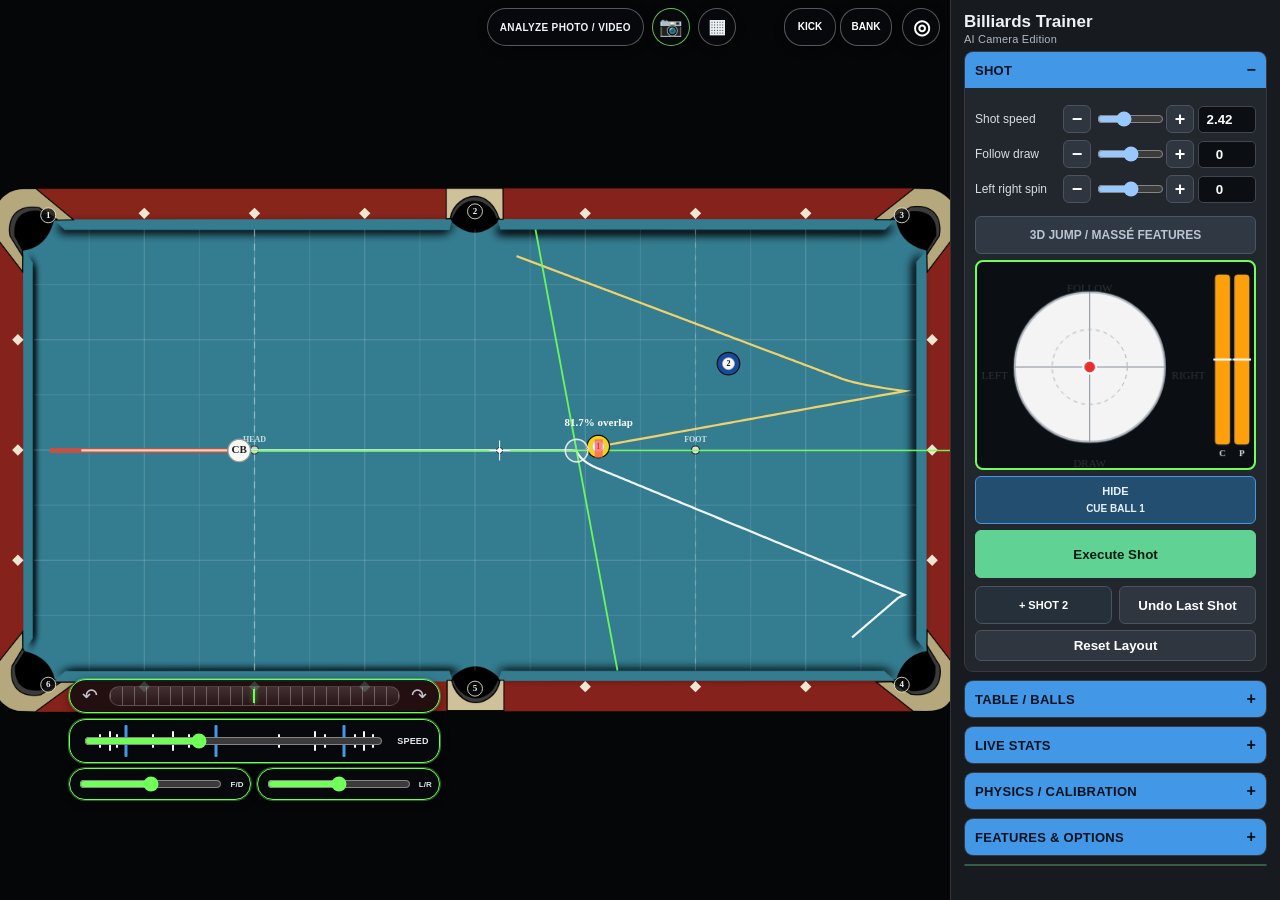
==== index.html @ f2e5223a "Add isolated shot evaluation, ordered events and explicit simulation completion" ====
<!doctype html>
<html lang="en">
<head>
<meta charset="utf-8" />
<meta name="viewport" content="width=device-width, initial-scale=1, viewport-fit=cover" />
<title>Billiards Trainer 4.12 — AI Camera Edition</title>
<link rel="manifest" href="./manifest.webmanifest">
<link rel="icon" type="image/png" sizes="192x192" href="./icons/icon-192.png">
<link rel="apple-touch-icon" sizes="180x180" href="./apple-touch-icon.png">
<meta name="theme-color" content="#090b0e">
<meta name="application-name" content="Billiards Trainer 4.12">
<meta name="mobile-web-app-capable" content="yes">
<meta name="apple-mobile-web-app-capable" content="yes">
<meta name="apple-mobile-web-app-title" content="Billiards Trainer">
<meta name="apple-mobile-web-app-status-bar-style" content="black-translucent">
<style>
  #markerRailControls { position:absolute;z-index:9;display:none;pointer-events:none; }
  .markerRailItem { position:absolute;top:0;transform:translateX(-50%);width:var(--marker-diameter);height:100%;text-align:center;opacity:.12;transition:opacity .15s;pointer-events:auto;white-space:nowrap;touch-action:none;cursor:grab; }
  .markerRailItem:hover,.markerRailItem:focus-within { opacity:.85; }
  .markerRailTitle { position:absolute;bottom:calc(100% + 3px);left:50%;transform:translateX(-50%);color:var(--marker-color);font-size:10px;line-height:11px;font-weight:800;cursor:grab; }
  .markerRailCircle { width:var(--marker-diameter);height:var(--marker-diameter);border:1px solid var(--marker-color);border-radius:50%;overflow:hidden;background:rgba(12,12,12,.25);display:flex;flex-direction:column; }
  .markerRailCircle button { flex:1;width:100%;min-height:0;padding:0;font-size:var(--marker-font);line-height:1;border:0;border-radius:0;background:rgba(12,12,12,.2);font-weight:700; }
  .markerRailCircle button+button { border-top:1px solid var(--marker-color); }
  .markerRailCircle button:hover { background:rgba(12,12,12,.65); }
  @media (hover:none) { .markerRailItem { opacity:.5; } }



  :root { color-scheme: dark; --panel:#171a1f; --panel2:#22262d; --text:#eef2f5; --muted:#aeb8c2; --accent:#e8e8e8; }
  * { box-sizing: border-box; -webkit-user-select:none; user-select:none; -webkit-touch-callout:none; }
  input[type=number] { -webkit-user-select:text; user-select:text; -webkit-touch-callout:default; }
  html,body { margin:0; width:100%; height:100%; overflow:hidden; background:#090b0e; color:var(--text); font-family:Segoe UI,Arial,sans-serif; }
  #app { display:grid; grid-template-columns:minmax(0,1fr) 330px; height:100vh; }
  #stageWrap { position:relative; min-width:0; min-height:0; background:#0b0d10; }
  #scoreBoard {
    /* Center the optional player controls in the top-left table section, between pockets 1 and 2. */
    position:absolute; z-index:8; top:6px; left:26.5%; transform:translateX(-50%);
    display:none; align-items:center; gap:5px; height:32px; padding:3px 7px;
    border:1px solid rgba(255,255,255,.28); border-radius:17px;
    background:rgba(8,10,13,.82); box-shadow:0 2px 10px rgba(0,0,0,.45);
    pointer-events:auto; white-space:nowrap;
  }
  #scoreBoard button { height:24px; padding:2px 7px; font-size:11px; border-radius:12px; }
  #scoreBoard .playerBtn { min-width:67px; }
  #scoreBoard .playerBtn.active { background:#6fff58; color:#071107; border-color:#8dff7b; }
  #scoreBoard .scoreNum { width:22px; text-align:center; font-size:13px; font-weight:800; font-variant-numeric:tabular-nums; }
  #scoreBoard .scoreStep { width:24px; padding:0; font-size:15px; }
  #scoreBoard #nextTurn { background:#404955; min-width:46px; }
  @media (max-width:900px) {
    #scoreBoard { left:27%; transform:translateX(-50%) scale(.94); transform-origin:center top; }
  }
  #pocketTray {
    position:absolute; z-index:7; left:50%; bottom:8px; transform:translateX(-50%);
    min-height:28px; max-width:min(82%,980px); display:flex; align-items:center; justify-content:center;
    gap:5px; padding:2px 8px; border-radius:14px; background:rgba(8,10,13,.56);
    pointer-events:none; opacity:0; transition:opacity .15s;
  }
  #pocketTray.visible { opacity:1; }
  .pocketGroup { display:flex; align-items:center; gap:4px; }
  .pocketDivider { width:1px; height:20px; background:rgba(255,255,255,.35); margin:0 4px; }
  .pocketBall {
    width:24px; height:24px; border-radius:50%; border:1px solid rgba(0,0,0,.75);
    display:flex; align-items:center; justify-content:center; font-size:9px; font-weight:800;
    color:#fff; text-shadow:0 1px 2px #000; box-shadow:0 1px 3px rgba(0,0,0,.5);
  }
  .pocketBall.stripe { color:#111; text-shadow:none; }
  canvas { position:absolute; inset:0; width:100%; height:100%; display:block; touch-action:none; }
  #panel { overflow:auto; background:var(--panel); border-left:1px solid #333; padding:13px; }
  h1 { margin:0 0 6px; font-size:17px; line-height:1.08; font-weight:650; }
  h1 .editionSub { display:block; margin-top:2px; font-size:11px; line-height:1.1; font-weight:500; color:var(--muted); letter-spacing:.02em; }
  .sub { color:var(--muted); font-size:12px; margin-bottom:12px; }
  .section { border:1px solid #343942; background:var(--panel2); border-radius:9px; margin:0 0 8px; overflow:hidden; padding:0; }
  .sectionToggle { width:100%; text-align:left; background:#4297e6; color:#05121d; border:0; border-radius:0; padding:9px 10px; font-size:13px; font-weight:700; letter-spacing:.02em; display:flex; justify-content:space-between; align-items:center; }
  .sectionToggle:hover { background:#4aa8ff; }
  .sectionToggle::after { content:'+'; font-size:16px; font-weight:700; }
  .section.open .sectionToggle::after { content:'−'; }
  .sectionBody { display:none; padding:10px; }
  .section.open .sectionBody { display:block; }
  .advancedToggle { width:100%; margin:4px 0 7px; background:#1b2027; border-color:#46505d; }
  .advancedToggle::after { content:' +'; }
  .advancedToggle.open::after { content:' −'; }
  .advancedBody { display:none; border-top:1px solid #39414b; padding-top:7px; margin-top:4px; }
  .advancedBody.open { display:block; }
  .shotToggleRow {
    display:grid;
    grid-template-columns:1fr 1fr;
    gap:8px;
    margin-bottom:8px;
  }
  .shotToggleRow button[disabled] {
    opacity:.45;
    cursor:not-allowed;
  }
  .shotVisibilityBtn {
    width:100%;
    margin-top:6px;
    min-height:34px;
    font-size:11px;
    font-weight:800;
  }
  .cueVisualToggleBtn {
    width:100%;
    margin-top:6px;
    min-height:34px;
    font-size:11px;
    font-weight:800;
  }
  #tipArea.dual .shotVisibilityBtn { display:block; }
  #hideShot1Btn { display:block; }
  #hideShot2Btn { display:none; }
  #tipArea.dual #hideShot1Btn,
  #tipArea.dual #hideShot2Btn { display:block; }
  .section h2 { margin:0; font-size:13px; letter-spacing:.02em; }
  .row { display:grid; grid-template-columns:1fr 1fr; gap:7px; align-items:center; margin:6px 0; }
  .fineRow { display:grid; grid-template-columns:84px 28px minmax(54px,1fr) 28px 58px; gap:4px; align-items:center; margin:7px 0; }
  .fineRow label { white-space:nowrap; }
  .fineRow label span { display:none; }
  .fineRow button { padding:4px 0; min-width:28px; font-size:18px; line-height:1; }
  .fineRow input[type=range] { min-width:0; }
  .fineRow input[type=number] { width:58px; min-width:58px; padding:5px 3px; text-align:center; font-variant-numeric:tabular-nums; font-weight:700; color:#fff; background:#0b0f14; }
  .ballManage { display:grid; grid-template-columns:1.15fr .9fr .9fr; gap:7px; margin-top:7px; }
  .ballManage select { width:100%; }
  .fineValue { font-variant-numeric:tabular-nums; font-size:12px; color:#fff; }

  .row.one { grid-template-columns:1fr; }
  label { font-size:12px; color:#d7dde3; }
  input[type=number], select { width:100%; background:#0f1216; color:white; border:1px solid #41464f; border-radius:5px; padding:6px; }
  input[type=range] { width:100%; }
  button { background:#303640; color:white; border:1px solid #4b535e; border-radius:6px; padding:7px 8px; cursor:pointer; font-weight:600; }
  button:hover { background:#3a424e; }
  button.primary { background:#e8e8e8; color:#111; border-color:white; }
  button.danger { background:#492c30; }
  .buttons { display:grid; grid-template-columns:1fr 1fr; gap:7px; }
  .value { font-variant-numeric:tabular-nums; text-align:right; color:white; }
  .metric { display:grid; grid-template-columns:1fr auto; gap:10px; font-size:12px; margin:4px 0; }
  .hint { font-size:11px; color:var(--muted); line-height:1.35; }
  .check { display:flex; gap:7px; align-items:center; font-size:12px; margin:5px 0; }
  #toast { position:absolute; left:14px; bottom:14px; z-index:5; padding:8px 11px; background:#111d; border:1px solid #555; border-radius:7px; font-size:12px; opacity:0; transition:.2s; pointer-events:none; }
  body.projector #app { display:block; }
  body.projector #panel { display:none; }
  body.projector #stageWrap { width:100vw; height:100vh; background:#000; }
  body.projector #projectorHelp { display:block; }
  #projectorHelp { display:none; position:absolute; z-index:10; top:12px; left:12px; padding:7px 10px; border:1px solid #666; border-radius:6px; background:#000b; font-size:12px; color:#ddd; pointer-events:none; }
  #calStatus { color:#ffe89a; }
  #tipCanvas, #tipCanvas2 { position:static; inset:auto; width:100%; height:210px; display:block; background:#0b0e12; border:1px solid #3b424c; border-radius:8px; touch-action:none; cursor:crosshair; }
  #shot2Controls { display:none; margin-top:5px; padding-top:6px; border-top:1px solid #3a424c; }
  #shot2Controls.enabled { display:block; }
  .shotMiniTitle { display:none; font-size:11px; font-weight:800; color:#cdd6df; margin:5px 0 3px; letter-spacing:.35px; }
  .dualMode .shotMiniTitle { display:block; }
  #tipArea { position:relative; display:grid; grid-template-columns:1fr; gap:6px; align-items:start; }
  #tipArea.dual { grid-template-columns:1fr 1fr; }
  .tipPane { min-width:0; }
  #tipPane2 { display:none; }
  #tipArea.dual #tipPane2 { display:block; }
  #tipArea.dual #tipCanvas, #tipArea.dual #tipCanvas2 { height:150px; }
  .shotPaneTitle { display:none; text-align:center; font-size:11px; font-weight:800; padding:2px 0 4px; color:#d9e1e8; }
  #tipArea.dual .shotPaneTitle { display:block; }
  #toggleShot2 { position:absolute; z-index:3; top:6px; right:7px; padding:4px 8px; min-width:66px; border-radius:13px; font-size:10px; font-weight:800; background:#26303b; }
  #tipArea.dual #toggleShot2 { background:#44505c; }
  .shotMetricsWrap { display:grid; grid-template-columns:1fr; gap:7px; }
  .shotMetricsWrap.dual { grid-template-columns:1fr 1fr; }
  .shotMetrics { min-width:0; }
  .liveStatsIntro { color:#aab8c7; font-size:11px; margin-bottom:8px; }
  #liveStatsSection .sectionBody { padding:6px; }
  #liveStatsSection .liveStatsIntro { font-size:10px; margin-bottom:4px; }
  #liveStatsSection .shotMetricsWrap { gap:6px; }
  #liveStatsSection .shotMetrics { background:#151e28; border:1px solid #354250; border-radius:7px; padding:5px; box-shadow:0 2px 6px #0003; }
  #liveStatsSection .statsGroupTitle { margin:5px 0 2px; padding:4px 5px; background:#30465d; border-radius:3px; color:#e3f2ff; font-size:12px; font-weight:800; letter-spacing:.02em; }
  #liveStatsSection .metric { padding:3px 5px; margin:0; border:0; border-radius:2px; gap:4px; font-size:10px; background:#192532; }
  #liveStatsSection .metric:nth-child(even) { background:#293b4c; }
  #liveStatsSection .metric span { color:#d0dbe7; line-height:1.2; }
  #liveStatsSection .metric b { font-size:10px; line-height:1.2; overflow-wrap:anywhere; }
  #liveStatsSection #shot2Metrics { border:1px solid #354250; padding:5px; }
  #liveStatsSection .statsShotTitle { font-size:12px; font-weight:800; padding:3px 5px 5px; color:#eef6ff; }
  #liveStatsSection .dual #shot1Metrics { border:2px solid #79c85d; }
  #liveStatsSection .dual #shot2Metrics { border:2px solid #39bfd4; }
  #liveStatsSection .dual #shot1Metrics .statsShotTitle { color:#a9ea94; }
  #liveStatsSection .dual #shot2Metrics .statsShotTitle { color:#8fe6f3; }
  #liveStatsSection.open .shotMetricsWrap { min-height:var(--liveStatsHeight, 560px); }
  #liveStatsSection .shotMetrics { display:flex; flex-direction:column; }
  #liveStatsSection .shotMetricsWrap:not(.dual) #shot2Metrics { display:none; }
  #liveStatsSection .shotMetricsWrap.dual #shot2Metrics { display:flex; }
  #liveStatsSection .shotStatsBody { display:grid; flex:1; grid-template-rows:auto repeat(5,minmax(min-content,1fr)) auto repeat(6,minmax(min-content,1fr)) auto repeat(4,minmax(min-content,1fr)); }
  #liveStatsSection .metric { display:flex; align-items:center; font-size:var(--liveStatsFont,11px); padding:3px 5px; }
  #liveStatsSection .metric b { font-size:var(--liveStatsFont,11px); }
  #liveStatsSection .statsGroupTitle { font-size:var(--liveStatsHeading,13px); padding:4px; margin:2px 0; }
  #liveStatsSection .statsShotTitle { font-size:14px; padding:5px; }
  #liveStatsSection .liveStatsIntro { font-size:11px; }
  #liveStatsSection .shotMetricsWrap:not(.dual) .metric { font-size:14px; padding:4px 8px; }
  #liveStatsSection .shotMetricsWrap:not(.dual) .metric b { font-size:14px; }
  #liveStatsSection .shotMetricsWrap:not(.dual) .statsGroupTitle { font-size:15px; padding:5px 8px; }
  #liveStatsSection .shotMetricsWrap:not(.dual) .statsShotTitle { font-size:16px; }
  @media (max-height:700px) {
    #liveStatsSection .shotMetricsWrap:not(.dual) .metric,
    #liveStatsSection .shotMetricsWrap:not(.dual) .metric b { font-size:12px; }
    #liveStatsSection .shotMetricsWrap:not(.dual) .statsGroupTitle { font-size:13px; }
  }
  #liveStatsSection.open .shotMetricsWrap { height:var(--liveStatsHeight,560px); min-height:650px; }
  #liveStatsSection .shotMetrics { min-height:0; overflow:hidden; box-sizing:border-box; }
  #liveStatsSection .statsShotTitle { flex:0 0 26px; box-sizing:border-box; padding:3px 5px; }
  #liveStatsSection .shotStatsBody { min-height:0; grid-template-rows:28px repeat(5,minmax(34px,1fr)) 28px repeat(6,minmax(34px,1fr)) 28px repeat(4,minmax(34px,1fr)); }
  #liveStatsSection .statsGroupTitle { margin:0; padding:4px 5px; white-space:nowrap; overflow:hidden; font-size:12px; }
  #liveStatsSection .metric { display:grid; grid-template-columns:minmax(0,1fr) minmax(0,1fr); min-width:0; min-height:0; overflow:hidden; align-items:center; }
  #liveStatsSection .metric span, #liveStatsSection .metric b { min-width:0; max-height:100%; overflow:hidden; overflow-wrap:anywhere; }
  #liveStatsSection .shotMetricsWrap:not(.dual) .statsGroupTitle { font-size:14px; padding:4px 8px; }
  #liveStatsSection .metric { min-height:34px; box-sizing:border-box; }
  #liveStatsSection .shotMetricsWrap:not(.dual) .metric { min-height:40px; }
  #liveStatsSection.open .shotMetricsWrap:not(.dual) { min-height:740px; }
  #liveStatsSection .shotMetricsWrap:not(.dual) .shotStatsBody { grid-template-rows:28px repeat(5,minmax(40px,1fr)) 28px repeat(6,minmax(40px,1fr)) 28px repeat(4,minmax(40px,1fr)); }
  #liveStatsSection .shotMetricsWrap.dual { min-height:900px; }
  #liveStatsSection .shotMetricsWrap.dual .shotStatsBody { grid-template-rows:28px repeat(5,minmax(50px,1fr)) 28px repeat(6,minmax(50px,1fr)) 28px repeat(4,minmax(50px,1fr)); }
  #liveStatsSection .shotMetricsWrap.dual .metric { min-height:50px; }
  #liveStatsSection .statsShotTitle { display:flex; justify-content:space-between; align-items:center; flex-basis:34px; }
  #liveStatsSection .statsExpandBtn { width:28px; height:28px; min-width:28px; padding:0; border-radius:50%; background:#244e70; border:1px solid #4297e6; color:#e4f2ff; font-size:18px; line-height:1; }
  #liveStatsSection .statsExpandBtn[aria-pressed="true"] { background:#4297e6; color:#05121d; }
  #liveStatsSection .shotMetricsWrap.focusShot2 #shot2Metrics { display:flex; }
  #liveStatsSection #shot1Metrics[hidden], #liveStatsSection #shot2Metrics[hidden] { display:none; }
  .cueElevationSlider[hidden] { display:none; }
  .jumpMasseFeatures { width:100%; margin:6px 0; min-height:38px; font-size:12px; font-weight:800; }
  .shotExecuteRow { display:grid; grid-template-columns:1fr; gap:8px; margin-top:6px; }
  .shotExecuteRow.dual { grid-template-columns:1fr 1fr; }
  #animate { width:100%; height:48px; background:#60d394; color:#071b10; border:1px solid #60d394; font-weight:800; transition:background .08s; }
  #animate:hover { background:#70dfa3; }
  #animate.executed { background:#4297e6; border-color:#4297e6; color:#05121d; }
  .shotBottomActions { margin-top:8px; }
  .shotBottomActions #toggleShot2 { position:static; border-radius:7px; min-height:38px; padding:6px; font-size:11px; }
  .tableControlGroup { padding:8px; margin-bottom:8px; background:#19232e; border:1px solid #354250; border-radius:7px; }
  .layoutSetupGroup { padding:6px; }
  .layoutSetupReset { display:grid; grid-template-columns:1fr; margin-bottom:5px; }
  .layoutSetupReset button { width:100%; min-height:34px; box-sizing:border-box; }
  .layoutSetupButtons { display:grid; grid-template-columns:1fr 1fr; gap:6px; }
  .layoutSetupButtons button { height:48px; width:100%; min-width:0; box-sizing:border-box; padding:4px; font-size:11px; line-height:15px; }
  .layoutSetupSelect { margin-top:5px; }
  .layoutSetupSelect select { width:100%; box-sizing:border-box; padding:4px 6px; min-height:30px; }
  .tableControlTitle { color:#93c9f5; font-size:11px; font-weight:800; margin-bottom:6px; }
  .shotVisibilityBtn, .cueVisualToggleBtn, .shotStatsToggleBtn {
    width:100%; height:48px; min-height:48px; max-height:48px;
    box-sizing:border-box; padding:5px 4px; margin-top:6px;
    font-size:11px; font-weight:800; line-height:17px;
  }
  .visibilityAction, .visibilitySubject { display:block; white-space:nowrap; }
  .visibilitySubject { font-size:10px; }
  .visibilityOn { background:#244e70; color:#e4f2ff; border-color:#4297e6; }
  .visibilityOff { background:#303843; color:#b9c5d3; border-color:#4a5665; }
  .visibilityOn:hover { background:#2d6087; }
  .visibilityOff:hover { background:#3b4653; }
  .shotStatsBody[hidden], #liveStatsSection #shot2Metrics[hidden] { display:none; }
  #shot2Metrics { display:none; border-left:1px solid #39414b; padding-left:7px; }
  .shotMetricsWrap.dual #shot2Metrics { display:block; }
  .shotMetricsWrap.dual .metric { font-size:10px; gap:4px; }
  .shotMetricsWrap.dual .metric b { font-size:10px; text-align:right; }
  .liveMetricsWrap { display:grid; grid-template-columns:1fr; gap:7px; }
  .liveMetricsWrap.dual { grid-template-columns:1fr 1fr; }
  .liveMetrics { min-width:0; }
  #liveShot2Metrics { display:none; border-left:1px solid #39414b; padding-left:7px; }
  .liveMetricsWrap.dual #liveShot2Metrics { display:block; }
  .liveShotTitle { display:none; font-size:11px; font-weight:800; color:#d9e1e8; margin-bottom:4px; letter-spacing:.35px; }
  .liveMetricsWrap.dual .liveShotTitle { display:block; }
  .liveMetricsWrap.dual .metric {
    font-size:10px; gap:5px; margin:0; min-height:30px;
    grid-template-columns:minmax(70px,1fr) minmax(54px,.85fr); align-items:start;
    padding:3px 0; border-bottom:1px solid rgba(255,255,255,.055);
  }
  .liveMetricsWrap.dual .metric span { line-height:1.15; }
  .liveMetricsWrap.dual .metric b { font-size:10px; text-align:right; line-height:1.15; overflow-wrap:anywhere; }
  .liveMetricsWrap.dual .liveMetrics { display:grid; grid-template-rows:auto repeat(5,minmax(30px,auto)); align-content:start; }
  .activeShotMarker { outline:2px solid #6fff58; outline-offset:-2px; }
  .tipTitle { font-size:11px; color:var(--muted); margin:7px 0 5px; }

  #layoutQuickPanel {
    position:absolute;
    z-index:20;
    top:52px;
    right:205px;
    width:310px;
    padding:10px;
    border:1px solid rgba(255,255,255,.28);
    border-radius:12px;
    background:rgba(16,21,28,.97);
    box-shadow:0 8px 24px rgba(0,0,0,.55);
    display:none;
    pointer-events:auto;
  }
  #layoutQuickPanel.open { display:block; }
  .layoutQuickHeader {
    display:flex;
    align-items:center;
    justify-content:space-between;
    gap:8px;
    margin-bottom:8px;
    font-size:12px;
    font-weight:800;
    color:#eef3f7;
  }
  #layoutQuickClose {
    width:26px;
    height:26px;
    padding:0;
    border-radius:50%;
    line-height:24px;
  }
  #layoutQuickName {
    width:100%;
    box-sizing:border-box;
    margin:0 0 7px 0;
    padding:8px 9px;
    border:1px solid #46515e;
    border-radius:7px;
    background:#0c1117;
    color:#f2f5f7;
    font-size:12px;
  }
  #layoutQuickSelect {
    width:100%;
    box-sizing:border-box;
    margin:0 0 7px 0;
  }
  .layoutQuickActions {
    display:flex;
    gap:7px;
  }
  .layoutQuickActions button {
    flex:1 1 50%;
  }
  .layoutQuickEditActions {
    margin-top:7px;
  }

  #analyzePhotoBtn {
    position:absolute;
    z-index:9;
    top:8px;
    right:306px;
    height:38px;
    padding:0 12px;
    border-radius:19px;
    border:1px solid rgba(255,255,255,.32);
    background:rgba(8,10,13,.86);
    color:#eef3f7;
    font-size:10px;
    font-weight:800;
    letter-spacing:.35px;
    box-shadow:0 2px 10px rgba(0,0,0,.45);
    pointer-events:auto;
  }
  #analyzePhotoBtn:hover { background:#343b45; }
  #cameraCaptureBtn {
    position:absolute;
    z-index:10;
    top:8px;
    right:260px;
    width:38px;
    height:38px;
    border-radius:50%;
    display:flex;
    align-items:center;
    justify-content:center;
    border:1px solid rgba(141,255,123,.72);
    background:rgba(8,10,13,.90);
    color:#effff0;
    font-size:19px;
    line-height:38px;
    cursor:pointer;
    box-shadow:0 2px 10px rgba(0,0,0,.45);
    pointer-events:auto;
  }
  #cameraCaptureBtn:hover { background:#314135; }
  #cameraFileInput { display:none; }
  .photoCameraLabel {
    display:inline-flex;
    align-items:center;
    justify-content:center;
    gap:5px;
    padding:0 10px;
    min-height:34px;
    border:1px solid #8dff7b;
    border-radius:6px;
    cursor:pointer;
    font-weight:800;
    font-size:11px;
    background:#253a29;
    color:#edffef;
  }
  .photoCameraLabel:hover { background:#314b36; }

  #photoAnalyzerModal {
    position:fixed;
    inset:0;
    z-index:1000;
    display:none;
    align-items:stretch;
    justify-content:stretch;
    padding:0;
    background:#07090c;
  }
  #photoAnalyzerModal.open { display:flex; }
  .photoAnalyzerPanel {
    width:100vw;
    height:100vh;
    max-width:none;
    max-height:none;
    display:grid;
    grid-template-rows:auto auto minmax(0,1fr) auto;
    overflow:hidden;
    border:0;
    border-radius:0;
    background:#11161c;
    box-shadow:none;
  }
  .photoAnalyzerHeader {
    display:flex;
    align-items:center;
    justify-content:space-between;
    gap:10px;
    padding:10px 12px;
    border-bottom:1px solid #323a44;
  }
  .photoAnalyzerHeader h2 { margin:0; font-size:15px; }
  #photoAnalyzerClose {
    width:32px;
    height:32px;
    border-radius:50%;
    padding:0;
    font-size:19px;
    line-height:29px;
  }
  .photoAnalyzerToolbar {
    display:flex;
    flex-wrap:wrap;
    align-items:center;
    gap:7px;
    padding:9px 12px;
    border-bottom:1px solid #2d343d;
    background:#161c23;
  }
  .photoAnalyzerToolbar .visionPrimary {
    background:#6fff58;
    border-color:#8dff7b;
    color:#071107;
  }
  .photoAnalyzerToolbar button.activeToggle {
    background:#314135;
    border-color:#8dff7b;
    color:#dfffe0;
  }
  .photoRackControl {
    display:inline-flex;
    align-items:center;
    gap:6px;
    min-height:34px;
    padding:0 8px;
    border:1px solid #3a444f;
    border-radius:6px;
    background:#10151b;
    color:#d8e0e7;
    font-size:10px;
    font-weight:800;
    white-space:nowrap;
  }
  #photoRackType {
    min-height:28px;
    max-width:190px;
    border:1px solid #46505d;
    border-radius:5px;
    background:#0d1217;
    color:#eef3f7;
    font-size:10px;
    font-weight:750;
  }
  #photoArchiveSelect {
    min-height:34px;
    max-width:235px;
    min-width:150px;
    padding:0 7px;
    border:1px solid #46505d;
    border-radius:6px;
    background:#0d1217;
    color:#eef3f7;
    font-size:10px;
  }
  #photoArchiveSelect:disabled { opacity:.55; }
  #photoAddMissed.activeToggle {
    background:#57e948;
    border-color:#a8ff9e;
    color:#061006;
    box-shadow:0 0 0 1px rgba(111,255,88,.35);
  }
  #photoFileInput { display:none; }
  .photoAnalyzerStatus {
    flex:1 1 280px;
    font-size:11px;
    color:#b9c6d1;
  }
  .photoStraightenControl {
    display:inline-flex; align-items:center; gap:6px; min-height:34px; padding:0 8px;
    border:1px solid #3a444f; border-radius:6px; background:#10151b; color:#d8e0e7;
    font-size:10px; font-weight:700;
  }
  #photoStraighten { width:118px; min-width:90px; accent-color:#6fff58; }
  #photoStraightenValue { display:inline-block; min-width:42px; text-align:right; color:#fff; }
  .photoAnalyzerBody {
    min-height:0;
    display:grid;
    grid-template-columns:minmax(0,1fr) 370px;
  }
  .photoCanvasWrap {
    position:relative;
    min-height:300px;
    overflow:auto;
    display:flex;
    align-items:center;
    justify-content:center;
    background:#07090c;
    padding:10px;
  }
  #photoAnalyzerCanvas {
    max-width:100%;
    max-height:calc(100vh - 170px);
    border:1px solid #39424d;
    background:#050608;
    touch-action:none;
    cursor:crosshair;
  }
  #photoAnalyzerVideo {
    display:none;
    width:min(100%,1200px);
    max-height:calc(100vh - 170px);
    background:#000;
  }
  .photoReview {
    min-height:0;
    overflow:auto;
    border-left:1px solid #323a44;
    background:#141a21;
    padding:10px;
  }
  .photoReview h3 { margin:0 0 7px; font-size:12px; }
  #photoDetectionList {
    display:flex;
    flex-direction:column;
    gap:6px;
  }
  .photoReviewOrderHint {
    margin:0 0 7px;
    padding:5px 7px;
    border:1px solid #304154;
    border-radius:7px;
    background:#101820;
    color:#aebdca;
    font-size:9px;
    font-weight:800;
    letter-spacing:.25px;
  }
  .photoReviewGroup {
    display:flex;
    align-items:center;
    justify-content:space-between;
    gap:8px;
    margin:5px 2px 0;
    padding:4px 7px;
    border-left:3px solid #4aa8ff;
    background:#111923;
    color:#d9e8f4;
    font-size:9px;
    font-weight:900;
    letter-spacing:.35px;
  }
  .photoReviewGroup.focus {
    border-left-color:#60d394;
    background:#14241c;
  }
  .photoReviewGroup span:last-child {
    color:#8fa5b7;
    font-weight:750;
    letter-spacing:0;
  }
  .photoDetectionRow.reviewFocus {
    border-color:#60d394;
    box-shadow:0 0 0 1px rgba(96,211,148,.22) inset;
  }
  .photoDetectionRow {
    display:grid;
    grid-template-columns:92px minmax(0,1fr) 62px;
    gap:9px;
    align-items:center;
    padding:8px;
    border:1px solid #333c46;
    border-radius:10px;
    background:#0d1217;
    transition:background .18s ease,border-color .18s ease,box-shadow .18s ease;
  }
  .photoDetectionRow.unassigned {
    background:#171a1e;
    border-color:#d6b64b;
    box-shadow:0 0 0 1px rgba(255,216,107,.18) inset,0 0 12px rgba(255,216,107,.08);
  }
  .photoDetectionDot {
    width:84px;
    height:84px;
    border-radius:50%;
    border:1px solid #697582;
    display:flex;
    align-items:center;
    justify-content:center;
    font-size:13px;
    font-weight:800;
    overflow:hidden;
    background:#222;
  }
  .photoDetectionDot img {
    width:100%;
    height:100%;
    object-fit:cover;
    image-rendering:auto;
  }
  .photoDetectionSelectWrap {
    min-width:0;
  }
  .photoLikelyRow {
    display:flex;
    flex-wrap:wrap;
    align-items:center;
    gap:4px;
    margin:0 0 5px;
    min-height:20px;
  }
  .photoLikelyLabel {
    margin-right:2px;
    color:#9faebb;
    font-size:9px;
    font-weight:900;
    letter-spacing:.45px;
  }
  .photoLikelyChip {
    display:inline-flex;
    align-items:center;
    gap:3px;
    padding:2px 6px;
    border:1px solid #3b4652;
    border-radius:999px;
    background:#151b22;
    color:#cbd6df;
    font-size:9px;
    font-weight:800;
    white-space:nowrap;
  }
  .photoLikelyChip.first {
    border-color:#60d394;
    background:#1c3a2c;
    color:#eafff1;
  }
  .photoLikelyChip.assigned {
    box-shadow:0 0 0 1px rgba(74,168,255,.48) inset;
  }
  .photoDetectionConfidence {
    margin-top:4px;
    font-size:10px;
    color:#8fa0ae;
  }
  .photoDetectionConfidence.warn {
    color:#ffd86b;
    font-weight:700;
  }
  .photoDetectionRow select { width:100%; min-width:0; font-size:12px; }
  .photoDetectionRow button { padding:6px 5px; font-size:10px; }
  .photoAnalyzerFooter {
    display:flex;
    flex-wrap:wrap;
    gap:7px;
    align-items:center;
    padding:9px 12px;
    border-top:1px solid #323a44;
    background:#161c23;
  }
  .photoApplyCue {
    flex:1 0 100%;
    font-size:11px;
    font-weight:900;
    letter-spacing:.35px;
    color:#dfe6ec;
  }
  #photoApplyTable {
    background:#4aa8ff;
    border-color:#70b9ff;
    color:#05121d;
    font-weight:900;
  }
  #photoApplyTable:hover { background:#68b7ff; }
  #photoApplySave {
    background:#60d394;
    border-color:#84e7b5;
    color:#07120c;
    font-weight:900;
  }
  #photoApplySave:hover { background:#73e0a2; }
  #photoLayoutName {
    flex:1 1 240px;
    min-width:170px;
    padding:7px 9px;
    border:1px solid #414b57;
    border-radius:7px;
    background:#0d1116;
    color:#eef3f7;
  }
  .photoHint { font-size:10px; color:#8fa0ae; }
  @media (max-width:800px) {
    #analyzePhotoBtn { right:306px; padding:0 8px; font-size:9px; }
    #cameraCaptureBtn { right:260px; }
    .photoAnalyzerPanel { width:100vw; height:100vh; }
    .photoAnalyzerBody {
      grid-template-columns:1fr;
      grid-template-rows:minmax(260px,1fr) minmax(140px,34vh);
    }
    .photoReview { border-left:0; border-top:1px solid #323a44; }
    #photoAnalyzerCanvas { max-height:52vh; }
  }

  #quickLayoutRecall {
    position:absolute;
    z-index:9;
    top:8px;
    right:214px;
    width:38px;
    height:38px;
    border-radius:50%;
    padding:0;
    font-size:19px;
    line-height:36px;
    font-weight:800;
    background:rgba(8,10,13,.84);
    color:#e9eef2;
    border:1px solid rgba(255,255,255,.32);
    box-shadow:0 2px 10px rgba(0,0,0,.45);
    pointer-events:auto;
  }
  #quickLayoutRecall:hover { background:#343b45; }
  #quickLayoutRecall.hasLayouts {
    border-color:#6fff58;
    box-shadow:0 0 0 1px rgba(111,255,88,.28),0 2px 10px rgba(0,0,0,.45);
  }
  #quickLayoutRecall:disabled { opacity:.36; cursor:default; }

  .layoutManage {
    margin-top:9px;
    padding-top:9px;
    border-top:1px solid rgba(255,255,255,.10);
  }
  .layoutManageTitle {
    display:flex;
    align-items:center;
    justify-content:space-between;
    gap:8px;
    margin-bottom:6px;
    font-size:11px;
    font-weight:800;
    letter-spacing:.3px;
    color:#dfe6ec;
  }
  .layoutManageTitle span:last-child {
    font-weight:600;
    color:#9faebb;
  }
  .layoutManage input[type=text] {
    width:100%;
    box-sizing:border-box;
    margin:0 0 6px 0;
    padding:7px 9px;
    border:1px solid #414b57;
    border-radius:7px;
    background:#0d1116;
    color:#eef3f7;
    font-size:11px;
  }
  .layoutManage input[type=text]::placeholder { color:#7f8c98; }
  .layoutManageRow {
    display:grid;
    grid-template-columns:minmax(0,1fr) auto;
    gap:6px;
    align-items:center;
  }
  .layoutManageRow select { width:100%; min-width:0; }
  .layoutManageRow button { white-space:nowrap; }
  .layoutManageSave {
    width:100%;
    margin:0 0 6px 0;
    min-height:34px;
  }

  #teachingCompassToggle {
    position:absolute;
    z-index:9;
    top:8px;
    right:10px;
    width:38px;
    height:38px;
    border-radius:50%;
    padding:0;
    font-size:20px;
    line-height:36px;
    background:rgba(8,10,13,.84);
    border:1px solid rgba(255,255,255,.32);
    box-shadow:0 2px 10px rgba(0,0,0,.45);
    pointer-events:auto;
  }
  #teachingCompassToggle.active {
    background:#6fff58;
    color:#071107;
    border-color:#8dff7b;
  }
  .bankKickToggle {
    position:absolute;
    z-index:9;
    top:8px;
    width:52px;
    height:38px;
    border-radius:18px;
    padding:0 6px;
    font-size:10px;
    font-weight:900;
    line-height:36px;
    background:rgba(8,10,13,.84);
    border:1px solid rgba(255,255,255,.32);
    box-shadow:0 2px 10px rgba(0,0,0,.45);
    pointer-events:auto;
  }
  #bankToolToggle { right:58px; }
  #kickToolToggle { right:114px; }
  .bankKickToggle.active {
    background:#6fff58;
    color:#071107;
    border-color:#8dff7b;
  }
  .bankKickToggle.pick {
    outline:2px solid #fff;
    outline-offset:2px;
  }
  .compassSideControl {
    position:absolute;
    z-index:8;
    top:50%;
    transform:translateY(-50%);
    width:42px;
    height:min(58%,520px);
    display:none;
    align-items:center;
    justify-content:center;
    border:1px solid rgba(255,255,255,.26);
    border-radius:20px;
    background:rgba(8,10,13,.72);
    box-shadow:0 2px 10px rgba(0,0,0,.42);
    pointer-events:auto;
  }
  .compassSideControl.visible { display:flex; }
  #compassSizeWrap { left:8px; }
  .compassSideControl input[type=range] {
    width:24px;
    height:calc(100% - 20px);
    writing-mode:vertical-lr;
    direction:rtl;
    accent-color:#6fff58;
    touch-action:none;
  }
  .compassSideLabel {
    position:absolute;
    bottom:6px;
    font-size:9px;
    font-weight:800;
    color:#dfe6ec;
    pointer-events:none;
    letter-spacing:.25px;
  }
  /* Teaching-compass rotation now lives along the upper-left rail,
     between pockets 1 and 2. Its inset/length is positioned from the
     actual mapped table so it stays aligned when the window changes size. */
  .compassTopControl {
    position:absolute;
    z-index:8;
    top:8px;
    left:80px;
    width:260px;
    height:42px;
    display:none;
    align-items:center;
    justify-content:flex-start;
    padding:0 54px 0 10px;
    border:1px solid rgba(255,255,255,.26);
    border-radius:20px;
    background:rgba(8,10,13,.72);
    box-shadow:0 2px 10px rgba(0,0,0,.42);
    pointer-events:auto;
  }
  .compassTopControl.visible { display:flex; }
  .compassTopControl input[type=range] {
    width:100%;
    height:24px;
    accent-color:#6fff58;
    touch-action:none;
  }
  .compassTopLabel {
    position:absolute;
    right:9px;
    top:50%;
    transform:translateY(-50%);
    font-size:9px;
    font-weight:800;
    color:#dfe6ec;
    pointer-events:none;
    letter-spacing:.25px;
  }
  /* Bottom rail: Shot 1 controls live on the left half, Shot 2 on the right half. */
  #bottomSpeedControls {
    position:static;
    pointer-events:none;
  }
  .tableSpeedControl {
    position:absolute;
    z-index:8;
    height:44px;
    display:flex;
    align-items:center;
    gap:8px;
    padding:0 54px 0 12px;
    border:1px solid rgba(255,255,255,.26);
    border-radius:17px;
    background:rgba(8,10,13,.78);
    box-shadow:0 2px 10px rgba(0,0,0,.42);
    pointer-events:auto;
  }
  #tableSpeed2Wrap { display:none; }
  #tableSpeed2Wrap.visible { display:flex; }
  .tableSpeedControl.activeSpeed {
    border-color:#6fff58;
    box-shadow:0 0 0 1px rgba(111,255,88,.45),0 2px 10px rgba(0,0,0,.42);
  }
  .tableSpeedControl input[type=range] {
    flex:1 1 auto;
    min-width:80px;
    height:24px;
    accent-color:#6fff58;
    touch-action:none;
  }
  .speedTickScale { position:absolute; left:20px; right:62px; height:0; top:50%; pointer-events:none; z-index:1; }
  .speedTickScale.feelTicks { display:none; }
  .speedTick { position:absolute; width:2px; height:14px; border-radius:1px; background:#f4f7fb; transform:translate(-50%,-50%); }
  .speedTick.medium { height:20px; background:#f4f7fb; }
  .speedTick.major { width:3px; height:32px; background:#4297e6; }
  .tableSpeedControl input[type=range] { position:relative; z-index:2; background:transparent; }
  .tableSpeedLabel {
    position:absolute;
    right:10px;
    top:50%;
    transform:translateY(-50%);
    font-size:9px;
    font-weight:800;
    color:#dfe6ec;
    pointer-events:none;
    letter-spacing:.18px;
    white-space:nowrap;
  }

  #cueRailBtn, #cuePopup { display:none !important; }
  #cueRailBtn {
    position:absolute;
    z-index:8;
    width:42px;
    height:118px;
    display:flex;
    align-items:center;
    justify-content:center;
    border:1px solid rgba(255,255,255,.26);
    border-radius:20px;
    background:rgba(8,10,13,.78);
    color:#dfe6ec;
    box-shadow:0 2px 10px rgba(0,0,0,.42);
    pointer-events:auto;
  }
  #cueRailBtn span {
    display:block;
    transform:rotate(90deg);
    font-size:10px;
    font-weight:800;
    letter-spacing:.45px;
    white-space:nowrap;
  }
  #cueRailBtn.active {
    border-color:#6fff58;
    box-shadow:0 0 0 1px rgba(111,255,88,.45),0 2px 10px rgba(0,0,0,.42);
  }
  #cuePopup {
    position:absolute;
    z-index:12;
    width:310px;
    display:none;
    flex-direction:column;
    gap:8px;
    padding:10px;
    border:1px solid rgba(255,255,255,.26);
    border-radius:16px;
    background:rgba(8,10,13,.95);
    color:#e8eef4;
    box-shadow:0 8px 26px rgba(0,0,0,.55);
    pointer-events:auto;
  }
  #cuePopup.open { display:flex; }
  .cuePopupHeader {
    display:flex;
    align-items:center;
    justify-content:space-between;
    gap:10px;
    font-size:14px;
    font-weight:800;
  }
  #cuePopupClose {
    width:28px;
    height:28px;
    border-radius:14px;
    padding:0;
    font-size:18px;
    line-height:1;
  }
  .cuePopupShot {
    padding:8px 10px 10px;
    border:1px solid rgba(255,255,255,.10);
    border-radius:12px;
    background:rgba(255,255,255,.04);
  }
  #cuePopupShot2 { display:none; }
  #cuePopupShot2.visible { display:block; }
  .cuePopupTitle {
    margin-bottom:6px;
    font-size:11px;
    font-weight:800;
    letter-spacing:.35px;
    color:#b9e6ff;
  }
  .cuePopupRow {
    display:grid;
    grid-template-columns: 90px 1fr 40px;
    align-items:center;
    gap:8px;
    margin-top:6px;
  }
  .cuePopupRow label {
    font-size:11px;
    font-weight:700;
    color:#dfe6ec;
  }
  .cuePopupRow input[type=range] {
    width:100%;
    height:28px;
    accent-color:#6fff58;
    touch-action:none;
  }
  .cuePopupValue {
    font-size:11px;
    font-weight:800;
    text-align:right;
    color:#ffffff;
  }
  .bottomSpinGroup {
    position:absolute;
    z-index:8;
    height:32px;
    display:flex;
    gap:6px;
    pointer-events:none;
  }
  #bottomSpin2 { display:none; }
  #bottomSpin2.visible { display:flex; }
  .miniSpinControl {
    position:relative;
    flex:1 1 50%;
    min-width:0;
    height:32px;
    display:flex;
    align-items:center;
    gap:4px;
    padding:0 26px 0 7px;
    border:1px solid rgba(255,255,255,.24);
    border-radius:16px;
    background:rgba(8,10,13,.80);
    box-shadow:0 2px 8px rgba(0,0,0,.38);
    pointer-events:auto;
  }
  .miniSpinControl input[type=range] {
    width:100%;
    min-width:40px;
    height:24px;
    accent-color:#6fff58;
    touch-action:none;
  }
  .miniSpinLabel {
    position:absolute;
    right:7px;
    top:50%;
    transform:translateY(-50%);
    font-size:8px;
    font-weight:800;
    color:#dfe6ec;
    white-space:nowrap;
    pointer-events:none;
  }
  .bottomSpinGroup.activeSpin .miniSpinControl {
    border-color:#6fff58;
    box-shadow:0 0 0 1px rgba(111,255,88,.34),0 2px 8px rgba(0,0,0,.38);
  }
  body.projector #bottomSpeedControls,
  body.projector .bottomSpinGroup,
  body.projector #cueRailBtn,
  body.projector #cuePopup { display:none !important; }

  .aimControlRow {
    position:absolute;
    z-index:7;
    width:420px;
    height:34px;
    display:flex;
    align-items:center;
    justify-content:center;
    pointer-events:none;
  }
  #aimControls2 { display:none; }
  #aimControls2.visible { display:flex; }
  .aimRollerControl {
    flex:1 1 auto;
    min-width:180px;
    height:34px;
    display:flex;
    align-items:center;
    gap:9px;
    padding:4px 10px;
    border:1px solid rgba(255,255,255,.30);
    border-radius:18px;
    background:rgba(8,10,13,.78);
    box-shadow:0 2px 10px rgba(0,0,0,.45);
    touch-action:none;
    user-select:none;
    -webkit-user-select:none;
    cursor:ew-resize;
    pointer-events:auto;
  }
  #angleLock {
    position:absolute;
    z-index:9;
    top:8px;
    right:170px;
    width:38px;
    height:38px;
    padding:0;
    border:1px solid rgba(255,255,255,.32);
    border-radius:50%;
    background:rgba(8,10,13,.86);
    color:#e9eef2;
    font-size:21px;
    font-weight:800;
    line-height:36px;
    text-align:center;
    box-shadow:0 2px 10px rgba(0,0,0,.45);
    pointer-events:auto;
  }
  #angleLock.locked {
    color:#071107;
    background:#6fff58;
    border-color:#8dff7b;
  }
  .aimControlRow.activeAim .aimRollerControl {
    border-color:#6fff58;
    box-shadow:0 0 0 1px rgba(111,255,88,.38),0 2px 10px rgba(0,0,0,.45);
  }
  .aimRollerControl .rollerDir {
    width:20px;
    text-align:center;
    color:#dfe6ec;
    font-size:19px;
    line-height:1;
    opacity:.85;
    pointer-events:none;
  }
  .aimRollerControl .rollerTrack {
    position:relative;
    flex:1;
    height:20px;
    overflow:hidden;
    border-radius:10px;
    background:linear-gradient(to bottom,rgba(255,255,255,.14),rgba(255,255,255,.035));
    border:1px solid rgba(255,255,255,.16);
    pointer-events:none;
  }
  .aimRollerControl .rollerTicks {
    position:absolute;
    inset:0;
    background:repeating-linear-gradient(
      90deg,
      rgba(255,255,255,.45) 0px,
      rgba(255,255,255,.45) 1px,
      transparent 1px,
      transparent 12px
    );
    opacity:.60;
    transform:translateX(0px);
  }
  .aimRollerControl .rollerCenter {
    position:absolute;
    left:50%;
    top:2px;
    bottom:2px;
    width:2px;
    transform:translateX(-1px);
    background:#6fff58;
    box-shadow:0 0 5px rgba(111,255,88,.7);
  }
  body.projector .aimControlRow { display:none !important; }

  /* Community feedback entry point. Hidden until beta-config.js contains a feedback form URL. */
  [hidden]{display:none!important}
  .feedbackSection{border-color:#355b49}
  #btFeedbackButton.feedbackTab{
    position:static; z-index:auto; width:100%; min-height:38px;
    border:0; border-radius:0; padding:9px 10px;
    background:#60d394; color:#07120c; text-align:left;
    font-size:11px; font-weight:850; letter-spacing:.025em;
    box-shadow:none;
  }
  #btFeedbackButton.feedbackTab:hover{background:#73e0a2;color:#07120c}
  #btFeedbackModal{
    position:fixed; inset:0; z-index:200; display:none; align-items:center; justify-content:center;
    padding:18px; background:rgba(2,5,8,.76); backdrop-filter:blur(7px);
  }
  #btFeedbackModal.open{display:flex}
  .btFeedbackPanel{
    width:min(680px,96vw); max-height:92vh; overflow:auto;
    background:#141b24; border:1px solid #3f5a70; border-radius:18px;
    box-shadow:0 24px 80px rgba(0,0,0,.72); padding:18px;
  }
  .btFeedbackHead{display:flex;align-items:flex-start;justify-content:space-between;gap:16px;margin-bottom:6px}
  .btFeedbackHead h2{margin:0;font-size:22px;color:#f5f8fb}
  .btFeedbackClose{width:34px;height:34px;min-width:34px;padding:0;border-radius:50%;font-size:19px;line-height:1}
  .btFeedbackIntro{margin:0 0 12px;color:#c6d2de;font-size:14px;line-height:1.45}
  #btFeedbackFrame{display:block;width:100%;height:604px;min-height:604px;border:0;border-radius:12px;background:#090d12;overflow:hidden}
  body.projector #btFeedbackButton{display:none!important}
  @media(max-width:700px){
    #btFeedbackButton.feedbackTab{font-size:10px;padding:8px 10px}
    .btFeedbackPanel{padding:14px}
    .btFeedbackHead h2{font-size:19px}
  }

</style>
</head>
<body>
<div id="app">
  <div id="stageWrap">
    <canvas id="canvas"></canvas>
    <div id="scoreBoard">
      <button id="p1Turn" class="playerBtn active" type="button">PLAYER 1</button>
      <button id="p1Minus" class="scoreStep" type="button">−</button><span id="p1Score" class="scoreNum">0</span><button id="p1Plus" class="scoreStep" type="button">+</button>
      <button id="nextTurn" type="button">TURN</button>
      <button id="p2Minus" class="scoreStep" type="button">−</button><span id="p2Score" class="scoreNum">0</span><button id="p2Plus" class="scoreStep" type="button">+</button>
      <button id="p2Turn" class="playerBtn" type="button">PLAYER 2</button>
    </div>
    <div id="pocketTray"></div>
    <label id="cameraCaptureBtn" for="cameraFileInput" title="Take a pool-table photo with this device camera" aria-label="Open camera">📷</label>
    <button id="analyzePhotoBtn" type="button" title="Analyze a real pool-table photo or choose a frame from a video">ANALYZE PHOTO / VIDEO</button>
    <button id="quickLayoutRecall" type="button" title="Save or recall a ball layout">▦</button>
    <div id="layoutQuickPanel" aria-label="Saved ball layouts">
      <div class="layoutQuickHeader">
        <span>SAVE / RECALL LAYOUT</span>
        <button id="layoutQuickClose" type="button" title="Close">×</button>
      </div>
      <input id="layoutQuickName" type="text" maxlength="60"
             placeholder="Name this layout — e.g. Wednesday league 7-ball">
      <select id="layoutQuickSelect" aria-label="Choose saved layout">
        <option value="">No saved layouts</option>
      </select>
      <div class="layoutQuickActions">
        <button id="layoutQuickSave" type="button">Save Current</button>
        <button id="layoutQuickLoad" type="button">Load Selected</button>
      </div>
      <div class="layoutQuickActions layoutQuickEditActions">
        <button id="layoutQuickRename" type="button">Rename Selected</button>
        <button id="layoutQuickDelete" type="button">Delete Selected</button>
      </div>
    </div>
    <div id="markerRailControls" aria-label="Individual marker visibility and removal"></div>
    <button id="kickToolToggle" class="bankKickToggle" type="button" title="One-rail kick guide">KICK</button>
    <button id="bankToolToggle" class="bankKickToggle" type="button" title="One-rail bank guide">BANK</button>
    <button id="teachingCompassToggle" type="button" title="Teaching compass">◎</button>
    <div id="compassSizeWrap" class="compassSideControl">
      <input id="compassSize" type="range" min="10" max="100" step="1" value="45" aria-label="Teaching compass size">
      <span class="compassSideLabel">SIZE</span>
    </div>
    <div id="compassRotateWrap" class="compassTopControl">
      <input id="compassRotate" type="range" min="0" max="359" step="1" value="0" aria-label="Teaching compass rotation">
      <span class="compassTopLabel">ROTATE</span>
    </div>
    <div id="bottomSpeedControls">
      <div id="tableSpeed1Wrap" class="tableSpeedControl">
        <div class="speedTickScale lagTicks" id="lagTicks1" aria-hidden="true"></div>
        <div class="speedTickScale feelTicks" id="feelTicks1" aria-hidden="true"></div>
        <input id="tableSpeed1" type="range" min="0.25" max="6" step="0.01" value="2.42" aria-label="Shot 1 speed on table edge">
        <span id="tableSpeed1Label" class="tableSpeedLabel">SPEED</span>
      </div>
      <div id="tableSpeed2Wrap" class="tableSpeedControl">
        <div class="speedTickScale lagTicks" id="lagTicks2" aria-hidden="true"></div>
        <div class="speedTickScale feelTicks" id="feelTicks2" aria-hidden="true"></div>
        <input id="tableSpeed2" type="range" min="0.25" max="6" step="0.01" value="2.42" aria-label="Shot 2 speed on table edge">
        <span class="tableSpeedLabel">SPEED 2</span>
      </div>
    </div>
    <div id="bottomSpin1" class="bottomSpinGroup activeSpin">
      <div class="miniSpinControl">
        <input id="bottomFollow1" type="range" min="-1" max="1" step="0.01" value="0" aria-label="Shot 1 follow draw">
        <span class="miniSpinLabel">F/D</span>
      </div>
      <div class="miniSpinControl">
        <input id="bottomSide1" type="range" min="-1" max="1" step="0.01" value="0" aria-label="Shot 1 left right spin">
        <span class="miniSpinLabel">L/R</span>
      </div>
    </div>
    <div id="bottomSpin2" class="bottomSpinGroup">
      <div class="miniSpinControl">
        <input id="bottomFollow2" type="range" min="-1" max="1" step="0.01" value="0" aria-label="Shot 2 follow draw">
        <span class="miniSpinLabel">F/D</span>
      </div>
      <div class="miniSpinControl">
        <input id="bottomSide2" type="range" min="-1" max="1" step="0.01" value="0" aria-label="Shot 2 left right spin">
        <span class="miniSpinLabel">L/R</span>
      </div>
    </div>
    <button id="cueRailBtn" type="button" aria-expanded="false"><span>CUE / SPIN</span></button>
    <div id="cuePopup" aria-hidden="true">
      <div class="cuePopupHeader"><span>Cue-ball controls</span><button id="cuePopupClose" type="button" aria-label="Close cue controls">×</button></div>
      <div id="cuePopupShot1" class="cuePopupShot">
        <div class="cuePopupTitle">SHOT 1</div>
        <div class="cuePopupRow"><label for="tableFollow1">Follow / Draw</label><input id="tableFollow1" type="range" min="-1" max="1" step="0.01" value="0"><span id="tableFollow1Value" class="cuePopupValue">0</span></div>
        <div class="cuePopupRow"><label for="tableSpin1">Left / Right</label><input id="tableSpin1" type="range" min="-1" max="1" step="0.01" value="0"><span id="tableSpin1Value" class="cuePopupValue">0</span></div>
        <div class="cuePopupRow"><label for="tableElevation1">Cue elevation</label><input id="tableElevation1" type="range" min="0" max="15" step="0.1" value="3"><span id="tableElevation1Value" class="cuePopupValue">3.0°</span></div>
      </div>
      <div id="cuePopupShot2" class="cuePopupShot">
        <div class="cuePopupTitle">SHOT 2</div>
        <div class="cuePopupRow"><label for="tableFollow2">Follow / Draw</label><input id="tableFollow2" type="range" min="-1" max="1" step="0.01" value="0"><span id="tableFollow2Value" class="cuePopupValue">0</span></div>
        <div class="cuePopupRow"><label for="tableSpin2">Left / Right</label><input id="tableSpin2" type="range" min="-1" max="1" step="0.01" value="0"><span id="tableSpin2Value" class="cuePopupValue">0</span></div>
        <div class="cuePopupRow"><label for="tableElevation2">Cue elevation</label><input id="tableElevation2" type="range" min="0" max="15" step="0.1" value="3"><span id="tableElevation2Value" class="cuePopupValue">3.0°</span></div>
      </div>
    </div>
    <div id="aimControls" class="aimControlRow activeAim">
      <div id="aimRoller" class="aimRollerControl" aria-label="Shot 1 micro aim roller">
        <span class="rollerDir">↶</span>
        <div class="rollerTrack"><div class="rollerTicks"></div><div class="rollerCenter"></div></div>
        <span class="rollerDir">↷</span>
      </div>
    </div>
    <div id="aimControls2" class="aimControlRow">
      <div id="aimRoller2" class="aimRollerControl" aria-label="Shot 2 micro aim roller">
        <span class="rollerDir">↶</span>
        <div class="rollerTrack"><div class="rollerTicks"></div><div class="rollerCenter"></div></div>
        <span class="rollerDir">↷</span>
      </div>
    </div>
    <button id="angleLock" type="button" aria-pressed="false" title="Lock or unlock the active shot aiming angle">∠</button>
    <div id="toast"></div>
  </div>
  <aside id="panel">
    <h1>Billiards Trainer<span class="editionSub">AI Camera Edition</span></h1>

    <div class="section open">
      <button class="sectionToggle" type="button"><span>SHOT</span></button>
      <div class="sectionBody">
<div id="shot1Controls">
      <div class="shotMiniTitle">SHOT 1 CONTROLS</div>
<div class="fineRow"><label>Shot speed <span id="speedText"></span></label><button id="speedMinus" type="button">−</button><input id="speed" type="range" min="0.25" max="6" step="0.01" value="2.42"><button id="speedPlus" type="button">+</button><input id="speedNumber" type="number" min="0.25" max="6" step="0.01" inputmode="decimal" aria-label="Shot 1 speed value"></div>
      <div class="fineRow"><label>Follow draw <span id="followText"></span></label><button id="followMinus" type="button">−</button><input id="follow" type="range" min="-1" max="1" step="0.01" value="0"><button id="followPlus" type="button">+</button><input id="followNumber" type="number" min="-100" max="100" step="1" inputmode="numeric" aria-label="Shot 1 follow draw percent"></div>
      <div class="fineRow"><label>Left right spin <span id="spinText"></span></label><button id="spinMinus" type="button">−</button><input id="sideSpin" type="range" min="-1" max="1" step="0.01" value="0"><button id="spinPlus" type="button">+</button><input id="spinNumber" type="number" min="-100" max="100" step="1" inputmode="numeric" aria-label="Shot 1 left right spin percent"></div>
      <div id="cueElevationAdvanced1" class="cueElevationSlider"><div class="fineRow"><label>Cue elevation <span id="elevText"></span></label><button id="elevMinus" type="button">−</button><input id="cueElevation" type="range" min="0" max="15" step="0.1" value="3"><button id="elevPlus" type="button">+</button><input id="elevNumber" type="number" min="0" max="15" step="0.1" inputmode="decimal" aria-label="Shot 1 cue elevation degrees"></div></div>
      </div>
      <div id="shot2Controls">
        <div class="shotMiniTitle">SHOT 2 CONTROLS</div>
        <div class="fineRow"><label>Shot speed</label><button id="speed2Minus" type="button">−</button><input id="speed2" type="range" min="0.25" max="6" step="0.01" value="2.42"><button id="speed2Plus" type="button">+</button><input id="speed2Number" type="number" min="0.25" max="6" step="0.01" inputmode="decimal" aria-label="Shot 2 speed value"></div>
        <div class="fineRow"><label>Follow draw</label><button id="follow2Minus" type="button">−</button><input id="follow2" type="range" min="-1" max="1" step="0.01" value="0"><button id="follow2Plus" type="button">+</button><input id="follow2Number" type="number" min="-100" max="100" step="1" inputmode="numeric" aria-label="Shot 2 follow draw percent"></div>
        <div class="fineRow"><label>Left right spin</label><button id="spin2Minus" type="button">−</button><input id="sideSpin2" type="range" min="-1" max="1" step="0.01" value="0"><button id="spin2Plus" type="button">+</button><input id="spin2Number" type="number" min="-100" max="100" step="1" inputmode="numeric" aria-label="Shot 2 left right spin percent"></div>
        <div id="cueElevationAdvanced2" class="cueElevationSlider"><div class="fineRow"><label>Cue elevation</label><button id="elev2Minus" type="button">−</button><input id="cueElevation2" type="range" min="0" max="15" step="0.1" value="3"><button id="elev2Plus" type="button">+</button><input id="elev2Number" type="number" min="0" max="15" step="0.1" inputmode="decimal" aria-label="Shot 2 cue elevation degrees"></div></div>
      </div>
      <button id="jumpMasseFeatures" class="jumpMasseFeatures" type="button" aria-pressed="false">3D JUMP / MASSÉ FEATURES</button>
      <div id="tipArea">
        <div class="tipPane" id="tipPane1">
          <div class="shotPaneTitle">SHOT 1</div>
          <canvas id="tipCanvas" width="300" height="210"></canvas>
          <button id="toggleCueVisuals1Btn" class="cueVisualToggleBtn" type="button"><span class="visibilityAction">HIDE</span><span class="visibilitySubject">CUE BALL 1</span></button>
        </div>
        <div class="tipPane" id="tipPane2">
          <div class="shotPaneTitle">SHOT 2</div>
          <canvas id="tipCanvas2" width="300" height="210"></canvas>
          <button id="toggleCueVisuals2Btn" class="cueVisualToggleBtn" type="button"><span class="visibilityAction">HIDE</span><span class="visibilitySubject">CUE BALL 2</span></button>
        </div>
      </div>
      <div id="shotExecuteRow" class="shotExecuteRow"><button id="animate" type="button">Execute Shot</button></div>
      <div class="buttons shotBottomActions"><button id="toggleShot2" type="button">+ SHOT 2</button><button id="undoShot">Undo Last Shot</button></div>
      <div class="shotExecuteRow"><button id="resetLayoutQuick" type="button">Reset Layout</button></div>
      </div>
    </div>

    <div class="section">
      <button class="sectionToggle" type="button"><span>TABLE / BALLS</span></button>
      <div class="sectionBody">
      <div class="tableControlGroup layoutSetupGroup"><div class="tableControlTitle">LAYOUT SETUP</div>
      <div class="buttons layoutSetupReset"><button id="resetLayout">Reset Layout</button></div>
      <div class="buttons layoutSetupButtons"><button id="makeRandomSetup">Add Balls/Racks</button><button id="shuffleTableLayout" type="button">Randomly Shuffle Table Layout</button></div>
      <div class="layoutSetupSelect">
        <select id="randomSetup" aria-label="Choose random ball count or rack">
          <option value="2">2 balls</option>
          <option value="3">3 balls</option>
          <option value="4">4 balls</option>
          <option value="5">5 balls</option>
          <option value="6">6 balls</option>
          <option value="7">7 balls</option>
          <option value="8">8 balls</option>
          <option value="9">9 balls</option>
          <option value="15">15 balls</option>
          <option value="rack3">3-ball rack</option>
          <option value="rack8">8-ball rack</option>
          <option value="rack9">9-ball rack</option>
          <option value="rack10">10-ball rack</option>
        </select>
      </div>
      </div>
      <div class="tableControlGroup layoutSetupGroup"><div class="tableControlTitle">BALLS</div>
        <div class="buttons layoutSetupReset"><button id="addNextBall" type="button">Add Next Ball</button></div>
        <div class="buttons layoutSetupButtons"><button id="addBall" type="button">Add Ball</button><button id="removeBall" type="button">Remove Ball</button></div>
        <div class="layoutSetupSelect"><select id="ballSelect" aria-label="Select ball number"><option value="1">Ball 1</option>
<option value="2">Ball 2</option>
<option value="3">Ball 3</option>
<option value="4">Ball 4</option>
<option value="5">Ball 5</option>
<option value="6">Ball 6</option>
<option value="7">Ball 7</option>
<option value="8">Ball 8</option>
<option value="9">Ball 9</option>
<option value="10">Ball 10</option>
<option value="11">Ball 11</option>
<option value="12">Ball 12</option>
<option value="13">Ball 13</option>
<option value="14">Ball 14</option>
<option value="15">Ball 15</option></select></div>
      </div>
      <div class="tableControlGroup layoutSetupGroup"><div class="tableControlTitle">MARKERS</div>
        <div class="buttons layoutSetupReset"><button id="addNextMarker" type="button">Add Next Marker</button></div>
        <div class="buttons layoutSetupButtons"><button id="addMarker" type="button">Add Marker</button><button id="removeMarker" type="button">Remove Marker</button></div>
        <div class="layoutSetupSelect"><select id="markerSelect" aria-label="Select marker color">
          <option value="white">White / red dot</option><option value="red">Red / white dot</option>
          <option value="pink">Pink / white dot</option><option value="yellow">Yellow / white dot</option>
        </select></div>
      </div>
      <div id="markerZoneControls" style="display:none;border:1px solid #41464f;border-radius:7px;padding:8px;margin-top:8px">
        <label for="markerZoneSelect">Practice target zone</label>
        <select id="markerZoneSelect" aria-label="Choose individual practice target"></select>
        <div class="row"><label for="markerDiameter">Diameter (inches)</label><input id="markerDiameterNumber" type="number" min="2.25" max="36" step=".25" value="6"></div>
        <input id="markerDiameter" type="range" min="2.25" max="36" step=".25" value="6" aria-label="Practice target diameter in inches">
        <div class="hint">Drag the center to position. Each zone has its own size. Reduce its diameter as control improves.</div>
      </div>
      <div class="layoutManage">
        <div class="layoutManageTitle"><span>SAVED BALL LAYOUTS</span><span id="layoutCount">0 / 20</span></div>
        <input id="layoutNameInput" type="text" maxlength="60" placeholder="Layout name — e.g. Wednesday league 7-ball" aria-label="Saved layout name">
        <button id="saveLayoutBtn" class="layoutManageSave" type="button">SAVE CURRENT LAYOUT</button>
        <div class="layoutManageRow">
          <select id="layoutSelect" aria-label="Saved ball layouts">
            <option value="">No saved layouts</option>
          </select>
          <button id="loadLayoutBtn" type="button">RECALL</button>
        </div>
      </div>

      </div>
    </div>

    <div class="section" id="liveStatsSection">
      <button class="sectionToggle" type="button"><span>LIVE STATS</span></button>
      <div class="sectionBody">
        <div class="liveStatsIntro">Predicted results for your current setup.</div>
      <div id="shotMetricsWrap" class="shotMetricsWrap">
        <div class="shotMetrics" id="shot1Metrics">
          <div class="statsShotTitle"><span>SHOT 1</span><button id="expandStats1" class="statsExpandBtn" type="button" aria-label="Enlarge Shot 1 stats" aria-pressed="false">⤢</button></div>
          <div id="shotStatsBody1" class="shotStatsBody">
          <div class="statsGroupTitle">CONTACT &amp; AIM</div>
          <div class="metric"><span>First ball hit</span><b id="firstBall">—</b></div>
          <div class="metric"><span>Cut angle at contact</span><b id="cutAngle">—</b></div>
          <div class="metric"><span>Physical overlap</span><b id="overlap">—</b></div>
          <div class="metric"><span>CB travel to contact</span><b id="distance">—</b></div>
          <div class="metric"><span>First predicted event</span><b id="firstEvent">—</b></div>
          <div class="statsGroupTitle">CUE &amp; FLIGHT</div>
          <div class="metric"><span>Tip location</span><b id="tipText">Center</b></div>
          <div class="metric"><span>Predicted cue-ball squirt</span><b id="squirtText">0.00°</b></div>
          <div class="metric"><span>Jump / flight</span><b id="airborneText">—</b></div>
          <div class="metric"><span>Obstacle clearance</span><b id="clearanceText">—</b></div>
          <div class="metric"><span>Jump guide</span><b id="jumpGuideText">—</b></div>
          <div class="metric"><span>Curve / massé</span><b id="masseGuideText">—</b></div>
          <div class="statsGroupTitle">POWER &amp; POCKET</div>
          <div class="metric"><span>Power feel</span><b id="powerFeelText">—</b></div>
          <div class="metric"><span id="pocketNeedLabel">Pocket speed</span><b id="pocketNeedText">—</b></div>
          <div class="metric"><span id="impactPowerLabel">CB → object ball</span><b id="impactPowerText">—</b></div>
          <div class="metric"><span id="pocketArrivalLabel">Object ball → pocket</span><b id="pocketArrivalText">—</b></div>
          </div>
        </div>
        <div class="shotMetrics" id="shot2Metrics">
          <div class="statsShotTitle"><span>SHOT 2</span><button id="expandStats2" class="statsExpandBtn" type="button" aria-label="Enlarge Shot 2 stats" aria-pressed="false">⤢</button></div>
          <div id="shotStatsBody2" class="shotStatsBody">
          <div class="statsGroupTitle">CONTACT &amp; AIM</div>
          <div class="metric"><span>First ball hit</span><b id="firstBall2">—</b></div>
          <div class="metric"><span>Cut angle at contact</span><b id="cutAngle2">—</b></div>
          <div class="metric"><span>Physical overlap</span><b id="overlap2">—</b></div>
          <div class="metric"><span>CB travel to contact</span><b id="distance2">—</b></div>
          <div class="metric"><span>First predicted event</span><b id="firstEvent2">—</b></div>
          <div class="statsGroupTitle">CUE &amp; FLIGHT</div>
          <div class="metric"><span>Tip location</span><b id="tip2Text">Center</b></div>
          <div class="metric"><span>Predicted cue-ball squirt</span><b id="squirt2Text">0.00°</b></div>
          <div class="metric"><span>Jump / flight</span><b id="airborne2Text">—</b></div>
          <div class="metric"><span>Obstacle clearance</span><b id="clearance2Text">—</b></div>
          <div class="metric"><span>Jump guide</span><b id="jumpGuide2Text">—</b></div>
          <div class="metric"><span>Curve / massé</span><b id="masseGuide2Text">—</b></div>
          <div class="statsGroupTitle">POWER &amp; POCKET</div>
          <div class="metric"><span>Power feel</span><b id="powerFeel2Text">—</b></div>
          <div class="metric"><span id="pocketNeed2Label">Pocket speed</span><b id="pocketNeed2Text">—</b></div>
          <div class="metric"><span id="impactPower2Label">CB → object ball</span><b id="impactPower2Text">—</b></div>
          <div class="metric"><span id="pocketArrival2Label">Object ball → pocket</span><b id="pocketArrival2Text">—</b></div>
          </div>
        </div>
      </div>
      </div>
    </div>

    <div class="section">
      <button class="sectionToggle" type="button"><span>PHYSICS / CALIBRATION</span></button>
      <div class="sectionBody">
      <button class="advancedToggle" type="button" data-advanced="physicsAdvanced">ADVANCED</button>
      <div class="advancedBody" id="physicsAdvanced">
        <div class="tableControlTitle">TABLE SIZE &amp; BALLS</div>
        <div class="row"><label>Playing length (in)</label><input id="tableL" type="number" min="60" max="120" step="0.01"></div>
        <div class="row"><label>Playing width (in)</label><input id="tableW" type="number" min="30" max="60" step="0.01"></div>
        <div class="row"><label>Ball diameter (in)</label><input id="ballD" type="number" min="1.5" max="3" step="0.001"></div>
        <div class="buttons"><button data-preset="7d">7' Diamond 80×40</button><button data-preset="7b">7' Bar 78×39</button><button data-preset="8">8' 88×44</button><button data-preset="9">9' 100×50</button></div>
        <div class="tableControlTitle" style="margin-top:10px">PHYSICS SETTINGS</div>
<div class="row"><label>Sliding friction μ</label><input id="muSlide" type="number" min="0" max="0.5" step="0.005"></div>
      <div class="row"><label>Rolling friction μ</label><input id="muRoll" type="number" min="0" max="0.1" step="0.001"></div>
      <div class="row"><label>Ball-ball friction μ</label><input id="muBall" type="number" min="0" max="0.2" step="0.001"></div>
      <div class="row"><label>Ball restitution</label><input id="ballRest" type="number" min="0.5" max="1" step="0.005"></div>
      <div class="row"><label>Rail rebound</label><input id="railRest" type="number" min="0.5" max="1" step="0.005"></div>
      <div class="row"><label>Rail tangential damping</label><input id="railTang" type="number" min="0.5" max="1" step="0.005"></div>
      <div class="row"><label>Cue ball / end-mass ratio</label><input id="cueEndmassRatio" type="number" min="8" max="60" step="0.1"></div>
      <div class="check"><input id="airbornePhysics" type="checkbox"><label for="airbornePhysics">3D jump / massé / airborne physics</label></div>
      <div class="row"><label>Bed vertical restitution</label><input id="tableRest" type="number" min="0" max="0.95" step="0.01"></div>
      <div class="row"><label>Bed impact friction μ</label><input id="bedImpactMu" type="number" min="0" max="0.5" step="0.01"></div>
      <div class="hint">Cue ratio controls squirt: higher = lower deflection. 3D airborne mode extends cue elevation to 70° and models the immediate bed rebound, projectile flight, repeated hops, 3D ball collisions, and massé return-to-cloth dynamics. Normal mode stays capped at 15°.</div>
      </div>
      </div>
    </div>

    <div class="section">
      <button class="sectionToggle" type="button"><span>FEATURES &amp; OPTIONS</span></button>
      <div class="sectionBody">
        <div class="check"><input id="showAngleLockControl" type="checkbox"><label for="showAngleLockControl">Cue-ball target lock control (Free / Sticky)</label></div>
        <div class="check"><input id="showImpact" type="checkbox" checked><label for="showImpact">Impact cue ball + physical overlap band</label></div>
        <div class="check"><input id="showTipBadge" type="checkbox"><label for="showTipBadge">Cue-tip contact badge near cue ball</label></div>
        <div class="check"><input id="showPaths" type="checkbox" checked><label for="showPaths">Trajectory preview</label></div>
        <div class="check"><input id="showGrid" type="checkbox" checked><label for="showGrid">Diamond-connected table grid</label></div>
        <div class="check"><input id="showDiamonds" type="checkbox" checked><label for="showDiamonds">Rail diamonds</label></div>
        <div class="check"><input id="showTable" type="checkbox" checked><label for="showTable">Show table / balls</label></div>
        <div class="check"><input id="showScoreBoard" type="checkbox"><label for="showScoreBoard">Show Player 1 / Player 2 controls</label></div>
        <div class="check"><input id="showBankKickNumbers" type="checkbox"><label for="showBankKickNumbers">Show bank / kick rail numbers</label></div>
      </div>
    </div>

    <div class="section feedbackSection">
      <button id="btFeedbackButton" class="feedbackTab" type="button" hidden>HELP SHAPE BILLIARDS TRAINER</button>
    </div>
  </aside>
</div>
<div id="photoAnalyzerModal" aria-hidden="true">
  <div class="photoAnalyzerPanel">
    <div class="photoAnalyzerHeader">
      <div>
        <h2>Analyze Real Pool Table</h2>
        <div class="photoHint">Runs locally on this device. Analysis photos are saved locally in this app for recall; nothing is uploaded.</div>
      </div>
      <button id="photoAnalyzerClose" type="button" title="Close">×</button>
    </div>
    <div class="photoAnalyzerToolbar">
      <label for="photoFileInput" class="visionPrimary" style="display:inline-flex;align-items:center;padding:0 10px;border:1px solid #8dff7b;border-radius:6px;cursor:pointer;font-weight:800;font-size:11px;min-height:34px;">CHOOSE PHOTO / VIDEO</label>
      <input id="photoFileInput" type="file" accept="image/*,video/*">
      <label for="cameraFileInput" class="photoCameraLabel" title="Take a still photo with the rear camera">📷 CAMERA</label>
      <input id="cameraFileInput" type="file" accept="image/*" capture="environment">
      <button id="photoCaptureFrame" type="button" style="display:none">USE VIDEO FRAME</button>
      <button id="photoResetCorners" type="button">RESET CORNERS</button>
      <button id="photoAutoRailsBtn" type="button">AUTO RAIL CORNERS</button>
      <button id="photoRotateBtn" type="button">ROTATE 90° • 0°</button>
      <label class="photoStraightenControl" title="Optional fine rotation before corner calibration">STRAIGHTEN <input id="photoStraighten" type="range" min="-8" max="8" step="0.25" value="0"><span id="photoStraightenValue">0.0°</span></label>
      <label class="photoStraightenControl" title="Nudge the automatically detected playing-surface rail lines inward or outward">RAIL INSET <input id="photoRailInset" type="range" min="-12" max="28" step="1" value="6"><span id="photoRailInsetValue">6px</span></label>
      <button id="photoSharpenBtn" type="button">SHARPEN: OFF</button>
      <label class="photoRackControl" title="Tell the analyzer which balls can legally be on the table">RACK TYPE
        <select id="photoRackType">
          <option value="auto">AUTO — BEST GUESS</option>
          <option value="9ball">9-BALL — CUE + 1–9</option>
          <option value="10ball">10-BALL — CUE + 1–10</option>
          <option value="8ball">8-BALL / FULL SET — 1–15</option>
          <option value="custom">CUSTOM / DRILL — NO RACK RESTRICTION</option>
        </select>
      </label>
      <button id="photoAiModeBtn" type="button" title="Use the trained local pool-ball detector + identity classifier; falls back to the original hybrid detector if AI is unavailable">AI: AUTO</button>
      <button id="photoAnalyzeNow" class="visionPrimary" type="button" disabled>ANALYZE BALLS</button>
      <button id="photoAddMissed" type="button" disabled>ADD MISSED BALL</button>
      <select id="photoArchiveSelect" title="Saved analysis photos on this device" disabled><option value="">No saved photos</option></select>
      <button id="photoArchiveLoad" type="button" disabled>RECALL PHOTO</button>
      <button id="photoArchiveDelete" type="button" disabled>DELETE SAVED</button>
      <button id="photoArchiveExport" type="button" disabled>DOWNLOAD CURRENT</button>
      <div id="photoAnalyzerStatus" class="photoAnalyzerStatus">Choose a photo, take one with CAMERA, or choose a video and capture the frame you want. Then set the four inside playing-surface corners.</div>
    </div>
    <div class="photoAnalyzerBody">
      <div class="photoCanvasWrap">
        <canvas id="photoAnalyzerCanvas" width="960" height="540"></canvas>
        <video id="photoAnalyzerVideo" controls playsinline></video>
      </div>
      <div class="photoReview">
        <h3>Detected Balls</h3>
        <div class="photoHint" style="margin-bottom:8px">Review the identity of each ball before applying. Correct a wrong ball or delete a false detection.</div>
        <div id="photoDetectionList"></div>
      </div>
    </div>
    <div class="photoAnalyzerFooter">
      <div class="photoApplyCue">FINISH — SEND THE REVIEWED LAYOUT TO BILLIARDS TRAINER</div>
      <input id="photoLayoutName" type="text" maxlength="60" placeholder="Layout name — e.g. Wednesday league 7-ball">
      <button id="photoApplyTable" type="button" disabled>APPLY TO TRAINER TABLE</button>
      <button id="photoApplySave" class="visionPrimary" type="button" disabled>APPLY + SAVE LAYOUT</button>
      <span class="photoHint">If a ball is missed, press ADD MISSED BALL and tap its center in the photo.</span>
    </div>
  </div>
</div>

<script>
// AI Camera Edition wrapper: v4.12 trainer, app-mode launch package. v4 adds scoreboard placement/default-off + local analysis-photo recall.
// v4.12: virtual diamond extensions beyond physical corners; fixes source references that previously clipped at the first visible table boundary.
// v4.6: next-ball workflow, options panel, head/foot markings and pocket numbers.
// v2.7: adds an independent second-shot cue-ball planner for run-out position visualization.
// v1.7: animated shots commit final positions, remove pocketed balls, support undo and saved-run history.
// v1.6: readable numeric shot controls + half-diamond precision grid.
// v1.5: 1% follow/spin steps, direct numeric entry, removable numbered balls, traditional American pool colors 1-15.
(() => {
    'use strict';
    const isProjector = new URLSearchParams(location.search).get('projector') === '1';
    if (isProjector)
        document.body.classList.add('projector');
    const $ = id => document.getElementById(id);
    const canvas = $('canvas');
    const ctx = canvas.getContext('2d');
    const stage = $('stageWrap');
    let DPR = Math.max(1, Math.min(2, window.devicePixelRatio || 1));
    let projectorWin = null;
    let drag = null;
    let animation = null;
    let calibrationMode = false;
    let projectorProjectionOnly = false;
    const APK = Object.freeze({
        ballRadiusM: 0.028575,
        tableWidthM: 1.12,
        tableLengthM: 2.24,
        muRolling: 0.01,
        muSliding: 0.25,
        muSpinning: 0.044,
        muBallBall: 0.01,
        muCueTipBall: 0.7,
        gravity: 9.81,
        railVelDampingX: 0.90,
        railVelDampingY: 0.90,
        railSpinDamping: 0.10
    });
    // Physics-model constants that are not table-calibration variables.
    // maxTipOffsetR is the practical normal-play miscue limit (tip-center offset / ball radius).
    // Cue end-mass ratio is m_ball / m_effective-tip and drives squirt from the rigid-impact model.
    const PHYSICS_MODEL = Object.freeze({
        maxTipOffsetR: 0.50,
        defaultCueEndmassRatio: 20.151,
        defaultCueElevationDeg: 3.0,
        maxPlanarCueElevationDeg: 15.0,
        maxAirborneCueElevationDeg: 70.0,
        defaultTableVerticalRestitution: 0.60,
        defaultBedImpactFriction: 0.20,
        cushionNoseHeightD: 0.635,
        ballBallFrictionVelocityBoost: 0.108,
        ballBallFrictionVelocityDecay: 1.088,
        slidingSpinDecayFactor: 0.25
    });
    const ORIGINAL_TABLE_ASSET = new Image();
    ORIGINAL_TABLE_ASSET.src = '[data-uri]';
    const ORIGINAL_ASSET_GEOM = Object.freeze({
        width: 2530, height: 1380,
        // Measured cushion-nose reference rectangle in the original xhdpi table artwork.
        x0: 109, x1: 2421, y0: 110, y1: 1270
    });
    const presets = {
        // Playing-surface dimensions in inches. 7d is the 7-ft Diamond 40×80 geometry;
        // 7b keeps the common 39×78 bar-table option available separately.
        '7d': [80, 40],
        '7b': [78, 39],
        '8': [88, 44],
        '9': [100, 50]
    };
    function defaultState() {
        const inch = .0254;
        return {
            tableL: 88 * inch, tableW: 44 * inch, ballR: 2.25 * inch / 2,
            balls: [
                { id: 0, n: 'CB', x: .52, y: .56, active: true },
                { id: 1, n: '1', x: 1.43, y: .55, active: true },
                { id: 2, n: '2', x: 1.76, y: .34, active: true }
            ],
            nextId: 3, markerSeq: 1000, freeAim: { x: 1.18, y: .56 }, angleLock: false, speed: 2.42, follow: 0, sideSpin: 0, cueElevationDeg: PHYSICS_MODEL.defaultCueElevationDeg,
            shot2Enabled: false, activeShot: 1, shot2Initialized: false,
            showShot1: true,
            showShot2: true,
            showCueVisuals: true,
            showShotStats1: true,
            showShotStats2: true,
            showCueVisuals1: true,
            showCueVisuals2: true,
            showAngleLockControl: false,
            shot2: { x: 1.05, y: .72, freeAim: { x: 1.70, y: .72 }, angleLock: false, autoGhostLock: false, speed: 2.42, follow: 0, sideSpin: 0, cueElevationDeg: PHYSICS_MODEL.defaultCueElevationDeg, preview: null },
            teachingCompass: {
                enabled: false,
                x: .90, y: .56,
                angle: 0,
                sizePct: 45,
                linkedBallId: null
            },
            setupMode: 'custom', pocketedLog: [], player1Score: 0, player2Score: 0, activePlayer: 1, showScoreBoard: false,
            // Photo-analyzed layouts are allowed to contain only object balls.  When
            // true, normalizeBallSet() must not manufacture a default cue ball.
            allowMissingCueBall: false,
            showBankKickNumbers: false,
            bankKick: {
                mode: null,
                phase: null,
                zero: null, // selected destination / pocket (the system's zero reference)
                railName: null, // rail explicitly selected by the user
                railU: null, // current aim station; BANK auto-solves this from the selected ball
                autoAim: true, // BANK: derive rail/source numbers from ball position and ZERO
                ballId: null,
                solution: null
            },
            muSlide: APK.muSliding, muRoll: APK.muRolling, muBall: APK.muBallBall, ballRest: .96,
            railRest: .90, railTang: .90, cueEndmassRatio: PHYSICS_MODEL.defaultCueEndmassRatio,
            airbornePhysics: false, tableRest: PHYSICS_MODEL.defaultTableVerticalRestitution, bedImpactMu: PHYSICS_MODEL.defaultBedImpactFriction, showImpact: true, showTipBadge: false, showPaths: true, showGrid: true, showDiamonds: true, showTable: true,
            preview: null, firstEvent: '—'
        };
    }
    let S = defaultState();
    // Shot/run history. Each committed animated shot stores a complete pre-shot
    // snapshot so Undo restores every ball and its exact position. runHistory keeps
    // the starting layout plus each committed ending layout.
    let undoStack = [];
    let runHistory = [];
    function cleanSnapshot(state = S) {
        const copy = JSON.parse(JSON.stringify(Object.assign(Object.assign({}, state), { preview: null })));
        return copy;
    }
    function restoreSnapshot(snap) {
        if (!snap)
            return;
        S = Object.assign(Object.assign(Object.assign({}, defaultState()), JSON.parse(JSON.stringify(snap))), { preview: null });
        normalizeBallSet();
        updateUI();
        refreshPreview();
    }
    function resetRunHistory() {
        undoStack = [];
        runHistory = [cleanSnapshot()];
        updateRunCount();
    }
    function updateRunCount() {
        if (isProjector)
            return;
        const e = $('runCount');
        if (e)
            e.textContent = Math.max(0, runHistory.length - 1);
    }
    function poolBallColor(id) {
        const c = { 1: '#f6d21f', 2: '#2678ff', 3: '#e84132', 4: '#744ac4', 5: '#f07a22', 6: '#2e9c4d', 7: '#7b2d20', 8: '#111111' };
        return c[((id - 1) % 8) + 1] || '#dddddd';
    }
    function pocketBallEl(id) {
        const e = document.createElement('div');
        e.className = 'pocketBall' + (id >= 9 ? ' stripe' : '');
        const c = id === 0 || id === -2 ? '#f4f4f4' : poolBallColor(id);
        if (id >= 9) {
            e.style.background = `linear-gradient(to bottom,#f4f4f4 0 29%,${c} 29% 71%,#f4f4f4 71% 100%)`;
        }
        else {
            e.style.background = c;
        }
        e.textContent = id === 0 ? 'CB1' : id === -2 ? 'CB2' : id;
        return e;
    }
    function updatePocketTray() {
        if (isProjector)
            return;
        const tray = $('pocketTray');
        if (!tray)
            return;
        tray.innerHTML = '';
        const log = (S.pocketedLog || []).filter(id => id === 0 || id === -2 || (id >= 1 && id <= 15));
        if (!log.length) {
            tray.classList.remove('visible');
            return;
        }
        if (S.setupMode === '8ball') {
            const solids = log.filter(id => id >= 1 && id <= 7);
            const eight = log.filter(id => id === 8);
            const stripes = log.filter(id => id >= 9 && id <= 15);
            const addGroup = (ids) => {
                if (!ids.length)
                    return;
                const g = document.createElement('div');
                g.className = 'pocketGroup';
                ids.forEach(id => g.appendChild(pocketBallEl(id)));
                tray.appendChild(g);
            };
            addGroup(solids);
            if (solids.length && (eight.length || stripes.length)) {
                const d = document.createElement('div');
                d.className = 'pocketDivider';
                tray.appendChild(d);
            }
            addGroup(eight);
            if (eight.length && stripes.length) {
                const d = document.createElement('div');
                d.className = 'pocketDivider';
                tray.appendChild(d);
            }
            else if (!eight.length && solids.length && stripes.length) {
                const d = document.createElement('div');
                d.className = 'pocketDivider';
                tray.appendChild(d);
            }
            addGroup(stripes);
            addGroup(log.filter(id=>id===0 || id===-2));
        }
        else {
            const g = document.createElement('div');
            g.className = 'pocketGroup';
            log.forEach(id => g.appendChild(pocketBallEl(id)));
            tray.appendChild(g);
        }
        tray.classList.add('visible');
    }
    function updateScoreBoard() {
        if (isProjector)
            return;
        const board = $('scoreBoard');
        if (board)
            board.style.display = S.showScoreBoard === true ? 'flex' : 'none';
        $('p1Score').textContent = S.player1Score || 0;
        $('p2Score').textContent = S.player2Score || 0;
        $('p1Turn').classList.toggle('active', S.activePlayer === 1);
        $('p2Turn').classList.toggle('active', S.activePlayer === 2);
    }
    function resetGameMeta(mode = 'custom') {
        S.setupMode = mode;
        S.pocketedLog = [];
        S.player1Score = 0;
        S.player2Score = 0;
        S.activePlayer = 1;
        S.shot2Enabled = false;
        S.activeShot = 1;
        // New table/layout = a fresh Shot 2 planning cycle.
        // The first time Shot 2 is opened it will be seeded from Shot 1's predicted
        // final resting position. After that, ordinary on/off toggles preserve it.
        S.shot2Initialized = false;
    }
    const LAYOUT_STORE_KEY = 'billiardTrainerSavedLayoutsV1';
    function readSavedLayouts() {
        try {
            const a = JSON.parse(localStorage.getItem(LAYOUT_STORE_KEY) || '[]');
            return Array.isArray(a) ? a.slice(0, 20) : [];
        }
        catch (e) { return []; }
    }
    function writeSavedLayouts(a) {
        try { localStorage.setItem(LAYOUT_STORE_KEY, JSON.stringify((a || []).slice(0, 20))); }
        catch (e) { }
    }
    function layoutLabel(d, idx) {
        const when = new Date(d.savedAt || Date.now());
        const date = when.toLocaleDateString([], { month:'numeric', day:'numeric' });
        const time = when.toLocaleTimeString([], { hour:'numeric', minute:'2-digit' });
        const name = String(d.name || '').trim();
        return name || ('Layout ' + String(idx + 1).padStart(2, '0') + ' • ' + date + ' ' + time);
    }
    function updateSavedLayoutUI(selectNewest = false) {
        if (isProjector)
            return;
        const layouts = readSavedLayouts();
        function fillLayoutSelect(sel) {
            if (!sel) return;
            const old = sel.value;
            sel.innerHTML = '';
            if (!layouts.length) {
                const o = document.createElement('option');
                o.value = '';
                o.textContent = 'No saved layouts';
                sel.appendChild(o);
            }
            else {
                layouts.forEach((d, i) => {
                    const o = document.createElement('option');
                    o.value = String(d.id);
                    o.textContent = layoutLabel(d, i);
                    sel.appendChild(o);
                });
                if (selectNewest || !layouts.some(d => String(d.id) === old))
                    sel.value = String(layouts[0].id);
                else
                    sel.value = old;
            }
        }
        fillLayoutSelect($('layoutSelect'));
        fillLayoutSelect($('layoutQuickSelect'));
        if ($('layoutCount'))
            $('layoutCount').textContent = layouts.length + ' / 20';
        if ($('quickLayoutRecall')) {
            $('quickLayoutRecall').disabled = false;
            $('quickLayoutRecall').classList.toggle('hasLayouts', !!layouts.length);
        }
        if ($('layoutQuickLoad'))
            $('layoutQuickLoad').disabled = !layouts.length;
        if ($('layoutQuickRename'))
            $('layoutQuickRename').disabled = !layouts.length;
        if ($('layoutQuickDelete'))
            $('layoutQuickDelete').disabled = !layouts.length;
    }
    function captureBallLayout(name = '') {
        return {
            id: Date.now() + Math.floor(Math.random() * 1000),
            savedAt: Date.now(),
            name: String(name || '').trim(),
            tableL: S.tableL,
            tableW: S.tableW,
            ballR: S.ballR,
            setupMode: S.setupMode,
            allowMissingCueBall: !!S.allowMissingCueBall,
            balls: JSON.parse(JSON.stringify(S.balls)),
            freeAim: JSON.parse(JSON.stringify(S.freeAim))
        };
    }
    function saveBallLayout(nameOverride = null) {
        const layouts = readSavedLayouts();
        const sidebarInput = $('layoutNameInput');
        const quickInput = $('layoutQuickName');

        let name = '';
        if (typeof nameOverride === 'string')
            name = nameOverride.trim();
        else if (quickInput && quickInput.value.trim())
            name = quickInput.value.trim();
        else if (sidebarInput)
            name = sidebarInput.value.trim();

        if (!name) {
            const when = new Date();
            name = 'Layout ' + when.toLocaleDateString([], { month:'numeric', day:'numeric' }) +
                   ' ' + when.toLocaleTimeString([], { hour:'numeric', minute:'2-digit' });
        }

        layouts.unshift(captureBallLayout(name));
        writeSavedLayouts(layouts.slice(0, 20));

        if (sidebarInput) sidebarInput.value = '';
        if (quickInput) quickInput.value = '';

        updateSavedLayoutUI(true);
        toast('Saved: ' + name);
    }
    function loadBallLayoutById(id) {
        const layouts = readSavedLayouts();
        const d = layouts.find(x => String(x.id) === String(id));
        if (!d)
            return false;

        // Keep every save/recall control synchronized with the layout that
        // was actually loaded so an old layout name never remains in the box.
        if ($('layoutQuickSelect')) $('layoutQuickSelect').value = String(d.id);
        if ($('layoutSelect')) $('layoutSelect').value = String(d.id);
        if ($('layoutQuickName')) $('layoutQuickName').value = d.name || '';
        if ($('layoutNameInput')) $('layoutNameInput').value = d.name || '';

        if (Number.isFinite(+d.tableL)) S.tableL = +d.tableL;
        if (Number.isFinite(+d.tableW)) S.tableW = +d.tableW;
        if (Number.isFinite(+d.ballR)) S.ballR = +d.ballR;
        if (d.setupMode) S.setupMode = d.setupMode;
        S.balls = JSON.parse(JSON.stringify(d.balls || []));
        // Preserve intentionally cue-less photo layouts when they are recalled.
        // The ball-list fallback also supports any older saved layout that happened
        // to contain no cue ball before this flag existed.
        S.allowMissingCueBall = d.allowMissingCueBall === true || !S.balls.some(b => Number(b.id) === 0);
        S.freeAim = d.freeAim ? JSON.parse(JSON.stringify(d.freeAim)) : { x: S.tableL * .55, y: S.tableW * .5 };

        S.shot2Enabled = false;
        S.shot2Initialized = false;
        S.activeShot = 1;
        S.showShot1 = true;
        S.showShot2 = true;
        S.showCueVisuals = true; S.showCueVisuals1 = true; S.showCueVisuals2 = true;
        S.pocketedLog = [];
        S.bankKick = JSON.parse(JSON.stringify(defaultState().bankKick));
        if (S.teachingCompass) {
            S.teachingCompass.enabled = false;
            S.teachingCompass.linkedBallId = null;
        }

        normalizeBallSet();
        resetRunHistory();
        updateUI();
        updateShot2UIState();
        refreshPreview();
        saveState();
        syncProjector();
        toast('Saved ball layout recalled');
        return true;
    }
    function loadSelectedBallLayout() {
        const id = $('layoutSelect') ? $('layoutSelect').value : '';
        if (!id || !loadBallLayoutById(id))
            toast('No saved layout selected');
    }
    function selectedSavedLayout(id) {
        if (!id) return null;
        return readSavedLayouts().find(x => String(x.id) === String(id)) || null;
    }
    function renameSavedLayout(id, newName) {
        const name = String(newName || '').trim();
        if (!id || !name) {
            toast('Enter a name first');
            return false;
        }
        const layouts = readSavedLayouts();
        const item = layouts.find(x => String(x.id) === String(id));
        if (!item) {
            toast('Saved layout not found');
            return false;
        }
        item.name = name;
        writeSavedLayouts(layouts);
        updateSavedLayoutUI();
        if ($('layoutQuickSelect')) $('layoutQuickSelect').value = String(id);
        if ($('layoutSelect')) $('layoutSelect').value = String(id);
        toast('Renamed: ' + name);
        return true;
    }
    function deleteSavedLayout(id) {
        if (!id) {
            toast('No saved layout selected');
            return false;
        }
        const layouts = readSavedLayouts();
        const item = layouts.find(x => String(x.id) === String(id));
        if (!item) {
            toast('Saved layout not found');
            return false;
        }
        const label = item.name || 'saved layout';
        const remaining = layouts.filter(x => String(x.id) !== String(id));
        writeSavedLayouts(remaining);
        updateSavedLayoutUI(true);
        if ($('layoutQuickName')) $('layoutQuickName').value = '';
        toast('Deleted: ' + label);
        return true;
    }
    function recallMostRecentLayout() {
        const layouts = readSavedLayouts();
        if (!layouts.length) {
            toast('No saved ball layouts yet');
            return;
        }
        loadBallLayoutById(layouts[0].id);
        updateSavedLayoutUI(true);
    }

    function saveState() { try {
        localStorage.setItem('billiardTrainerState', JSON.stringify(Object.assign(Object.assign({}, S), { preview: null })));
    }
    catch (e) { } }
    function restoreState() {
        try {
            const x = JSON.parse(localStorage.getItem('billiardTrainerState') || 'null');
            if (x && x.balls) {
                S = Object.assign(Object.assign(Object.assign({}, defaultState()), x), { preview: null });
                if (!S.freeAim)
                    S.freeAim = { x: S.tableL * .55, y: S.tableW * .5 };
                if (S.angleLock === undefined)
                    S.angleLock = false;
                if (S.showImpact === undefined)
                    S.showImpact = true;
                if (S.showGrid === undefined)
                    S.showGrid = true;
                if (S.showDiamonds === undefined)
                    S.showDiamonds = true;
                if (!Array.isArray(S.pocketedLog))
                    S.pocketedLog = [];
                if (S.showScoreBoard === undefined)
                    S.showScoreBoard = false;
                // v4 migration: hide the player controls once for existing installs so the
                // new default-off setting takes effect without clearing the user's other data.
                try {
                    const scoreMigrationKey = 'billiardTrainerScoreBoardDefaultOffV4';
                    if (!localStorage.getItem(scoreMigrationKey)) {
                        S.showScoreBoard = false;
                        localStorage.setItem(scoreMigrationKey, '1');
                    }
                } catch (e) { }
                if (S.showBankKickNumbers === undefined)
                    S.showBankKickNumbers = false;
                if (!S.bankKick || typeof S.bankKick !== 'object')
                    S.bankKick = defaultState().bankKick;
                S.bankKick = Object.assign(Object.assign({}, defaultState().bankKick), S.bankKick);
                if (S.shot2Enabled === undefined)
                    S.shot2Enabled = false;
                if (S.shot2Initialized === undefined)
                    S.shot2Initialized = !!S.shot2Enabled;
                if (S.showShot1 === undefined)
                    S.showShot1 = true;
                if (S.showShot2 === undefined)
                    S.showShot2 = true;
                if (S.showCueVisuals === undefined)
                    S.showCueVisuals = true;
                if (S.showCueVisuals1 === undefined) S.showCueVisuals1 = S.showCueVisuals;
                if (S.showCueVisuals2 === undefined) S.showCueVisuals2 = S.showCueVisuals;
                if (S.showAngleLockControl !== true)
                    S.showAngleLockControl = false;
                if (![1, 2].includes(S.activeShot))
                    S.activeShot = 1;
                if (!S.shot2 || typeof S.shot2 !== 'object')
                    S.shot2 = defaultState().shot2;
                S.shot2 = Object.assign(Object.assign(Object.assign({}, defaultState().shot2), S.shot2), { freeAim: Object.assign(Object.assign({}, defaultState().shot2.freeAim), (S.shot2.freeAim || {})), preview: null });
                S.airbornePhysics = S.airbornePhysics === true;
                S.tableRest = clamp(Number.isFinite(Number(S.tableRest)) ? Number(S.tableRest) : PHYSICS_MODEL.defaultTableVerticalRestitution, 0, .95);
                S.bedImpactMu = clamp(Number.isFinite(Number(S.bedImpactMu)) ? Number(S.bedImpactMu) : PHYSICS_MODEL.defaultBedImpactFriction, 0, .5);
                const savedElevation1 = Number(S.cueElevationDeg);
                const savedElevation2 = Number(S.shot2.cueElevationDeg);
                const savedElevationMax = S.airbornePhysics ? PHYSICS_MODEL.maxAirborneCueElevationDeg : PHYSICS_MODEL.maxPlanarCueElevationDeg;
                S.cueElevationDeg = clamp(Number.isFinite(savedElevation1) ? savedElevation1 : PHYSICS_MODEL.defaultCueElevationDeg, 0, savedElevationMax);
                S.shot2.cueElevationDeg = clamp(Number.isFinite(savedElevation2) ? savedElevation2 : PHYSICS_MODEL.defaultCueElevationDeg, 0, savedElevationMax);
                S.cueEndmassRatio = clamp(Number(S.cueEndmassRatio) || PHYSICS_MODEL.defaultCueEndmassRatio, 8, 60);
                if (!S.showAngleLockControl) {
                    S.angleLock = false;
                    S.shot2.angleLock = false;
                    S.shot2.autoGhostLock = false;
                    S.shot2.ghostLock = null;
                    S.shot2.ghostLockDirty = false;
                }
                if (!S.teachingCompass || typeof S.teachingCompass !== 'object')
                    S.teachingCompass = defaultState().teachingCompass;
                S.teachingCompass = Object.assign(Object.assign({}, defaultState().teachingCompass), S.teachingCompass);
                if (!S.setupMode)
                    S.setupMode = 'custom';
                if (![1, 2].includes(S.activePlayer))
                    S.activePlayer = 1;
                if (!Number.isFinite(S.player1Score))
                    S.player1Score = 0;
                if (!Number.isFinite(S.player2Score))
                    S.player2Score = 0;
                if (S.uiDefaultsVersion !== 26) {
                    S.showTipBadge = false;
                    S.uiDefaultsVersion = 26;
                }
            }
        }
        catch (e) { }
    }
    function normalizeBallSet() {
        const seen = new Set();
        let maxMarkerId = 999;
        S.balls = S.balls.filter(b => {
            if (b && b.marker) {
                if (!Number.isFinite(+b.id) || +b.id < 1000 || seen.has(+b.id)) {
                    const nextMarker = Math.max(1000, Number(S.markerSeq) || 1000);
                    b.id = nextMarker;
                    S.markerSeq = nextMarker + 1;
                }
                b.id = +b.id;
                seen.add(b.id);
                maxMarkerId = Math.max(maxMarkerId, b.id);
                if (!['white','red','pink','yellow'].includes(b.markerType))
                    b.markerType = 'white';
                b.markerDiameterIn = clamp(Number(b.markerDiameterIn) || 6,2.25,36);
                b.n = 'MARKER';
                b.active = b.active !== false;
                return true;
            }
            if (b.id === 0) {
                b.n = 'CB';
                return !seen.has(0) && seen.add(0);
            }
            if (b.id < 1 || b.id > 15 || seen.has(b.id))
                return false;
            seen.add(b.id);
            b.n = String(b.id);
            return true;
        });
        const hasCueBall = S.balls.some(b => b.id === 0);
        if (hasCueBall) {
            // Once a real cue ball exists, return to the normal trainer behavior.
            S.allowMissingCueBall = false;
        }
        else if (!S.allowMissingCueBall) {
            S.balls.unshift({ id: 0, n: 'CB', x: S.tableL * .23, y: S.tableW * .5, active: true });
        }
        const missing = [];
        for (let i = 1; i <= 15; i++)
            if (!seen.has(i))
                missing.push(i);
        S.nextId = missing.length ? missing[0] : 16;
        S.markerSeq = S.balls.some(b=>b.marker) ? Math.max(Number(S.markerSeq) || 1000, maxMarkerId + 1, 1000) : 1000;
    }
    function randomLooseSetup(count) {
        const cue = cueBall();
        const R = S.ballR, L = S.tableL, W = S.tableW;
        const edge = R * 3.0;
        const minSep = R * 4.6;
        const cueSep = R * 5.0;
        const placed = [];
        const balls = [cue ? Object.assign({}, cue) : { id: 0, n: 'CB', x: L * .23, y: W * .5, active: true }];
        function clearOfPockets(x, y) {
            const pc = [[0, 0], [L / 2, 0], [L, 0], [0, W], [L / 2, W], [L, W]];
            return pc.every(([px, py]) => Math.hypot(x - px, y - py) > R * 4.2);
        }
        for (let id = 1; id <= count; id++) {
            let pos = null;
            for (let tries = 0; tries < 2500; tries++) {
                const x = edge + Math.random() * (L - 2 * edge);
                const y = edge + Math.random() * (W - 2 * edge);
                if (!clearOfPockets(x, y))
                    continue;
                if (cue && Math.hypot(x - cue.x, y - cue.y) < cueSep)
                    continue;
                if (placed.some(p => Math.hypot(x - p.x, y - p.y) < minSep))
                    continue;
                pos = { x, y };
                break;
            }
            if (!pos) {
                const cols = Math.ceil(Math.sqrt(count * 2));
                const rows = Math.ceil(count / cols);
                const k = id - 1, col = k % cols, row = Math.floor(k / cols);
                pos = { x: L * (.40 + (col + .5) / cols * .50), y: W * (.10 + (row + .5) / rows * .80) };
            }
            placed.push(pos);
            balls.push({ id, n: String(id), x: pos.x, y: pos.y, active: true });
        }
        S.balls = balls;
        resetGameMeta('loose' + count);
        normalizeBallSet();
        S.firstEvent = '—';
        undoStack = [];
        runHistory = [cleanSnapshot()];
        updateUI();
        refreshPreview();
        saveState();
        toast('Random ' + count + '-ball layout created');
    }
    function shuffleRackIds(ids) {
        const a = ids.slice();
        for (let i = a.length - 1; i > 0; i--) {
            const j = Math.floor(Math.random() * (i + 1));
            [a[i], a[j]] = [a[j], a[i]];
        }
        return a;
    }
    function rackCueBallIfNeeded(balls, apexX, apexY) {
        const cb = balls[0];
        if (Math.hypot(cb.x - apexX, cb.y - apexY) < S.tableL * .22 || cb.x > S.tableL * .5) {
            cb.x = S.tableL * .25;
            cb.y = S.tableW * .5;
        }
    }
    function finishRackSetup(balls, msg, mode) {
        S.balls = balls;
        resetGameMeta(mode || 'rack');
        normalizeBallSet();
        S.firstEvent = '—';
        undoStack = [];
        runHistory = [cleanSnapshot()];
        updateUI();
        refreshPreview();
        saveState();
        toast(msg);
    }
    function randomThreeBallRack() {
        const cue = cueBall();
        const R = S.ballR, L = S.tableL, W = S.tableW;
        const apexX = L * .75, apexY = W * .5;
        const dx = Math.sqrt(3) * R;
        const rear = Math.random() < .5 ? [2, 3] : [3, 2];
        const layout = [
            { id: 1, x: apexX, y: apexY },
            { id: rear[0], x: apexX + dx, y: apexY - R },
            { id: rear[1], x: apexX + dx, y: apexY + R }
        ];
        const balls = [cue ? Object.assign({}, cue) : { id: 0, n: 'CB', x: L * .25, y: W * .5, active: true }];
        for (const p of layout)
            balls.push({ id: p.id, n: String(p.id), x: p.x, y: p.y, active: true });
        rackCueBallIfNeeded(balls, apexX, apexY);
        finishRackSetup(balls, '3-ball rack created', '3ball');
    }
    function randomNineBallRack() {
        const cue = cueBall();
        const R = S.ballR, L = S.tableL, W = S.tableW;
        const apexX = L * .75, apexY = W * .5;
        const dx = Math.sqrt(3) * R;
        const positions = [];
        const rowCounts = [1, 2, 3, 2, 1];
        for (let row = 0; row < rowCounts.length; row++) {
            const c = rowCounts[row];
            const x = apexX + row * dx;
            for (let k = 0; k < c; k++) {
                positions.push({ x, y: apexY + (k - (c - 1) / 2) * (2 * R) });
            }
        }
        const ids = new Array(9).fill(null);
        ids[0] = 1;
        ids[4] = 9;
        const remaining = shuffleRackIds([2, 3, 4, 5, 6, 7, 8]);
        for (let i = 0; i < 9; i++)
            if (ids[i] === null)
                ids[i] = remaining.shift();
        const balls = [cue ? Object.assign({}, cue) : { id: 0, n: 'CB', x: L * .25, y: W * .5, active: true }];
        for (let i = 0; i < 9; i++) {
            balls.push({ id: ids[i], n: String(ids[i]), x: positions[i].x, y: positions[i].y, active: true });
        }
        rackCueBallIfNeeded(balls, apexX, apexY);
        finishRackSetup(balls, 'Randomized 9-ball rack created', '9ball');
    }
    function randomTenBallRack() {
        const cue = cueBall();
        const R = S.ballR, L = S.tableL, W = S.tableW;
        const apexX = L * .75, apexY = W * .5;
        const dx = Math.sqrt(3) * R;
        const positions = [];
        for (let row = 0; row < 4; row++) {
            for (let k = 0; k <= row; k++) {
                positions.push({
                    x: apexX + row * dx,
                    y: apexY + (k - row / 2) * (2 * R)
                });
            }
        }
        const ids = new Array(10).fill(null);
        ids[0] = 1;
        ids[4] = 10;
        const remaining = shuffleRackIds([2, 3, 4, 5, 6, 7, 8, 9]);
        for (let i = 0; i < 10; i++)
            if (ids[i] === null)
                ids[i] = remaining.shift();
        const balls = [cue ? Object.assign({}, cue) : { id: 0, n: 'CB', x: L * .25, y: W * .5, active: true }];
        for (let i = 0; i < 10; i++) {
            balls.push({ id: ids[i], n: String(ids[i]), x: positions[i].x, y: positions[i].y, active: true });
        }
        rackCueBallIfNeeded(balls, apexX, apexY);
        finishRackSetup(balls, 'Randomized 10-ball rack created', '10ball');
    }
    function randomEightBallRack() {
        const cue = cueBall();
        const R = S.ballR, L = S.tableL, W = S.tableW;
        const solids = [1, 2, 3, 4, 5, 6, 7];
        const stripes = [9, 10, 11, 12, 13, 14, 15];
        function shuffle(a) {
            for (let i = a.length - 1; i > 0; i--) {
                const j = Math.floor(Math.random() * (i + 1));
                [a[i], a[j]] = [a[j], a[i]];
            }
            return a;
        }
        shuffle(solids);
        shuffle(stripes);
        const backSolid = solids.pop();
        const backStripe = stripes.pop();
        const rearCorners = Math.random() < .5 ? [backSolid, backStripe] : [backStripe, backSolid];
        const remaining = shuffle([...solids, ...stripes]);
        const apex = remaining.shift();
        const apexX = L * .75;
        const apexY = W * .5;
        const dx = Math.sqrt(3) * R;
        const rackPositions = [];
        for (let row = 0; row < 5; row++) {
            for (let k = 0; k <= row; k++) {
                rackPositions.push({
                    x: apexX + row * dx,
                    y: apexY + (k - row / 2) * (2 * R)
                });
            }
        }
        const ids = new Array(15).fill(null);
        ids[0] = apex;
        ids[4] = 8;
        ids[10] = rearCorners[0];
        ids[14] = rearCorners[1];
        for (let i = 0; i < 15; i++) {
            if (ids[i] === null)
                ids[i] = remaining.shift();
        }
        const balls = [cue ? Object.assign({}, cue) : { id: 0, n: 'CB', x: L * .25, y: W * .5, active: true }];
        for (let i = 0; i < 15; i++) {
            const id = ids[i], p = rackPositions[i];
            balls.push({ id, n: String(id), x: p.x, y: p.y, active: true });
        }
        const cb = balls[0];
        if (Math.hypot(cb.x - apexX, cb.y - apexY) < L * .22 || cb.x > L * .5) {
            cb.x = L * .25;
            cb.y = W * .5;
        }
        S.balls = balls;
        resetGameMeta('8ball');
        normalizeBallSet();
        S.firstEvent = '—';
        undoStack = [];
        runHistory = [cleanSnapshot()];
        updateUI();
        refreshPreview();
        saveState();
        toast('Randomized 8-ball rack created');
    }
    function shuffleTableLayout() {
        const balls = S.balls.filter(b => !b.marker && b.active !== false);
        const R = S.ballR, L = S.tableL, W = S.tableW, edge = R*3;
        const positions = [], pockets = [[0,0],[L/2,0],[L,0],[0,W],[L/2,W],[L,W]];
        for (const ball of balls) {
            let pos = null;
            for (let tries=0; tries<2500; tries++) {
                const x=edge+Math.random()*(L-2*edge), y=edge+Math.random()*(W-2*edge);
                if (pockets.some(([px,py]) => Math.hypot(x-px,y-py)<R*4.2)) continue;
                if (positions.some(p => Math.hypot(x-p.x,y-p.y)<R*4.6)) continue;
                pos={x,y}; break;
            }
            if (!pos) { toast('Could not find clear positions. Try shuffling again.'); return; }
            positions.push(pos);
        }
        const before = cleanSnapshot();
        animation = null;
        balls.forEach((ball,i) => Object.assign(ball,positions[i]));
        undoStack.push(before);
        updateUI();
        refreshPreview();
        runHistory.push(cleanSnapshot());
        saveState();
        syncProjector();
        toast('Table layout shuffled');
    }
    function createRandomSetup() {
        const v = $('randomSetup').value;
        if (v === 'rack3')
            randomThreeBallRack();
        else if (v === 'rack8')
            randomEightBallRack();
        else if (v === 'rack9')
            randomNineBallRack();
        else if (v === 'rack10')
            randomTenBallRack();
        else
            randomLooseSetup(clamp(parseInt(v, 10) || 2, 2, 15));
    }
    if (!isProjector) {
        restoreState();
        normalizeBallSet();
    }
    function pocketModel() {
        const R = S.ballR, D = 2 * R, L = S.tableL, W = S.tableW;
        // Direct constants recovered from the original native engine.
        const sideMouth = 0.120;
        const cornerMouth = 0.110;
        // Corner mouth is measured diagonally between the two cushion-nose endpoints.
        const cornerLeg = cornerMouth / Math.SQRT2;
        // The original xhdpi artwork shows the facing continuing OUTWARD from the
        // playing-surface nose, rather than protruding inward into the cloth.
        const cornerThroatInset = 0.014;
        const cornerJawOut = 0.043;
        const sideThroat = 0.096;
        const sideJawOut = 0.026;
        return { L, W, R, D, sideMouth, cornerMouth, cornerLeg, cornerThroatInset, cornerJawOut, sideThroat, sideJawOut };
    }
    function logicalPockets() {
        const G = pocketModel(), L = G.L, W = G.W;
        return [
            { name: 'TL', kind: 'corner', x: 0, y: 0 }, { name: 'TM', kind: 'side', x: L / 2, y: 0 }, { name: 'TR', kind: 'corner', x: L, y: 0 },
            { name: 'BL', kind: 'corner', x: 0, y: W }, { name: 'BM', kind: 'side', x: L / 2, y: W }, { name: 'BR', kind: 'corner', x: L, y: W }
        ];
    }
    function nearestLogicalPocket(pt, maxDist = null) {
        const ps = logicalPockets();
        let best = null, bd = maxDist == null ? Infinity : maxDist;
        for (const p of ps) {
            const d = Math.hypot(pt.x - p.x, pt.y - p.y);
            if (d < bd) {
                bd = d;
                best = p;
            }
        }
        return best;
    }
    function bankKickState() {
        if (!S.bankKick || typeof S.bankKick !== 'object')
            S.bankKick = Object.assign({}, defaultState().bankKick);
        return S.bankKick;
    }
    function clearBankKickTool() {
        const t = bankKickState();
        t.mode = null;
        S.showBankKickNumbers = false;
        if (!isProjector && $('showBankKickNumbers')) $('showBankKickNumbers').checked=false;
        t.phase = null;
        t.zero = null;
        t.railName = null;
        t.railU = null;
        t.autoAim = true;
        t.ballId = null;
        t.solution = null;
        syncBankKickControls();
        draw();
        saveState();
    }
    function railDefs() {
        const R = S.ballR, L = S.tableL, W = S.tableW;
        return [
            { name: 'top', axis: 'h', fixed: R, min: R, max: L - R, n: { x: 0, y: 1 }, t: { x: 1, y: 0 } },
            { name: 'bottom', axis: 'h', fixed: W - R, min: R, max: L - R, n: { x: 0, y: -1 }, t: { x: -1, y: 0 } },
            { name: 'left', axis: 'v', fixed: R, min: R, max: W - R, n: { x: 1, y: 0 }, t: { x: 0, y: -1 } },
            { name: 'right', axis: 'v', fixed: L - R, min: R, max: W - R, n: { x: -1, y: 0 }, t: { x: 0, y: 1 } }
        ];
    }
    function railPoint(rail, u) {
        return rail.axis === 'h' ? { x: u, y: rail.fixed } : { x: rail.fixed, y: u };
    }
    function railByName(name) {
        return railDefs().find(r => r.name === name) || null;
    }
    // Diamond-system rails live on the CUSHION-NOSE rectangle (0..L, 0..W).
    // Ball-center collision rails live one ball radius inside and are intentionally
    // kept separate. Mixing the two was the source of the misleading construction line.
    function systemRailDefs() {
        const L = S.tableL, W = S.tableW;
        return [
            { name: 'top', axis: 'h', fixed: 0, min: 0, max: L, n: { x: 0, y: 1 }, t: { x: 1, y: 0 } },
            { name: 'bottom', axis: 'h', fixed: W, min: 0, max: L, n: { x: 0, y: -1 }, t: { x: -1, y: 0 } },
            { name: 'left', axis: 'v', fixed: 0, min: 0, max: W, n: { x: 1, y: 0 }, t: { x: 0, y: -1 } },
            { name: 'right', axis: 'v', fixed: L, min: 0, max: W, n: { x: -1, y: 0 }, t: { x: 0, y: 1 } }
        ];
    }
    function systemRailByName(name) { return systemRailDefs().find(r => r.name === name) || null; }
    function systemRailPoint(rail, u) { return rail.axis === 'h' ? { x: u, y: rail.fixed } : { x: rail.fixed, y: u }; }
    function systemRailUnit(rail) { return rail.axis === 'h' ? S.tableL / 80 : S.tableW / 40; }
    function snapSystemRailU(rail, u) {
        const unit = systemRailUnit(rail);
        return clamp(Math.round(clamp(u, rail.min, rail.max) / unit) * unit, rail.min, rail.max);
    }
    function systemNumberFromZero(zero, rail, u) {
        if (!zero || !rail)
            return 0;
        const z = rail.axis === 'h' ? zero.x : zero.y;
        const unit = rail.axis === 'h' ? (S.tableL / 8) : (S.tableW / 4); // 10 numbered units per diamond
        return Math.abs(u - z) / unit * 10;
    }
    function diamondSystemGeometry(zero, railName, railU) {
        const rail = systemRailByName(railName);
        if (!zero || !rail || !Number.isFinite(railU))
            return null;
        const bounce = systemRailPoint(rail, clamp(railU, rail.min, rail.max));
        // Mirror ZERO through the rebound cushion. The incoming reference is the same
        // straight line continued to the OPPOSITE RAIL'S INFINITE EXTENSION — not to
        // whichever physical cushion happens to be hit first. This is crucial for
        // virtual source diamonds beyond the table corner.
        const mirrored = mirrorAcrossRail(zero, rail);
        const dx = bounce.x - mirrored.x, dy = bounce.y - mirrored.y;
        const mag = Math.hypot(dx, dy);
        if (mag < 1e-9)
            return null;
        const d = { x: dx / mag, y: dy / mag };
        const sourceRail = oppositeSystemRail(rail);
        if (!sourceRail)
            return null;
        const sourceHit = lineIntersectionWithSystemRail(bounce, d, sourceRail, true);
        if (!sourceHit)
            return null;
        const sourceRef = systemRailPoint(sourceRail, sourceHit.u);
        const aimNumber = systemNumberFromZero(zero, rail, rail.axis === 'h' ? bounce.x : bounce.y);
        const sourceNumber = systemNumberFromZero(zero, sourceRail, sourceHit.u);
        return { rail, bounce, mirrored, sourceRef, sourceRail, aimNumber, sourceNumber, sourceVirtual: !!sourceHit.virtual };
    }
    function oppositeSystemRail(rail) {
        if (!rail)
            return null;
        if (rail.name === 'top')
            return systemRailByName('bottom');
        if (rail.name === 'bottom')
            return systemRailByName('top');
        if (rail.name === 'left')
            return systemRailByName('right');
        if (rail.name === 'right')
            return systemRailByName('left');
        return null;
    }
    function lineIntersectionWithSystemRail(p, d, rail, allowVirtual = false) {
        if (!p || !d || !rail)
            return null;
        let t;
        if (rail.axis === 'h') {
            if (Math.abs(d.y) < 1e-10)
                return null;
            t = (rail.fixed - p.y) / d.y;
        }
        else {
            if (Math.abs(d.x) < 1e-10)
                return null;
            t = (rail.fixed - p.x) / d.x;
        }
        if (!Number.isFinite(t))
            return null;
        const hit = { x: p.x + d.x * t, y: p.y + d.y * t, t };
        const u = rail.axis === 'h' ? hit.x : hit.y;
        // Rebound points must be on the physical cushion. SOURCE references, however,
        // are allowed to live on the infinite extension of the opposite rail. That is
        // how real diamond systems use virtual 50/60/70/80 etc. beyond a corner.
        if (!allowVirtual && (u < rail.min - 1e-7 || u > rail.max + 1e-7))
            return null;
        hit.u = allowVirtual ? u : clamp(u, rail.min, rail.max);
        if (rail.axis === 'h')
            hit.x = hit.u;
        else
            hit.y = hit.u;
        hit.virtual = allowVirtual && (u < rail.min - 1e-7 || u > rail.max + 1e-7);
        return hit;
    }
    // AUTO BANK LINE: given an object ball anywhere on the cloth, a selected rebound
    // rail and ZERO/target, calculate the exact equal-angle cushion-nose station.
    // Then extend the incoming leg backward to the opposite rail to recover the
    // familiar numbered source reference (e.g. a ball anywhere on 30→15→0 still
    // reports 30→15→0).
    function diamondSystemFromBall(zero, railName, source) {
        const rail = systemRailByName(railName);
        if (!zero || !rail || !source)
            return null;
        const mirrored = mirrorAcrossRail(zero, rail);
        const d = { x: mirrored.x - source.x, y: mirrored.y - source.y };
        if (Math.hypot(d.x, d.y) < 1e-9)
            return null;
        const hit = lineIntersectionWithSystemRail(source, d, rail);
        if (!hit)
            return null;
        const bounce = systemRailPoint(rail, hit.u);
        // The source reference is where the same incident line reaches the rail
        // opposite the rebound rail. Travel backward from the object ball, away from
        // the rebound point, so the selected ball can be located anywhere on the line.
        const sourceRail = oppositeSystemRail(rail);
        if (!sourceRail)
            return null;
        const back = { x: source.x - bounce.x, y: source.y - bounce.y };
        const sourceHit = lineIntersectionWithSystemRail(source, back, sourceRail, true);
        if (!sourceHit)
            return null;
        const sourceRef = systemRailPoint(sourceRail, sourceHit.u);
        const aimNumber = systemNumberFromZero(zero, rail, hit.u);
        const sourceNumber = systemNumberFromZero(zero, sourceRail, sourceHit.u);
        return { rail, bounce, mirrored, sourceRef, sourceRail, aimNumber, sourceNumber, railU: hit.u, fromBall: true, sourceVirtual: !!sourceHit.virtual };
    }
    function activeCueFollowPct() {
        if (S.activeShot === 2 && S.shot2Enabled)
            return ensureShot2().follow * 100;
        return S.follow * 100;
    }
    function fmtRailNumber(n) {
        if (!Number.isFinite(n))
            return '—';
        const r = Math.round(n);
        return Math.abs(n - r) < 0.055 ? String(r) : n.toFixed(1);
    }
    function physicalMaxSystemNumber(zero, rail) {
        if (!zero || !rail)
            return 0;
        const z = rail.axis === 'h' ? zero.x : zero.y;
        const unit = rail.axis === 'h' ? (S.tableL / 8) : (S.tableW / 4);
        return Math.max(Math.abs(rail.min - z), Math.abs(rail.max - z)) / unit * 10;
    }
    function drawVirtualSourceBadge(sys, zero, map) {
        if (!sys || !sys.sourceRail || !zero)
            return;
        const maxPhysical = physicalMaxSystemNumber(zero, sys.sourceRail);
        if (!(sys.sourceNumber > maxPhysical + .055))
            return;
        const rail = sys.sourceRail;
        const su = rail.axis === 'h' ? sys.sourceRef.x : sys.sourceRef.y;
        const edgeU = su < rail.min ? rail.min : rail.max;
        const edge = map(systemRailPoint(rail, edgeU));
        const virtual = map(sys.sourceRef);
        let vx = virtual.x - edge.x, vy = virtual.y - edge.y;
        const vm = Math.hypot(vx, vy) || 1;
        vx /= vm;
        vy /= vm;
        // Keep the explanatory badge inside the canvas while the arrow points toward
        // the true off-table coordinate.
        const inwardX = -vx, inwardY = -vy;
        const bx = edge.x + inwardX * 88, by = edge.y + inwardY * 26;
        ctx.save();
        ctx.strokeStyle = 'rgba(255,89,235,.98)';
        ctx.fillStyle = 'rgba(25,8,28,.90)';
        ctx.lineWidth = 2;
        ctx.setLineDash([4, 5]);
        ctx.beginPath();
        ctx.moveTo(edge.x + inwardX * 5, edge.y + inwardY * 5);
        ctx.lineTo(edge.x + vx * 22, edge.y + vy * 22);
        ctx.stroke();
        ctx.setLineDash([]);
        ctx.beginPath();
        ctx.moveTo(edge.x + vx * 22, edge.y + vy * 22);
        ctx.lineTo(edge.x + vx * 12 - vy * 5, edge.y + vy * 12 + vx * 5);
        ctx.lineTo(edge.x + vx * 12 + vy * 5, edge.y + vy * 12 - vx * 5);
        ctx.closePath();
        ctx.fillStyle = '#ff59eb';
        ctx.fill();
        const next10 = Math.floor(maxPhysical / 10 + 1) * 10;
        const seq = [next10, next10 + 10, next10 + 20, next10 + 30].map(v => String(Math.round(v))).join(' · ');
        ctx.font = `800 ${isProjector ? 11 : 9}px Segoe UI`;
        ctx.textAlign = 'center';
        ctx.textBaseline = 'middle';
        const line1 = `VIRTUAL SOURCE ${fmtRailNumber(sys.sourceNumber)}`;
        const line2 = `${seq} →`;
        const tw = Math.max(ctx.measureText(line1).width, ctx.measureText(line2).width) + 16;
        const th = isProjector ? 38 : 34;
        ctx.fillStyle = 'rgba(25,8,28,.90)';
        ctx.strokeStyle = '#ff59eb';
        ctx.lineWidth = 1.5;
        ctx.beginPath();
        ctx.roundRect(bx - tw / 2, by - th / 2, tw, th, 7);
        ctx.fill();
        ctx.stroke();
        ctx.fillStyle = '#fff';
        ctx.fillText(line1, bx, by - 7);
        ctx.fillStyle = '#ffb8f6';
        ctx.font = `700 ${isProjector ? 10 : 8}px Segoe UI`;
        ctx.fillText(line2, bx, by + 8);
        ctx.restore();
    }
    function nearestRailToPoint(pt, maxDist = .18) {
        let best = null, bd = maxDist;
        for (const rail of railDefs()) {
            const u = rail.axis === 'h' ? pt.x : pt.y;
            const uc = clamp(u, rail.min, rail.max);
            const rp = railPoint(rail, uc);
            const d = Math.hypot(pt.x - rp.x, pt.y - rp.y);
            if (d < bd) {
                bd = d;
                best = rail;
            }
        }
        return best;
    }
    function mirrorAcrossRail(pt, rail) {
        if (!rail)
            return null;
        return rail.axis === 'h'
            ? { x: pt.x, y: 2 * rail.fixed - pt.y }
            : { x: 2 * rail.fixed - pt.x, y: pt.y };
    }
    function isRailPointInPocketOpening(rail, p) {
        const spans = openSpans();
        if (rail.name === 'top' || rail.name === 'bottom')
            return inAnySpan(p.x, spans[rail.name]);
        return inAnySpan(p.y, spans[rail.name]);
    }
    function reboundDirectionFromRail(source, bounce, rail) {
        let vx = bounce.x - source.x, vy = bounce.y - source.y;
        const sp = Math.hypot(vx, vy);
        if (sp < 1e-9)
            return null;
        vx /= sp;
        vy /= sp;
        const nx = rail.n.x, ny = rail.n.y, tx = rail.t.x, ty = rail.t.y;
        const vn = vx * nx + vy * ny;
        const vt = vx * tx + vy * ty;
        if (vn >= -1e-5)
            return null;
        const outN = -S.railRest * vn;
        const outT = S.railTang * vt;
        const ox = outN * nx + outT * tx, oy = outN * ny + outT * ty;
        const os = Math.hypot(ox, oy);
        if (os < 1e-9)
            return null;
        return { x: ox / os, y: oy / os };
    }
    function solveOneRail(source, target, railName = null) {
        const rails = railName ? railDefs().filter(r => r.name === railName) : railDefs();
        let best = null;
        for (const rail of rails) {
            let localBest = null;
            // Coarse scan.
            const N = 220;
            for (let i = 0; i <= N; i++) {
                const u = rail.min + (rail.max - rail.min) * i / N;
                const b = railPoint(rail, u);
                if (isRailPointInPocketOpening(rail, b))
                    continue;
                const rd = reboundDirectionFromRail(source, b, rail);
                if (!rd)
                    continue;
                const tx = target.x - b.x, ty = target.y - b.y, ts = Math.hypot(tx, ty);
                if (ts < 1e-6)
                    continue;
                const td = { x: tx / ts, y: ty / ts };
                const ang = 1 - clamp(rd.x * td.x + rd.y * td.y, -1, 1);
                const path = Math.hypot(b.x - source.x, b.y - source.y) + ts;
                const score = ang * 12 + path * .004;
                if (!localBest || score < localBest.score)
                    localBest = { rail, u, bounce: b, score, ang, path };
            }
            if (!localBest)
                continue;
            // Refine around the best rail coordinate.
            let span = (rail.max - rail.min) / N * 2.5;
            let lo = Math.max(rail.min, localBest.u - span), hi = Math.min(rail.max, localBest.u + span);
            for (let it = 0; it < 18; it++) {
                const u1 = lo + (hi - lo) / 3, u2 = hi - (hi - lo) / 3;
                const evalU = (u) => {
                    const b = railPoint(rail, u);
                    if (isRailPointInPocketOpening(rail, b))
                        return { score: 1e9 };
                    const rd = reboundDirectionFromRail(source, b, rail);
                    if (!rd)
                        return { score: 1e9 };
                    const tx = target.x - b.x, ty = target.y - b.y, ts = Math.hypot(tx, ty);
                    if (ts < 1e-6)
                        return { score: 1e9 };
                    const td = { x: tx / ts, y: ty / ts };
                    const ang = 1 - clamp(rd.x * td.x + rd.y * td.y, -1, 1);
                    const path = Math.hypot(b.x - source.x, b.y - source.y) + ts;
                    return { score: ang * 12 + path * .004, ang, path, bounce: b, u };
                };
                const r1 = evalU(u1), r2 = evalU(u2);
                if (r1.score < r2.score)
                    hi = u2;
                else
                    lo = u1;
                if (r1.score < localBest.score)
                    localBest = Object.assign({ rail }, r1);
                if (r2.score < localBest.score)
                    localBest = Object.assign({ rail }, r2);
            }
            if (!best || localBest.score < best.score)
                best = localBest;
        }
        return best;
    }
    function dynamicRailNumber(zero, rail, bounce) {
        const z = rail.axis === 'h' ? zero.x : zero.y;
        const b = rail.axis === 'h' ? bounce.x : bounce.y;
        const unit = rail.axis === 'h' ? (S.tableL / 8) : (S.tableW / 4);
        return Math.abs(b - z) / unit * 10;
    }
    function computeBankKickSolution() {
        const t = bankKickState();
        if (!t.mode || t.ballId == null || !t.railName)
            return null;
        const ball = S.balls.find(b => b.id === t.ballId && b.active !== false);
        if (!ball)
            return null;
        const physicalRail = railByName(t.railName);
        const sysRail = systemRailByName(t.railName);
        if (!physicalRail || !sysRail)
            return null;
        // BANK auto mode: the object-ball position determines the system line.
        // The rail click chooses WHICH rail, not the numerical hit point. The exact
        // cushion-nose aim and opposite-rail source number are solved live, so moving
        // the object ball continuously updates the line and its numbers.
        if (t.mode === 'bank' && t.zero && t.autoAim !== false) {
            const system = diamondSystemFromBall(t.zero, t.railName, { x: ball.x, y: ball.y });
            if (system) {
                const u = system.railU;
                t.railU = u;
                const physicalU = clamp(u, physicalRail.min, physicalRail.max);
                const bounce = railPoint(physicalRail, physicalU);
                return {
                    mode: 'bank', rail: physicalRail, u: physicalU, bounce,
                    source: { x: ball.x, y: ball.y }, target: Object.assign({}, t.zero), destination: Object.assign({}, t.zero), ballId: ball.id,
                    number: system.aimNumber, system, manualAim: false, autoAim: true,
                    followPct: activeCueFollowPct()
                };
            }
        }
        // KICK retains exact selected rail-point behavior. This also serves as a
        // compatibility fallback for BANK if an unusual layout has no valid auto line.
        if (Number.isFinite(t.railU)) {
            const u = clamp(t.railU, sysRail.min, sysRail.max);
            const physicalU = clamp(u, physicalRail.min, physicalRail.max);
            const bounce = railPoint(physicalRail, physicalU);
            const system = diamondSystemGeometry(t.zero, t.railName, u);
            if (t.mode === 'bank') {
                if (!t.zero)
                    return null;
                return {
                    mode: 'bank', rail: physicalRail, u: physicalU, bounce,
                    source: { x: ball.x, y: ball.y }, target: Object.assign({}, t.zero), destination: Object.assign({}, t.zero), ballId: ball.id,
                    number: system ? system.aimNumber : systemNumberFromZero(t.zero, sysRail, u), system, manualAim: true,
                    followPct: activeCueFollowPct()
                };
            }
            if (t.mode === 'kick') {
                const cb = cueBall();
                if (!cb)
                    return null;
                return {
                    mode: 'kick', rail: physicalRail, u: physicalU, bounce,
                    source: { x: cb.x, y: cb.y }, target: { x: ball.x, y: ball.y }, destination: t.zero ? Object.assign({}, t.zero) : null, ballId: ball.id,
                    number: system ? system.aimNumber : systemNumberFromZero(t.zero || { x: ball.x, y: ball.y }, sysRail, u), system, manualAim: true
                };
            }
        }
        // Compatibility fallback for old saved states created before exact rail-point selection.
        if (t.mode === 'bank') {
            if (!t.zero)
                return null;
            const sol = solveOneRail({ x: ball.x, y: ball.y }, t.zero, t.railName);
            if (!sol)
                return null;
            sol.mode = 'bank';
            sol.source = { x: ball.x, y: ball.y };
            sol.target = Object.assign({}, t.zero);
            sol.destination = Object.assign({}, t.zero);
            sol.ballId = ball.id;
            sol.number = dynamicRailNumber(t.zero, sol.rail, sol.bounce);
            sol.system = diamondSystemGeometry(t.zero, t.railName, sol.rail.axis === 'h' ? sol.bounce.x : sol.bounce.y);
            sol.followPct = activeCueFollowPct();
            return sol;
        }
        if (t.mode === 'kick') {
            const cb = cueBall();
            if (!cb)
                return null;
            const sol = solveOneRail({ x: cb.x, y: cb.y }, { x: ball.x, y: ball.y }, t.railName);
            if (!sol)
                return null;
            sol.mode = 'kick';
            sol.source = { x: cb.x, y: cb.y };
            sol.target = { x: ball.x, y: ball.y };
            sol.destination = t.zero ? Object.assign({}, t.zero) : null;
            sol.ballId = ball.id;
            sol.number = dynamicRailNumber(t.zero || { x: ball.x, y: ball.y }, sol.rail, sol.bounce);
            sol.system = diamondSystemGeometry(t.zero, t.railName, sol.rail.axis === 'h' ? sol.bounce.x : sol.bounce.y);
            return sol;
        }
        return null;
    }
    function syncBankKickControls() {
        if (isProjector)
            return;
        const t = bankKickState();
        for (const [id, mode] of [['bankToolToggle', 'bank'], ['kickToolToggle', 'kick']]) {
            const b = $(id);
            if (!b)
                continue;
            const active = t.mode === mode;
            b.classList.toggle('active', active);
            b.classList.toggle('pick', active && !!t.phase);
            if (!active)
                b.textContent = mode.toUpperCase();
            else if (t.phase === 'zero')
                b.textContent = 'TARGET';
            else if (t.phase === 'rail')
                b.textContent = 'RAIL';
            else if (t.phase === 'ball')
                b.textContent = 'BALL';
            else
                b.textContent = mode.toUpperCase();
        }
    }
    function beginBankKick(mode) {
        const t = bankKickState();
        if (t.mode === mode) {
            clearBankKickTool();
            return;
        }
        t.mode = mode;
        S.showBankKickNumbers = true;
        if (!isProjector && $('showBankKickNumbers')) $('showBankKickNumbers').checked=true;
        t.solution = null;
        t.ballId = null;
        t.railName = null;
        t.railU = null;
        t.autoAim = true;
        t.zero = null;
        t.phase = 'zero';
        toast((mode === 'bank' ? 'BANK' : 'KICK') + ': click destination pocket or target location');
        syncBankKickControls();
        draw();
        saveState();
    }
    function openSpans() {
        const G = pocketModel(), L = G.L, W = G.W, cl = G.cornerLeg, sm = G.sideMouth / 2;
        return {
            top: [[0, cl], [L / 2 - sm, L / 2 + sm], [L - cl, L]],
            bottom: [[0, cl], [L / 2 - sm, L / 2 + sm], [L - cl, L]],
            left: [[0, cl], [W - cl, W]], right: [[0, cl], [W - cl, W]]
        };
    }
    function inAnySpan(v, spans) { return spans.some(([a, b]) => v >= a && v <= b); }
    function jawSegments() {
        const G = pocketModel(), L = G.L, W = G.W, cl = G.cornerLeg, ci = G.cornerThroatInset, co = G.cornerJawOut, sm = G.sideMouth / 2, st = G.sideThroat / 2, so = G.sideJawOut;
        return [
            // Side pocket facings: mouth at the nose line, throat outside the cloth.
            [{ x: L / 2 - sm, y: 0 }, { x: L / 2 - st, y: -so }], [{ x: L / 2 + sm, y: 0 }, { x: L / 2 + st, y: -so }],
            [{ x: L / 2 - sm, y: W }, { x: L / 2 - st, y: W + so }], [{ x: L / 2 + sm, y: W }, { x: L / 2 + st, y: W + so }],
            // Corner facings, measured from the original APK artwork proportions.
            [{ x: cl, y: 0 }, { x: ci, y: -co }], [{ x: 0, y: cl }, { x: -co, y: ci }],
            [{ x: L - cl, y: 0 }, { x: L - ci, y: -co }], [{ x: L, y: cl }, { x: L + co, y: ci }],
            [{ x: cl, y: W }, { x: ci, y: W + co }], [{ x: 0, y: W - cl }, { x: -co, y: W - ci }],
            [{ x: L - cl, y: W }, { x: L - ci, y: W + co }], [{ x: L, y: W - cl }, { x: L + co, y: W - ci }]
        ];
    }
    function collideWithJaw(b, a, c, name) {
        const R = S.ballR, sx = c.x - a.x, sy = c.y - a.y, l2 = sx * sx + sy * sy;
        if (l2 < 1e-12)
            return false;
        const t = clamp(((b.x - a.x) * sx + (b.y - a.y) * sy) / l2, 0, 1);
        const qx = a.x + t * sx, qy = a.y + t * sy;
        let nx = b.x - qx, ny = b.y - qy, dist = Math.hypot(nx, ny);
        if (dist >= R || dist < 1e-9)
            return false;
        nx /= dist;
        ny /= dist;
        const pen = R - dist;
        b.x += nx * (pen + 1e-6);
        b.y += ny * (pen + 1e-6);
        const vn = b.vx * nx + b.vy * ny;
        if (vn < 0) {
            // jaw facings lose a little more speed than a long cushion
            const e = Math.max(.72, S.railRest * .92);
            b.vx -= (1 + e) * vn * nx;
            b.vy -= (1 + e) * vn * ny;
            return true;
        }
        return false;
    }
    function cueBall() { return S.balls.find(b => b.id === 0); }
    function compassState() {
        if (!S.teachingCompass || typeof S.teachingCompass !== 'object')
            S.teachingCompass = Object.assign({}, defaultState().teachingCompass);
        return S.teachingCompass;
    }
    function compassDir() {
        const c = compassState();
        return { x: Math.cos(c.angle), y: Math.sin(c.angle) };
    }
    function compassRadius() {
        const c = compassState();
        const minR = Math.max(S.ballR * 3.2, .075);
        const maxR = Math.max(minR, S.tableL * .60);
        return minR + (maxR - minR) * clamp((c.sizePct - 10) / 90, 0, 1);
    }
    function linkedCompassBall() {
        const c = compassState();
        if (c.linkedBallId === null || c.linkedBallId === undefined)
            return null;
        return S.balls.find(b => b.id === c.linkedBallId && b.id !== 0) || null;
    }
    function updateCompassLinkedPosition() {
        const c = compassState(), b = linkedCompassBall();
        if (!b)
            return;
        const d = compassDir();
        // Linked mode: arrow is the intended OBJECT-BALL path.  The compass center
        // becomes the corresponding ghost-ball center exactly one ball diameter
        // behind the object ball.
        c.x = b.x - d.x * (2 * S.ballR);
        c.y = b.y - d.y * (2 * S.ballR);
    }
    function syncCompassControls() {
        if (isProjector)
            return;
        const c = compassState();
        const t = $('teachingCompassToggle'), sw = $('compassSizeWrap'), rw = $('compassRotateWrap');
        if (!t)
            return;
        t.classList.toggle('active', !!c.enabled);
        t.textContent = c.enabled ? '◉' : '◎';
        sw.classList.toggle('visible', !!c.enabled);
        rw.classList.toggle('visible', !!c.enabled);
        $('compassSize').value = Math.round(c.sizePct);
        $('compassRotate').value = Math.round(((c.angle * 180 / Math.PI) % 360 + 360) % 360);
    }
    function ensureShot2() {
        if (!S.shot2 || typeof S.shot2 !== 'object')
            S.shot2 = defaultState().shot2;
        if (!S.shot2.freeAim)
            S.shot2.freeAim = { x: S.shot2.x + .6, y: S.shot2.y };
        if (S.shot2.autoGhostLock === undefined)
            S.shot2.autoGhostLock = false;
        if (!Number.isFinite(+S.shot2.cueElevationDeg))
            S.shot2.cueElevationDeg = PHYSICS_MODEL.defaultCueElevationDeg;
        S.shot2.cueElevationDeg = clamp(+S.shot2.cueElevationDeg, 0, cueElevationMax());
        return S.shot2;
    }
    function shot2Cue() { const s = ensureShot2(); return { id: -2, n: 'CB2', x: s.x, y: s.y, active: true }; }
    function shotAimDirection(which = 1) {
        if (which === 2) {
            const s = ensureShot2(), v = { x: s.freeAim.x - s.x, y: s.freeAim.y - s.y };
            return norm(v);
        }
        return aimDirection();
    }
    function effectiveTipOffsetValues(side, follow) {
        let s = clamp(+side || 0, -1, 1), f = clamp(+follow || 0, -1, 1);
        const mag = Math.hypot(s, f);
        if (mag > 1) {
            s /= mag;
            f /= mag;
        }
        const limit = PHYSICS_MODEL.maxTipOffsetR;
        return { side: s, follow: f, sideR: s * limit, followR: f * limit };
    }
    function cueSquirtAngleFor(side, follow = 0, cueEndmassRatio = S.cueEndmassRatio) {
        // Rigid cue/ball impact model (TP A.31): squirt is an immediate deflection
        // opposite the lateral tip offset. It depends on cue effective end mass,
        // not shot speed. UI 100% maps to the practical 0.50R normal-play tip limit.
        const tip = effectiveTipOffsetValues(side, follow);
        const br = Math.abs(tip.sideR);
        if (br < 1e-9)
            return 0;
        const mr = clamp(Number(cueEndmassRatio) || PHYSICS_MODEL.defaultCueEndmassRatio, 8, 60);
        const c = Math.sqrt(Math.max(0, 1 - br * br));
        const alpha = Math.atan((2.5 * br * c) / (1 + mr + 2.5 * c * c));
        return -Math.sign(tip.sideR) * alpha;
    }
    function shot2StrikeDirection() {
        const s = ensureShot2();
        return norm(rotateVec(shotAimDirection(2), cueSquirtAngleFor(s.sideSpin, s.follow, S.cueEndmassRatio)));
    }
    function tipDescriptionValues(side, follow) {
        const h = Math.abs(side) < .05 ? 'Center' : (side < 0 ? `Left ${Math.round(Math.abs(side) * 100)}%` : `Right ${Math.round(Math.abs(side) * 100)}%`);
        const v = Math.abs(follow) < .05 ? 'Center' : (follow > 0 ? `Follow ${Math.round(Math.abs(follow) * 100)}%` : `Draw ${Math.round(Math.abs(follow) * 100)}%`);
        return h === 'Center' && v === 'Center' ? 'Center' : `${h} · ${v}`;
    }
    function powerFeelForSpeed(speed) {
        const old = S.speed;
        S.speed = speed;
        const r = powerFeel();
        S.speed = old;
        return r;
    }
    // ---------------- Pocket-speed / teaching-power analysis ----------------
    //
    // This guide is intentionally tied to the SAME table physics used by the live
    // simulator.  It separates three different ideas that players often mix:
    //
    //   1) stroke power at the cue ball,
    //   2) cue-ball speed remaining when it reaches the object ball,
    //   3) object-ball speed remaining when it reaches the pocket.
    //
    // The object ball starts essentially without natural roll, so it initially
    // slides before cloth friction converts it to roll.  The helper below mirrors
    // that slide -> roll transition used in clothStep() but in one dimension.
    function straightBallSpeedAfterDistance(v0, distance, spinRatio = 0) {
        const g = APK.gravity, R = Math.max(.001, S.ballR);
        const muS = Math.max(1e-6, S.muSlide), muR = Math.max(1e-6, S.muRoll);
        const dt = 1 / 900;
        let v = Math.max(0, v0), w = (v / R) * spinRatio, x = 0;
        for (let step = 0; step < 24000 && v > .0005 && x < distance; step++) {
            let remaining = dt;
            let u = v - R * w;
            if (Math.abs(u) > 1e-9) {
                const a = muS * g;
                const tToRoll = Math.abs(u) / (3.5 * a);
                const ts = Math.min(remaining, tToRoll);
                const ax = -a * Math.sign(u);
                v = Math.max(0, v + ax * ts);
                w -= (5 / (2 * R)) * ax * ts;
                remaining -= ts;
                if (remaining > 1e-12)
                    w = v / R;
            }
            u = v - R * w;
            if (remaining > 0 && v > .001 && Math.abs(u) < 1e-6) {
                v = Math.max(0, v - muR * g * remaining);
                w = v / R;
            }
            x += v * dt;
        }
        return v;
    }
    function startSpeedForArrival(targetArrival, distance, spinRatio = 0) {
        targetArrival = Math.max(0, targetArrival);
        if (distance <= 1e-6)
            return targetArrival;
        let lo = targetArrival, hi = 6;
        if (straightBallSpeedAfterDistance(hi, distance, spinRatio) < targetArrival)
            return hi;
        for (let i = 0; i < 22; i++) {
            const mid = (lo + hi) / 2;
            if (straightBallSpeedAfterDistance(mid, distance, spinRatio) >= targetArrival)
                hi = mid;
            else
                lo = mid;
        }
        return hi;
    }
    function inferredPocketForContact(contact) {
        if (!contact)
            return null;
        const obj = contact.objPos, dir = norm(contact.normal);
        let best = null, bestScore = Infinity;
        for (const p of logicalPockets()) {
            const vx = p.x - obj.x, vy = p.y - obj.y, d = Math.hypot(vx, vy);
            if (d < 1e-6)
                continue;
            const u = { x: vx / d, y: vy / d };
            const forward = dot(dir, u);
            if (forward <= .15)
                continue;
            const angle = Math.acos(clamp(forward, -1, 1));
            // Favor the pocket lying closest to the object's outgoing collision line.
            const score = angle + d * .012;
            if (score < bestScore) {
                bestScore = score;
                best = Object.assign(Object.assign({}, p), { distance: d, angle });
            }
        }
        return best;
    }
    function shotPowerState(which = 1) {
        let preview, speed, follow;
        if (which === 2) {
            if (!S.shot2Enabled)
                return null;
            const s = ensureShot2();
            preview = s.preview;
            speed = s.speed;
            follow = s.follow;
        }
        else {
            preview = S.preview;
            speed = S.speed;
            follow = S.follow;
        }
        const c = preview && preview.firstBallContact;
        if (!c)
            return null;
        const pocket = inferredPocketForContact(c);
        if (!pocket)
            return null;
        // Distances are center-to-center teaching distances.  Stop the OB distance
        // roughly one ball radius before the geometric pocket center, which better
        // represents the mouth/capture region instead of asking the ball to roll to
        // the literal center of the hole.
        const dCue = Math.max(0, c.distanceBalls * (2 * S.ballR));
        const dObj = Math.max(0, pocket.distance - S.ballR * .85);
        // Desired residual object-ball speed at the mouth.  0.20 m/s is not a magic
        // universal constant; it is a modest "arrive and drop" margin above a ball
        // that merely dies at the opening.  It is deliberately low because slower
        // shots generally preserve more pocket acceptance.
        const pocketResidualTarget = .20;
        // OB starts nearly sliding after an equal-mass collision.
        const requiredObjLaunch = startSpeedForArrival(pocketResidualTarget, dObj, 0);
        // Equal-mass normal collision with restitution e:
        // V_ob ≈ ((1+e)/2) * V_cb_impact * cos(cutAngle)
        // Ball-ball tangential friction/throw is small relative to this normal term.
        const transfer = Math.max(.045, ((1 + S.ballRest) / 2) * Math.cos(c.cutAngle));
        const requiredCueImpact = requiredObjLaunch / transfer;
        // Follow/draw changes how much speed survives the trip to the object ball.
        // Convert the UI tip position to the initial rolling-spin ratio used in the
        // live model.  Center ball = 0; natural roll = 1.
        const f = clamp(follow, -1, 1);
        const initialSpinRatio = 2.5 * PHYSICS_MODEL.maxTipOffsetR * f;
        const requiredCueStart = startSpeedForArrival(requiredCueImpact, dCue, initialSpinRatio);
        const currentCueImpact = straightBallSpeedAfterDistance(speed, dCue, initialSpinRatio);
        const currentObjLaunch = currentCueImpact * transfer;
        const currentPocketArrival = straightBallSpeedAfterDistance(currentObjLaunch, dObj, 0);
        const feel = powerFeelForSpeed(requiredCueStart);
        const currentFeel = powerFeelForSpeed(speed);
        const ratio = requiredCueStart > 1e-6 ? speed / requiredCueStart : 0;
        let status = 'POCKET';
        if (currentPocketArrival < .045)
            status = 'SHORT';
        else if (ratio > 1.65)
            status = 'EXCESS';
        else if (ratio > 1.30)
            status = 'FIRM';
        else if (ratio < .92)
            status = 'SHORT';
        return {
            pocket,
            dCue, dObj,
            requiredObjLaunch, requiredCueImpact, requiredCueStart,
            currentCueImpact, currentObjLaunch, currentPocketArrival,
            pocketResidualTarget,
            feel, currentFeel, ratio, status
        };
    }
    function teachingPowerState(which = 1) {
        const ball = shotPowerState(which);
        if (ball)
            return Object.assign({ mode: 'ball' }, ball);
        return { mode: 'none' };
    }
    function withShot2Context(fn) {
        const s = ensureShot2();
        const backup = { balls: S.balls, freeAim: S.freeAim, speed: S.speed, follow: S.follow, sideSpin: S.sideSpin, cueElevationDeg: S.cueElevationDeg, angleLock: S.angleLock };
        const objects = S.balls.filter(b => b.id !== 0 && !b.marker).map(b => (Object.assign({}, b)));
        S.balls = [{ id: 0, n: 'CB2', x: s.x, y: s.y, active: true }, ...objects];
        S.freeAim = Object.assign({}, s.freeAim);
        S.speed = s.speed;
        S.follow = s.follow;
        S.sideSpin = s.sideSpin;
        S.cueElevationDeg = s.cueElevationDeg;
        S.angleLock = s.angleLock;
        try {
            return fn();
        }
        finally {
            S.balls = backup.balls;
            S.freeAim = backup.freeAim;
            S.speed = backup.speed;
            S.follow = backup.follow;
            S.sideSpin = backup.sideSpin;
            S.cueElevationDeg = backup.cueElevationDeg;
            S.angleLock = backup.angleLock;
        }
    }
    function simulateShot2() { if (!S.shot2Enabled)
        return null; return withShot2Context(() => simulate(false)); }
    function cueVisualsVisible(which) {
        return S[which === 2 ? 'showCueVisuals2' : 'showCueVisuals1'] !== false;
    }
    function setActiveShot(n) {
        S.activeShot = (n === 2 && S.shot2Enabled) ? 2 : 1;
        updateShot2UIState();
        updateAngleLockButton();
        draw();
    }
    function len(x, y) { return Math.hypot(x, y); }
    function clamp(v, a, b) { return Math.max(a, Math.min(b, v)); }
    function dot(a, b) { return a.x * b.x + a.y * b.y; }
    function cross(a, b) { return a.x * b.y - a.y * b.x; }
    function norm(v) { const m = Math.hypot(v.x, v.y) || 1; return { x: v.x / m, y: v.y / m }; }
    function cueElevationMax() {
        return S.airbornePhysics ? PHYSICS_MODEL.maxAirborneCueElevationDeg : PHYSICS_MODEL.maxPlanarCueElevationDeg;
    }
    function syncCueElevationLimits() {
        if (isProjector) return;
        const mx = cueElevationMax();
        if (!S.airbornePhysics) {
            S.cueElevationDeg = 3;
            if (S.shot2) S.shot2.cueElevationDeg = 3;
        }
        ['elevMinus','elevPlus','elev2Minus','elev2Plus'].forEach(id=>{if($(id))$(id).disabled=!S.airbornePhysics;});
        ['cueElevation','cueElevation2','tableElevation1','tableElevation2','elevNumber','elev2Number'].forEach(id => {
            const e = $(id);
            if (e) { e.max = String(mx); e.disabled = !S.airbornePhysics; }
            if (id.startsWith('tableElevation') && e) e.parentElement.style.display=S.airbornePhysics?'grid':'none';
        });
    }
    function aimDirection() {
        const cb = cueBall();
        if (!cb)
            return { x: 1, y: 0 };
        const v = { x: S.freeAim.x - cb.x, y: S.freeAim.y - cb.y };
        if (Math.hypot(v.x, v.y) < 1e-6)
            return { x: 1, y: 0 };
        return norm(v);
    }
    // Micro aim: rotate the current free-aim point around the cue ball while
    // preserving its radius. Positive radians rotate clockwise on the screen.
    let microAimRefreshPending = false;
    function rotateAimMicro(radians) {
        if (isProjector)
            return;
        if (S.activeShot === 2 && S.shot2Enabled) {
            const s = ensureShot2();
            let dx = s.freeAim.x - s.x, dy = s.freeAim.y - s.y;
            let r = Math.hypot(dx, dy);
            if (r < 1e-6) {
                r = Math.max(S.tableL, S.tableW) * 0.5;
                dx = r;
                dy = 0;
            }
            const a = Math.atan2(dy, dx) + radians;
            s.freeAim = { x: s.x + Math.cos(a) * r, y: s.y + Math.sin(a) * r };
            if (S.showAngleLockControl === true && s.autoGhostLock === true) {
                s.angleLock = true;
                s.ghostLockDirty = true;
            }
        }
        else {
            const cb = cueBall();
            if (!cb)
                return;
            let dx = S.freeAim.x - cb.x, dy = S.freeAim.y - cb.y;
            let r = Math.hypot(dx, dy);
            if (r < 1e-6) {
                r = Math.max(S.tableL, S.tableW) * 0.5;
                dx = r;
                dy = 0;
            }
            const a = Math.atan2(dy, dx) + radians;
            S.freeAim = { x: cb.x + Math.cos(a) * r, y: cb.y + Math.sin(a) * r };
        }
        if (!microAimRefreshPending) {
            microAimRefreshPending = true;
            requestAnimationFrame(() => {
                microAimRefreshPending = false;
                refreshPreview();
                saveState();
                syncProjector();
            });
        }
    }
    function rotateVec(v, a) {
        const c = Math.cos(a), s = Math.sin(a);
        return { x: v.x * c - v.y * s, y: v.x * s + v.y * c };
    }
    function effectiveTipOffset() {
        return effectiveTipOffsetValues(S.sideSpin, S.follow);
    }
    function cueSquirtAngle() {
        return cueSquirtAngleFor(S.sideSpin, S.follow, S.cueEndmassRatio);
    }
    function strikeDirection() {
        return norm(rotateVec(aimDirection(), cueSquirtAngle()));
    }
    function cueInitialAngularVelocity(aimD, speed, side, follow, elevationDeg) {
        // 3-D cue impulse projected into the 2-D table solver.
        // Local cue basis:
        //   aimD = horizontal cue direction
        //   t    = horizontal right-angle tangent
        // For an elevated cue, side English creates a small horizontal-axis
        // rotation (-tan(theta) along aimD). Cloth friction acting on that spin
        // creates swerve naturally during sliding; no visual/empirical curve is added.
        const tip = effectiveTipOffsetValues(side, follow);
        const R = Math.max(S.ballR, .001);
        const theta = clamp(+elevationDeg || 0, 0, PHYSICS_MODEL.maxPlanarCueElevationDeg) * Math.PI / 180;
        const cosT = Math.max(.965, Math.cos(theta));
        const base = Math.max(0, speed) / R;
        const tx = -aimD.y, ty = aimD.x;
        const followRate = 2.5 * tip.followR * base / cosT;
        const masseRate = -2.5 * tip.sideR * Math.tan(theta) * base;
        return {
            wx: tx * followRate + aimD.x * masseRate,
            wy: ty * followRate + aimD.y * masseRate,
            wz: -2.5 * tip.sideR * base
        };
    }
    function cueInitialAngularVelocity3D(aimD, speed, side, follow, elevationDeg) {
        // Full cue-axis basis for advanced jump/massé shots.
        // d3 points along the descending cue; t is horizontal left/right; u is
        // the "up" direction on the cue-ball face.  Torque from the off-center
        // cue impulse gives omega = (5/2)*(v/R)*(follow*t - side*u).
        const tip = effectiveTipOffsetValues(side, follow);
        const R = Math.max(S.ballR, .001);
        const theta = clamp(+elevationDeg || 0, 0, PHYSICS_MODEL.maxAirborneCueElevationDeg) * Math.PI / 180;
        const s = Math.sin(theta), co = Math.cos(theta);
        const tx = -aimD.y, ty = aimD.x;
        const ux = aimD.x * s, uy = aimD.y * s, uz = co;
        const k = 2.5 * Math.max(0, speed) / R;
        return {
            wx: k * (tip.followR * tx - tip.sideR * ux),
            wy: k * (tip.followR * ty - tip.sideR * uy),
            wz: k * (                 - tip.sideR * uz)
        };
    }
    function applyBedImpactImpulse(state, R, restitution, friction) {
        if (!state || state.vz >= -1e-12)
            return { hit:false, reboundAngle:0, predictedRange:0, jn:0 };
        const e = clamp(+restitution || 0, 0, .95);
        const mu = clamp(+friction || 0, 0, .5);
        const jn = -(1 + e) * state.vz;
        state.vz += jn;
        let ux = state.vx - R * state.wy, uy = state.vy + R * state.wx;
        let jx = -ux / 3.5, jy = -uy / 3.5;
        const jm = Math.hypot(jx, jy), lim = mu * Math.abs(jn);
        if (jm > lim && jm > 1e-12) {
            const q = lim / jm;
            jx *= q; jy *= q;
        }
        state.vx += jx; state.vy += jy;
        state.wx += 2.5 * jy / R; state.wy -= 2.5 * jx / R;
        const vh = Math.hypot(state.vx, state.vy);
        const reboundAngle = Math.atan2(Math.max(0, state.vz), Math.max(1e-9, vh));
        const predictedRange = 2 * vh * Math.max(0, state.vz) / APK.gravity;
        return { hit:true, reboundAngle, predictedRange, jn };
    }
    function ballBallTangentialImpulse3(ux, uy, uz, jn) {
        const vRel = Math.hypot(ux, uy, uz);
        if (vRel < 1e-12 || Math.abs(jn) < 1e-12)
            return { jx:0, jy:0, jz:0, muEff:S.muBall, vRel };
        const floorMu = clamp(+S.muBall || 0, 0, .2);
        const muEff = clamp(
            floorMu + PHYSICS_MODEL.ballBallFrictionVelocityBoost * Math.exp(-PHYSICS_MODEL.ballBallFrictionVelocityDecay * vRel),
            floorMu, .2
        );
        const jMag = Math.min(vRel / 7, muEff * Math.abs(jn));
        return { jx:-jMag*ux/vRel, jy:-jMag*uy/vRel, jz:-jMag*uz/vRel, muEff, vRel };
    }
    function ballBallTangentialImpulse(relT, relZ, jn) {
        // Contact friction acts in the full tangent plane. relT is horizontal
        // surface slip (CIT/SIT); relZ is vertical surface slip from follow/draw.
        // The empirical speed term reproduces the measured rise in ball-ball
        // friction at low sliding speed while preserving the APK 0.01 high-speed floor.
        const vRel = Math.hypot(relT, relZ);
        if (vRel < 1e-12 || Math.abs(jn) < 1e-12)
            return { jt: 0, jz: 0, muEff: S.muBall, vRel };
        const floorMu = clamp(+S.muBall || 0, 0, .2);
        const muEff = clamp(
            floorMu + PHYSICS_MODEL.ballBallFrictionVelocityBoost * Math.exp(-PHYSICS_MODEL.ballBallFrictionVelocityDecay * vRel),
            floorMu, .2
        );
        const jMag = Math.min(vRel / 7, muEff * Math.abs(jn));
        return {
            jt: -jMag * relT / vRel,
            jz: -jMag * relZ / vRel,
            muEff,
            vRel
        };
    }
    function runPhysicsSelfTests() {
        const failures = [];
        const near = (a, b, tol, name) => { if (Math.abs(a - b) > tol) failures.push(name + ': ' + a + ' vs ' + b); };
        near(cueSquirtAngleFor(0, 0, 20.151), 0, 1e-12, 'center-ball squirt');
        const ar = cueSquirtAngleFor(.906, 0, 20.151) * 180 / Math.PI; // .906 UI ~= .453R
        const al = cueSquirtAngleFor(-.906, 0, 20.151) * 180 / Math.PI;
        near(Math.abs(ar), 2.50, .04, 'regular-cue 0.453R squirt');
        near(ar, -al, 1e-10, 'left/right squirt symmetry');
        const lowDef = Math.abs(cueSquirtAngleFor(.906, 0, 29.158) * 180 / Math.PI);
        near(lowDef, 1.80, .04, 'low-deflection cue squirt');
        const aim = { x: 1, y: 0 };
        const flat = cueInitialAngularVelocity(aim, 2.42, 1, 0, 0);
        near(flat.wx, 0, 1e-10, 'zero-elevation masse component');
        const gear = ballBallTangentialImpulse(0, 0, .5);
        near(gear.jt, 0, 1e-12, 'gearing zero throw');

        // TP B.10 published center-ball rebound benchmarks (e_table=.60, mu=.20,
        // incoming CB speed 11.194 mph).  These validate the jump-flight boundary.
        const testSpeed = 11.194 * .44704;
        const bounceCase = deg => {
            const th = deg * Math.PI / 180;
            const q = { vx:testSpeed*Math.cos(th), vy:0, vz:-testSpeed*Math.sin(th), wx:0, wy:0, wz:0 };
            const r = applyBedImpactImpulse(q, APK.ballRadiusM, .60, .20);
            return { angle:r.reboundAngle*180/Math.PI, feet:r.predictedRange/.3048 };
        };
        const b5 = bounceCase(5), b12 = bounceCase(12);
        near(b5.angle, 3.091, .006, 'TP B.10 5deg rebound angle');
        near(b5.feet, .848, .003, 'TP B.10 5deg first-hop distance');
        near(b12.angle, 7.792, .006, 'TP B.10 12deg rebound angle');
        near(b12.feet, 1.906, .004, 'TP B.10 12deg first-hop distance');
        return { ok: failures.length === 0, failures };
    }
    window.__BT_PHYSICS_SELF_TEST__ = runPhysicsSelfTests;
    // Teaching-speed reference derived from the same physics used in Dr. Dave
    // Alciatore's TP B.6 "CB table lengths of travel for different speeds."
    //
    // This is intentionally a STANDARD ROLLING-CUE-BALL reference, independent of
    // the current object-ball layout and current English.  That makes the number a
    // useful description of how hard the stroke feels:
    //
    //   8 diamonds  = 1 table length
    //   16 diamonds = 2 table lengths = 1 full lag-speed reference
    //
    // The table's current rolling/sliding friction and rail rebound settings are
    // used, so the scale follows table calibration instead of being a fixed lookup.
    function rollingPowerReferenceDistance(v0) {
        // Calibrated teaching reference using the SAME sliding/rolling logic as the
        // live simulator, including cushion rebound and retained ball spin after a
        // rail hit.  The old v1.8 shortcut assumed the ball began already rolling and
        // therefore overstated travel badly.
        //
        // Reference setup:
        //   • center-ball hit (no follow/draw, no side spin)
        //   • cue ball starts at the right cushion contact point
        //   • travels straight to the opposite end rail and may rebound
        //   • distance is accumulated until the ball stops
        //
        // This matches the user's physical teaching convention: 8 diamonds is the
        // first end-rail contact, and any rebound adds diamonds beyond 8.
        const g = APK.gravity;
        const R = Math.max(0.001, S.ballR);
        const L = Math.max(R * 4, S.tableL);
        const muR = Math.max(1e-6, S.muRoll);
        const muS = Math.max(1e-6, S.muSlide);
        const e = clamp(S.railRest, 0, 1);
        const dt = 1 / 600;
        let x = L - R;
        let vx = -Math.max(0, v0);
        let wy = 0; // center-ball hit begins with no rolling spin
        let travel = 0;
        for (let step = 0; step < 12000; step++) { // 20 s max
            let remaining = dt;
            // Same slide -> roll transition used by clothStep() in the main simulator.
            let ux = vx - R * wy;
            let us = Math.abs(ux);
            if (us > 1e-9) {
                const a = muS * g;
                const tToRoll = us / (3.5 * a);
                const ts = Math.min(remaining, tToRoll);
                const ax = -a * Math.sign(ux);
                vx += ax * ts;
                wy -= (5 / (2 * R)) * ax * ts;
                remaining -= ts;
                if (remaining > 1e-12)
                    wy = vx / R;
            }
            const sp = Math.abs(vx);
            ux = vx - R * wy;
            us = Math.abs(ux);
            if (remaining > 0 && sp > 0.001 && us < 1e-6) {
                const ns = Math.max(0, sp - muR * g * remaining);
                if (ns === 0) {
                    vx = 0;
                    wy = 0;
                }
                else {
                    vx = Math.sign(vx) * ns;
                    wy = vx / R;
                }
            }
            travel += Math.abs(vx) * dt;
            x += vx * dt;
            // End-rail collisions.  Translational velocity reverses and is reduced by
            // rail restitution, while the old rolling spin is retained.  That retained
            // spin creates the heavy post-rail skid seen on a real lag shot and in the
            // main simulator.
            if (x < R) {
                x = R;
                if (vx < 0)
                    vx = -e * vx;
            }
            else if (x > L - R) {
                x = L - R;
                if (vx > 0)
                    vx = -e * vx;
            }
            if (Math.abs(vx) <= 0.002)
                break;
        }
        return travel;
    }
    let speedTickCalibrationKey = '';
    function updateSpeedTickScales() {
        if (isProjector) return;
        const key = [S.tableL,S.ballR,S.muRoll,S.muSlide,S.railRest].join('|');
        if (key === speedTickCalibrationKey) return;
        speedTickCalibrationKey = key;
        const min=.25, max=6, steps=160, samples=[];
        for(let i=0;i<=steps;i++) {
            const speed=min+(max-min)*i/steps;
            samples.push({speed, diamonds:rollingPowerReferenceDistance(speed)/(S.tableL/8)});
        }
        function positionFor(diamonds) {
            if(diamonds<samples[0].diamonds || diamonds>samples[steps].diamonds) return null;
            for(let i=1;i<samples.length;i++) if(samples[i].diamonds>=diamonds) {
                const a=samples[i-1],b=samples[i],f=(diamonds-a.diamonds)/Math.max(1e-9,b.diamonds-a.diamonds);
                return ((a.speed+(b.speed-a.speed)*f-min)/(max-min))*100;
            }
            return null;
        }
        for(const which of [1,2]) {
            const lag=$('lagTicks'+which),feel=$('feelTicks'+which);
            lag.innerHTML='';feel.innerHTML='';
            // One lag = 16 diamonds; one eighth lag = 2 diamonds.
            const limit=Math.min(256,Math.floor(samples[steps].diamonds/2));
            for(let k=1;k<=limit;k++) {
                const pct=positionFor(k*2);
                if(pct===null) continue;
                const dot=document.createElement('span');
                dot.className='speedTick'+(k%4===0?' major':k%2===0?' medium':'');
                dot.style.left=pct+'%';lag.appendChild(dot);
                // Lower scale: dots at quarter-table (2 diamonds),
                // diamonds at half-table (4 diamonds) intervals.
                const mark=document.createElement('span');
                mark.className='speedTick'+(k%2===0?' major':'');
                mark.style.left=pct+'%';feel.appendChild(mark);
            }
        }
    }
    function powerFeel() {
        const d = rollingPowerReferenceDistance(S.speed);
        const diamond = S.tableL / 8;
        const diamonds = d / diamond;
        const tableLengths = diamonds / 8;
        const lagFraction = diamonds / 16; // 16 diamonds = traditional two-table-length lag reference
        return { distance: d, diamonds, tableLengths, lagFraction };
    }
    function formatLagFraction(x) {
        const common = [
            [0.25, '¼ lag'], [0.5, '½ lag'], [0.75, '¾ lag'], [1, '1 lag'],
            [1.25, '1¼ lag'], [1.5, '1½ lag'], [1.75, '1¾ lag'], [2, '2 lag']
        ];
        let best = common[0], err = Infinity;
        for (const c of common) {
            const e = Math.abs(x - c[0]);
            if (e < err) {
                err = e;
                best = c;
            }
        }
        // Only use a familiar fractional label when reasonably close; otherwise
        // show the numeric lag fraction so we don't imply false precision.
        return err <= 0.055 ? best[1] : x.toFixed(2) + ' lag';
    }
    function rayEnd(origin, d, margin) {
        const minX = margin, maxX = S.tableL - margin, minY = margin, maxY = S.tableW - margin, c = [];
        if (d.x > 1e-9)
            c.push((maxX - origin.x) / d.x);
        if (d.x < -1e-9)
            c.push((minX - origin.x) / d.x);
        if (d.y > 1e-9)
            c.push((maxY - origin.y) / d.y);
        if (d.y < -1e-9)
            c.push((minY - origin.y) / d.y);
        const t = Math.min(...c.filter(x => x > 0));
        return Number.isFinite(t) ? { x: origin.x + d.x * t, y: origin.y + d.y * t } : { x: origin.x + d.x, y: origin.y + d.y };
    }
    function extendedAimEnd(origin, d) {
        const m = Math.max(S.tableL, S.tableW) * 1.75;
        return { x: origin.x + d.x * m, y: origin.y + d.y * m };
    }
    function cloneBallsForPhysics() {
        return S.balls.filter(b => b.active && !b.marker).map(b => ({ id: b.id, n: b.n, x: b.x, y: b.y, z: S.ballR, vx: 0, vy: 0, vz: 0, wx: 0, wy: 0, wz: 0, travel: 0, active: true }));
    }
    function pocketCapture(b) {
        const G = pocketModel(), L = G.L, W = G.W, R = G.R;
        // Side pockets: only pocket after the center has crossed behind the throat.
        const sw = G.sideThroat / 2 + R * .38;
        if (b.y < -R * .18 && Math.abs(b.x - L / 2) < sw)
            return true;
        if (b.y > W + R * .18 && Math.abs(b.x - L / 2) < sw)
            return true;
        // Corner pockets: capture behind the diagonal mouth, after the ball has passed
        // between the two outward-facing jaws.
        const c = G.cornerLeg, gate = c * .58;
        if (b.x < c && b.y < c && b.x + b.y < gate)
            return true;
        if (L - b.x < c && b.y < c && (L - b.x) + b.y < gate)
            return true;
        if (b.x < c && W - b.y < c && b.x + (W - b.y) < gate)
            return true;
        if (L - b.x < c && W - b.y < c && (L - b.x) + (W - b.y) < gate)
            return true;
        return false;
    }
    function simulate(makeFrames = false, options = {}) {
        const recordPaths = options.recordPaths !== false;
        const B = cloneBallsForPhysics();
        const cb = B.find(b => b.id === 0);
        if (!cb)
            return { paths: {}, frames: [], firstEvent: '—', firstBallContact: null,
                pocketEvents: [], events: [], airborne: null,
                finalBalls: B.map(b => ({id:b.id,x:b.x,y:b.y,z:b.z,active:b.active})),
                finalVelocities: B.map(b => ({id:b.id,vx:0,vy:0,vz:0,wx:0,wy:0,wz:0})),
                settled: false, terminationReason: 'missing-cue-ball', duration: 0 };
        const aimD = aimDirection(), d = strikeDirection();
        const airborneMode = S.airbornePhysics === true;
        if (airborneMode) {
            const theta = clamp(+S.cueElevationDeg || 0, 0, PHYSICS_MODEL.maxAirborneCueElevationDeg) * Math.PI / 180;
            const horizontalSpeed = S.speed * Math.cos(theta);
            cb.vx = d.x * horizontalSpeed;
            cb.vy = d.y * horizontalSpeed;
            cb.vz = -S.speed * Math.sin(theta);
            const cueOmega = cueInitialAngularVelocity3D(aimD, S.speed, S.sideSpin, S.follow, S.cueElevationDeg);
            cb.wx = cueOmega.wx; cb.wy = cueOmega.wy; cb.wz = cueOmega.wz;
        }
        else {
            cb.vx = d.x * S.speed;
            cb.vy = d.y * S.speed;
            const cueOmega = cueInitialAngularVelocity(aimD, S.speed, S.sideSpin, S.follow, S.cueElevationDeg);
            cb.wx = cueOmega.wx; cb.wy = cueOmega.wy; cb.wz = cueOmega.wz;
        }
        const dt = 1 / 600, maxT = 20, maxSteps = Math.ceil(maxT / dt), g = APK.gravity, R = S.ballR;
        const paths = {};
        for (const b of B)
            if (recordPaths) paths[b.id] = [{ x: b.x, y: b.y, z: b.z, t: 0 }];
        const frames = [];
        let firstEvent = '—', firstBallContact = null, sampleEvery = 6, frameEvery = 10;
        let simTime = 0;
        const pocketEvents = [], events = [];
        let duration = 0;
        const landings = [], clearanceMap = new Map();
        let takeoff = null;
        const lastColl = new Map(), Icoef = 2 / 5; // I = 2/5 mR² for a solid sphere
        function approach(v, target, maxDelta) {
            if (v < target)
                return Math.min(target, v + maxDelta);
            if (v > target)
                return Math.max(target, v - maxDelta);
            return v;
        }
        function clothStep(b) {
            // Robust sliding -> rolling integration.
            //
            // In the previous version the Euler step could overshoot the exact no-slip
            // point, flip the sign of the contact-point slip, and then accelerate the
            // ball back the other way on the next frame. At some shot speeds that created
            // an alternating long/short stopping-distance artifact.
            //
            // For a solid sphere on cloth:
            //   du/dt = -(1 + 5/2) * mu_slide * g = -3.5 * mu_slide * g
            // along the slip direction. We therefore integrate only up to the exact
            // sliding-to-rolling transition, then use the remainder of the time step for
            // rolling resistance. This makes distance vs. shot speed continuous and
            // monotonic.
            let remaining = dt;
            let slidingTime = 0;
            let ux = b.vx - R * b.wy, uy = b.vy + R * b.wx;
            let us = Math.hypot(ux, uy);
            if (us > 1e-9) {
                const a = S.muSlide * g;
                const tToRoll = us / (3.5 * a);
                const ts = Math.min(remaining, tToRoll);
                slidingTime = ts;
                const ax = -a * ux / us, ay = -a * uy / us;
                b.vx += ax * ts;
                b.vy += ay * ts;
                // tau = r x F, r=(0,0,-R); alpha=tau/I, I=2/5 mR^2.
                b.wx += (5 / (2 * R)) * ay * ts;
                b.wy -= (5 / (2 * R)) * ax * ts;
                remaining -= ts;
                // If the no-slip transition occurred inside this frame, snap exactly to
                // rolling kinematics before applying rolling resistance.
                if (remaining > 1e-12) {
                    b.wx = -b.vy / R;
                    b.wy = b.vx / R;
                }
            }
            const sp = Math.hypot(b.vx, b.vy);
            ux = b.vx - R * b.wy;
            uy = b.vy + R * b.wx;
            us = Math.hypot(ux, uy);
            if (remaining > 0 && sp > 0.001 && us < 1e-6) {
                const dec = S.muRoll * g * remaining, ns = Math.max(0, sp - dec);
                if (ns === 0) {
                    b.vx = 0;
                    b.vy = 0;
                    b.wx = 0;
                    b.wy = 0;
                }
                else {
                    const q = ns / sp;
                    b.vx *= q;
                    b.vy *= q;
                    b.wx = -b.vy / R;
                    b.wy = b.vx / R;
                }
            }
            // APK state behavior: vertical-axis spin decays at only 25% of the
            // full spinning-friction rate while the ball is sliding, then at the
            // full rate once rolling/no-slip motion is reached.
            const alphaZ = (5 * APK.muSpinning * g) / (2 * R);
            const rollingTime = Math.max(0, dt - slidingTime);
            const spinDecayTime = PHYSICS_MODEL.slidingSpinDecayFactor * slidingTime + rollingTime;
            b.wz = approach(b.wz, 0, alphaZ * spinDecayTime);
        }
        let maxCueHeight = R, airborneDistance = 0, bedBounceCount = 0;
        function bedHit(b, initial = false) {
            if (!airborneMode || b.vz >= -1e-10) return false;
            const result = applyBedImpactImpulse(b, R, S.tableRest, S.bedImpactMu);
            b.z = R;
            // Stop sub-millimetre numerical rebounds before they repeat every step.
            const reboundHeight = b.vz*b.vz/(2*g);
            const settles = reboundHeight < .0001;
            if (b.id === 0 && result.hit) {
                if (initial && result.predictedRange >= .00254 && result.reboundAngle >= Math.PI / 180)
                    takeoff = { x:b.x, y:b.y, t:simTime };
                else if (!initial && b._flightActive)
                    landings.push({ x:b.x, y:b.y, t:simTime, travel:b.travel, hop:landings.length + 1, reboundAngle:result.reboundAngle, nextRange:result.predictedRange });
            }
            b._flightActive = !settles;
            if (settles) b.vz = 0;
            else if (!initial && b.id === 0) bedBounceCount++;
            return result.hit;
        }
        function trackCueClearances() {
            if (!airborneMode || !cb.active) return;
            for (const obj of B) {
                if (!obj.active || obj.id === 0) continue;
                const h = Math.hypot(cb.x - obj.x, cb.y - obj.y);
                if (h > 4 * R) continue;
                const dz = cb.z - obj.z;
                const surface = Math.hypot(h, dz) - 2 * R;
                const prev = clearanceMap.get(obj.id);
                if (!prev || surface < prev.margin) {
                    clearanceMap.set(obj.id, {
                        id:obj.id, n:obj.n, margin:surface, horizontal:h,
                        cueZ:cb.z, objZ:obj.z, cueX:cb.x, cueY:cb.y,
                        objX:obj.x, objY:obj.y, cueTravel:cb.travel, t:simTime
                    });
                }
            }
        }
        function canReachCushion(b) {
            if (!airborneMode) return true;
            const maxCenterZ = R * (1 + 2 * PHYSICS_MODEL.cushionNoseHeightD);
            return b.z <= maxCenterZ;
        }
        function railHit(b, nx, ny, name) {
            // n points inward from the cushion. Screen coordinates use +Y downward.
            // t is the local cushion tangent; positive t = 90deg clockwise from n.
            const vn = b.vx * nx + b.vy * ny;
            if (vn >= 0)
                return false;
            const tx = -ny, ty = nx;
            // Normal impulse / rebound.
            const jn = -(1 + S.railRest) * vn;
            b.vx += jn * nx;
            b.vy += jn * ny;
            // Tangential contact speed at the rail-contact point.
            // With our screen-coordinate convention, positive UI RIGHT English is stored
            // as negative wz. This term then makes a right-English hit on the right long
            // rail push the rebound toward the shooter's right, as on a real table.
            const vt = b.vx * tx + b.vy * ty;
            const uContact = vt - R * b.wz;
            // Coulomb-limited friction impulse. A solid sphere has I=2/5 mR^2, giving
            // effective tangential mass denominator 1 + R^2/I = 3.5 (m normalized to 1).
            let jt = -uContact / 3.5;
            const railMu = .18;
            jt = clamp(jt, -railMu * Math.abs(jn), railMu * Math.abs(jn));
            b.vx += jt * tx;
            b.vy += jt * ty;
            b.wz -= 2.5 * jt / R;
            // APK-informed cushion losses.
            const vtAfter = b.vx * tx + b.vy * ty, vnAfter = b.vx * nx + b.vy * ny;
            const vtDamped = vtAfter * S.railTang;
            b.vx = vnAfter * nx + vtDamped * tx;
            b.vy = vnAfter * ny + vtDamped * ty;
            b.wz *= 1 - APK.railSpinDamping;
            events.push({ type: 'rail', id: b.id, rail: name, t: simTime });
            if (firstEvent === '—')
                firstEvent = `${b.n} → ${name}`;
            return true;
        }
        if (airborneMode && cb.vz < 0) bedHit(cb, true);
        for (let step = 0; step < maxSteps; step++) {
            const t = step * dt;
            simTime = t;
            duration = (step + 1) * dt;
            let moving = false;
            for (const b of B) {
                if (!b.active) continue;
                if (airborneMode && b.z <= R + 1e-8 && b.vz < -1e-8) bedHit(b);
                const inAir = airborneMode && (b.z > R + 1e-7 || b.vz > 1e-7);
                const horizontalSpeed = Math.hypot(b.vx, b.vy);
                const rotationalSlip = R * Math.hypot(b.wx, b.wy);
                if (horizontalSpeed > .002 || Math.abs(b.wz) > .05 || rotationalSlip > .002 || inAir || Math.abs(b.vz) > .002) moving = true;
                if (inAir) {
                    const dx = b.vx * dt, dy = b.vy * dt;
                    b.x += dx; b.y += dy;
                    b.z += b.vz * dt - .5 * g * dt * dt;
                    b.vz -= g * dt;
                    b.travel += Math.hypot(dx, dy);
                    if (b.id === 0) { maxCueHeight = Math.max(maxCueHeight, b.z); airborneDistance += Math.hypot(dx, dy); }
                    if (b.z <= R && b.vz < 0) { b.z = R; bedHit(b); }
                }
                else {
                    b.z = R; b.vz = 0;
                    if (horizontalSpeed > .002 || Math.abs(b.wz) > .05 || rotationalSlip > .002) clothStep(b);
                    const dx = b.vx * dt, dy = b.vy * dt;
                    b.travel += Math.hypot(dx, dy);
                    b.x += dx; b.y += dy;
                }
            }
            if (airborneMode) {
                trackCueClearances();
                for (const b of B) {
                    if (!b.active || canReachCushion(b)) continue;
                    if (b.x < 0 || b.x > S.tableL || b.y < 0 || b.y > S.tableW) {
                        events.push({ type: 'off-table', id: b.id, t });
                        b.active = false;
                        b.vx = b.vy = b.vz = b.wx = b.wy = b.wz = 0;
                        if (firstEvent === '—') firstEvent = `${b.n} jumped off table`;
                    }
                }
            }
            // Simplified pocketing before cushion response.
            for (const b of B) {
                const lowEnoughForPocket = !airborneMode || b.z <= R * 1.12;
                if (b.active && lowEnoughForPocket && pocketCapture(b)) {
                    const pocketId = nearestLogicalPocket(b).name;
                    const event = {id:b.id,x:b.x,y:b.y,t,speed:Math.hypot(b.vx,b.vy),pocketId};
                    pocketEvents.push(event);
                    events.push(Object.assign({ type: 'pocket' }, event));
                    if (recordPaths) paths[b.id].push({x:b.x,y:b.y,z:b.z,t});
                    b.active = false;
                    b.vx = b.vy = b.vz = b.wx = b.wy = b.wz = 0;
                    if (firstEvent === '—') firstEvent = `${b.n} pocket`;
                }
            }
            // Cushions. Open spans remove rail collisions inside pocket mouths so a ball can actually enter the opening.
            const spans = openSpans();
            for (const b of B) {
                if (!b.active)
                    continue;
                if (!canReachCushion(b)) continue;
                if (b.x < R && !inAnySpan(b.y, spans.left)) {
                    b.x = R;
                    railHit(b, 1, 0, 'left rail');
                }
                else if (b.x > S.tableL - R && !inAnySpan(b.y, spans.right)) {
                    b.x = S.tableL - R;
                    railHit(b, -1, 0, 'right rail');
                }
                if (b.y < R && !inAnySpan(b.x, spans.top)) {
                    b.y = R;
                    railHit(b, 0, 1, 'top rail');
                }
                else if (b.y > S.tableW - R && !inAnySpan(b.x, spans.bottom)) {
                    b.y = S.tableW - R;
                    railHit(b, 0, -1, 'bottom rail');
                }
            }
            // Angled pocket jaws/facings. These are real collision surfaces, so a ball
            // can catch a facing and deflect into (or away from) the pocket instead of
            // treating every pocket as a circular hole.
            const jaws = jawSegments();
            for (const b of B) {
                if (!b.active || !canReachCushion(b))
                    continue;
                for (let ji = 0; ji < jaws.length; ji++) {
                    if (collideWithJaw(b, jaws[ji][0], jaws[ji][1], 'pocket jaw')) {
                        events.push({ type: 'jaw', id: b.id, jaw: ji, t });
                        if (firstEvent === '—') firstEvent = `${b.n} → pocket jaw`;
                    }
                }
            }
            // Equal-mass solid-sphere collisions. Normal impulse transfers the line-of-centers
            // component; Coulomb-limited tangential impulse produces collision-induced throw.
            for (let i = 0; i < B.length; i++)
                for (let j = i + 1; j < B.length; j++) {
                    const a = B[i], b = B[j];
                    if (!a.active || !b.active)
                        continue;
                    const dx = b.x - a.x, dy = b.y - a.y;
                    const minD = 2 * R;
                    if (!airborneMode) {
                        let dist = Math.hypot(dx, dy);
                        if (dist < minD && dist > 1e-9) {
                            const key = a.id < b.id ? `${a.id}:${b.id}` : `${b.id}:${a.id}`;
                            const nx = dx / dist, ny = dy / dist, tx = -ny, ty = nx;
                            const rvx = b.vx - a.vx, rvy = b.vy - a.vy;
                            const relN = rvx * nx + rvy * ny;
                            const overlap = minD - dist;
                            a.x -= nx * overlap * .501; a.y -= ny * overlap * .501;
                            b.x += nx * overlap * .501; b.y += ny * overlap * .501;
                            if (relN < 0 && (!lastColl.has(key) || step - lastColl.get(key) > 2)) {
                                if (!firstBallContact && (a.id === 0 || b.id === 0)) {
                                    const cue = a.id === 0 ? a : b, obj = a.id === 0 ? b : a;
                                    const iv = norm({ x: cue.vx, y: cue.vy });
                                    const rv = { x: obj.x - cue.x, y: obj.y - cue.y };
                                    const nc = norm(rv);
                                    const lateral = cross(iv, rv);
                                    const ca = Math.acos(clamp(dot(iv, nc), -1, 1));
                                    firstBallContact = {
                                        objId: obj.id, objName: obj.n,
                                        cuePos: { x: cue.x, y: cue.y }, objPos: { x: obj.x, y: obj.y },
                                        incoming: iv, normal: nc, signedOffset: lateral,
                                        overlap: clamp(100 * (1 - Math.abs(lateral) / (2 * R)), 0, 100),
                                        cutAngle: ca, distanceBalls: cue.travel / (2 * R), t
                                    };
                                }
                                events.push({ type: 'ball-contact', ids: [a.id, b.id], t });
                                lastColl.set(key, step);
                                const jn = -(1 + S.ballRest) * relN / 2;
                                a.vx -= jn * nx; a.vy -= jn * ny;
                                b.vx += jn * nx; b.vy += jn * ny;
                                const relT = (b.vx - a.vx) * tx + (b.vy - a.vy) * ty - R * (a.wz + b.wz);
                                const relZ = R * ((a.wx + b.wx) * tx + (a.wy + b.wy) * ty);
                                const tangential = ballBallTangentialImpulse(relT, relZ, jn);
                                const jt = tangential.jt, jz = tangential.jz;
                                a.vx -= jt * tx; a.vy -= jt * ty;
                                b.vx += jt * tx; b.vy += jt * ty;
                                a.wz -= 2.5 * jt / R; b.wz -= 2.5 * jt / R;
                                const dwT = 2.5 * jz / R;
                                a.wx += dwT * tx; a.wy += dwT * ty;
                                b.wx += dwT * tx; b.wy += dwT * ty;
                                if (firstEvent === "—") firstEvent = `${a.n} → ${b.n}`;
                            }
                        }
                    }
                    else {
                        const dz = (b.z || R) - (a.z || R);
                        let dist = Math.hypot(dx, dy, dz);
                        if (dist < minD && dist > 1e-9) {
                            const key = a.id < b.id ? `${a.id}:${b.id}` : `${b.id}:${a.id}`;
                            const nx = dx / dist, ny = dy / dist, nz = dz / dist;
                            const rvx = b.vx - a.vx, rvy = b.vy - a.vy, rvz = b.vz - a.vz;
                            const relN = rvx * nx + rvy * ny + rvz * nz;
                            const overlap = minD - dist;
                            a.x -= nx * overlap * .501; a.y -= ny * overlap * .501;
                            a.z = Math.max(R, a.z - nz * overlap * .501);
                            b.x += nx * overlap * .501; b.y += ny * overlap * .501;
                            b.z = Math.max(R, b.z + nz * overlap * .501);
                            if (relN < 0 && (!lastColl.has(key) || step - lastColl.get(key) > 2)) {
                                if (!firstBallContact && (a.id === 0 || b.id === 0)) {
                                    const cue = a.id === 0 ? a : b, obj = a.id === 0 ? b : a;
                                    const iv = norm({ x: cue.vx, y: cue.vy });
                                    const horizontalN = norm({ x: obj.x - cue.x, y: obj.y - cue.y });
                                    const rv = { x: obj.x - cue.x, y: obj.y - cue.y };
                                    const lateral = cross(iv, rv);
                                    const ca = Math.acos(clamp(dot(iv, horizontalN), -1, 1));
                                    firstBallContact = {
                                        objId: obj.id, objName: obj.n,
                                        cuePos: { x: cue.x, y: cue.y }, objPos: { x: obj.x, y: obj.y },
                                        incoming: iv, normal: horizontalN, signedOffset: lateral,
                                        overlap: clamp(100 * (1 - Math.abs(lateral) / (2 * R)), 0, 100),
                                        cutAngle: ca, distanceBalls: cue.travel / (2 * R),
                                        cueHeight: cue.z, verticalNormal: (a.id === 0 ? nz : -nz), t
                                    };
                                }
                                events.push({ type: 'ball-contact', ids: [a.id, b.id], t });
                                lastColl.set(key, step);
                                const jn = -(1 + S.ballRest) * relN / 2;
                                a.vx -= jn * nx; a.vy -= jn * ny; a.vz -= jn * nz;
                                b.vx += jn * nx; b.vy += jn * ny; b.vz += jn * nz;
                                const swx = a.wx + b.wx, swy = a.wy + b.wy, swz = a.wz + b.wz;
                                const cx = swy * nz - swz * ny;
                                const cy = swz * nx - swx * nz;
                                const cz = swx * ny - swy * nx;
                                let ux = (b.vx - a.vx) - R * cx;
                                let uy = (b.vy - a.vy) - R * cy;
                                let uz = (b.vz - a.vz) - R * cz;
                                const un = ux * nx + uy * ny + uz * nz;
                                ux -= un * nx; uy -= un * ny; uz -= un * nz;
                                const jt = ballBallTangentialImpulse3(ux, uy, uz, jn);
                                a.vx -= jt.jx; a.vy -= jt.jy; a.vz -= jt.jz;
                                b.vx += jt.jx; b.vy += jt.jy; b.vz += jt.jz;
                                const jcx = ny * jt.jz - nz * jt.jy;
                                const jcy = nz * jt.jx - nx * jt.jz;
                                const jcz = nx * jt.jy - ny * jt.jx;
                                const k = -2.5 / R;
                                a.wx += k * jcx; a.wy += k * jcy; a.wz += k * jcz;
                                b.wx += k * jcx; b.wy += k * jcy; b.wz += k * jcz;
                                if (firstEvent === "—") firstEvent = `${a.n} → ${b.n}`;
                            }
                        }
                    }
                }
            if (recordPaths && step % sampleEvery === 0) {
                for (const b of B)
                    if (b.active)
                        paths[b.id].push({ x: b.x, y: b.y, z: b.z, t });
            }
            if (makeFrames && step % frameEvery === 0)
                frames.push(B.map(b => ({ id: b.id, x: b.x, y: b.y, z: b.z, active: b.active })));
            if (!moving && step > 30)
                break;
        }
        const settled = !B.some(b => b.active && (Math.hypot(b.vx,b.vy) > .002 ||
            Math.abs(b.wz) > .05 || R * Math.hypot(b.wx,b.wy) > .002 ||
            Math.abs(b.vz) > .002 || (airborneMode && b.z > R + 1e-7)));
        const finalBalls = B.map(b => ({ id:b.id, x:b.x, y:b.y, z:b.z, active:b.active }));
        // Preserve exact end state even between frame-sampling boundaries.
        if (makeFrames) frames.push(finalBalls.map(b => Object.assign({}, b)));
        const clearances = Array.from(clearanceMap.values());
        let primaryClearance = null;
        if (airborneMode) {
            const lowTargetId = firstBallContact && (!firstBallContact.cueHeight || firstBallContact.cueHeight <= R * 1.08) ? firstBallContact.objId : null;
            const candidates = clearances.filter(q => q.id !== lowTargetId && q.horizontal <= 2.35 * R);
            if (candidates.length)
                primaryClearance = candidates.sort((a,b) => a.margin - b.margin)[0];
        }
        return { paths, frames, firstEvent, firstBallContact, pocketEvents, events,
            settled, terminationReason: settled ? 'settled' : 'time-limit', duration,
            finalVelocities: B.map(b => ({ id:b.id,vx:b.vx,vy:b.vy,vz:b.vz,wx:b.wx,wy:b.wy,wz:b.wz })),
            airborne: airborneMode ? {
                maxCueHeight: Math.max(0, maxCueHeight - R), airborneDistance, bedBounceCount,
                takeoff, landings, clearances, primaryClearance
            } : null,
            finalBalls };
    }
    function simulationFields() {
        return ['tableL','tableW','ballR','muSlide','muRoll','muBall','ballRest',
            'railRest','railTang','cueEndmassRatio','airbornePhysics','tableRest','bedImpactMu',
            'speed','follow','sideSpin','cueElevationDeg'];
    }
    function captureSimulationSnapshot(state = S) {
        const snapshot = { physicsVersion: 'hints-sim-1', balls: state.balls
            .filter(b => !b.marker).map(b => ({id:b.id,n:b.n,x:b.x,y:b.y,active:b.active})),
            freeAim: { x:state.freeAim.x, y:state.freeAim.y } };
        for (const key of simulationFields()) snapshot[key] = state[key];
        return snapshot;
    }
    function validateSimulationSnapshot(q) {
        if (!q || q.physicsVersion !== 'hints-sim-1' || !Array.isArray(q.balls))
            throw new TypeError('Expected a hints-sim-1 snapshot');
        for (const key of simulationFields()) {
            if (key === 'airbornePhysics') {
                if (typeof q[key] !== 'boolean') throw new TypeError('Invalid airbornePhysics');
            } else if (!Number.isFinite(q[key])) throw new TypeError('Invalid ' + key);
        }
        if (!(q.ballR > 0 && q.tableL > 4*q.ballR && q.tableW > 4*q.ballR &&
            q.muSlide > 0 && q.muRoll > 0 && q.muBall >= 0 && q.muBall <= .2 &&
            q.cueEndmassRatio >= 8 && q.cueEndmassRatio <= 60 && q.speed >= 0 && q.speed <= 6 &&
            Math.abs(q.follow) <= 1 && Math.abs(q.sideSpin) <= 1 && q.cueElevationDeg >= 0 &&
            q.cueElevationDeg <= (q.airbornePhysics ? 70 : 15) &&
            q.ballRest >= 0 && q.ballRest <= 1 && q.railRest >= 0 && q.railRest <= 1 &&
            q.railTang >= 0 && q.railTang <= 1 && q.tableRest >= 0 && q.tableRest <= .95 &&
            q.bedImpactMu >= 0 && q.bedImpactMu <= .5)) throw new RangeError('Invalid simulation calibration or stroke');
        if (!q.freeAim || !Number.isFinite(q.freeAim.x) || !Number.isFinite(q.freeAim.y))
            throw new TypeError('Invalid aim');
        const ids = new Set();
        if (q.balls.length > 16) throw new RangeError('Too many physical balls');
        for (const b of q.balls) {
            if (!Number.isInteger(b.id) || b.id < 0 || b.id > 15 || ids.has(b.id) ||
                !Number.isFinite(b.x) || !Number.isFinite(b.y) || typeof b.active !== 'boolean')
                throw new TypeError('Invalid or duplicate ball');
            if (b.active && (b.x < 0 || b.x > q.tableL || b.y < 0 || b.y > q.tableW))
                throw new RangeError('Active ball outside table');
            ids.add(b.id);
        }
    }
    function evaluateSimulationShot(snapshot, shot = {}, options = {}) {
        const allowed = ['speed','follow','sideSpin','cueElevationDeg','freeAim'];
        for (const key of Object.keys(shot)) if (!allowed.includes(key))
            throw new TypeError('Unknown shot parameter: ' + key);
        const candidate = Object.assign({}, snapshot, shot);
        validateSimulationSnapshot(candidate);
        const isolated = captureSimulationSnapshot(candidate);
        const liveState = S;
        try {
            S = isolated;
            const result = simulate(options.recordFrames === true, {recordPaths:options.recordPaths === true});
            // A scratch stays a scratch; only active remaining balls are carried forward.
            const finalState = captureSimulationSnapshot(isolated);
            finalState.balls = result.finalBalls.filter(b => b.active).map(b => ({
                id:b.id, n:isolated.balls.find(source => source.id === b.id).n,
                x:b.x, y:b.y, active:true
            }));
            return Object.assign({}, result, { physicsVersion:'hints-sim-1',
                usable:result.settled && finalState.balls.some(b => b.id === 0), finalState });
        } finally {
            S = liveState;
        }
    }
    window.__BT_SIMULATION__ = Object.freeze({
        version:'hints-sim-1', capture:captureSimulationSnapshot, evaluate:evaluateSimulationShot
    });
    const airborneGuidanceCache = new Map();
    function clearanceForBall(preview, ballId) {
        const a = preview && preview.airborne;
        if (!a || !Array.isArray(a.clearances)) return null;
        return a.clearances.find(q => q.id === ballId) || null;
    }
    function airborneGuidanceKey(which, ballId) {
        const s = which === 2 ? ensureShot2() : S;
        const shot = which === 2
            ? [s.x,s.y,s.freeAim && s.freeAim.x,s.freeAim && s.freeAim.y,s.speed,s.follow,s.sideSpin]
            : [cueBall() && cueBall().x,cueBall() && cueBall().y,S.freeAim && S.freeAim.x,S.freeAim && S.freeAim.y,S.speed,S.follow,S.sideSpin];
        const balls = S.balls.filter(b => b.active && !b.marker).map(b => [b.id,+b.x.toFixed(4),+b.y.toFixed(4)]);
        return JSON.stringify([which,ballId,shot,balls,
            +S.ballR.toFixed(5),+S.muSlide.toFixed(4),+S.muRoll.toFixed(4),
            +S.tableRest.toFixed(3),+S.bedImpactMu.toFixed(3),+S.cueEndmassRatio.toFixed(3)]);
    }
    function previewAtElevation(which, deg) {
        const angle = clamp(deg, 0, PHYSICS_MODEL.maxAirborneCueElevationDeg);
        if (which === 2) {
            const s = ensureShot2(), old = s.cueElevationDeg;
            s.cueElevationDeg = angle;
            let p = null;
            try { p = simulateShot2(); }
            finally { s.cueElevationDeg = old; }
            return p;
        }
        const old = S.cueElevationDeg;
        S.cueElevationDeg = angle;
        let p = null;
        try { p = simulate(false); }
        finally { S.cueElevationDeg = old; }
        return p;
    }
    function approximateMinimumClearElevation(which, ballId) {
        const key = airborneGuidanceKey(which, ballId);
        if (airborneGuidanceCache.has(key)) return airborneGuidanceCache.get(key);
        const targetMargin = .0015; // 1.5 mm practical visual/simulation margin
        const marginAt = deg => {
            const p = previewAtElevation(which, deg);
            const q = clearanceForBall(p, ballId);
            // If the trajectory no longer enters the obstacle's neighborhood,
            // it is also a physically clear route.
            return q ? q.margin : .05;
        };
        let lo = 0, hi = PHYSICS_MODEL.maxAirborneCueElevationDeg;
        const m0 = marginAt(lo);
        let result = null;
        if (m0 >= targetMargin) {
            result = { angle:0, margin:m0, feasible:true };
        }
        else {
            const mh = marginAt(hi);
            if (mh < targetMargin) {
                result = { angle:null, margin:mh, feasible:false };
            }
            else {
                for (let i=0;i<8;i++) {
                    const mid = (lo + hi) / 2;
                    if (marginAt(mid) >= targetMargin) hi = mid;
                    else lo = mid;
                }
                result = { angle:hi, margin:marginAt(hi), feasible:true };
            }
        }
        if (airborneGuidanceCache.size > 48) airborneGuidanceCache.clear();
        airborneGuidanceCache.set(key, result);
        return result;
    }
    function cuePathBend(preview, which) {
        const p = preview && preview.paths && preview.paths[0];
        if (!p || p.length < 2) return null;
        const start = p[0];
        const d = which === 2 ? shot2StrikeDirection() : strikeDirection();
        const stopT = preview.firstBallContact && Number.isFinite(preview.firstBallContact.t)
            ? preview.firstBallContact.t : Infinity;
        let maxAbs = 0, signedAtEnd = 0, travel = 0, prev = start;
        for (const q of p) {
            if (q.t > stopT + .012) break;
            travel += Math.hypot(q.x - prev.x, q.y - prev.y);
            const off = { x:q.x-start.x, y:q.y-start.y };
            const lat = cross(d, off);
            if (Math.abs(lat) >= maxAbs) { maxAbs = Math.abs(lat); signedAtEnd = lat; }
            prev = q;
        }
        return { signed:signedAtEnd, magnitude:maxAbs, travel };
    }
    function attachAirborneGuidance(which, preview) {
        if (!preview || !preview.airborne) return;
        const a = preview.airborne;
        const primary = a.primaryClearance;
        let minClear = null;
        if (primary) minClear = approximateMinimumClearElevation(which, primary.id);
        const bend = cuePathBend(preview, which);
        a.guidance = {
            primary,
            minClear,
            bend,
            currentElevation: which === 2 ? ensureShot2().cueElevationDeg : S.cueElevationDeg,
            currentSideSpin: which === 2 ? ensureShot2().sideSpin : S.sideSpin
        };
    }
    function captureShot2GhostLock() {
        if (!S.shot2Enabled)
            return null;
        const s = ensureShot2();
        const c = s.preview && s.preview.firstBallContact;
        if (!c)
            return null;

        // Use the object's actual layout position, not the collision solver's
        // temporarily separated objPos.  This makes the ghost-ball center a
        // geometrically fixed pivot and prevents it from creeping when Shot 1
        // changes CB2's starting position.
        const obj = S.balls.find(b => b.id === c.objId && b.active !== false);
        if (!obj)
            return null;

        const nx = c.normal.x, ny = c.normal.y;
        const gx = obj.x - nx * (2 * S.ballR);
        const gy = obj.y - ny * (2 * S.ballR);

        s.ghostLock = {
            objId: c.objId,
            x: gx,
            y: gy,
            normalX: nx,
            normalY: ny,
            objectX: obj.x,
            objectY: obj.y
        };
        s.ghostLockDirty = false;
        return s.ghostLock;
    }
    function shot2LockedGhostPoint() {
        const s = ensureShot2();
        if (!s.angleLock)
            return null;
        let g = s.ghostLock;
        if (!g && s.preview && s.preview.firstBallContact)
            g = captureShot2GhostLock();
        if (!g)
            return null;
        const obj = S.balls.find(b => b.id === g.objId && b.active !== false);
        if (!obj) {
            s.ghostLock = null;
            return null;
        }
        // Keep the pivot attached to the object ball if the object itself is moved.
        g.x = obj.x - g.normalX * (2 * S.ballR);
        g.y = obj.y - g.normalY * (2 * S.ballR);
        return g;
    }
    function syncShot2AimToLockedGhost() {
        if (!S.shot2Enabled)
            return false;
        const s = ensureShot2();
        if (!s.angleLock || s.ghostLockDirty)
            return false;
        const g = shot2LockedGhostPoint();
        if (!g)
            return false;

        const desired = norm({ x: g.x - s.x, y: g.y - s.y });
        // shot2StrikeDirection = rotate(aimDirection, squirt).
        // Therefore aim in the opposite direction by the same amount so the
        // actual post-squirt cue-ball path passes through the fixed ghost center.
        const aimDir = norm(rotateVec(desired, -cueSquirtAngleFor(s.sideSpin, s.follow, S.cueEndmassRatio)));
        let r = Math.hypot(s.freeAim.x - s.x, s.freeAim.y - s.y);
        if (r < S.ballR * 2)
            r = Math.max(S.tableL, S.tableW) * .55;
        s.freeAim = { x: s.x + aimDir.x * r, y: s.y + aimDir.y * r };
        return true;
    }
    function syncShot2EndpointFromShot1() {
        if (!S.shot2Enabled)
            return;
        const s = ensureShot2();
        if (s.autoFollow === false)
            return;
        const finalCue = S.preview && S.preview.finalBalls &&
            S.preview.finalBalls.find(b => b.id === 0 && b.active);
        if (!finalCue)
            return;

        const dx = finalCue.x - s.x, dy = finalCue.y - s.y;
        if (Math.hypot(dx, dy) < 1e-9)
            return;

        s.x = finalCue.x;
        s.y = finalCue.y;

        // A locked Shot 2 pivots around one fixed ghost-ball center.
        // Recalculate the cue-stick aim (including inverse squirt compensation)
        // so the actual CB2 path continues through that same pivot.
        if (!syncShot2AimToLockedGhost())
            s.freeAim = { x: s.freeAim.x + dx, y: s.freeAim.y + dy };
    }
    function refreshPreview() {
        S.preview = simulate(false);
        S.firstEvent = S.preview.firstEvent;
        if (S.airbornePhysics) attachAirborneGuidance(1, S.preview);
        if (S.shot2Enabled) {
            const s2 = ensureShot2();
            syncShot2EndpointFromShot1();
            syncShot2AimToLockedGhost();
            s2.preview = simulateShot2();

            // Automatically acquire the first valid Shot 2 contact as the
            // sticky teaching target. This is the behavior the user expects
            // when "locking Shot 2 onto Ball 2": subsequent Shot 1 changes
            // move CB2, not the ghost-ball pivot.
            if (S.showAngleLockControl === true && s2.autoGhostLock === true && s2.preview && s2.preview.firstBallContact) {
                s2.angleLock = true;
                if (s2.ghostLockDirty || !s2.ghostLock) {
                    captureShot2GhostLock();
                    syncShot2AimToLockedGhost();
                    s2.preview = simulateShot2();
                }
            }
            if (S.airbornePhysics) attachAirborneGuidance(2, s2.preview);
        }
        updateMetrics();
        drawTipControl();
        saveState();
        syncProjector();
        draw();
    }
    function resize() {
        const r = stage.getBoundingClientRect();
        DPR = Math.max(1, Math.min(2, devicePixelRatio || 1));
        canvas.width = Math.round(r.width * DPR);
        canvas.height = Math.round(r.height * DPR);
        ctx.setTransform(DPR, 0, 0, DPR, 0, 0);
        draw();
        positionRailControls();
    }
    window.addEventListener('resize', resize);
    function controlMap() {
        const w = canvas.width / DPR, h = canvas.height / DPR, pad = 34;
        const scale = Math.min((w - pad * 2) / S.tableL, (h - pad * 2) / S.tableW);
        const tw = S.tableL * scale, th = S.tableW * scale, ox = (w - tw) / 2, oy = (h - th) / 2;
        return { map: p => ({ x: ox + p.x * scale, y: oy + p.y * scale }), inv: p => ({ x: (p.x - ox) / scale, y: (p.y - oy) / scale }), scale, corners: [{ x: ox, y: oy }, { x: ox + tw, y: oy }, { x: ox + tw, y: oy + th }, { x: ox, y: oy + th }] };
    }
    let cuePopupTimer = 0, cuePopupOpen = false, cuePointerInside = false;
    function cuePctText(v) {
        const n = Math.round((+v || 0) * 100);
        return (n > 0 ? '+' : '') + n;
    }
    function closeCuePopup() {
        cuePopupOpen = false;
        clearTimeout(cuePopupTimer);
        if ($('cuePopup')) {
            $('cuePopup').classList.remove('open');
            $('cuePopup').setAttribute('aria-hidden', 'true');
        }
        if ($('cueRailBtn')) {
            $('cueRailBtn').classList.remove('active');
            $('cueRailBtn').setAttribute('aria-expanded', 'false');
        }
    }
    function isCoarsePointer() {
        try { return window.matchMedia && window.matchMedia('(pointer: coarse)').matches; }
        catch (e) { return false; }
    }
    function resetCuePopupTimer() {
        clearTimeout(cuePopupTimer);
        if (!cuePopupOpen || isCoarsePointer() || cuePointerInside)
            return;
        cuePopupTimer = window.setTimeout(() => closeCuePopup(), 8000);
    }
    function openCuePopup() {
        if (isProjector)
            return;
        cuePopupOpen = true;
        if ($('cuePopup')) {
            $('cuePopup').classList.add('open');
            $('cuePopup').setAttribute('aria-hidden', 'false');
        }
        if ($('cueRailBtn')) {
            $('cueRailBtn').classList.add('active');
            $('cueRailBtn').setAttribute('aria-expanded', 'true');
        }
        positionRailControls();
        resetCuePopupTimer();
    }
    function toggleCuePopup() {
        if (cuePopupOpen)
            closeCuePopup();
        else
            openCuePopup();
    }
    function updateCuePopupUI() {
        if (isProjector)
            return;
        if ($('cuePopupShot2')) $('cuePopupShot2').classList.toggle('visible', !!S.shot2Enabled);
        if ($('tableFollow1')) $('tableFollow1').value = S.follow;
        if ($('tableSpin1')) $('tableSpin1').value = S.sideSpin;
        if ($('bottomFollow1')) $('bottomFollow1').value = S.follow;
        if ($('bottomSide1')) $('bottomSide1').value = S.sideSpin;
        if ($('tableElevation1')) $('tableElevation1').value = S.cueElevationDeg;
        if ($('tableFollow1Value')) $('tableFollow1Value').textContent = cuePctText(S.follow);
        if ($('tableSpin1Value')) $('tableSpin1Value').textContent = cuePctText(S.sideSpin);
        if ($('tableElevation1Value')) $('tableElevation1Value').textContent = (+S.cueElevationDeg).toFixed(1) + '°';
        const btn = $('cueRailBtn');
        if (btn) btn.classList.toggle('active', cuePopupOpen);
        if (S.shot2Enabled) {
            const s = ensureShot2();
            if ($('tableFollow2')) $('tableFollow2').value = s.follow;
            if ($('tableSpin2')) $('tableSpin2').value = s.sideSpin;
            if ($('bottomFollow2')) $('bottomFollow2').value = s.follow;
            if ($('bottomSide2')) $('bottomSide2').value = s.sideSpin;
            if ($('tableElevation2')) $('tableElevation2').value = s.cueElevationDeg;
            if ($('tableFollow2Value')) $('tableFollow2Value').textContent = cuePctText(s.follow);
            if ($('tableSpin2Value')) $('tableSpin2Value').textContent = cuePctText(s.sideSpin);
            if ($('tableElevation2Value')) $('tableElevation2Value').textContent = (+s.cueElevationDeg).toFixed(1) + '°';
        }
        else {
            if ($('tableFollow2')) $('tableFollow2').value = 0;
            if ($('tableSpin2')) $('tableSpin2').value = 0;
            if ($('tableFollow2Value')) $('tableFollow2Value').textContent = '0';
            if ($('tableSpin2Value')) $('tableSpin2Value').textContent = '0';
            if ($('tableElevation2')) $('tableElevation2').value = PHYSICS_MODEL.defaultCueElevationDeg;
            if ($('tableElevation2Value')) $('tableElevation2Value').textContent = PHYSICS_MODEL.defaultCueElevationDeg.toFixed(1) + '°';
        }
    }
    function positionRailControls() {
        if (isProjector || !canvas || !canvas.width)
            return;
        const M = controlMap();
        if (!M || !M.corners)
            return;
        const c = M.corners;
        const leftX = c[0].x, rightX = c[1].x, topY = c[0].y, bottomY = c[3].y;
        const tableH = Math.max(1, bottomY - topY);
        const tableW = Math.max(1, rightX - leftX);
        const halfTop = tableW / 2;
        const sideInset = tableH * .18;
        const sideTop = topY + sideInset;
        const sideH = Math.max(120, tableH - sideInset * 2);
        const topInset = halfTop * .18;
        const segmentW = Math.max(150, halfTop - topInset * 2);
        const rotateLeft = leftX + topInset;
        const railBandTop = Math.min((canvas.height / DPR) - 170, bottomY + 8);
        const sw = $('compassSizeWrap'), rw = $('compassRotateWrap');
        const aim = $('aimControls'), aim2 = $('aimControls2'), angleBtn = $('angleLock');
        const sp1 = $('tableSpeed1Wrap'), sp2 = $('tableSpeed2Wrap');
        const spin1 = $('bottomSpin1'), spin2 = $('bottomSpin2');
        const cueBtn = $('cueRailBtn');
        const cuePopup = $('cuePopup');
        if (sw) {
            sw.style.left = Math.max(2, leftX - 26) + 'px';
            sw.style.top = sideTop + 'px';
            sw.style.height = sideH + 'px';
            sw.style.transform = 'none';
        }
        if (rw) {
            rw.style.left = rotateLeft + 'px';
            rw.style.top = Math.max(2, topY - 26) + 'px';
            rw.style.width = segmentW + 'px';
        }
        // Use nearly the entire four-diamond half-rail for finger/stylus aiming.
        const bottomPocketClear = Math.max(34, Math.min(58, halfTop * .08));
        const halfRailW = Math.max(180, halfTop - bottomPocketClear * 2);
        const leftRailX = leftX + bottomPocketClear;
        const rightRailX = leftX + halfTop + bottomPocketClear;
        // Left half = Shot 1. Right half = Shot 2.
        if (aim) {
            aim.style.left = leftRailX + 'px';
            aim.style.top = railBandTop + 'px';
            aim.style.width = halfRailW + 'px';
            aim.style.transform = 'none';
        }
        if (sp1) {
            sp1.style.left = leftRailX + 'px';
            sp1.style.top = (railBandTop + 40) + 'px';
            sp1.style.width = halfRailW + 'px';
        }
        if (spin1) {
            spin1.style.left = leftRailX + 'px';
            spin1.style.top = (railBandTop + 89) + 'px';
            spin1.style.width = halfRailW + 'px';
        }
        if (aim2) {
            aim2.style.left = rightRailX + 'px';
            aim2.style.top = railBandTop + 'px';
            aim2.style.width = halfRailW + 'px';
            aim2.style.transform = 'none';
        }
        if (sp2) {
            sp2.style.left = rightRailX + 'px';
            sp2.style.top = (railBandTop + 40) + 'px';
            sp2.style.width = halfRailW + 'px';
        }
        if (spin2) {
            spin2.style.left = rightRailX + 'px';
            spin2.style.top = (railBandTop + 89) + 'px';
            spin2.style.width = halfRailW + 'px';
        }

        if (cueBtn) {
            cueBtn.style.left = (rightX - 18) + 'px';
            cueBtn.style.top = (sideTop + sideH * .52) + 'px';
            cueBtn.style.height = Math.max(104, Math.min(140, sideH * .42)) + 'px';
            cueBtn.style.transform = 'translateY(-50%)';
        }
        if (cuePopup) {
            const popupW = cuePopup.offsetWidth || 310;
            cuePopup.style.left = Math.max(10, rightX - popupW - 74) + 'px';
            cuePopup.style.top = Math.max(10, sideTop + sideH * .28) + 'px';
        }
    }
    function getCal() {
        const w = canvas.width / DPR, h = canvas.height / DPR;
        let c = null;
        try {
            c = JSON.parse(localStorage.getItem('billiardProjectorCorners') || 'null');
        }
        catch (e) { }
        if (!c || c.length !== 4)
            c = [{ x: .04, y: .05 }, { x: .96, y: .05 }, { x: .96, y: .95 }, { x: .04, y: .95 }];
        return c.map(p => ({ x: p.x * w, y: p.y * h }));
    }
    function setCal(c) { const w = canvas.width / DPR, h = canvas.height / DPR; try {
        localStorage.setItem('billiardProjectorCorners', JSON.stringify(c.map(p => ({ x: p.x / w, y: p.y / h }))));
    }
    catch (e) { } }
    function solveLinear(A, b) {
        const n = b.length, M = A.map((r, i) => r.slice().concat([b[i]]));
        for (let col = 0; col < n; col++) {
            let piv = col;
            for (let r = col + 1; r < n; r++)
                if (Math.abs(M[r][col]) > Math.abs(M[piv][col]))
                    piv = r;
            [M[col], M[piv]] = [M[piv], M[col]];
            let d = M[col][col];
            if (Math.abs(d) < 1e-12)
                return null;
            for (let k = col; k <= n; k++)
                M[col][k] /= d;
            for (let r = 0; r < n; r++)
                if (r !== col) {
                    const q = M[r][col];
                    for (let k = col; k <= n; k++)
                        M[r][k] -= q * M[col][k];
                }
        }
        return M.map(r => r[n]);
    }
    function homography(dst) {
        const src = [[0, 0], [S.tableL, 0], [S.tableL, S.tableW], [0, S.tableW]], A = [], b = [];
        for (let i = 0; i < 4; i++) {
            const x = src[i][0], y = src[i][1], u = dst[i].x, v = dst[i].y;
            A.push([x, y, 1, 0, 0, 0, -u * x, -u * y]);
            b.push(u);
            A.push([0, 0, 0, x, y, 1, -v * x, -v * y]);
            b.push(v);
        }
        const h = solveLinear(A, b);
        if (!h)
            return null;
        return p => { const d = h[6] * p.x + h[7] * p.y + 1; return { x: (h[0] * p.x + h[1] * p.y + h[2]) / d, y: (h[3] * p.x + h[4] * p.y + h[5]) / d }; };
    }
    function mapper() {
        if (isProjector) {
            const c = getCal(), H = homography(c);
            return { map: H, inv: null, scale: 1, corners: c };
        }
        return controlMap();
    }
    function pathPoly(points, map, stroke, width = 2, alpha = 1, dash = []) {
        if (!points || points.length < 2)
            return;
        ctx.save();
        ctx.strokeStyle = stroke;
        ctx.globalAlpha = alpha;
        ctx.lineWidth = width;
        ctx.setLineDash(dash);
        ctx.beginPath();
        let q = map(points[0]);
        ctx.moveTo(q.x, q.y);
        for (let i = 1; i < points.length; i++) {
            q = map(points[i]);
            ctx.lineTo(q.x, q.y);
        }
        ctx.stroke();
        ctx.restore();
    }
    function drawPhysicsPathWithAir(points, map, stroke, width = 2, alpha = 1) {
        if (!points || points.length < 2) return;
        const eps = Math.max(.0003, S.ballR * .01);
        let seg = [points[0]];
        let air = Number.isFinite(points[0].z) && points[0].z > S.ballR + eps;
        const flush = () => {
            if (seg.length >= 2)
                pathPoly(seg, map, stroke, width, alpha, air ? [7,5] : []);
        };
        for (let i=1;i<points.length;i++) {
            const q = points[i];
            const qAir = Number.isFinite(q.z) && q.z > S.ballR + eps;
            if (qAir !== air) {
                seg.push(q);
                flush();
                seg = [q];
                air = qAir;
            }
            else seg.push(q);
        }
        flush();
    }
    function drawFlightPoint(p, map, label, color, filled = false) {
        if (!p) return;
        const q = map(p);
        ctx.save();
        ctx.lineWidth = isProjector ? 2.6 : 1.8;
        ctx.strokeStyle = color;
        ctx.fillStyle = filled ? color : 'rgba(0,0,0,.72)';
        ctx.beginPath();
        ctx.arc(q.x, q.y, isProjector ? 9 : 7, 0, Math.PI*2);
        ctx.fill();
        ctx.stroke();
        ctx.beginPath();
        ctx.moveTo(q.x-11,q.y); ctx.lineTo(q.x+11,q.y);
        ctx.moveTo(q.x,q.y-11); ctx.lineTo(q.x,q.y+11);
        ctx.stroke();
        ctx.font = `800 ${isProjector ? 12 : 10}px Segoe UI`;
        ctx.textAlign = 'center';
        ctx.textBaseline = 'bottom';
        ctx.fillStyle = color;
        ctx.fillText(label, q.x, q.y-12);
        ctx.restore();
    }
    function clearanceColor(margin) {
        if (margin < 0) return '#ff5b5b';
        if (margin < .002) return '#ffd86b';
        return '#6fff58';
    }
    function shouldShowFlightOverlay(preview, which) {
        const a = preview && preview.airborne;
        if (!S.airbornePhysics || !a || !cueVisualsVisible(which)) return false;
        if (which === 2 && !S.shot2Enabled) return false;
        const bend = a.guidance && a.guidance.bend;
        return a.maxCueHeight > .001 || (bend && bend.magnitude > .001);
    }
    function drawAirborneTableOverlay(preview, map, which, stroke) {
        const a = preview && preview.airborne;
        if (!shouldShowFlightOverlay(preview, which)) return;
        if (a.takeoff) drawFlightPoint(a.takeoff, map, 'TAKEOFF', stroke, false);
        if (Array.isArray(a.landings)) {
            a.landings.slice(0,4).forEach((p,i) => {
                const label = `L${i+1}`;
                drawFlightPoint(p, map, label, i === 0 ? '#ffd86b' : stroke, false);
            });
        }
        const g = a.guidance, primary = g && g.primary;
        if (primary) {
            const color = clearanceColor(primary.margin);
            const q = map({x:primary.objX,y:primary.objY});
            const mm = Math.abs(primary.margin * 1000);
            const status = primary.margin >= 0 ? 'CLEARS' : 'CLIPS';
            const guide = g.minClear && g.minClear.feasible && Number.isFinite(g.minClear.angle)
                ? ` · min ≈ ${g.minClear.angle.toFixed(1)}°` : '';
            ctx.save();
            ctx.strokeStyle = color;
            ctx.lineWidth = isProjector ? 3 : 2;
            ctx.setLineDash(primary.margin >= 0 ? [] : [4,3]);
            ctx.beginPath();
            ctx.arc(q.x, q.y, isProjector ? 17 : 14, 0, Math.PI*2);
            ctx.stroke();
            ctx.setLineDash([]);
            ctx.font = `900 ${isProjector ? 13 : 11}px Segoe UI`;
            ctx.textAlign = 'center';
            ctx.textBaseline = 'bottom';
            ctx.fillStyle = color;
            ctx.fillText(`${status} BALL ${primary.n} ${mm.toFixed(1)} mm${guide}`, q.x, q.y-(isProjector?20:17));
            ctx.restore();
        }
        if (!isProjector && S.activeShot === which)
            drawFlightSideProfile(preview, which, stroke);
    }
    function drawFlightSideProfile(preview, which, stroke) {
        const a = preview && preview.airborne, path = preview && preview.paths && preview.paths[0];
        if (!shouldShowFlightOverlay(preview, which) || !path || path.length < 2) return;
        const w = canvas.width / DPR, h = canvas.height / DPR;
        const boxW = Math.min(w - 12, 680, Math.max(510, w * .62));
        // Pocket 1 side: keep the profile away from the upper-right rail tools.
        const boxH = 170, x0 = 6, y0 = 14;
        const padL = Math.min(125,boxW*.25), padR = 22, padT = 46, padB = 32;
        const plotW = boxW-padL-padR, plotH = boxH-padT-padB;
        const pts = [];
        let travel = 0, prev = path[0], maxZ = S.ballR * 4;
        const stopT = preview.firstBallContact && Number.isFinite(preview.firstBallContact.t)
            ? preview.firstBallContact.t + .06 : Infinity;
        for (const p of path) {
            if (p.t > stopT && pts.length > 8) break;
            travel += Math.hypot(p.x-prev.x,p.y-prev.y);
            const z = Number.isFinite(p.z) ? p.z : S.ballR;
            pts.push({d:travel,z,t:p.t});
            maxZ = Math.max(maxZ,(z+S.ballR)*1.12);
            prev = p;
        }
        const contact = preview.firstBallContact;
        const pocket = contact && inferredPocketForContact(contact);
        const contactD = contact ? contact.distanceBalls*2*S.ballR : travel;
        const objectPath = contact && preview.paths[contact.objId];
        const objPts = [];
        let objTravel = 0, lastObj = contact && contact.objPos;
        if (lastObj && objectPath) for (const p of objectPath) {
            if (p.t < contact.t) continue;
            objTravel += Math.hypot(p.x-lastObj.x,p.y-lastObj.y);
            objPts.push({d:contactD+objTravel,z:Number.isFinite(p.z)?p.z:S.ballR});
            lastObj = p;
        }
        const pocketD = pocket ? contactD+pocket.distance : 0;
        const maxD = Math.max(.25, contact ? contactD : travel, pocketD, ...objPts.map(p=>p.d));
        const visiblePts = contact ? pts.filter(p=>p.t<=contact.t) : pts;
        const px = d => x0+padL + clamp(d/maxD,0,1)*plotW;
        const py = z => y0+padT+plotH - clamp(z/maxZ,0,1)*plotH;

        ctx.save();
        ctx.fillStyle = 'rgba(4,7,10,.88)';
        ctx.strokeStyle = 'rgba(255,255,255,.35)';
        ctx.lineWidth = 1;
        ctx.beginPath();
        ctx.roundRect(x0,y0,boxW,boxH,8);
        ctx.fill(); ctx.stroke();

        ctx.font = '800 10px Segoe UI';
        ctx.textAlign = 'left'; ctx.textBaseline = 'middle';
        ctx.fillStyle = '#fff';
        ctx.fillText(`SIDE PROFILE · SHOT ${which}`,x0+10,y0+13);

        const bedY = py(0);
        ctx.strokeStyle = 'rgba(255,255,255,.55)';
        ctx.beginPath(); ctx.moveTo(x0+padL,bedY); ctx.lineTo(x0+boxW-padR,bedY); ctx.stroke();
        ctx.fillStyle = 'rgba(255,255,255,.65)';
        ctx.font = '700 9px Segoe UI';
        ctx.fillText('BED',x0+6,bedY);

        ctx.strokeStyle = stroke; ctx.lineWidth = 2.2;
        ctx.beginPath();
        visiblePts.forEach((p,i)=>{ const X=px(p.d),Y=py(p.z); if(i===0)ctx.moveTo(X,Y); else ctx.lineTo(X,Y); });
        ctx.stroke();

        // Use the same physical radius and plot scales for both balls.
        const rx = Math.max(3, S.ballR/maxD*plotW);
        const ry = Math.max(3, S.ballR/maxZ*plotH);
        function profileBall(X, Z, id, label, outline) {
            const Y = py(Z);
            ctx.save();
            ctx.beginPath();
            ctx.ellipse(X, Y, rx, ry, 0, 0, Math.PI*2);
            ctx.fillStyle = id >= 9 && id <= 15 ? '#f7f7f3' : ballBaseColor(id);
            ctx.fill();
            if (id >= 9 && id <= 15) {
                ctx.save();
                ctx.clip();
                ctx.fillStyle = ballBaseColor(id);
                ctx.fillRect(X-rx, Y-ry*.42, rx*2, ry*.84);
                ctx.restore();
            }
            ctx.strokeStyle = outline;
            ctx.lineWidth = 1.5;
            ctx.stroke();
            if (id > 0 && id <= 15) {
                ctx.fillStyle = '#fff';
                ctx.beginPath();
                ctx.ellipse(X,Y,Math.min(rx*.65,7),Math.min(ry*.65,7),0,0,Math.PI*2);
                ctx.fill();
                ctx.fillStyle = '#111';
                ctx.font = '800 8px Segoe UI';
                ctx.textAlign = 'center'; ctx.textBaseline = 'middle';
                ctx.fillText(String(id),X,Y);
            }
            ctx.fillStyle = outline;
            ctx.font = '700 9px Segoe UI';
            ctx.textAlign = 'center'; ctx.textBaseline = 'bottom';
            const labelX = clamp(X, x0+30, x0+boxW-30);
            if (label) ctx.fillText(label,labelX,Math.max(y0+padT+9,Y-ry-3));
            ctx.restore();
        }
        const primary = a.guidance && a.guidance.primary;
        if (primary) {
            const X = px(Math.min(maxD, primary.cueTravel || 0));
            profileBall(X, primary.objZ || S.ballR, Number(primary.id),
                '', clearanceColor(primary.margin));
            profileBall(X, primary.cueZ || S.ballR, 0, 'CUE BALL', '#f7f7f3');
            const clearLabel = `${primary.margin >= 0 ? 'CLEARS +' : 'CLIPS −'}${Math.abs(primary.margin*1000).toFixed(1)} mm`;
            ctx.font = '800 11px Segoe UI';
            ctx.fillStyle = clearanceColor(primary.margin);
            ctx.textAlign = 'center'; ctx.textBaseline = 'middle';
            ctx.fillText(clearLabel,x0+boxW*.5,y0+29,boxW*.64);
            ctx.font = '800 10px Segoe UI';
            ctx.textAlign = 'left';
            ctx.fillText(`BALL ${primary.n}`,x0+166,y0+13,Math.max(35,boxW-180));
        }
        else {
            // Without an obstacle, show the cue ball at the highest sampled point.
            const apex = pts.reduce((best,p) => p.z > best.z ? p : best, pts[0]);
            profileBall(px(apex.d),apex.z,0,'CUE BALL','#f7f7f3');
        }

        if (Array.isArray(a.landings)) {
            ctx.strokeStyle = '#ffd86b';
            ctx.fillStyle = '#ffd86b';
            a.landings.filter(p=>!contact || p.t<=contact.t).slice(0,12).forEach((p,i)=>{
                const X=px(Math.min(maxD,p.travel||0));
                ctx.beginPath(); ctx.moveTo(X,bedY-8); ctx.lineTo(X,bedY+3); ctx.stroke();
                ctx.textAlign='center';ctx.textBaseline='top';
                ctx.fillText(`L${i+1}`,clamp(X,x0+padL+22,x0+boxW-26),bedY+5);
            });
        }

        if (contact) {
            profileBall(px(contactD),S.ballR,contact.objId,'','#68b8ff');
            // Separate label lanes keep target/pocket text apart even at close spacing.
            ctx.font='800 9px Segoe UI';ctx.fillStyle='#68b8ff';
            ctx.textAlign='center';ctx.textBaseline='middle';
            const targetLabelX = clamp(px(contactD),x0+padL+30,x0+boxW-40);
            const targetLabelY = bedY-26;
            ctx.fillText(`TARGET ${contact.objName}`,targetLabelX,targetLabelY);
            ctx.strokeStyle='rgba(104,184,255,.6)';ctx.lineWidth=1;
            ctx.beginPath();ctx.moveTo(targetLabelX,targetLabelY+7);
            ctx.lineTo(px(contactD),py(S.ballR)-ry-2);ctx.stroke();
            if (pocket) {
                const X = px(pocketD), Y = py(S.ballR);
                ctx.save();
                ctx.setLineDash([4,4]);ctx.strokeStyle='rgba(104,184,255,.5)';
                ctx.beginPath();ctx.moveTo(px(contactD),Y);ctx.lineTo(X,Y);ctx.stroke();
                ctx.setLineDash([]);
                ctx.fillStyle='#030405';ctx.strokeStyle='#68b8ff';
                ctx.beginPath();ctx.ellipse(X,Y,9,7,0,0,Math.PI*2);ctx.fill();ctx.stroke();
                ctx.font='800 9px Segoe UI';ctx.fillStyle='#68b8ff';
                ctx.textAlign='right';ctx.textBaseline='bottom';
                ctx.fillText(`POCKET ${{TL:1,TM:2,TR:3,BR:4,BM:5,BL:6}[pocket.name] || pocket.name}`,Math.min(X+12,x0+boxW-5),bedY-48);
                ctx.strokeStyle='rgba(104,184,255,.6)';ctx.lineWidth=1;
                ctx.beginPath();ctx.moveTo(X,bedY-45);ctx.lineTo(X,Y-8);ctx.stroke();
                const event = (preview.pocketEvents || []).find(p=>p.id===contact.objId);
                const arrived = event && Math.hypot(event.x-pocket.x,event.y-pocket.y)<S.ballR*5;
                const end = preview.finalBalls && preview.finalBalls.find(b=>b.id===contact.objId);
                const short = !event && end && end.active && objTravel < pocket.distance-S.ballR;
                const status = arrived ? `IN · ${event.speed.toFixed(2)} m/s` : event ? 'OTHER POCKET' : short ? 'SHORT / STOPPED' : 'MISSED / CONTINUES';
                ctx.textBaseline='top';
                ctx.fillStyle=arrived?'#6fff58':'#ffd86b';
                ctx.fillText(status,x0+boxW-8,bedY+5);
                ctx.restore();
            }
            if (objPts.length>1) {
                ctx.strokeStyle='#68b8ff';ctx.lineWidth=2;
                ctx.beginPath();objPts.forEach((p,i)=>{if(i===0)ctx.moveTo(px(p.d),py(p.z));else ctx.lineTo(px(p.d),py(p.z));});ctx.stroke();
            }
        }
        const shot = which===2 ? ensureShot2() : S;
        ctx.font='700 9px Segoe UI';ctx.fillStyle='#dfefff';ctx.textAlign='left';ctx.textBaseline='middle';
        ctx.fillText(`POWER ${shot.speed.toFixed(2)} m/s`,x0+10,y0+27);
        const g = a.guidance;
        const summary = [];
        summary.push(`H ${(a.maxCueHeight*1000).toFixed(0)} mm`);
        if (g && g.primary) summary.push(`${g.primary.margin>=0?'clear':'clip'} ${Math.abs(g.primary.margin*1000).toFixed(1)} mm`);
        if (g && g.minClear && g.minClear.feasible && Number.isFinite(g.minClear.angle))
            summary.push(`min ${g.minClear.angle.toFixed(1)}°`);
        if (g && g.bend && g.bend.magnitude > .0005)
            summary.push(`bend ${(g.bend.magnitude*1000).toFixed(0)} mm`);
        ctx.fillStyle = '#dfefff'; ctx.textAlign='left'; ctx.textBaseline='middle';
        ctx.font='700 9px Segoe UI';
        const summaryMid = y0+boxH*.5;
        summary.forEach((line,i)=>ctx.fillText(line,x0+10,summaryMid+(i-(summary.length-1)/2)*14,padL-18));
        ctx.restore();
    }
    function logicalCircle(p, r, map, fill, stroke, line = 1, alpha = 1) {
        ctx.save();
        ctx.globalAlpha = alpha;
        ctx.beginPath();
        for (let i = 0; i <= 36; i++) {
            const a = i * Math.PI * 2 / 36, q = map({ x: p.x + Math.cos(a) * r, y: p.y + Math.sin(a) * r });
            if (i === 0)
                ctx.moveTo(q.x, q.y);
            else
                ctx.lineTo(q.x, q.y);
        }
        ctx.closePath();
        if (fill) {
            ctx.fillStyle = fill;
            ctx.fill();
        }
        if (stroke) {
            ctx.strokeStyle = stroke;
            ctx.lineWidth = line;
            ctx.stroke();
        }
        ctx.restore();
    }
    function clippedLineThroughRect(origin, dir, L, W) {
        const pts = [];
        function add(t) { const x = origin.x + dir.x * t, y = origin.y + dir.y * t; if (x >= -1e-6 && x <= L + 1e-6 && y >= -1e-6 && y <= W + 1e-6)
            pts.push({ x, y, t }); }
        if (Math.abs(dir.x) > 1e-9) {
            add((0 - origin.x) / dir.x);
            add((L - origin.x) / dir.x);
        }
        if (Math.abs(dir.y) > 1e-9) {
            add((0 - origin.y) / dir.y);
            add((W - origin.y) / dir.y);
        }
        const uniq = [];
        for (const p of pts) {
            if (!uniq.some(q => Math.hypot(q.x - p.x, q.y - p.y) < 1e-5))
                uniq.push(p);
        }
        if (uniq.length < 2)
            return null;
        uniq.sort((a, b) => a.t - b.t);
        return [uniq[0], uniq[uniq.length - 1]];
    }
    function drawTable(map, M) {
        const projectionOnly = isProjector && projectorProjectionOnly;
        if (projectionOnly || !S.showTable)
            return;
        const G = pocketModel(), L = S.tableL, W = S.tableW;
        // CONTROL VIEW: draw the actual original APK table asset, anchored so its
        // cushion-nose rectangle maps to the true logical playing surface.
        if (!isProjector && ORIGINAL_TABLE_ASSET.complete) {
            const A = ORIGINAL_ASSET_GEOM;
            const sx = (A.x1 - A.x0) / L, sy = (A.y1 - A.y0) / W;
            const logicalLeft = -A.x0 / sx, logicalTop = -A.y0 / sy;
            const logicalRight = (A.width - A.x0) / sx, logicalBottom = (A.height - A.y0) / sy;
            const p0 = map({ x: logicalLeft, y: logicalTop }), p1 = map({ x: logicalRight, y: logicalBottom });
            ctx.drawImage(ORIGINAL_TABLE_ASSET, p0.x, p0.y, p1.x - p0.x, p1.y - p0.y);
        }
        else {
            // PROJECTOR: clean geometry generated from the SAME collision coordinates.
            const q = [map({ x: 0, y: 0 }), map({ x: L, y: 0 }), map({ x: L, y: W }), map({ x: 0, y: W })];
            ctx.save();
            ctx.beginPath();
            ctx.moveTo(q[0].x, q[0].y);
            for (let i = 1; i < 4; i++)
                ctx.lineTo(q[i].x, q[i].y);
            ctx.closePath();
            ctx.fillStyle = '#347d91';
            ctx.fill();
            const spans = openSpans(), jaws = jawSegments();
            ctx.strokeStyle = '#4d94a8';
            ctx.lineWidth = 9;
            ctx.lineCap = 'butt';
            function seg(a, b) { const p = map(a), z = map(b); ctx.beginPath(); ctx.moveTo(p.x, p.y); ctx.lineTo(z.x, z.y); ctx.stroke(); }
            const sm = G.sideMouth / 2, cl = G.cornerLeg;
            seg({ x: cl, y: 0 }, { x: L / 2 - sm, y: 0 });
            seg({ x: L / 2 + sm, y: 0 }, { x: L - cl, y: 0 });
            seg({ x: cl, y: W }, { x: L / 2 - sm, y: W });
            seg({ x: L / 2 + sm, y: W }, { x: L - cl, y: W });
            seg({ x: 0, y: cl }, { x: 0, y: W - cl });
            seg({ x: L, y: cl }, { x: L, y: W - cl });
            for (const [a, b] of jaws)
                seg(a, b);
            ctx.restore();
        }
        // Standard diamond grid: 8 intervals along the long rails and 4 across.
        if (S.showGrid) {
            ctx.save();
            ctx.lineWidth = 1;
            // 16 divisions along the long direction and 8 across the short direction.
            // Even-numbered lines land on the normal diamond grid; odd-numbered lines
            // are exactly halfway between diamonds for finer ball positioning.
            for (let i = 1; i < 16; i++) {
                const x = L * i / 16, a = map({ x, y: 0 }), b = map({ x, y: W });
                ctx.strokeStyle = (i % 2 === 0) ? 'rgba(255,255,255,.18)' : 'rgba(255,255,255,.095)';
                ctx.beginPath();
                ctx.moveTo(a.x, a.y);
                ctx.lineTo(b.x, b.y);
                ctx.stroke();
            }
            for (let j = 1; j < 8; j++) {
                const y = W * j / 8, a = map({ x: 0, y }), b = map({ x: L, y });
                ctx.strokeStyle = (j % 2 === 0) ? 'rgba(255,255,255,.18)' : 'rgba(255,255,255,.095)';
                ctx.beginPath();
                ctx.moveTo(a.x, a.y);
                ctx.lineTo(b.x, b.y);
                ctx.stroke();
            }
            ctx.restore();
        }
        // Teaching markings: head string / kitchen, foot string, head spot,
        // foot spot (rack apex), and discreet pocket numbers.
        // The default table orientation has the HEAD end at the left short rail and
        // the FOOT end at the right short rail.
        {
            const headX = L / 4;
            const footX = 3 * L / 4;
            ctx.save();
            // Head string: this defines the kitchen / behind-the-line area.
            let a = map({ x: headX, y: 0 }), b = map({ x: headX, y: W });
            ctx.strokeStyle = 'rgba(255,255,255,.34)';
            ctx.lineWidth = isProjector ? 1.8 : 1.35;
            ctx.setLineDash([7, 7]);
            ctx.beginPath();
            ctx.moveTo(a.x, a.y);
            ctx.lineTo(b.x, b.y);
            ctx.stroke();
            // Foot string is shown more lightly as a rack/reference axis.
            a = map({ x: footX, y: 0 });
            b = map({ x: footX, y: W });
            ctx.strokeStyle = 'rgba(255,255,255,.18)';
            ctx.setLineDash([5, 8]);
            ctx.beginPath();
            ctx.moveTo(a.x, a.y);
            ctx.lineTo(b.x, b.y);
            ctx.stroke();
            ctx.setLineDash([]);
            function spot(p, label, alpha = .78) {
                const q = map(p);
                ctx.globalAlpha = alpha;
                ctx.fillStyle = 'rgba(245,239,216,.96)';
                ctx.strokeStyle = 'rgba(0,0,0,.82)';
                ctx.lineWidth = 1.2;
                ctx.beginPath();
                ctx.arc(q.x, q.y, isProjector ? 4.6 : 4.0, 0, Math.PI * 2);
                ctx.fill();
                ctx.stroke();
                ctx.globalAlpha = .74;
                ctx.fillStyle = '#fff';
                ctx.font = `700 ${isProjector ? 10 : 8}px Segoe UI`;
                ctx.textAlign = 'center';
                ctx.textBaseline = 'bottom';
                ctx.fillText(label, q.x, q.y - (isProjector ? 7 : 6));
            }
            spot({ x: headX, y: W / 2 }, 'HEAD');
            spot({ x: footX, y: W / 2 }, 'FOOT', .92);
            // Pocket numbers sit on the rail-cap area rather than the playing cloth.
            // Clockwise from the head-end upper corner.
            const off = 0.036;
            const pocketLabels = [
                { n: 1, p: { x: off, y: -off } },
                { n: 2, p: { x: L / 2, y: -0.046 } },
                { n: 3, p: { x: L - off, y: -off } },
                { n: 4, p: { x: L - off, y: W + off } },
                { n: 5, p: { x: L / 2, y: W + 0.046 } },
                { n: 6, p: { x: off, y: W + off } }
            ];
            ctx.globalAlpha = 1;
            for (const item of pocketLabels) {
                const q = map(item.p);
                const rr = isProjector ? 9 : 7.5;
                ctx.fillStyle = 'rgba(8,10,13,.76)';
                ctx.strokeStyle = 'rgba(245,239,216,.82)';
                ctx.lineWidth = 1;
                ctx.beginPath();
                ctx.arc(q.x, q.y, rr, 0, Math.PI * 2);
                ctx.fill();
                ctx.stroke();
                ctx.fillStyle = 'rgba(255,255,255,.94)';
                ctx.font = `800 ${isProjector ? 11 : 9}px Segoe UI`;
                ctx.textAlign = 'center';
                ctx.textBaseline = 'middle';
                ctx.fillText(String(item.n), q.x, q.y + .2);
            }
            ctx.restore();
        }
        // Optional bank/kick rail numbering + exact 1-unit aiming dots.
        // Long rails run 0–80; short rails run 0–40. Major 10-unit references
        // keep their existing labels/diamonds. Every non-multiple-of-10 value
        // gets a smaller dot, so each diamond interval is divided into 10 exact steps.
        if (S.showBankKickNumbers || bankKickState().mode) {
            const numberingZero = bankKickState().mode && bankKickState().zero ? bankKickState().zero : {x:0,y:0};
            const longNumber = x => systemNumberFromZero(numberingZero,{axis:'h'},x);
            const shortNumber = y => systemNumberFromZero(numberingZero,{axis:'v'},y);
            ctx.save();
            ctx.fillStyle = 'rgba(255,255,255,.80)';
            ctx.font = `800 ${isProjector ? 11 : 9}px Segoe UI`;
            ctx.textAlign = 'center';
            ctx.textBaseline = 'middle';
            const yTop = -0.070, yBot = W + 0.070;
            for (let i = 0; i <= 8; i++) {
                const x = L * i / 8;
                for (const y of [yTop, yBot]) {
                    const q = map({ x, y });
                    ctx.fillText(String(Math.round(longNumber(x))), q.x, q.y);
                }
            }
            const xLeft = -0.060, xRight = L + 0.060;
            for (let i = 0; i <= 4; i++) {
                const y = W * i / 4;
                for (const x of [xLeft, xRight]) {
                    const q = map({ x, y });
                    ctx.fillText(String(i * 10), q.x, q.y);
                }
            }
            // Midpoint labels: 5, 15, 25... so the center of every 10-unit span
            // can be read instantly without counting the smaller 1-unit dots.
            ctx.globalAlpha = .84;
            ctx.font = `800 ${isProjector ? 10 : 8}px Segoe UI`;
            for (let value = 5; value < 80; value += 10) {
                const x = L * value / 80;
                for (const y of [yTop, yBot]) {
                    const q = map({ x, y });
                    ctx.fillText(String(Math.round(longNumber(x))), q.x, q.y);
                }
            }
            for (let value = 5; value < 40; value += 10) {
                const y = W * value / 40;
                for (const x of [xLeft, xRight]) {
                    const q = map({ x, y });
                    ctx.fillText(String(Math.round(shortNumber(y))), q.x, q.y);
                }
            }
            ctx.globalAlpha = 1;
            // Exact intermediate aiming points on the rail cap.
            // Example: between 20 and 30 the nine dots are 21...29.
            const aimingDotOffset = 0.041;
            const aimingDotR = isProjector ? 2.7 : 2.35;
            ctx.fillStyle = 'rgba(245,239,216,.92)';
            function aimingDotAt(p) {
                const a = map(p);
                ctx.beginPath();
                ctx.arc(a.x, a.y, aimingDotR, 0, Math.PI * 2);
                ctx.fill();
            }
            // Long rails: one unit = 1/80 of table length.
            for (let value = 1; value < 80; value++) {
                if (value % 10 === 0)
                    continue; // the major diamond/reference already marks it
                const x = L * value / 80;
                aimingDotAt({ x, y: -aimingDotOffset });
                aimingDotAt({ x, y: W + aimingDotOffset });
            }
            // Short rails: same 1-unit resolution on the existing 0–40 scale.
            for (let value = 1; value < 40; value++) {
                if (value % 10 === 0)
                    continue;
                const y = W * value / 40;
                aimingDotAt({ x: -aimingDotOffset, y });
                aimingDotAt({ x: L + aimingDotOffset, y });
            }
            ctx.restore();
        }
        // Diamonds: 3 on each short rail; 6 on each long rail (center omitted for side pocket).
        // Place them on the brown rail-cap area, slightly OUTSIDE the cushion nose,
        // instead of directly on the playing-surface boundary. This matches the
        // original APK artwork and the reference table photos more closely.
        if (S.showDiamonds) {
            const dr = isProjector ? 4.4 : 4.0;
            const diamondOffset = 0.041; // ≈ 1.61 in from cushion nose into the rail cap.
            ctx.save();
            ctx.fillStyle = 'rgba(245,239,216,.96)';
            function diamondAt(p) { const a = map(p); ctx.save(); ctx.translate(a.x, a.y); ctx.rotate(Math.PI / 4); ctx.fillRect(-dr, -dr, dr * 2, dr * 2); ctx.restore(); }
            for (const i of [1, 2, 3, 5, 6, 7]) {
                const x = L * i / 8;
                diamondAt({ x, y: -diamondOffset });
                diamondAt({ x, y: W + diamondOffset });
            }
            for (const j of [1, 2, 3]) {
                const y = W * j / 4;
                diamondAt({ x: -diamondOffset, y });
                diamondAt({ x: L + diamondOffset, y });
            }
            ctx.restore();
        }
    }
    const POOL_COLORS = Object.freeze({
        1: '#f2d21b', 2: '#174a9c', 3: '#c9342f', 4: '#5b2d83',
        5: '#e87522', 6: '#26733c', 7: '#7b2b3a', 8: '#111111'
    });
    function ballBaseColor(id) {
        if (id === 0)
            return '#f7f7f3';
        if (id >= 1 && id <= 8)
            return POOL_COLORS[id];
        if (id >= 9 && id <= 15)
            return POOL_COLORS[id - 8];
        return '#888';
    }
    function logicalCirclePath(p, r, map) {
        ctx.beginPath();
        for (let i = 0; i <= 48; i++) {
            const a = i * Math.PI * 2 / 48, q = map({ x: p.x + Math.cos(a) * r, y: p.y + Math.sin(a) * r });
            if (i === 0)
                ctx.moveTo(q.x, q.y);
            else
                ctx.lineTo(q.x, q.y);
        }
        ctx.closePath();
    }
    function drawBall(b, map, label = true) {
        if (!b.active)
            return;
        if (b.id === 0 && !cueVisualsVisible(1))
            return;
        const R = S.ballR;

        if (b.marker) {
            if (b.markerHidden) return;
            const color = {white:'#f7f7f3',red:'#e63b32',pink:'#ff63ad',yellow:'#f3d329'}[b.markerType] || '#fff';
            const radius = clamp(Number(b.markerDiameterIn) || 6,2.25,36)*.0254/2;
            logicalCircle(b,radius,map,color,null,1,.20);
            logicalCircle(b,radius,map,null,color,2,.9);
            const q = map(b);
            ctx.save();ctx.strokeStyle=color;ctx.lineWidth=1.5;
            ctx.beginPath();ctx.moveTo(q.x-7,q.y);ctx.lineTo(q.x+7,q.y);
            ctx.moveTo(q.x,q.y-7);ctx.lineTo(q.x,q.y+7);ctx.stroke();
            ctx.font='700 10px Segoe UI';ctx.fillStyle=color;ctx.textAlign='center';
            ctx.fillText('M'+markerNumber(b)+' · '+(Number(b.markerDiameterIn)||6).toFixed(2)+'″',q.x,q.y-11);
            ctx.restore();
            return;
        }

        if (b.id === 0) {
            logicalCircle(b, R, map, '#f7f7f3', '#999', 1.2);
        }
        else if (b.id >= 9 && b.id <= 15) {
            // Traditional American stripe: white ball with a centered colored band.
            logicalCircle(b, R, map, '#f7f7f3', '#111', 1.2);
            ctx.save();
            logicalCirclePath(b, R, map);
            ctx.clip();
            const y1 = b.y - R * .38, y2 = b.y + R * .38;
            const p1 = map({ x: b.x - R * 1.15, y: y1 }), p2 = map({ x: b.x + R * 1.15, y: y1 }), p3 = map({ x: b.x + R * 1.15, y: y2 }), p4 = map({ x: b.x - R * 1.15, y: y2 });
            ctx.fillStyle = ballBaseColor(b.id);
            ctx.beginPath();
            ctx.moveTo(p1.x, p1.y);
            ctx.lineTo(p2.x, p2.y);
            ctx.lineTo(p3.x, p3.y);
            ctx.lineTo(p4.x, p4.y);
            ctx.closePath();
            ctx.fill();
            ctx.restore();
        }
        else {
            logicalCircle(b, R, map, ballBaseColor(b.id), '#111', 1.2);
        }
        if (label && !isProjector) {
            const q = map(b);
            if (b.id === 0) {
                ctx.fillStyle = '#222';
                ctx.font = '600 11px Segoe UI';
                ctx.textAlign = 'center';
                ctx.textBaseline = 'middle';
                ctx.fillText('CB', q.x, q.y);
            }
            else {
                // White number spot on all 1-15 balls.
                const edge = map({ x: b.x + R * .33, y: b.y });
                const spotR = Math.max(6, Math.hypot(edge.x - q.x, edge.y - q.y));
                ctx.fillStyle = '#f8f8f5';
                ctx.beginPath();
                ctx.arc(q.x, q.y, spotR, 0, Math.PI * 2);
                ctx.fill();
                ctx.strokeStyle = '#bbb';
                ctx.lineWidth = .7;
                ctx.stroke();
                ctx.fillStyle = '#111';
                ctx.font = `700 ${Math.max(8, spotR * 1.15)}px Segoe UI`;
                ctx.textAlign = 'center';
                ctx.textBaseline = 'middle';
                ctx.fillText(String(b.id), q.x, q.y + .3);
            }
        }
    }
    function drawAim(map) {
        const cb = cueBall();
        if (!cb)
            return;
        const d = aimDirection(), end = extendedAimEnd(cb, d);
        pathPoly([cb, end], map, '#6fff58', 1.55, .92, []);
        const sd = strikeDirection();
        const actualEnd = { x: cb.x + sd.x * S.ballR * 5.2, y: cb.y + sd.y * S.ballR * 5.2 };
        if (Math.abs(S.sideSpin) > .01)
            pathPoly([cb, actualEnd], map, '#ffffff', 1.35, .72, [4, 4]);
        if (!cueVisualsVisible(1))
            return;
        const tip = { x: cb.x - d.x * S.ballR * 1.08, y: cb.y - d.y * S.ballR * 1.08 };
        const butt = { x: cb.x - d.x * Math.min(.48, S.tableL * .24), y: cb.y - d.y * Math.min(.48, S.tableL * .24) };
        pathPoly([butt, tip], map, '#d34c3d', 5, .9);
        pathPoly([{ x: butt.x + d.x * .08, y: butt.y + d.y * .08 }, tip], map, '#e8dfc7', 2.2, .95);
        logicalCircle(S.freeAim, S.ballR * .26, map, '#ffffffd9', '#111', 1);
        const q = map(S.freeAim);
        ctx.save();
        ctx.strokeStyle = '#fff';
        ctx.lineWidth = 1;
        ctx.beginPath();
        ctx.moveTo(q.x - 10, q.y);
        ctx.lineTo(q.x + 10, q.y);
        ctx.moveTo(q.x, q.y - 10);
        ctx.lineTo(q.x, q.y + 10);
        ctx.stroke();
        ctx.restore();
    }
    function drawContactOverlay(preview, map, opts = {}) {
        if (!S.showImpact || !preview || !preview.firstBallContact)
            return;
        const c = preview.firstBallContact, R = S.ballR;
        const tangent = { x: -c.normal.y, y: c.normal.x };
        const tangentSeg = clippedLineThroughRect(c.cuePos, tangent, S.tableL, S.tableW);
        if (tangentSeg)
            pathPoly(tangentSeg, map, opts.tangentColor || '#6fff58', isProjector ? 2.2 : 1.8, .92);
        logicalCircle(c.cuePos, R, map, opts.ghostFill || '#ffffff22', opts.ghostStroke || '#ffffff', 1.6, .8);
        const contact = opts.pivotAtGhostCenter
            ? { x: c.cuePos.x, y: c.cuePos.y }
            : { x: c.cuePos.x + c.normal.x * R, y: c.cuePos.y + c.normal.y * R };
        logicalCircle(contact, R * (opts.pivotAtGhostCenter ? .11 : .09), map, opts.contactColor || '#ff5b5b', '#fff', 1, 1);
        const t = { x: -c.incoming.y, y: c.incoming.x }, s = c.signedOffset;
        const lo = Math.max(-R, s - R), hi = Math.min(R, s + R);
        if (hi > lo) {
            const z1 = lo - s, z2 = hi - s;
            const p1 = { x: c.objPos.x + t.x * z1, y: c.objPos.y + t.y * z1 };
            const p2 = { x: c.objPos.x + t.x * z2, y: c.objPos.y + t.y * z2 };
            pathPoly([p1, p2], map, opts.bandColor || '#ff5b5b', isProjector ? 10 : 8, .72);
        }
        if (!isProjector) {
            const q = map(c.objPos);
            ctx.save();
            ctx.fillStyle = opts.labelColor || '#fff';
            ctx.font = '600 11px Segoe UI';
            ctx.textAlign = 'center';
            ctx.textBaseline = 'bottom';
            ctx.fillText(c.overlap.toFixed(1) + '% overlap', q.x, q.y - 18);
            ctx.restore();
        }
    }
    function drawImpactOverlay(map) {
        drawContactOverlay(S.preview, map, { tangentColor: '#6fff58', ghostFill: '#ffffff22', ghostStroke: '#ffffff', contactColor: '#ff5b5b', bandColor: '#ff5b5b', labelColor: '#fff' });
    }
    function drawTipBadge(map) {
        if (!cueVisualsVisible(1) || !S.showTipBadge)
            return;
        const cb = cueBall();
        if (!cb)
            return;
        const q = map(cb);
        const r = isProjector ? 24 : 22, cx = q.x + 52, cy = q.y - 48;
        ctx.save();
        ctx.globalAlpha = .95;
        ctx.fillStyle = '#101318cc';
        ctx.strokeStyle = '#ffffffaa';
        ctx.lineWidth = 1;
        ctx.beginPath();
        ctx.arc(cx, cy, r + 6, 0, Math.PI * 2);
        ctx.fill();
        ctx.stroke();
        ctx.fillStyle = '#f4f4f4';
        ctx.beginPath();
        ctx.arc(cx, cy, r, 0, Math.PI * 2);
        ctx.fill();
        ctx.strokeStyle = '#777';
        ctx.beginPath();
        ctx.moveTo(cx - r, cy);
        ctx.lineTo(cx + r, cy);
        ctx.moveTo(cx, cy - r);
        ctx.lineTo(cx, cy + r);
        ctx.stroke();
        const tip = effectiveTipOffsetValues(S.sideSpin, S.follow);
        const px = cx + tip.sideR * r, py = cy - tip.followR * r;
        ctx.fillStyle = '#ff3b3b';
        ctx.beginPath();
        ctx.arc(px, py, 4.5, 0, Math.PI * 2);
        ctx.fill();
        ctx.strokeStyle = '#fff';
        ctx.stroke();
        if (!isProjector) {
            ctx.fillStyle = '#fff';
            ctx.font = '600 9px Segoe UI';
            ctx.textAlign = 'center';
            ctx.fillText('TIP', cx, cy + r + 15);
        }
        ctx.restore();
    }
    function drawPreview(map) {
        if (!S.showPaths || !S.preview)
            return;
        for (const b of S.balls) {
            const p = S.preview.paths[b.id];
            if (!p)
                continue;
            const hit = S.preview && S.preview.firstBallContact ? S.preview.firstBallContact.objId : -1;
            const col = b.id === 0 ? '#ffffff' : (b.id === hit ? '#ffd86b' : '#68b8ff');
            if (b.id === 0 && S.airbornePhysics && S.preview.airborne)
                drawPhysicsPathWithAir(p, map, col, isProjector ? 2.8 : 2.2, .96);
            else
                pathPoly(p, map, col, isProjector ? 2.8 : 2.2, .92);
        }
        if (S.airbornePhysics) drawAirborneTableOverlay(S.preview, map, 1, '#ffffff');
    }
    function drawShot2CueBall(map) {
        if (!S.shot2Enabled || !cueVisualsVisible(2)) return;
        const s = ensureShot2(), cb = { x:s.x, y:s.y };
        logicalCircle(cb, S.ballR, map, '#f7f7f3', '#00e5ff', 2.2);
        const q = map(cb);
        ctx.save();
        ctx.fillStyle = '#17343a';
        ctx.font = '700 10px Segoe UI';
        ctx.textAlign = 'center';
        ctx.textBaseline = 'middle';
        ctx.fillText('CB2', q.x, q.y);
        ctx.restore();
    }
    function drawShot2(map) {
        if (!S.shot2Enabled) return;
        if (!cueVisualsVisible(2)) return;
        const s = ensureShot2(), cb = { x: s.x, y: s.y };
        if (S.showPaths && s.preview) {
            const hit = s.preview.firstBallContact ? s.preview.firstBallContact.objId : -1;
            for (const b of S.balls.filter(b => b.id !== 0)) {
                const p = s.preview.paths[b.id];
                if (!p)
                    continue;
                const col = b.id === hit ? '#ffb347' : 'rgba(255,179,71,.72)';
                pathPoly(p, map, col, isProjector ? 2.5 : 2, .78);
            }
            const cp = s.preview.paths[0];
            if (cp) {
                if (S.airbornePhysics && s.preview.airborne)
                    drawPhysicsPathWithAir(cp, map, '#00e5ff', isProjector ? 3 : 2.4, .98);
                else
                    pathPoly(cp, map, '#00e5ff', isProjector ? 3 : 2.4, .95);
            }
            if (S.airbornePhysics) drawAirborneTableOverlay(s.preview, map, 2, '#00e5ff');
        }
        // Always define the cue-stick direction.  The locked-guide branch
        // still needs it below to draw the cue itself.
        const d = shotAimDirection(2);
        const lockedGuide = s.angleLock ? shot2LockedGhostPoint() : null;
        if (lockedGuide) {
            // Fixed geometric CB2 -> ghost-center guide.
            pathPoly([cb, { x: lockedGuide.x, y: lockedGuide.y }], map, '#00e5ff', 1.8, .96);
        }
        else {
            const end = extendedAimEnd(cb, d);
            pathPoly([cb, end], map, '#00e5ff', 1.45, .85, [6, 4]);
        }
        const sd = shot2StrikeDirection(), actualEnd = { x: cb.x + sd.x * S.ballR * 5.2, y: cb.y + sd.y * S.ballR * 5.2 };
        if (Math.abs(s.sideSpin) > .01)
            pathPoly([cb, actualEnd], map, '#b6f7ff', 1.25, .72, [3, 4]);
        // When Shot 2 is locked, draw the teaching ghost/tangent from the
        // exact fixed ghost-ball pivot.  Physics paths can still show squirt,
        // throw and speed effects, but the geometric teaching target itself
        // does not drift as CB2 moves.
        const lockedGhost = s.angleLock ? shot2LockedGhostPoint() : null;
        if (lockedGhost && s.preview && s.preview.firstBallContact) {
            const base = s.preview.firstBallContact;
            const obj = S.balls.find(b => b.id === lockedGhost.objId && b.active !== false);
            if (obj) {
                const exactContact = {
                    objId: lockedGhost.objId,
                    objName: obj.n,
                    cuePos: { x: lockedGhost.x, y: lockedGhost.y },
                    objPos: { x: obj.x, y: obj.y },
                    incoming: norm({ x: lockedGhost.x - cb.x, y: lockedGhost.y - cb.y }),
                    normal: { x: lockedGhost.normalX, y: lockedGhost.normalY },
                    signedOffset: base.signedOffset,
                    overlap: base.overlap,
                    cutAngle: base.cutAngle,
                    distanceBalls: base.distanceBalls
                };
                drawContactOverlay(
                    { firstBallContact: exactContact },
                    map,
                    { tangentColor: '#6fff58', ghostFill: '#00e5ff22', ghostStroke: '#9df7ff', contactColor: '#00e5ff', bandColor: '#ffd86b', labelColor: '#9df7ff', pivotAtGhostCenter: true }
                );
            }
            else {
                drawContactOverlay(s.preview, map, { tangentColor: '#6fff58', ghostFill: '#00e5ff22', ghostStroke: '#9df7ff', contactColor: '#00e5ff', bandColor: '#ffd86b', labelColor: '#9df7ff' });
            }
        }
        else {
            drawContactOverlay(s.preview, map, { tangentColor: '#6fff58', ghostFill: '#00e5ff22', ghostStroke: '#9df7ff', contactColor: '#00e5ff', bandColor: '#ffd86b', labelColor: '#9df7ff' });
        }
        if (!cueVisualsVisible(2))
            return;
        const tip = { x: cb.x - d.x * S.ballR * 1.08, y: cb.y - d.y * S.ballR * 1.08 };
        const butt = { x: cb.x - d.x * Math.min(.48, S.tableL * .24), y: cb.y - d.y * Math.min(.48, S.tableL * .24) };
        pathPoly([butt, tip], map, '#267d91', 5, .9);
        pathPoly([{ x: butt.x + d.x * .08, y: butt.y + d.y * .08 }, tip], map, '#dffbff', 2.2, .95);
        logicalCircle(s.freeAim, S.ballR * .26, map, '#8df6ffd9', '#052d33', 1);
        drawShot2CueBall(map);
    }
    function drawBankKickGuide(map) {
        var _a;
        const t = bankKickState();
        if (!t.mode)
            return;
        const sol = computeBankKickSolution();
        t.solution = sol;
        ctx.save();
        // Selected destination / pocket marker: this is ZERO for the teaching system.
        if (t.zero) {
            const z = map(t.zero);
            ctx.strokeStyle = '#ffffff';
            ctx.lineWidth = 2;
            ctx.setLineDash([4, 4]);
            ctx.beginPath();
            ctx.arc(z.x, z.y, 12, 0, Math.PI * 2);
            ctx.stroke();
            ctx.beginPath();
            ctx.moveTo(z.x - 16, z.y);
            ctx.lineTo(z.x + 16, z.y);
            ctx.moveTo(z.x, z.y - 16);
            ctx.lineTo(z.x, z.y + 16);
            ctx.stroke();
            ctx.setLineDash([]);
            ctx.fillStyle = '#fff';
            ctx.font = '800 10px Segoe UI';
            ctx.textAlign = 'center';
            ctx.textBaseline = 'bottom';
            ctx.fillText('ZERO / TARGET', z.x, z.y - 15);
        }
        // Show selected cushion-nose rail and exact snapped aim station, even before a ball is chosen.
        if (t.railName) {
            const sr = systemRailByName(t.railName);
            if (sr) {
                const a = map(systemRailPoint(sr, sr.min)), bb = map(systemRailPoint(sr, sr.max));
                ctx.strokeStyle = 'rgba(255,89,235,.50)';
                ctx.lineWidth = isProjector ? 4 : 2.5;
                ctx.setLineDash([8, 6]);
                ctx.beginPath();
                ctx.moveTo(a.x, a.y);
                ctx.lineTo(bb.x, bb.y);
                ctx.stroke();
                ctx.setLineDash([]);
                if (Number.isFinite(t.railU)) {
                    const rp = systemRailPoint(sr, t.railU), q = map(rp);
                    const n = systemNumberFromZero(t.zero, sr, t.railU);
                    ctx.fillStyle = 'rgba(0,0,0,.82)';
                    ctx.strokeStyle = '#ff59eb';
                    ctx.lineWidth = 2;
                    ctx.beginPath();
                    ctx.arc(q.x, q.y, isProjector ? 2 : 1.25, 0, Math.PI * 2);
                    ctx.fill();
                    ctx.stroke();
                    ctx.fillStyle = '#fff';
                    ctx.font = `800 ${isProjector ? 11 : 9}px Segoe UI`;
                    ctx.textAlign = 'center';
                    ctx.textBaseline = 'middle';
                    ctx.fillText((sol && sol.autoAim) ? fmtRailNumber(n) : n.toFixed(0), q.x + 10, q.y - 9);
                }
            }
        }
        if (!sol) {
            ctx.restore();
            return;
        }
        const s = map(sol.source), b = map(sol.bounce), g = map(sol.target);
        const main = sol.mode === 'bank' ? '#ffd34e' : '#00e5ff';
        // USER-SELECTED route. The rebound point is the exact numbered station clicked by the user.
        ctx.strokeStyle = main;
        ctx.lineWidth = isProjector ? 3.2 : 2.4;
        ctx.setLineDash(sol.mode === 'kick' ? [8, 6] : []);
        ctx.beginPath();
        ctx.moveTo(s.x, s.y);
        ctx.lineTo(b.x, b.y);
        ctx.lineTo(g.x, g.y);
        ctx.stroke();
        ctx.setLineDash([]);
        // TRUE DIAMOND-SYSTEM reference: cushion-nose geometry, independent of ball radius,
        // rail restitution, speed and spin. This is the line that must show e.g. 20→10→0 exactly.
        const sys = sol.system || (Number.isFinite(t.railU) ? diamondSystemGeometry(t.zero, t.railName, t.railU) : null);
        if (sys) {
            const sr = map(sys.sourceRef), rb = map(sys.bounce), zz = map(t.zero);
            ctx.strokeStyle = 'rgba(255,89,235,.98)';
            ctx.lineWidth = isProjector ? 2.8 : 2.1;
            ctx.setLineDash([4, 6]);
            ctx.beginPath();
            ctx.moveTo(sr.x, sr.y);
            ctx.lineTo(rb.x, rb.y);
            ctx.lineTo(zz.x, zz.y);
            ctx.stroke();
            ctx.setLineDash([]);
            // Reference stations make it visually explicit that the system is using the
            // cushion-nose projection of the rail sights, not the ball-center collision line.
            for (const [pt, n] of [[sys.sourceRef, sys.sourceNumber], [sys.bounce, sys.aimNumber]]) {
                const q = map(pt);
                ctx.fillStyle = 'rgba(25,8,28,.88)';
                ctx.strokeStyle = '#ff59eb';
                ctx.lineWidth = 1.5;
                ctx.beginPath();
                ctx.arc(q.x, q.y, isProjector ? 2 : 1.25, 0, Math.PI * 2);
                ctx.fill();
                ctx.stroke();
                ctx.fillStyle = '#fff';
                ctx.font = `800 ${isProjector ? 10 : 8}px Segoe UI`;
                ctx.textAlign = 'center';
                ctx.textBaseline = 'middle';
                ctx.fillText(fmtRailNumber(n), q.x + 10, q.y - 9);
            }
            const mx = (sr.x + rb.x + zz.x) / 3, my = (sr.y + rb.y + zz.y) / 3;
            ctx.fillStyle = '#ffb8f6';
            ctx.font = `800 ${isProjector ? 12 : 10}px Segoe UI`;
            ctx.textAlign = 'left';
            ctx.textBaseline = 'bottom';
            const systemText = `${sol.autoAim ? 'GEOMETRIC LINE' : 'SYSTEM'} ${fmtRailNumber(sys.sourceNumber)} → ${fmtRailNumber(sys.aimNumber)} → 0`;
            ctx.fillText(systemText, mx + 8, my - 6);
            if (sol.mode === 'bank' && Number.isFinite(sol.followPct)) {
                ctx.font = `700 ${isProjector ? 10 : 8}px Segoe UI`;
                ctx.fillText(`cue follow ${Math.round(sol.followPct)}%`, mx + 8, my + 8);
            }
            drawVirtualSourceBadge(sys, t.zero, map);
        }
        // In KICK mode the selected pocket/location is the intended object-ball destination after contact.
        if (sol.mode === 'kick' && sol.destination) {
            const d = map(sol.destination);
            ctx.strokeStyle = 'rgba(126,255,112,.95)';
            ctx.lineWidth = isProjector ? 2.6 : 2;
            ctx.setLineDash([4, 5]);
            ctx.beginPath();
            ctx.moveTo(g.x, g.y);
            ctx.lineTo(d.x, d.y);
            ctx.stroke();
            ctx.setLineDash([]);
        }
        // Ball-center rail-contact marker (slightly inside the cushion nose by one ball radius).
        ctx.fillStyle = 'rgba(0,0,0,.78)';
        ctx.strokeStyle = main;
        ctx.lineWidth = 2;
        ctx.beginPath();
        ctx.arc(b.x, b.y, isProjector ? 2 : 1.25, 0, Math.PI * 2);
        ctx.fill();
        ctx.stroke();
        ctx.fillStyle = '#fff';
        ctx.font = `800 ${isProjector ? 11 : 9}px Segoe UI`;
        ctx.textAlign = 'center';
        ctx.textBaseline = 'bottom';
        ctx.fillText(sol.autoAim ? fmtRailNumber(sol.number) : sol.number.toFixed(0), b.x, b.y - 13);
        // Dynamic zero-to-hit labels are drawn on the TRUE cushion-nose rail.
        const rail = systemRailByName(t.railName);
        const zero = t.zero || sol.target;
        if (rail && zero) {
            const zCoord = rail.axis === 'h' ? zero.x : zero.y;
            const bCoord = Number.isFinite(t.railU) ? t.railU : (rail.axis === 'h' ? sol.bounce.x : sol.bounce.y);
            const dir = Math.sign(bCoord - zCoord) || 1;
            const unit = rail.axis === 'h' ? (S.tableL / 8) : (S.tableW / 4);
            const maxN = Math.min(80, Math.ceil(Math.abs(bCoord - zCoord) / unit) * 10 + 10);
            ctx.globalAlpha = .78;
            for (let n = 0; n <= maxN; n += 10) {
                const u = zCoord + dir * (n / 10) * unit;
                if (u < rail.min - .02 || u > rail.max + .02)
                    continue;
                const q = map(systemRailPoint(rail, clamp(u, rail.min, rail.max)));
                ctx.fillStyle = 'rgba(8,10,13,.72)';
                ctx.strokeStyle = 'rgba(255,255,255,.68)';
                ctx.lineWidth = 1;
                ctx.beginPath();
                ctx.arc(q.x, q.y, isProjector ? 1.5 : 1, 0, Math.PI * 2);
                ctx.fill();
                ctx.stroke();
                ctx.fillStyle = '#fff';
                ctx.font = '800 8px Segoe UI';
                ctx.textAlign = 'center';
                ctx.textBaseline = 'middle';
                ctx.fillText(String(n), q.x + 10, q.y - 9);
            }
            ctx.globalAlpha = 1;
        }
        ctx.fillStyle = '#fff';
        ctx.font = `800 ${isProjector ? 12 : 10}px Segoe UI`;
        ctx.textAlign = 'left';
        ctx.textBaseline = 'top';
        const label = sol.mode === 'bank'
            ? (sol.autoAim
                ? `BANK · ${sol.rail.name} rail · auto ${fmtRailNumber((_a = sol.system) === null || _a === void 0 ? void 0 : _a.sourceNumber)} → ${fmtRailNumber(sol.number)} → 0`
                : `BANK · ${sol.rail.name} rail · selected aim ${sol.number.toFixed(0)}`)
            : `KICK · ${sol.rail.name} rail · selected aim ${sol.number.toFixed(0)}`;
        const lx = Math.min(s.x, b.x, g.x) + 8, ly = Math.min(s.y, b.y, g.y) + 8;
        ctx.fillText(label, lx, ly);
        ctx.restore();
    }
    function drawTeachingCompass(map) {
        const c = compassState();
        if (!c.enabled)
            return;
        if (linkedCompassBall())
            updateCompassLinkedPosition();
        const center = map({ x: c.x, y: c.y });
        const rLogical = compassRadius();
        const edge = map({ x: c.x + rLogical, y: c.y });
        const rp = Math.max(24, Math.hypot(edge.x - center.x, edge.y - center.y));
        const d = compassDir();
        const p = { x: -d.y, y: d.x };
        ctx.save();
        ctx.globalAlpha = .92;
        // Large transparent reference circle.
        ctx.strokeStyle = 'rgba(255,255,255,.82)';
        ctx.lineWidth = 2;
        ctx.beginPath();
        ctx.arc(center.x, center.y, rp, 0, Math.PI * 2);
        ctx.stroke();
        // Main directional axis with arrowhead.
        const a1 = { x: center.x - d.x * rp, y: center.y - d.y * rp };
        const a2 = { x: center.x + d.x * rp, y: center.y + d.y * rp };
        ctx.strokeStyle = '#ffffff';
        ctx.lineWidth = 3;
        ctx.beginPath();
        ctx.moveTo(a1.x, a1.y);
        ctx.lineTo(a2.x, a2.y);
        ctx.stroke();
        const ah = 13, aw = 7;
        ctx.fillStyle = '#ffffff';
        ctx.beginPath();
        ctx.moveTo(a2.x, a2.y);
        ctx.lineTo(a2.x - d.x * ah + p.x * aw, a2.y - d.y * ah + p.y * aw);
        ctx.lineTo(a2.x - d.x * ah - p.x * aw, a2.y - d.y * ah - p.y * aw);
        ctx.closePath();
        ctx.fill();
        // Perpendicular / tangent reference axis.
        const b1 = { x: center.x - p.x * rp, y: center.y - p.y * rp };
        const b2 = { x: center.x + p.x * rp, y: center.y + p.y * rp };
        ctx.strokeStyle = 'rgba(180,220,255,.92)';
        ctx.lineWidth = 2.2;
        ctx.beginPath();
        ctx.moveTo(b1.x, b1.y);
        ctx.lineTo(b2.x, b2.y);
        ctx.stroke();
        // Ghost-ball-sized dotted ring at the compass center.
        const br = map({ x: c.x + S.ballR, y: c.y });
        const ballPx = Math.max(6, Math.hypot(br.x - center.x, br.y - center.y));
        ctx.setLineDash([3, 4]);
        ctx.strokeStyle = '#6fff58';
        ctx.lineWidth = 1.8;
        ctx.beginPath();
        ctx.arc(center.x, center.y, ballPx, 0, Math.PI * 2);
        ctx.stroke();
        ctx.setLineDash([]);
        // Center hub.
        ctx.fillStyle = '#111';
        ctx.strokeStyle = '#fff';
        ctx.lineWidth = 1.5;
        ctx.beginPath();
        ctx.arc(center.x, center.y, 7, 0, Math.PI * 2);
        ctx.fill();
        ctx.stroke();
        // Rotation handle on the main axis.
        const hx = center.x + d.x * rp * .72, hy = center.y + d.y * rp * .72;
        ctx.fillStyle = '#6fff58';
        ctx.strokeStyle = '#071107';
        ctx.lineWidth = 1;
        ctx.beginPath();
        ctx.arc(hx, hy, 7, 0, Math.PI * 2);
        ctx.fill();
        ctx.stroke();
        // Linked object ball indicator.
        const linked = linkedCompassBall();
        if (linked) {
            const q = map(linked);
            ctx.strokeStyle = '#6fff58';
            ctx.lineWidth = 2;
            ctx.setLineDash([5, 4]);
            ctx.beginPath();
            ctx.moveTo(center.x, center.y);
            ctx.lineTo(q.x, q.y);
            ctx.stroke();
            ctx.setLineDash([]);
        }
        ctx.restore();
    }
    function drawCalibration(M) {
        if (!isProjector || !calibrationMode)
            return;
        const c = M.corners;
        ctx.save();
        ctx.strokeStyle = '#ff3b3b';
        ctx.lineWidth = 2;
        ctx.setLineDash([8, 6]);
        ctx.beginPath();
        ctx.moveTo(c[0].x, c[0].y);
        for (let i = 1; i < 4; i++)
            ctx.lineTo(c[i].x, c[i].y);
        ctx.closePath();
        ctx.stroke();
        ctx.setLineDash([]);
        const names = ['TL', 'TR', 'BR', 'BL'];
        for (let i = 0; i < 4; i++) {
            ctx.beginPath();
            ctx.arc(c[i].x, c[i].y, 13, 0, Math.PI * 2);
            ctx.fillStyle = '#ff3030';
            ctx.fill();
            ctx.fillStyle = '#fff';
            ctx.font = 'bold 11px Segoe UI';
            ctx.textAlign = 'center';
            ctx.textBaseline = 'middle';
            ctx.fillText(names[i], c[i].x, c[i].y);
        }
        ctx.restore();
    }
    function markerNumber(marker) {
        return S.balls.filter(b=>b.marker).findIndex(b=>b.id===marker.id)+1;
    }
    function updateMarkerRailControls() {
        if (isProjector) return;
        const bar=$('markerRailControls');
        if (!bar) return;
        const markers=S.balls.filter(b=>b.marker);
        bar.style.display=markers.length && S.showTable?'block':'none';
        const M=controlMap(), tl=M.map({x:0,y:0}), tr=M.map({x:S.tableL,y:0});
        const railWidth=tr.x-tl.x;
        const artworkScale=(M.map({x:0,y:S.tableW}).y-tl.y)/(ORIGINAL_ASSET_GEOM.y1-ORIGINAL_ASSET_GEOM.y0);
        const railHeight=Math.max(14,80*artworkScale);
        bar.style.left=tl.x+'px';
        bar.style.top=(tl.y-(ORIGINAL_ASSET_GEOM.y0-45)*artworkScale-railHeight/2)+'px';
        bar.style.width=railWidth+'px';
        bar.style.height=railHeight+'px';
        bar.style.setProperty('--marker-diameter',railHeight+'px');
        bar.style.setProperty('--marker-font',Math.max(7,Math.min(10,railHeight*.22))+'px');
        const signature=markers.map(b=>b.id+':'+b.markerType+':'+!!b.markerHidden).join('|');
        if(bar.dataset.signature===signature) {
            markers.forEach((b,i)=>{if(Number.isFinite(b.markerRailFraction)&&bar.children[i])bar.children[i].style.left=(b.markerRailFraction*100)+'%';});
            return;
        }
        bar.dataset.signature=signature;bar.replaceChildren();
        markers.forEach((b,index)=>{
            const item=document.createElement('div');item.className='markerRailItem';
            const slot=index%8, row=Math.floor(index/8);
            const count=Math.ceil((markers.length-slot)/8);
            const fraction=Number.isFinite(b.markerRailFraction)?b.markerRailFraction:(slot+(row+1)/(count+1))/8;
            item.style.left=(fraction*100)+'%';
            item.style.setProperty('--marker-color',{white:'#f7f7f3',red:'#e63b32',pink:'#ff63ad',yellow:'#f3d329'}[b.markerType]||'#fff');
            const title=document.createElement('div');title.className='markerRailTitle';
            title.textContent='M'+markerNumber(b);title.title=b.markerType+' marker '+markerNumber(b);
            const toggle=document.createElement('button');toggle.type='button';
            toggle.textContent=b.markerHidden?'Show':'Hide';
            toggle.setAttribute('aria-label',toggle.textContent+' marker '+markerNumber(b));
            toggle.onclick=()=>{
                const marker=S.balls.find(q=>q.id===b.id);
                if (!marker) return;
                marker.markerHidden=!marker.markerHidden;
                draw();saveState();syncProjector();
            };
            const remove=document.createElement('button');remove.type='button';remove.textContent='Remove';
            remove.setAttribute('aria-label','Remove marker '+markerNumber(b));
            remove.onclick=()=>{
                S.balls=S.balls.filter(q=>q.id!==b.id);
                updateUI();draw();saveState();syncProjector();
            };
            const circle=document.createElement('div');circle.className='markerRailCircle';
            circle.append(toggle,remove);item.append(title,circle);bar.appendChild(item);
            let moving=false,startX=0,initialFraction=fraction,pointer=null,suppressClick=false;
            item.addEventListener('pointerdown',ev=>{
                if(ev.button!==0)return;
                ev.stopPropagation();startX=ev.clientX;pointer=ev.pointerId;
                const marker=S.balls.find(q=>q.id===b.id);
                initialFraction=Number.isFinite(marker && marker.markerRailFraction)?marker.markerRailFraction:parseFloat(item.style.left)/100;
                moving=false;suppressClick=false;
            });
            item.addEventListener('pointermove',ev=>{
                if(pointer!==ev.pointerId)return;
                const dx=ev.clientX-startX;
                if(!moving&&Math.abs(dx)<5)return;
                moving=true;suppressClick=true;ev.preventDefault();ev.stopPropagation();
                item.setPointerCapture(ev.pointerId);item.style.cursor='grabbing';
                const marker=S.balls.find(q=>q.id===b.id);if(!marker)return;
                const bounds=bar.getBoundingClientRect(),inset=item.getBoundingClientRect().width/2/Math.max(1,bounds.width);
                marker.markerRailFraction=clamp(initialFraction+dx/Math.max(1,bounds.width),inset,1-inset);
                item.style.left=(marker.markerRailFraction*100)+'%';
            });
            const finish=ev=>{
                if(pointer!==ev.pointerId)return;
                pointer=null;item.style.cursor='grab';
                if(moving){ev.stopPropagation();saveState();syncProjector();}moving=false;
            };
            item.addEventListener('pointerup',finish);
            item.addEventListener('pointercancel',finish);
            item.addEventListener('lostpointercapture',finish);
            item.addEventListener('pointerleave',ev=>{if(!moving)pointer=null;});
            item.addEventListener('click',ev=>{
                if(suppressClick){ev.preventDefault();ev.stopImmediatePropagation();suppressClick=false;}
            },true);
        });
    }
    function draw() {
        updateMarkerRailControls();
        const w = canvas.width / DPR, h = canvas.height / DPR;
        ctx.clearRect(0, 0, w, h);
        ctx.fillStyle = '#050608';
        ctx.fillRect(0, 0, w, h);
        const M = mapper(), map = M.map;
        if (!map)
            return;
        drawTable(map, M);

        // Marker balls are table-position references, not physical balls.
        // Paint them first so every real ball (including the cue ball) is
        // always visually on top of a marker when they overlap.
        if (S.showTable || !isProjector || !projectorProjectionOnly) {
            for (const b of S.balls) {
                if (b.marker)
                    drawBall(b, map, false);
            }
        }

        // Global teaching toggle:
        // Shot visibility controls paths and guides independently of cue-ball visibility.
        {
            if (cueVisualsVisible(1)) {
                drawPreview(map);
                drawAim(map);
            }
            drawShot2(map);
        }

        if (!animation && (S.showTable || !isProjector || !projectorProjectionOnly)) {
            for (const b of S.balls) {
                if (b.marker)
                    continue;
                if (b.id === 0 && !cueVisualsVisible(1))
                    continue;
                drawBall(b, map, true);
            }
        }

        if (animation && animation.current) {
            for (const ab of animation.current) {
                const b = S.balls.find(x => x.id === ab.id);
                if (!b || b.marker || !ab.active)
                    continue;
                if (b.id === 0 && !cueVisualsVisible(1))
                    continue;
                drawBall(Object.assign(Object.assign({}, b), { x: ab.x, y: ab.y, active: true }), map, false);
            }
        }
        if (cueVisualsVisible(1)) {
            drawImpactOverlay(map);
            drawTipBadge(map);
        }
        drawBankKickGuide(map);
        drawTeachingCompass(map);
        drawCalibration(M);
    }
    function tipDescription() { return tipDescriptionValues(S.sideSpin, S.follow); }
    function friendlyEventText(v) {
        if (!v || v === '—')
            return '—';
        return String(v)
            .replace(/^CB2\s*→\s*(\d+)$/, 'Cue ball → Ball $1')
            .replace(/^CB\s*→\s*(\d+)$/, 'Cue ball → Ball $1')
            .replace(/^CB2\s*→\s*/, 'Cue ball → ')
            .replace(/^CB\s*→\s*/, 'Cue ball → ')
            .replace(/^CB2 pocket$/, 'Cue ball pocket')
            .replace(/^CB pocket$/, 'Cue ball pocket');
    }
    function updateMetrics() {
        if (isProjector)
            return;
        const c = S.preview && S.preview.firstBallContact;
        $('firstBall').textContent = c ? `Ball ${c.objName}` : '—';
        $('cutAngle').textContent = c ? (c.cutAngle * 180 / Math.PI).toFixed(2) + '°' : '—';
        $('overlap').textContent = c ? c.overlap.toFixed(2) + '%' : '—';
        $('distance').textContent = c ? c.distanceBalls.toFixed(2) + ' balls' : '—';
        $('firstEvent').textContent = friendlyEventText(S.firstEvent);
        $('tipText').textContent = tipDescription();
        $('squirtText').textContent = (cueSquirtAngle() * 180 / Math.PI).toFixed(2) + '°';
        if (S.airbornePhysics && S.preview && S.preview.airborne) {
            const a = S.preview.airborne, g = a.guidance, q = g && g.primary;
            $('airborneText').textContent = 'H ' + (a.maxCueHeight * 1000).toFixed(1) + ' mm · air ' + a.airborneDistance.toFixed(2) + ' m · ' + a.bedBounceCount + ' hop' + (a.bedBounceCount === 1 ? '' : 's');
            if (q) {
                $('clearanceText').textContent = 'Ball ' + q.n + ' · ' + (q.margin >= 0 ? 'CLEARS +' : 'CLIPS −') + Math.abs(q.margin * 1000).toFixed(1) + ' mm';
                if (g.minClear && g.minClear.feasible && Number.isFinite(g.minClear.angle))
                    $('jumpGuideText').textContent = g.minClear.angle < .1 ? 'No elevation needed' : 'Ball ' + q.n + ' · ' + (Math.abs(g.currentSideSpin) >= .15 && g.minClear.angle > 15 ? 'massé/jump route ≈' : 'jump ≈') + g.minClear.angle.toFixed(1) + '° minimum';
                else
                    $('jumpGuideText').textContent = 'Ball ' + q.n + ' · no clear solution ≤70°';
            }
            else {
                $('clearanceText').textContent = 'No blocker near path';
                $('jumpGuideText').textContent = '—';
            }
            if (g && g.bend && g.bend.magnitude > .0005) {
                const dir = g.bend.signed >= 0 ? 'R' : 'L';
                $('masseGuideText').textContent = (g.bend.magnitude * 1000).toFixed(1) + ' mm ' + dir + ' over ' + g.bend.travel.toFixed(2) + ' m · ' + g.currentElevation.toFixed(1) + '°';
            }
            else $('masseGuideText').textContent = 'Straight / negligible bend';
        }
        else {
            $('airborneText').textContent = '—';
            $('clearanceText').textContent = '—';
            $('jumpGuideText').textContent = '—';
            $('masseGuideText').textContent = '—';
        }
        const pf = powerFeel();
        $('powerFeelText').textContent = pf.diamonds.toFixed(1) + ' diamonds · ' + formatLagFraction(pf.lagFraction);
        const pa = teachingPowerState(1);
        if (pa.mode === 'ball') {
            $('pocketNeedLabel').textContent = 'Pocket speed';
            $('impactPowerLabel').textContent = 'CB → object ball';
            $('pocketArrivalLabel').textContent = 'Object ball → pocket';
            $('pocketNeedText').textContent = pa.feel.diamonds.toFixed(1) + ' diamonds · ' + formatLagFraction(pa.feel.lagFraction);
            $('impactPowerText').textContent = pa.currentCueImpact.toFixed(2) + ' / ' + pa.requiredCueImpact.toFixed(2) + ' m/s';
            $('pocketArrivalText').textContent = pa.currentPocketArrival.toFixed(2) + ' m/s · ' + pa.status.toLowerCase();
        }
        else {
            $('pocketNeedLabel').textContent = 'Pocket speed';
            $('impactPowerLabel').textContent = 'CB → object ball';
            $('pocketArrivalLabel').textContent = 'Object ball → pocket';
            $('pocketNeedText').textContent = '—';
            $('impactPowerText').textContent = '—';
            $('pocketArrivalText').textContent = '—';
        }
        if (S.shot2Enabled) {
            S.showShot2 = true;
            const s = ensureShot2();
            const c2 = s.preview && s.preview.firstBallContact;
            const pf2 = powerFeelForSpeed(s.speed);
            $('tip2Text').textContent = tipDescriptionValues(s.sideSpin, s.follow);
            $('squirt2Text').textContent = (cueSquirtAngleFor(s.sideSpin, s.follow, S.cueEndmassRatio) * 180 / Math.PI).toFixed(2) + '°';
            if (S.airbornePhysics && s.preview && s.preview.airborne) {
                const a2 = s.preview.airborne, g2 = a2.guidance, q2 = g2 && g2.primary;
                $('airborne2Text').textContent = 'H ' + (a2.maxCueHeight * 1000).toFixed(1) + ' mm · air ' + a2.airborneDistance.toFixed(2) + ' m · ' + a2.bedBounceCount + ' hop' + (a2.bedBounceCount === 1 ? '' : 's');
                if (q2) {
                    $('clearance2Text').textContent = 'Ball ' + q2.n + ' · ' + (q2.margin >= 0 ? 'CLEARS +' : 'CLIPS −') + Math.abs(q2.margin * 1000).toFixed(1) + ' mm';
                    if (g2.minClear && g2.minClear.feasible && Number.isFinite(g2.minClear.angle))
                        $('jumpGuide2Text').textContent = g2.minClear.angle < .1 ? 'No elevation needed' : 'Ball ' + q2.n + ' · ' + (Math.abs(g2.currentSideSpin) >= .15 && g2.minClear.angle > 15 ? 'massé/jump route ≈' : 'jump ≈') + g2.minClear.angle.toFixed(1) + '° minimum';
                    else
                        $('jumpGuide2Text').textContent = 'Ball ' + q2.n + ' · no clear solution ≤70°';
                }
                else {
                    $('clearance2Text').textContent = 'No blocker near path';
                    $('jumpGuide2Text').textContent = '—';
                }
                if (g2 && g2.bend && g2.bend.magnitude > .0005) {
                    const dir2 = g2.bend.signed >= 0 ? 'R' : 'L';
                    $('masseGuide2Text').textContent = (g2.bend.magnitude * 1000).toFixed(1) + ' mm ' + dir2 + ' over ' + g2.bend.travel.toFixed(2) + ' m · ' + g2.currentElevation.toFixed(1) + '°';
                }
                else $('masseGuide2Text').textContent = 'Straight / negligible bend';
            }
            else {
                $('airborne2Text').textContent = '—';
                $('clearance2Text').textContent = '—';
                $('jumpGuide2Text').textContent = '—';
                $('masseGuide2Text').textContent = '—';
            }
            $('powerFeel2Text').textContent = pf2.diamonds.toFixed(1) + ' diamonds · ' + formatLagFraction(pf2.lagFraction);
            const pa2 = teachingPowerState(2);
            if (pa2.mode === 'ball') {
                $('pocketNeed2Label').textContent = 'Pocket speed';
                $('impactPower2Label').textContent = 'CB → object ball';
                $('pocketArrival2Label').textContent = 'Object ball → pocket';
                $('pocketNeed2Text').textContent = pa2.feel.diamonds.toFixed(1) + ' diamonds · ' + formatLagFraction(pa2.feel.lagFraction);
                $('impactPower2Text').textContent = pa2.currentCueImpact.toFixed(2) + ' / ' + pa2.requiredCueImpact.toFixed(2) + ' m/s';
                $('pocketArrival2Text').textContent = pa2.currentPocketArrival.toFixed(2) + ' m/s · ' + pa2.status.toLowerCase();
            }
            else {
                $('pocketNeed2Label').textContent = 'Pocket speed';
                $('impactPower2Label').textContent = 'CB → object ball';
                $('pocketArrival2Label').textContent = 'Object ball → pocket';
                $('pocketNeed2Text').textContent = '—';
                $('impactPower2Text').textContent = '—';
                $('pocketArrival2Text').textContent = '—';
            }
            $('firstBall2').textContent = c2 ? `Ball ${c2.objName}` : '—';
            $('cutAngle2').textContent = c2 ? (c2.cutAngle * 180 / Math.PI).toFixed(2) + '°' : '—';
            $('overlap2').textContent = c2 ? c2.overlap.toFixed(2) + '%' : '—';
            $('distance2').textContent = c2 ? c2.distanceBalls.toFixed(2) + ' balls' : '—';
            $('firstEvent2').textContent = friendlyEventText(s.preview && s.preview.firstEvent);
        }
        else {
            $('airborne2Text').textContent = '—';
            $('clearance2Text').textContent = '—';
            $('jumpGuide2Text').textContent = '—';
            $('masseGuide2Text').textContent = '—';
            $('pocketNeed2Label').textContent = 'Pocket speed';
            $('impactPower2Label').textContent = 'CB → object ball';
            $('pocketArrival2Label').textContent = 'Object ball → pocket';
            $('pocketNeed2Text').textContent = '—';
            $('impactPower2Text').textContent = '—';
            $('pocketArrival2Text').textContent = '—';
            $('firstBall2').textContent = '—';
            $('cutAngle2').textContent = '—';
            $('overlap2').textContent = '—';
            $('distance2').textContent = '—';
            $('firstEvent2').textContent = '—';
        }
    }
    function tipDiskGeometry(rect) {
        // IMPORTANT: the cue-ball graphic does NOT use the full canvas width.
        // The right side is reserved for the C/P teaching meters. Pointer input
        // must use this exact same geometry or clicking the visual center creates
        // false left English (historically about -44% at the normal panel width).
        const w = rect.width, h = rect.height;
        const meterW = Math.max(30, Math.min(44, w * .20));
        const ballAreaW = w - meterW - 8;
        const cx = ballAreaW / 2, cy = h / 2 + 2;
        const R = Math.min(ballAreaW, h) * .36;
        const safeR = R * PHYSICS_MODEL.maxTipOffsetR;
        return { w, h, meterW, ballAreaW, cx, cy, R, safeR };
    }
    function drawTipDisk(canvas, side, follow, which = 1) {
        const c = canvas;
        const rect = c.getBoundingClientRect();
        if (rect.width < 70 || rect.height < 70) {
            if (!c._tipRedrawPending) {
                c._tipRedrawPending = true;
                requestAnimationFrame(() => requestAnimationFrame(() => { c._tipRedrawPending = false; drawTipControl(); }));
            }
            return;
        }
        const dpr = Math.max(1, Math.min(2, window.devicePixelRatio || 1));
        const targetW = Math.max(1, Math.round(rect.width * dpr));
        const targetH = Math.max(1, Math.round(rect.height * dpr));
        if (c.width !== targetW || c.height !== targetH) {
            c.width = targetW;
            c.height = targetH;
        }
        const x = c.getContext('2d');
        x.setTransform(dpr, 0, 0, dpr, 0, 0);
        const { w, h, meterW, ballAreaW, cx, cy, R, safeR } = tipDiskGeometry(rect);
        x.clearRect(0, 0, w, h);
        x.fillStyle = '#0b0e12';
        x.fillRect(0, 0, w, h);
        const analysis = teachingPowerState(which);
        // Cue-ball strike graphic.
        x.fillStyle = '#f4f4f4';
        x.strokeStyle = '#aab2bc';
        x.lineWidth = 2;
        x.beginPath();
        x.arc(cx, cy, R, 0, Math.PI * 2);
        x.fill();
        x.stroke();
        x.strokeStyle = '#87909a';
        x.lineWidth = 1;
        x.beginPath();
        x.moveTo(cx - R, cy);
        x.lineTo(cx + R, cy);
        x.moveTo(cx, cy - R);
        x.lineTo(cx, cy + R);
        x.stroke();
        x.strokeStyle = '#aeb6bf';
        x.setLineDash([4, 4]);
        x.beginPath();
        x.arc(cx, cy, R * PHYSICS_MODEL.maxTipOffsetR, 0, Math.PI * 2);
        x.stroke();
        x.setLineDash([]);
        x.fillStyle = '#30343a';
        x.font = `${Math.max(9, Math.round(R * .15))}px Segoe UI`;
        x.textAlign = 'center';
        x.fillText('FOLLOW', cx, cy - R - 9);
        x.fillText('DRAW', cx, cy + R + 17);
        x.textAlign = 'right';
        x.fillText('LEFT', cx - R - 7, cy + 4);
        x.textAlign = 'left';
        x.fillText('RIGHT', cx + R + 7, cy + 4);
        const tip = effectiveTipOffsetValues(side, follow);
        const px = cx + tip.sideR * R, py = cy - tip.followR * R;
        x.fillStyle = '#e82f2f';
        x.strokeStyle = '#fff';
        x.lineWidth = 2;
        x.beginPath();
        x.arc(px, py, Math.max(5, R * .085), 0, Math.PI * 2);
        x.fill();
        x.stroke();
        // Right-side teaching meters.
        // Ball mode: C = cue-at-contact, P = pocket-arrival.
        // Endpoint mode: E = current stroke vs speed required to stop at endpoint.
        // No contact/endpoint: empty gray bars at zero.
        const gx = ballAreaW + 7, top = 14, bottom = h - 25, gh = Math.max(48, bottom - top);
        const gap = 5, barW = Math.max(8, (meterW - gap * 3) / 2);
        let bars = [];
        if (analysis.mode === 'ball') {
            bars = [
                { label: 'C', x: gx + gap, ratio: analysis.currentCueImpact / Math.max(.001, analysis.requiredCueImpact) },
                { label: 'P', x: gx + gap * 2 + barW, ratio: analysis.currentPocketArrival / Math.max(.001, analysis.pocketResidualTarget) }
            ];
        }
        else {
            bars = [
                { label: 'C', x: gx + gap, ratio: 0, empty: true },
                { label: 'P', x: gx + gap * 2 + barW, ratio: 0, empty: true }
            ];
        }
        for (const b of bars) {
            const bw = b.w || barW;
            const scaleMax = 2.0;
            const ratio = Math.max(0, b.ratio || 0);
            const r = clamp(ratio / scaleMax, 0, 1);
            const targetY = bottom - gh * (1 / scaleMax);
            const fillTop = bottom - gh * r;
            x.fillStyle = 'rgba(255,255,255,.08)';
            x.strokeStyle = 'rgba(255,255,255,.42)';
            x.lineWidth = 1;
            x.beginPath();
            x.roundRect(b.x, top, bw, gh, 3);
            x.fill();
            x.stroke();
            if (!b.empty && ratio > 0) {
                let col = '#42c600';
                if (ratio < .90)
                    col = '#2a7f46';
                else if (ratio > 1.60)
                    col = '#ff9f0a';
                x.fillStyle = col;
                x.beginPath();
                x.roundRect(b.x, fillTop, bw, Math.max(2, bottom - fillTop), 3);
                x.fill();
            }
            x.strokeStyle = '#fff';
            x.lineWidth = 2;
            x.beginPath();
            x.moveTo(b.x - 2, targetY);
            x.lineTo(b.x + bw + 2, targetY);
            x.stroke();
            x.fillStyle = '#dce3e8';
            x.font = '700 9px Segoe UI';
            x.textAlign = 'center';
            x.textBaseline = 'top';
            x.fillText(b.label, b.x + bw / 2, bottom + 5);
        }
    }
    function cueSideContact(side, follow, elevationDeg) {
        const tip = effectiveTipOffsetValues(side, follow);
        const theta = clamp(+elevationDeg || 0, 0, PHYSICS_MODEL.maxAirborneCueElevationDeg) * Math.PI/180;
        const co = Math.cos(theta), sn = Math.sin(theta);
        const rear = Math.sqrt(Math.max(0,1-tip.sideR*tip.sideR-tip.followR*tip.followR));
        return { x:-rear*co+tip.followR*sn, z:rear*sn+tip.followR*co, co, sn, tip };
    }
    function drawCueElevationInset(which) {
        const face = $(which === 2 ? 'tipCanvas2' : 'tipCanvas');
        if (!face) return;
        const id = 'cueElevationView' + which;
        let inset = $(id);
        if (!inset && S.airbornePhysics) {
            inset = document.createElement('canvas');
            inset.id = id;
            inset.style.cssText = 'position:static;inset:auto;width:100%;height:110px;border:1px solid #3b424c;border-radius:8px;margin-top:5px;pointer-events:auto;cursor:ns-resize';
            inset.setAttribute('aria-label','Side view of cue elevation and cue-ball strike point');
            inset.title = 'Scroll to adjust this shot’s cue elevation';
            inset.addEventListener('wheel', ev => {
                if (!ev.deltaY || isProjector || !S.airbornePhysics || !cueVisualsVisible(which) ||
                    !S.airbornePhysics || (which === 2 && !S.shot2Enabled)) return;
                ev.preventDefault();
                ev.stopPropagation();
                const range = $(which === 2 ? 'cueElevation2' : 'cueElevation');
                const shot = which === 2 ? ensureShot2() : S;
                range.value = clamp(Math.round((shot.cueElevationDeg + (ev.deltaY < 0 ? 0.1 : -0.1))*10)/10, 0, cueElevationMax());
                setActiveShot(which);
                range.dispatchEvent(new Event('input', { bubbles:true }));
            }, { passive:false });
            face.insertAdjacentElement('afterend',inset);
        }
        if (!inset) return;
        const visible = S.airbornePhysics && cueVisualsVisible(which) &&
            S.airbornePhysics &&
            (which !== 2 || S.shot2Enabled);
        inset.style.display = visible ? 'block' : 'none';
        if (!visible) return;
        const shot = which === 2 ? ensureShot2() : S;
        const rect = inset.getBoundingClientRect();
        if (rect.width < 30) return;
        const dpr = Math.max(1,Math.min(2,window.devicePixelRatio || 1));
        const w = rect.width, h = 110;
        inset.width = Math.round(w*dpr); inset.height = h*dpr;
        const x = inset.getContext('2d');
        x.setTransform(dpr,0,0,dpr,0,0);
        x.fillStyle = '#0b0e12'; x.fillRect(0,0,w,h);
        const R = Math.min(22,w*.14), cx = w*.66, cy = 72;
        const contact = cueSideContact(shot.sideSpin,shot.follow,shot.cueElevationDeg);
        const tipX = cx+R*contact.x, tipY = cy-R*contact.z;
        const length = Math.min(w*.47, (tipX-8)/Math.max(.01,contact.co), (tipY-24)/Math.max(.01,contact.sn));
        x.strokeStyle = '#73818e'; x.lineWidth = 1;
        x.beginPath(); x.moveTo(8,cy+R); x.lineTo(w-8,cy+R); x.stroke();
        x.fillStyle = '#f7f7f3'; x.strokeStyle = '#aab2bc';
        x.beginPath(); x.arc(cx,cy,R,0,Math.PI*2); x.fill(); x.stroke();
        x.setLineDash([3,3]); x.strokeStyle = '#8996a2';
        x.beginPath(); x.moveTo(tipX,tipY);
        x.lineTo(tipX+contact.co*R*2.2,tipY+contact.sn*R*2.2); x.stroke();
        x.setLineDash([]);
        x.strokeStyle = '#d9ae70'; x.lineWidth = 5; x.lineCap = 'round';
        x.beginPath(); x.moveTo(tipX-contact.co*length,tipY-contact.sn*length);
        x.lineTo(tipX,tipY); x.stroke();
        x.fillStyle = '#e82f2f'; x.beginPath(); x.arc(tipX,tipY,3.5,0,Math.PI*2); x.fill();
        x.fillStyle = '#ffbe5a'; x.beginPath(); x.arc(cx,cy,2,0,Math.PI*2); x.fill();
        x.fillStyle = '#dfefff'; x.font = '700 10px Segoe UI';
        x.textAlign = 'left'; x.textBaseline = 'middle';
        x.fillText(`SIDE · CUE ${(+shot.cueElevationDeg || 0).toFixed(1)}°`,8,12);
        x.font = '9px Segoe UI';
        x.fillText(Math.abs(contact.tip.sideR)>.005 ? 'L/R offset shown on face above' : 'Red: tip contact · gold: ball core',8,h-7);
    }
    function drawTipControl() { if (isProjector)
        return; drawTipDisk($('tipCanvas'), S.sideSpin, S.follow, 1); drawCueElevationInset(1); if (S.shot2Enabled)
        { drawTipDisk($('tipCanvas2'), ensureShot2().sideSpin, ensureShot2().follow, 2); } drawCueElevationInset(2); }
    let statsFocus = 0;
    function updateStatsLayout() {
        if (!S.shot2Enabled) statsFocus = 0;
        const wrap = $('shotMetricsWrap'), dual = S.shot2Enabled && statsFocus === 0;
        wrap.classList.toggle('dual', dual);
        wrap.classList.toggle('focusShot2', statsFocus === 2);
        $('shot1Metrics').hidden = statsFocus === 2;
        $('shot2Metrics').hidden = !S.shot2Enabled || statsFocus === 1;
        [1,2].forEach(which => {
            const btn = $('expandStats'+which), expanded = statsFocus === which;
            btn.hidden = !S.shot2Enabled;
            btn.textContent = expanded ? '↔' : '⤢';
            btn.setAttribute('aria-pressed', String(expanded));
            btn.setAttribute('aria-label', expanded ? 'Restore both shots’ stats' : 'Enlarge Shot '+which+' stats');
            btn.title = expanded ? 'Restore both shots’ stats' : 'Enlarge Shot '+which+' stats';
        });
        fitLiveStats();
    }
    function fitLiveStats() {
        const sec = $('liveStatsSection'), panel = $('panel');
        if (!sec || !panel || !sec.classList.contains('open')) return;
        const header = sec.querySelector('.sectionToggle');
        const available = Math.max(320, (panel.clientHeight - header.offsetHeight - 70) * .86);
        sec.style.setProperty('--liveStatsHeight', available+'px');
        sec.style.setProperty('--liveStatsFont', clamp(available/70, 10, 11.5)+'px');
        sec.style.setProperty('--liveStatsHeading', clamp(available/60, 12, 13)+'px');
    }
    function updateVisibilityButton(id, visible, subject) {
        const btn = $(id);
        btn.innerHTML = '<span class="visibilityAction">'+(visible ? 'HIDE' : 'SHOW')+'</span><span class="visibilitySubject">'+subject+'</span>';
        btn.classList.toggle('visibilityOn', visible);
        btn.classList.toggle('visibilityOff', !visible);
        btn.setAttribute('aria-pressed', String(visible));
    }
    function updateShot2UIState() {
        if (isProjector)
            return;
        const on = !!S.shot2Enabled;
        $('shot2Controls').classList.toggle('enabled', on);
        $('tipArea').classList.toggle('dual', on);
        $('shotExecuteRow').classList.toggle('dual', on);
        [1,2].forEach(which => $('cueElevationAdvanced'+which).hidden = !S.airbornePhysics);
        const jumpBtn = $('jumpMasseFeatures');
        jumpBtn.setAttribute('aria-pressed', String(!!S.airbornePhysics));
        jumpBtn.classList.toggle('visibilityOn', !!S.airbornePhysics);
        jumpBtn.classList.toggle('visibilityOff', !S.airbornePhysics);
        updateStatsLayout();
        document.getElementById('panel').classList.toggle('dualMode', on);
        // Keep the small add/remove Shot 2 control exactly as before.
        $('toggleShot2').textContent = on ? '− SHOT 2' : '+ SHOT 2';
        // Symmetric full-width visibility controls live directly under each cue-ball box.
        [1,2].forEach(which => {
            const btn = $('toggleCueVisuals'+which+'Btn');
            updateVisibilityButton(btn.id, cueVisualsVisible(which), 'CUE BALL '+which);
            btn.disabled = which === 2 && !on;
        });
        $('tipCanvas').classList.toggle('activeShotMarker', S.activeShot === 1);
        $('tipCanvas2').classList.toggle('activeShotMarker', on && S.activeShot === 2);
        const sp1 = $('tableSpeed1Wrap'), sp2 = $('tableSpeed2Wrap');
        if (sp2) sp2.classList.toggle('visible', on);
        if ($('aimControls2')) $('aimControls2').classList.toggle('visible', on);
        if ($('bottomSpin2')) $('bottomSpin2').classList.toggle('visible', on);
        if (sp1) sp1.classList.toggle('activeSpeed', !on || S.activeShot === 1);
        if (sp2) sp2.classList.toggle('activeSpeed', on && S.activeShot === 2);
        if ($('bottomSpin1')) $('bottomSpin1').classList.toggle('activeSpin', !on || S.activeShot === 1);
        if ($('bottomSpin2')) $('bottomSpin2').classList.toggle('activeSpin', on && S.activeShot === 2);
        if ($('tableSpeed1Label')) $('tableSpeed1Label').textContent = on ? 'SPEED 1' : 'SPEED';

        // Keep the teaching surface clean: hidden shots also hide their
        // corresponding table-edge controls.
        const showBottom1 = cueVisualsVisible(1);
        const showBottom2 = on && cueVisualsVisible(2);
        if ($('aimControls')) $('aimControls').style.display = showBottom1 ? 'flex' : 'none';
        if ($('tableSpeed1Wrap')) $('tableSpeed1Wrap').style.display = showBottom1 ? 'flex' : 'none';
        if ($('bottomSpin1')) $('bottomSpin1').style.display = showBottom1 ? 'flex' : 'none';

        if ($('aimControls2')) $('aimControls2').style.display = showBottom2 ? 'flex' : 'none';
        if ($('tableSpeed2Wrap')) $('tableSpeed2Wrap').style.display = showBottom2 ? 'flex' : 'none';
        if ($('bottomSpin2')) $('bottomSpin2').style.display = showBottom2 ? 'flex' : 'none';

        updateCuePopupUI();
        positionRailControls();
    }
    function updateMarkerZoneControls() {
        if (isProjector || !$('markerZoneSelect')) return;
        const sel=$('markerZoneSelect'), previous=sel.value;
        const markers=S.balls.filter(b=>b.marker);
        $('markerZoneControls').style.display='none';
        sel.replaceChildren();
        markers.forEach((b,i)=>{
            const option=document.createElement('option');
            option.value=String(b.id);option.textContent=(i+1)+': '+b.markerType+' zone';
            sel.appendChild(option);
        });
        if (markers.some(b=>String(b.id)===previous)) sel.value=previous;
        const marker=markers.find(b=>String(b.id)===sel.value);
        if(marker) {
            $('markerDiameter').value=Number(marker.markerDiameterIn)||6;
            $('markerDiameterNumber').value=(Number(marker.markerDiameterIn)||6).toFixed(2);
        }
    }
    function setMarkerDiameter(value) {
        const marker=S.balls.find(b=>b.marker&&String(b.id)===$('markerZoneSelect').value);
        if (!marker) return;
        marker.markerDiameterIn=clamp(Number(value)||6,2.25,36);
        updateMarkerZoneControls();draw();saveState();syncProjector();
    }
    function updateUI() {
        syncCueElevationLimits();
        if (isProjector)
            return;
        const inch = .0254;
        $('speed').value = S.speed;
        updateSpeedTickScales();
        if ($('tableSpeed1')) $('tableSpeed1').value = S.speed;
        $('follow').value = S.follow;
        $('sideSpin').value = S.sideSpin;
        $('cueElevation').value = S.cueElevationDeg;
        if ($('tableFollow1')) $('tableFollow1').value = S.follow;
        if ($('tableSpin1')) $('tableSpin1').value = S.sideSpin;
        if ($('bottomFollow1')) $('bottomFollow1').value = S.follow;
        if ($('bottomSide1')) $('bottomSide1').value = S.sideSpin;
        if ($('tableElevation1')) $('tableElevation1').value = S.cueElevationDeg;
        $('speedNumber').value = S.speed.toFixed(2);
        $('followNumber').value = Math.round(S.follow * 100);
        $('spinNumber').value = Math.round(S.sideSpin * 100);
        $('elevNumber').value = (+S.cueElevationDeg).toFixed(1);
        if (S.shot2Enabled) {
            const s = ensureShot2();
            $('speed2').value = s.speed;
            if ($('tableSpeed2')) $('tableSpeed2').value = s.speed;
            $('follow2').value = s.follow;
            $('sideSpin2').value = s.sideSpin;
            $('cueElevation2').value = s.cueElevationDeg;
            if ($('tableFollow2')) $('tableFollow2').value = s.follow;
            if ($('tableSpin2')) $('tableSpin2').value = s.sideSpin;
            if ($('bottomFollow2')) $('bottomFollow2').value = s.follow;
            if ($('bottomSide2')) $('bottomSide2').value = s.sideSpin;
            $('speed2Number').value = s.speed.toFixed(2);
            $('follow2Number').value = Math.round(s.follow * 100);
            $('spin2Number').value = Math.round(s.sideSpin * 100);
            $('elev2Number').value = (+s.cueElevationDeg).toFixed(1);
        }
        $('speedText').textContent = S.speed.toFixed(2) + ' m/s';
        $('followText').textContent = (S.follow > 0 ? '+' : '') + Math.round(S.follow * 100) + '%';
        $('spinText').textContent = (S.sideSpin > 0 ? 'R ' : 'L ') + Math.abs(Math.round(S.sideSpin * 100)) + '%';
        if (Math.abs(S.sideSpin) < 0.005)
            $('spinText').textContent = 'Center';
        $('elevText').textContent = (+S.cueElevationDeg).toFixed(1) + '°';
        updateMarkerZoneControls();
        const ballSel = $('ballSelect');
        if (ballSel) {
            const choice = ballSel.value || '';
            if (choice.startsWith('marker:')) {
                const type = choice.split(':')[1];
                const count = S.balls.filter(b => b.marker && b.markerType === type).length;
                $('addBall').disabled = false;
                $('removeBall').disabled = count === 0;
                $('addBall').textContent = 'Add Marker';
                $('removeBall').textContent = 'Remove Marker';
            }
            else {
                const id = parseInt(choice, 10);
                const exists = S.balls.some(b => b.id === id);
                $('addBall').disabled = exists;
                $('removeBall').disabled = !exists;
                $('addBall').textContent = 'Add Ball';
                $('removeBall').textContent = 'Remove Ball';
            }
        }
        $('tableL').value = (S.tableL / inch).toFixed(2);
        $('tableW').value = (S.tableW / inch).toFixed(2);
        $('ballD').value = (S.ballR * 2 / inch).toFixed(3);
        $('muSlide').value = S.muSlide;
        $('muRoll').value = S.muRoll;
        $('muBall').value = S.muBall;
        $('ballRest').value = S.ballRest;
        $('railRest').value = S.railRest;
        $('railTang').value = S.railTang;
        $('cueEndmassRatio').value = (+S.cueEndmassRatio).toFixed(3);
        $('airbornePhysics').checked = S.airbornePhysics === true;
        $('tableRest').value = (+S.tableRest).toFixed(2);
        $('bedImpactMu').value = (+S.bedImpactMu).toFixed(2);
        syncCueElevationLimits();
        $('showImpact').checked = S.showImpact;
        $('showTipBadge').checked = S.showTipBadge;
        $('showPaths').checked = S.showPaths;
        $('showGrid').checked = S.showGrid;
        $('showDiamonds').checked = S.showDiamonds;
        $('showTable').checked = S.showTable;
        $('showAngleLockControl').checked = S.showAngleLockControl === true;
        $('showScoreBoard').checked = S.showScoreBoard === true;
        $('showBankKickNumbers').checked = !!S.showBankKickNumbers;
        updateShot2UIState();
        drawTipControl();
        updateMetrics();
        updateRunCount();
        updateAngleLockButton();
        updatePocketTray();
        updateScoreBoard();
        syncCompassControls();
        syncBankKickControls();
    }
    function applyUI() {
        const inch = .0254;
        S.speed = +$('speed').value;
        S.follow = +$('follow').value;
        S.sideSpin = +$('sideSpin').value;
        S.airbornePhysics = $('airbornePhysics').checked;
        S.cueElevationDeg = clamp(+$('cueElevation').value, 0, cueElevationMax());
        S.tableL = +$('tableL').value * inch;
        S.tableW = +$('tableW').value * inch;
        S.ballR = +$('ballD').value * inch / 2;
        S.muSlide = +$('muSlide').value;
        S.muRoll = +$('muRoll').value;
        S.muBall = +$('muBall').value;
        S.ballRest = +$('ballRest').value;
        S.railRest = +$('railRest').value;
        S.railTang = +$('railTang').value;
        S.cueEndmassRatio = clamp(+$('cueEndmassRatio').value || PHYSICS_MODEL.defaultCueEndmassRatio, 8, 60);
        S.tableRest = clamp(+$('tableRest').value, 0, .95);
        S.bedImpactMu = clamp(+$('bedImpactMu').value, 0, .5);
        if (!S.airbornePhysics) {
            S.cueElevationDeg = Math.min(S.cueElevationDeg, cueElevationMax());
            const s2 = ensureShot2();
            s2.cueElevationDeg = Math.min(s2.cueElevationDeg, cueElevationMax());
        }
        S.showImpact = $('showImpact').checked;
        S.showTipBadge = $('showTipBadge').checked;
        S.showPaths = $('showPaths').checked;
        S.showGrid = $('showGrid').checked;
        S.showDiamonds = $('showDiamonds').checked;
        S.showTable = $('showTable').checked;
        S.showAngleLockControl = $('showAngleLockControl').checked;
        if (!S.showAngleLockControl) {
            S.angleLock = false;
            const s2 = ensureShot2();
            s2.angleLock = false;
            s2.autoGhostLock = false;
            s2.ghostLock = null;
            s2.ghostLockDirty = false;
        }
        updateUI();
        refreshPreview();
    }
    function syncProjector() { if (isProjector)
        return; if (projectorWin && !projectorWin.closed) {
        try {
            projectorWin.postMessage({ type: 'state', state: Object.assign(Object.assign({}, S), { preview: S.preview }) }, '*');
        }
        catch (e) { }
    } }
    function toast(msg) { const e = $('toast'); e.textContent = msg; e.style.opacity = 1; clearTimeout(e._t); e._t = setTimeout(() => e.style.opacity = 0, 1600); }
    function updateAngleLockButton() {
        if (isProjector)
            return;
        const b = $('angleLock');
        if (!b)
            return;
        const enabled = S.showAngleLockControl === true;
        b.style.display = enabled ? '' : 'none';
        if (!enabled)
            return;
        const locked = (S.activeShot === 2 && S.shot2Enabled) ? !!ensureShot2().angleLock : !!S.angleLock;
        b.textContent = '∠';
        b.title = (S.activeShot === 2 ? 'Shot 2: ' : 'Shot 1: ') + (locked ? 'ghost-ball target is sticky — click to unlock' : 'ghost-ball target is free — click to lock');
        b.classList.toggle('locked', locked);
        b.setAttribute('aria-pressed', locked ? 'true' : 'false');
        if ($('aimControls')) $('aimControls').classList.toggle('activeAim', S.activeShot !== 2);
        if ($('aimControls2')) $('aimControls2').classList.toggle('activeAim', S.activeShot === 2 && S.shot2Enabled);
    }
    function resetLayout() { animation = null; const keep = { tableL: S.tableL, tableW: S.tableW, ballR: S.ballR, muSlide: S.muSlide, muRoll: S.muRoll, muBall: S.muBall, ballRest: S.ballRest, railRest: S.railRest, railTang: S.railTang, cueEndmassRatio: S.cueEndmassRatio, airbornePhysics: S.airbornePhysics, tableRest: S.tableRest, bedImpactMu: S.bedImpactMu, showScoreBoard: S.showScoreBoard, showBankKickNumbers: S.showBankKickNumbers, showAngleLockControl: S.showAngleLockControl }; S = defaultState(); Object.assign(S, keep); S.showShot1 = true; S.showShot2 = true; S.showCueVisuals = true; S.showCueVisuals1 = true; S.showCueVisuals2 = true; S.balls[0].x = S.tableL * .23; S.balls[0].y = S.tableW * .5; S.balls[1].x = S.tableL * .64; S.balls[1].y = S.tableW * .5; S.balls[2].x = S.tableL * .79; S.balls[2].y = S.tableW * .30; S.freeAim = { x: S.tableL * .53, y: S.tableW * .5 }; resetGameMeta('custom'); normalizeBallSet(); updateUI(); refreshPreview(); resetRunHistory(); }
    function onPlayingSurface(q) {
        return q.x > 0 && q.x < S.tableL && q.y > 0 && q.y < S.tableW;
    }
    function manualPocketAt(q) {
        // Include the visible pocket well outside the cushion nose.
        return nearestLogicalPocket(q, Math.max(S.ballR * 4.8, .135));
    }
    function pointerPos(ev) { const r = canvas.getBoundingClientRect(); return { x: ev.clientX - r.left, y: ev.clientY - r.top }; }
    // Touch-only marker manipulation. Capture before normal table aiming/dragging.
    const zoneTouches = new Map();
    let zoneGesture = null;
    function stopZoneEvent(ev) { ev.preventDefault(); ev.stopImmediatePropagation(); }
    canvas.addEventListener('pointerdown',ev=>{
        if (isProjector || ev.pointerType!=='touch') return;
        const p=pointerPos(ev), M=controlMap();
        if (!zoneGesture) {
            const zone=S.balls.filter(b=>b.marker&&!b.markerHidden&&b.active!==false)
                .map(b=>{const q=M.map(b);return {b,d:Math.hypot(p.x-q.x,p.y-q.y),q};})
                .filter(q=>q.d<=Math.max(18,(Number(q.b.markerDiameterIn)||6)*.0254/2*M.scale))
                .sort((a,b)=>a.d-b.d)[0];
            if (!zone) return;
            zoneGesture={id:zone.b.id,offsetX:p.x-zone.q.x,offsetY:p.y-zone.q.y,pinched:false};
        }
        stopZoneEvent(ev);canvas.setPointerCapture(ev.pointerId);
        zoneTouches.set(ev.pointerId,p);drag=null;
        if(zoneTouches.size===2) {
            const points=Array.from(zoneTouches.values());
            zoneGesture.distance=Math.max(1,Math.hypot(points[0].x-points[1].x,points[0].y-points[1].y));
            const zone=S.balls.find(b=>b.id===zoneGesture.id);
            zoneGesture.diameter=Number(zone.markerDiameterIn)||6;
            zoneGesture.pinched=true;
        }
    },{capture:true,passive:false});
    canvas.addEventListener('pointermove',ev=>{
        if(!zoneGesture||!zoneTouches.has(ev.pointerId))return;
        stopZoneEvent(ev);zoneTouches.set(ev.pointerId,pointerPos(ev));
        const zone=S.balls.find(b=>b.id===zoneGesture.id);
        if(!zone)return;
        const points=Array.from(zoneTouches.values());
        if(points.length===2) {
            const distance=Math.hypot(points[0].x-points[1].x,points[0].y-points[1].y);
            zone.markerDiameterIn=clamp(Math.round(zoneGesture.diameter*distance/zoneGesture.distance*100)/100,2.25,36);
        } else if(points.length===1&&!zoneGesture.pinched) {
            const q=controlMap().inv({x:points[0].x-zoneGesture.offsetX,y:points[0].y-zoneGesture.offsetY});
            zone.x=clamp(q.x,S.ballR,S.tableL-S.ballR);
            zone.y=clamp(q.y,S.ballR,S.tableW-S.ballR);
        }
        draw();syncProjector();
    },{capture:true,passive:false});
    function removeMarkerInPocket(id, q) {
        const marker=S.balls.find(b=>b.id===id && b.marker);
        if (!marker || !manualPocketAt(q)) return false;
        S.balls=S.balls.filter(b=>b.id!==id);
        normalizeBallSet(); updateUI(); refreshPreview();
        toast('Marker removed');
        return true;
    }
    function endZoneTouch(ev) {
        if(!zoneTouches.has(ev.pointerId))return;
        const gesture=zoneGesture;
        stopZoneEvent(ev);zoneTouches.delete(ev.pointerId);
        if(!zoneTouches.size){
            if(ev.type==='pointerup' && gesture && !gesture.pinched)
                removeMarkerInPocket(gesture.id,controlMap().inv(pointerPos(ev)));
            zoneGesture=null;drag=null;saveState();syncProjector();
        }
    }
    canvas.addEventListener('pointerup',endZoneTouch,{capture:true,passive:false});
    canvas.addEventListener('pointercancel',endZoneTouch,{capture:true,passive:false});
    canvas.addEventListener('lostpointercapture',endZoneTouch,{capture:true,passive:false});
    canvas.addEventListener('pointerdown', ev => {
        canvas.setPointerCapture(ev.pointerId);
        const p = pointerPos(ev);
        if (isProjector) {
            if (calibrationMode) {
                const c = getCal();
                let best = -1, bd = 30;
                for (let i = 0; i < 4; i++) {
                    const d = Math.hypot(p.x - c[i].x, p.y - c[i].y);
                    if (d < bd) {
                        bd = d;
                        best = i;
                    }
                }
                if (best >= 0)
                    drag = { kind: 'corner', i: best };
            }
            return;
        }
        const M = controlMap(), q = M.inv(p);
        // Bank / kick teaching tools get first chance at pointer selection.
        // Workflow for both modes: TARGET -> RAIL -> OBJECT BALL.
        const bkt = bankKickState();
        if (bkt.mode) {
            if (bkt.phase === 'zero') {
                const snap = nearestLogicalPocket(q, Math.max(S.ballR * 5, .11));
                bkt.zero = snap ? { x: snap.x, y: snap.y } : { x: clamp(q.x, 0, S.tableL), y: clamp(q.y, 0, S.tableW) };
                bkt.phase = 'rail';
                toast((bkt.mode === 'bank' ? 'BANK' : 'KICK') + ': now click the exact rail aim point');
                syncBankKickControls();
                draw();
                saveState();
                return;
            }
            if (bkt.phase === 'rail') {
                const rail = nearestRailToPoint(q, .24);
                if (rail) {
                    const sysRail = systemRailByName(rail.name);
                    bkt.railName = rail.name;
                    if (bkt.mode === 'bank') {
                        // For a bank the rail click chooses the rail only. The object-ball
                        // location will determine the exact numbered aim station automatically.
                        bkt.railU = null;
                        bkt.autoAim = true;
                        bkt.phase = 'ball';
                        toast('BANK: ' + rail.name + ' rail selected · click the object ball for the best line to 0');
                    }
                    else {
                        // Kicks still allow deliberate selection of an exact numbered station.
                        const rawU = sysRail.axis === 'h' ? q.x : q.y;
                        bkt.railU = snapSystemRailU(sysRail, rawU);
                        bkt.autoAim = false;
                        bkt.phase = 'ball';
                        const n = systemNumberFromZero(bkt.zero, sysRail, bkt.railU);
                        toast('KICK: ' + rail.name + ' rail aim ' + n.toFixed(0) + ' · now click the object ball');
                    }
                    syncBankKickControls();
                    draw();
                    saveState();
                    return;
                }
                toast(bkt.mode === 'bank' ? 'Click the rail you want the bank to use' : 'Click the exact numbered point on the rail you want to use');
                return;
            }
            if (bkt.phase === 'ball') {
                let best = null, bd = S.ballR * 2.0;
                for (const b of S.balls) {
                    if (b.id === 0 || b.active === false || b.marker)
                        continue;
                    const d = Math.hypot(q.x - b.x, q.y - b.y);
                    if (d < bd) {
                        bd = d;
                        best = b;
                    }
                }
                if (best) {
                    bkt.ballId = best.id;
                    bkt.phase = null;
                    bkt.solution = computeBankKickSolution();
                    toast(bkt.mode === 'bank' ? ('BANK: Ball ' + best.id + ' auto line to 0 calculated') : ('KICK: ' + bkt.railName + ' rail guide set for Ball ' + best.id));
                    syncBankKickControls();
                    draw();
                    saveState();
                    return;
                }
            }
        }
        // Teaching compass gets first chance at pointer interaction.
        const tc = compassState();
        if (tc.enabled) {
            if (linkedCompassBall())
                updateCompassLinkedPosition();
            const cr = compassRadius(), d = compassDir();
            const dc = Math.hypot(q.x - tc.x, q.y - tc.y);
            // Center hub: drag the whole overlay. Starting a move unlinks it so it can
            // float freely; releasing near an object ball re-links automatically.
            if (dc < Math.max(S.ballR * 1.6, cr * .06)) {
                tc.linkedBallId = null;
                drag = { kind: 'compassMove' };
                return;
            }
            // Main axis / green handle: rotate it by dragging.
            const hx = tc.x + d.x * cr * .72, hy = tc.y + d.y * cr * .72;
            const dh = Math.hypot(q.x - hx, q.y - hy);
            const relx = q.x - tc.x, rely = q.y - tc.y;
            const along = relx * d.x + rely * d.y;
            const across = Math.abs(relx * (-d.y) + rely * d.x);
            if (dh < Math.max(S.ballR * 1.8, cr * .08) ||
                (Math.abs(along) < cr * 1.02 && across < Math.max(S.ballR * .8, cr * .025))) {
                drag = { kind: 'compassRotate' };
                return;
            }
        }
        // A physical ball takes precedence over an overlapping aim handle.
        if (!onPlayingSurface(q)) return;
        if (S.shot2Enabled && cueVisualsVisible(2)) {
            const s = ensureShot2();
            if (Math.hypot(q.x-s.x,q.y-s.y)<S.ballR*1.3) {
                setActiveShot(2); drag={kind:'ball2'}; return;
            }
        }
        let best = null, bd = S.ballR * 1.5;
        for (const b of S.balls) {
            if (b.markerHidden || b.active===false) continue;
            const d = Math.hypot(q.x - b.x, q.y - b.y);
            if (d < bd) {
                bd = d;
                best = b;
            }
        }
        if (best) {
            if (best.id === 0)
                setActiveShot(1);
            drag = { kind: 'ball', id: best.id };
        }
        else {
        if (S.shot2Enabled) {
            const s = ensureShot2();
            if (Math.hypot(q.x - s.freeAim.x, q.y - s.freeAim.y) < S.ballR * 1.8) {
                setActiveShot(2);
                drag = { kind: 'aim2' };
                return;
            }
        }
        if (Math.hypot(q.x - S.freeAim.x, q.y - S.freeAim.y) < S.ballR * 1.8) {
            setActiveShot(1);
            drag = { kind: 'aim' };
            return;
        }
            if (S.activeShot === 2 && S.shot2Enabled) {
                const s = ensureShot2();
                s.freeAim = q;
                if (S.showAngleLockControl === true && s.autoGhostLock === true) {
                    s.angleLock = true;
                    s.ghostLockDirty = true;
                }
                drag = { kind: 'aim2' };
            }
            else {
                S.freeAim = q;
                drag = { kind: 'aim' };
            }
            refreshPreview();
        }
    });
    canvas.addEventListener('pointermove', ev => {
        if (!drag)
            return;
        const p = pointerPos(ev);
        if (isProjector && drag.kind === 'corner') {
            const c = getCal();
            c[drag.i] = { x: p.x, y: p.y };
            setCal(c);
            draw();
            return;
        }
        if (isProjector)
            return;
        const M = controlMap(), q = M.inv(p), R = S.ballR;
        if ((drag.kind === 'aim' || drag.kind === 'aim2') && !onPlayingSurface(q)) return;
        drag.dropPoint = {x:q.x,y:q.y};
        q.x = clamp(q.x, R, S.tableL - R);
        q.y = clamp(q.y, R, S.tableW - R);
        if (drag.kind === 'compassMove') {
            const c = compassState();
            c.x = q.x;
            c.y = q.y;
            draw();
            saveState();
            return;
        }
        else if (drag.kind === 'compassRotate') {
            const c = compassState(), linked = linkedCompassBall();
            if (linked) {
                // In linked mode the arrow represents the object-ball path, so rotate
                // around the linked object ball and let the ghost-ball center follow.
                c.angle = Math.atan2(q.y - linked.y, q.x - linked.x);
                updateCompassLinkedPosition();
            }
            else {
                c.angle = Math.atan2(q.y - c.y, q.x - c.x);
            }
            syncCompassControls();
            draw();
            saveState();
            return;
        }
        else if (drag.kind === 'ball') {
            const b = S.balls.find(x => x.id === drag.id);
            if (b) {
                if (b.id === 0 && S.angleLock) {
                    const dx = q.x - b.x, dy = q.y - b.y;
                    S.freeAim = { x: S.freeAim.x + dx, y: S.freeAim.y + dy };
                }
                b.x = q.x;
                b.y = q.y;
            }
        }
        else if (drag.kind === 'aim')
            S.freeAim = q;
        else if (drag.kind === 'ball2') {
            const s = ensureShot2();
            s.autoFollow = false;
            s.x = q.x;
            s.y = q.y;
            if (s.angleLock)
                syncShot2AimToLockedGhost();
        }
        else if (drag.kind === 'aim2') {
            const s = ensureShot2();
            s.freeAim = q;
            if (S.showAngleLockControl === true && s.autoGhostLock === true) {
                s.angleLock = true;
                s.ghostLockDirty = true;
            }
        }
        refreshPreview();
    });
    canvas.addEventListener('pointerup', ev => {
        if (drag && drag.kind === 'ball')
            removeMarkerInPocket(drag.id,controlMap().inv(pointerPos(ev)));
        if (drag && (drag.kind === 'ball' || drag.kind === 'ball2')) {
            const q = controlMap().inv(pointerPos(ev));
            const pocket = manualPocketAt(q);
            const ball = drag.kind === 'ball' ? S.balls.find(b => b.id === drag.id && !b.marker) : null;
            if (pocket && (ball || drag.kind === 'ball2')) {
                animation = null;
                const id = drag.kind === 'ball2' ? -2 : ball.id;
                if (id === -2) { S.shot2Enabled=false; S.activeShot=1; }
                else {
                    if (id === 0) S.allowMissingCueBall=true;
                    S.balls=S.balls.filter(b=>b.id!==id);
                }
                S.pocketedLog=[...new Set([...(S.pocketedLog||[]),id])];
                normalizeBallSet(); updateUI(); refreshPreview();
                toast((id===0?'Cue ball 1':id===-2?'Cue ball 2':'Ball '+id)+' pocketed');
            }
        }
        if (drag && drag.kind === 'compassMove') {
            const c = compassState();
            let best = null, bd = S.ballR * 3.4;
            for (const b of S.balls) {
                if (b.id === 0 || b.active === false || b.marker)
                    continue;
                const d = Math.hypot(c.x - b.x, c.y - b.y);
                if (d < bd) {
                    bd = d;
                    best = b;
                }
            }
            if (best) {
                c.linkedBallId = best.id;
                updateCompassLinkedPosition();
                toast('Teaching compass linked to Ball ' + best.id);
            }
            syncCompassControls();
            draw();
        }
        drag = null;
        saveState();
        syncProjector();
    });
    canvas.addEventListener('pointercancel', () => drag = null);
    // Mouse-wheel fine controls.  Hovering any shot slider uses the same increment
    // as its +/- controls, so the mouse can stay over the table or sidebar.
    function installWheelRange(id) {
        const el = $(id);
        if (!el) return;
        el.addEventListener('wheel', ev => {
            if (isProjector || el.disabled) return;
            ev.preventDefault();
            ev.stopPropagation();
            const min = Number(el.min), max = Number(el.max);
            const step = Number(el.step) || .01;
            const dir = ev.deltaY < 0 ? 1 : -1; // wheel up = increase
            const decimals = Math.max(0, (String(el.step || '').split('.')[1] || '').length);
            let next = Number(el.value) + dir * step;
            next = clamp(next, Number.isFinite(min) ? min : -Infinity, Number.isFinite(max) ? max : Infinity);
            el.value = decimals ? next.toFixed(decimals) : String(next);
            el.dispatchEvent(new Event('input', { bubbles:true }));
        }, { passive:false });
    }
    [
        'speed','follow','sideSpin','cueElevation',
        'speed2','follow2','sideSpin2','cueElevation2',
        'tableSpeed1','tableSpeed2',
        'tableFollow1','tableSpin1','tableElevation1',
        'tableFollow2','tableSpin2','tableElevation2',
        'bottomFollow1','bottomSide1','bottomFollow2','bottomSide2',
        'compassSize','compassRotate','markerDiameter'
    ].forEach(installWheelRange);
    function installAimRollerWheel(id, shot) {
        const el = $(id);
        if (!el) return;
        el.addEventListener('wheel', ev => {
            if (isProjector || (shot === 2 && !S.shot2Enabled)) return;
            ev.preventDefault();
            ev.stopPropagation();
            setActiveShot(shot);
            let notches = ev.deltaMode === 1 ? ev.deltaY / 3 : (ev.deltaMode === 2 ? ev.deltaY : ev.deltaY / 100);
            notches = clamp(notches, -3, 3);
            rotateAimMicro(notches * (0.15 * Math.PI / 180));
        }, { passive:false });
    }
    installAimRollerWheel('aimRoller', 1);
    installAimRollerWheel('aimRoller2', 2);

    // Mouse-wheel micro aiming.
    // wheel back/down -> clockwise; wheel forward/up -> counterclockwise.
    // One conventional wheel notch is intentionally tiny: about 0.15 degree.
    canvas.addEventListener('wheel', ev => {
        if (isProjector)
            return;
        if (!onPlayingSurface(controlMap().inv(pointerPos(ev)))) return;
        ev.preventDefault();
        // Only the center handle captures wheel resizing; the rest of the table aims.
        const M = controlMap(), pointer = pointerPos(ev);
        const zone = S.balls.filter(b=>b.marker && !b.markerHidden && b.active!==false)
            .map(b=>{const p=M.map(b);return {b,d:Math.hypot(pointer.x-p.x,pointer.y-p.y)};})
            .filter(q=>q.d<=14).sort((a,b)=>a.d-b.d)[0];
        if (zone && ev.deltaY !== 0) {
            ev.stopPropagation();
            zone.b.markerDiameterIn=clamp(
                Math.round(((Number(zone.b.markerDiameterIn)||6)+(ev.deltaY<0?.25:-.25))*100)/100,
                2.25,36);
            draw();saveState();syncProjector();
            return;
        }
        let notches;
        if (ev.deltaMode === 1)
            notches = ev.deltaY / 3;
        else if (ev.deltaMode === 2)
            notches = ev.deltaY;
        else
            notches = ev.deltaY / 100;
        notches = clamp(notches, -3, 3);
        rotateAimMicro(notches * (0.15 * Math.PI / 180));
    }, { passive: false });
    // Large table-edge aim rollers for mouse, finger, or stylus.
    // Shot 1 and Shot 2 have independent rollers; touching one makes that shot active.
    if (!isProjector) {
        const lockBtn = $('angleLock');
        lockBtn.addEventListener('click', ev => {
            ev.preventDefault();
            ev.stopPropagation();
            if (S.showAngleLockControl !== true)
                return;
            if (S.activeShot === 2 && S.shot2Enabled) {
                const s = ensureShot2();
                s.angleLock = !s.angleLock;
                if (s.angleLock) {
                    s.autoGhostLock = true;
                    captureShot2GhostLock();
                    syncShot2AimToLockedGhost();
                }
                else {
                    s.autoGhostLock = false;
                    s.ghostLock = null;
                    s.ghostLockDirty = false;
                }
                toast(s.angleLock ? 'Shot 2 ghost-ball target locked' : 'Shot 2 ghost-ball target unlocked');
            }
            else {
                S.angleLock = !S.angleLock;
                toast(S.angleLock ? 'Cue angle locked' : 'Cue angle free');
            }
            updateAngleLockButton();
            saveState();
        });
        function bindAimRoller(rollerId, shotNo) {
            const roller = $(rollerId);
            if (!roller)
                return;
            const ticks = roller.querySelector('.rollerTicks');
            let rollerDrag = false, rollerLastX = 0, rollerVisual = 0;
            roller.addEventListener('pointerdown', ev => {
                if (shotNo === 2 && !S.shot2Enabled)
                    return;
                setActiveShot(shotNo);
                rollerDrag = true;
                rollerLastX = ev.clientX;
                roller.setPointerCapture(ev.pointerId);
                ev.preventDefault();
            });
            roller.addEventListener('pointermove', ev => {
                if (!rollerDrag)
                    return;
                const dx = ev.clientX - rollerLastX;
                rollerLastX = ev.clientX;
                if (Math.abs(dx) < 0.01)
                    return;
                setActiveShot(shotNo);
                rotateAimMicro((dx / 12) * (0.15 * Math.PI / 180));
                rollerVisual = (rollerVisual + dx) % 12;
                ticks.style.transform = 'translateX(' + rollerVisual + 'px)';
                ev.preventDefault();
            });
            const endRoller = () => {
                rollerDrag = false;
                ticks.style.transition = 'transform .16s ease-out';
                ticks.style.transform = 'translateX(0px)';
                rollerVisual = 0;
                setTimeout(() => ticks.style.transition = '', 180);
            };
            roller.addEventListener('pointerup', endRoller);
            roller.addEventListener('pointercancel', endRoller);
        }
        bindAimRoller('aimRoller', 1);
        bindAimRoller('aimRoller2', 2);
    }
    function commitAnimatedShot(sim, preShot) {
        if (!sim.frames.length)
            return;
        // If Shot 2 is currently visible, preserve the complete teaching setup
        // before Shot 1 is committed.  At the end of the animation this Shot 2 plan
        // becomes the new Shot 1, while Shot 2 itself is hidden.
        const shot2Handoff = S.shot2Enabled ? JSON.parse(JSON.stringify(ensureShot2())) : null;
        const finalFrame = sim.finalBalls;
        // Determine actual pocketing order from animation frames, not ball number.
        const pocketFrame = new Map();
        for (let fi = 0; fi < sim.frames.length; fi++) {
            for (const fb of sim.frames[fi]) {
                if (fb.id !== 0 && !fb.active && !pocketFrame.has(fb.id))
                    pocketFrame.set(fb.id, fi);
            }
        }
        // Map the simulator's final coordinates back to the live table.
        const byId = new Map(finalFrame.map(b => [b.id, b]));
        const preCue = preShot.balls.find(b => b.id === 0);
        let removed = [];
        S.balls = S.balls.filter(b => {
            const f = byId.get(b.id);
            if (!f)
                return true;
            // Cue ball: preserve its ending location if it remains on the table.
            // If it scratches, restore its pre-shot location instead of leaving the next
            // shot with the cue ball sitting inside a pocket capture region.
            if (b.id === 0) {
                if (f.active) {
                    if (S.angleLock) {
                        const dx = f.x - b.x, dy = f.y - b.y;
                        S.freeAim = { x: S.freeAim.x + dx, y: S.freeAim.y + dy };
                    }
                    b.x = f.x;
                    b.y = f.y;
                    b.active = true;
                }
                else if (preCue) {
                    if (S.angleLock) {
                        const dx = preCue.x - b.x, dy = preCue.y - b.y;
                        S.freeAim = { x: S.freeAim.x + dx, y: S.freeAim.y + dy };
                    }
                    b.x = preCue.x;
                    b.y = preCue.y;
                    b.active = true;
                }
                return true;
            }
            // Pocketed object balls leave the table immediately after the animation.
            if (!f.active) {
                removed.push(b.id);
                return false;
            }
            b.x = f.x;
            b.y = f.y;
            b.active = true;
            return true;
        });
        // Add newly pocketed object balls to the visible run-out tray in actual shot order.
        if (removed.length) {
            removed.sort((a, b) => { var _a, _b; return ((_a = pocketFrame.get(a)) !== null && _a !== void 0 ? _a : 1e9) - ((_b = pocketFrame.get(b)) !== null && _b !== void 0 ? _b : 1e9); });
            S.pocketedLog = [...(S.pocketedLog || []), ...removed];
        }
        if (shot2Handoff) {
            // Shot 1 has already been moved to its ACTUAL final resting position above.
            // Consume the visible Shot 2 planner now: its stroke/aim becomes the new
            // Shot 1 setup, but the separate CB2 marker is removed from the table.
            const cb = S.balls.find(b => b.id === 0);
            // Preserve Shot 2's AIM DIRECTION, not its absolute free-aim coordinate.
            // This keeps the planned line identical even if the real Shot 1 resting
            // position differs slightly from the predicted CB2 seed position.
            const ax = shot2Handoff.freeAim.x - shot2Handoff.x;
            const ay = shot2Handoff.freeAim.y - shot2Handoff.y;
            const ar = Math.hypot(ax, ay) || Math.max(S.tableL, S.tableW) * .45;
            const ux = ax / ar, uy = ay / ar;
            if (cb) {
                S.freeAim = { x: cb.x + ux * ar, y: cb.y + uy * ar };
            }
            else {
                S.freeAim = Object.assign({}, shot2Handoff.freeAim);
            }
            // Promote Shot 2's planned stroke settings to the single visible Shot 1.
            S.speed = shot2Handoff.speed;
            S.follow = shot2Handoff.follow;
            S.sideSpin = shot2Handoff.sideSpin;
            S.cueElevationDeg = shot2Handoff.cueElevationDeg;
            S.angleLock = !!shot2Handoff.angleLock;
            // Shot 2 has now been CONSUMED. Hide it and clear its planner state so the
            // next + SHOT 2 press starts a brand-new plan at Shot 1's next predicted
            // resting position instead of restoring the old CB2.
            S.shot2Enabled = false;
            S.showShot1 = true;
            S.showShot2 = true;
            S.showCueVisuals = true; S.showCueVisuals1 = true; S.showCueVisuals2 = true;
            S.activeShot = 1;
            S.shot2Initialized = false;
            S.shot2 = {
                x: cb ? cb.x : shot2Handoff.x,
                y: cb ? cb.y : shot2Handoff.y,
                freeAim: cb
                    ? { x: cb.x + ux * ar, y: cb.y + uy * ar }
                    : Object.assign({}, shot2Handoff.freeAim),
                angleLock: false,
                speed: 2.42,
                follow: 0,
                sideSpin: 0,
                cueElevationDeg: PHYSICS_MODEL.defaultCueElevationDeg,
                preview: null
            };
        }
        else {
            // Normal single-shot play retains the established neutral teaching default.
            S.speed = 2.42;
            S.follow = 0;
            S.sideSpin = 0;
            S.cueElevationDeg = PHYSICS_MODEL.defaultCueElevationDeg;
        }
        normalizeBallSet();
        // The shot just committed can be reverted exactly.
        undoStack.push(preShot);
        runHistory.push(cleanSnapshot());
        animation = null;
        updateUI();
        refreshPreview();
        saveState();
        syncProjector();
        if (shot2Handoff) {
            if (removed.length)
                toast('Shot saved · Shot 2 applied · pocketed ' + removed.join(', '));
            else
                toast('Shot saved · Shot 2 applied to Shot 1');
        }
        else if (removed.length) {
            toast('Pocketed ball' + (removed.length > 1 ? 's ' : ' ') + removed.join(', ') + ' removed');
        }
        else {
            toast('Shot saved');
        }
    }
    function animateShot() {
        if (animation)
            return;
        const preShot = cleanSnapshot();
        const sim = simulate(true);
        if (!sim.settled) {
            toast('Shot did not reach rest. Reduce speed or check table calibration.');
            return;
        }
        if (!sim.frames.length)
            return;
        let idx = 0;
        const start = performance.now();
        const fps = 60;
        animation = { current: sim.frames[0] };
        const runningAnimation = animation;
        function tick(now) {
            if (animation !== runningAnimation) return;
            idx = Math.min(sim.frames.length - 1, Math.floor((now - start) / (1000 / fps)));
            animation.current = sim.frames[idx];
            draw();
            if (idx < sim.frames.length - 1) {
                requestAnimationFrame(tick);
            }
            else {
                commitAnimatedShot(sim, preShot);
            }
        }
        requestAnimationFrame(tick);
    }
    function undoLastShot() {
        if (animation)
            return;
        if (!undoStack.length) {
            toast('No saved shot to undo');
            return;
        }
        const snap = undoStack.pop();
        if (runHistory.length > 1)
            runHistory.pop();
        restoreSnapshot(snap);
        saveState();
        syncProjector();
        toast('Last shot restored');
    }
    function saveRun() {
        if (!runHistory.length)
            runHistory = [cleanSnapshot()];
        const payload = {
            version: 1,
            savedAt: new Date().toISOString(),
            states: runHistory.map(x => JSON.parse(JSON.stringify(x)))
        };
        try {
            localStorage.setItem('billiardTrainerSavedRun', JSON.stringify(payload));
            toast('Run saved · ' + Math.max(0, payload.states.length - 1) + ' shots');
        }
        catch (e) {
            toast('Could not save run');
        }
    }
    function loadRun() {
        try {
            const payload = JSON.parse(localStorage.getItem('billiardTrainerSavedRun') || 'null');
            if (!payload || !Array.isArray(payload.states) || !payload.states.length) {
                toast('No saved run found');
                return;
            }
            runHistory = payload.states.map(x => JSON.parse(JSON.stringify(x)));
            // Rebuild Undo from every state preceding the final state.
            undoStack = runHistory.slice(0, -1).map(x => JSON.parse(JSON.stringify(x)));
            restoreSnapshot(runHistory[runHistory.length - 1]);
            saveState();
            syncProjector();
            toast('Saved run restored');
        }
        catch (e) {
            toast('Could not restore run');
        }
    }
    function setTipFromPointer(ev) {
        const c = $('tipCanvas'), r = c.getBoundingClientRect();
        const { cx, cy, R, safeR } = tipDiskGeometry(r);
        let x = (ev.clientX - r.left) - cx, y = cy - (ev.clientY - r.top);
        const m = Math.hypot(x, y);
        if (m > R)
            return false;
        if (m > safeR) {
            x *= safeR / m;
            y *= safeR / m;
        }
        S.sideSpin = Math.round(clamp(x / safeR, -1, 1) * 100) / 100;
        S.follow = Math.round(clamp(y / safeR, -1, 1) * 100) / 100;
        updateUI();
        refreshPreview();
        return true;
    }
    function setTip2FromPointer(ev) {
        const c = $('tipCanvas2'), r = c.getBoundingClientRect();
        const { cx, cy, R, safeR } = tipDiskGeometry(r);
        let x = (ev.clientX - r.left) - cx, y = cy - (ev.clientY - r.top);
        const m = Math.hypot(x, y);
        if (m > R)
            return false;
        if (m > safeR) {
            x *= safeR / m;
            y *= safeR / m;
        }
        const s = ensureShot2();
        s.sideSpin = Math.round(clamp(x / safeR, -1, 1) * 100) / 100;
        s.follow = Math.round(clamp(y / safeR, -1, 1) * 100) / 100;
        setActiveShot(2);
        updateUI();
        refreshPreview();
        return true;
    }
    function toggleShot2() {
        const removing = S.shot2Enabled;
        S.shot2Enabled = !S.shot2Enabled;
        if (S.shot2Enabled) {
            S.showShot2 = true;
            const s = ensureShot2();
            // Every time Shot 2 is ADDED after being removed with the ± SHOT 2 control,
            // calculate Shot 1 again and seed CB2 at Shot 1's CURRENT final resting point.
            // HIDE / SHOW SHOT 2 PATH is different and still preserves its exact state.
            if (!S.shot2Initialized) {
                const shot1Now = simulate(false);
                const restingCue = shot1Now.finalBalls &&
                    shot1Now.finalBalls.find(b => b.id === 0 && b.active);
                const cb = cueBall();
                if (restingCue) {
                    s.x = restingCue.x;
                    s.y = restingCue.y;
                }
                else if (cb) {
                    s.x = clamp(cb.x + S.ballR * 4, S.ballR, S.tableL - S.ballR);
                    s.y = clamp(cb.y, S.ballR, S.tableW - S.ballR);
                }
                const d = aimDirection();
                const r = Math.max(S.tableL, S.tableW) * .45;
                s.freeAim = { x: s.x + d.x * r, y: s.y + d.y * r };
                // Treat re-adding Shot 2 as a fresh second-shot plan.
                s.speed = 2.42;
                s.follow = 0;
                s.sideSpin = 0;
                s.cueElevationDeg = PHYSICS_MODEL.defaultCueElevationDeg;
                // Keep the second-shot target free by default. The optional
                // Free / Sticky lock is exposed from FEATURES & OPTIONS.
                s.angleLock = false;
                s.autoGhostLock = false;
                s.preview = null;
                s.autoFollow = true;
                s.ghostLock = null;
                s.ghostLockDirty = false;
                S.shot2Initialized = true;
            }
            s.preview = simulateShot2();
            S.activeShot = 2;
        }
        else {
            // Removing Shot 2 invalidates its old seed point so that the next + SHOT 2
            // uses whatever Shot 1's trajectory looks like at that later moment.
            if (removing)
                S.shot2Initialized = false;
            S.showShot1 = true;
            S.showShot2 = true;
            S.activeShot = 1;
        }
        updateUI();
        refreshPreview();
        saveState();
    }

    // ==================== REAL-TABLE PHOTO ANALYZER ====================
    const photoVision = {
        rawCanvas: document.createElement('canvas'),
        rawCtx: null,
        analysisCanvas: document.createElement('canvas'),
        analysisCtx: null,
        sourceCanvas: document.createElement('canvas'),
        sourceCtx: null,
        imageReady: false,
        corners: [],
        detections: [],
        addMissedMode: false,
        displayScaleX: 1,
        displayScaleY: 1,
        rotation: 0,
        fineRotation: 0,
        railInset: 6,
        autoRailRawCorners: null,
        sharpen: false,
        aiEnabled: true,
        aiBusy: false,
        rackType: 'auto',
        inferredRackType: 'custom',
        effectiveRackType: 'custom',
        rackConfidence: 0,
        duplicatesMerged: 0,
        lastAnalysisEngine: '',
        hoverPoint: null,
        cornerDragIndex: -1,
        viewZoom: 1,
        viewCenterX: null,
        viewCenterY: null,
        viewX: 0,
        viewY: 0,
        viewW: 0,
        viewH: 0
    };
    const pvTouchPointers = new Map();
    let pvPinchStart = null;
    let pvGesturePinched = false;
    let pvTouchCornerCandidate = -1;
    photoVision.rawCtx = photoVision.rawCanvas.getContext('2d', { willReadFrequently:true });
    photoVision.analysisCtx = photoVision.analysisCanvas.getContext('2d', { willReadFrequently:true });
    photoVision.sourceCtx = photoVision.sourceCanvas.getContext('2d', { willReadFrequently:true });

    // ----- Local analysis-photo archive (IndexedDB) -----
    // Photos stay on this device and are never uploaded. We store the same down-scaled
    // image used by the analyzer so old table photos can be recalled later without
    // consuming the much smaller localStorage quota used for trainer settings/layouts.
    const PHOTO_ARCHIVE_DB = 'BilliardsTrainerPhotoArchiveV1';
    const PHOTO_ARCHIVE_STORE = 'photos';
    function pvOpenPhotoArchiveDB(){
        return new Promise((resolve,reject)=>{
            if(!('indexedDB' in window)){ reject(new Error('IndexedDB is not available')); return; }
            const req=indexedDB.open(PHOTO_ARCHIVE_DB,1);
            req.onupgradeneeded=()=>{
                const db=req.result;
                if(!db.objectStoreNames.contains(PHOTO_ARCHIVE_STORE)){
                    const store=db.createObjectStore(PHOTO_ARCHIVE_STORE,{keyPath:'id'});
                    store.createIndex('createdAt','createdAt',{unique:false});
                }
            };
            req.onsuccess=()=>resolve(req.result);
            req.onerror=()=>reject(req.error||new Error('Could not open photo archive'));
        });
    }
    function pvArchiveTx(db,mode,action){
        return new Promise((resolve,reject)=>{
            const tx=db.transaction(PHOTO_ARCHIVE_STORE,mode),store=tx.objectStore(PHOTO_ARCHIVE_STORE);
            let result;
            try { result=action(store); } catch(e){ reject(e); return; }
            tx.oncomplete=()=>resolve(result);
            tx.onerror=()=>reject(tx.error||new Error('Photo archive transaction failed'));
            tx.onabort=()=>reject(tx.error||new Error('Photo archive transaction aborted'));
        });
    }
    function pvCanvasBlob(canvas,type='image/jpeg',quality=.92){
        return new Promise(resolve=>canvas.toBlob(resolve,type,quality));
    }
    function pvSafePhotoName(name){
        return String(name||'Pool table photo').replace(/[\\/:*?"<>|]+/g,' ').trim()||'Pool table photo';
    }
    function pvArchiveLabel(item){
        const d=new Date(item.createdAt||Date.now());
        return d.toLocaleDateString([], {month:'numeric',day:'numeric'})+' '+d.toLocaleTimeString([], {hour:'numeric',minute:'2-digit'})+' • '+pvSafePhotoName(item.name);
    }
    async function pvGetArchivedPhotos(){
        const db=await pvOpenPhotoArchiveDB();
        try {
            const items=await new Promise((resolve,reject)=>{
                const req=db.transaction(PHOTO_ARCHIVE_STORE,'readonly').objectStore(PHOTO_ARCHIVE_STORE).getAll();
                req.onsuccess=()=>resolve(Array.isArray(req.result)?req.result:[]);
                req.onerror=()=>reject(req.error||new Error('Could not read saved photos'));
            });
            return items.sort((a,b)=>(b.createdAt||0)-(a.createdAt||0));
        } finally { db.close(); }
    }
    async function pvRefreshArchiveUI(selectId=''){
        const sel=$('photoArchiveSelect'); if(!sel)return;
        try {
            const items=await pvGetArchivedPhotos();
            const old=selectId||sel.value;
            sel.innerHTML='';
            if(!items.length){
                const o=document.createElement('option');o.value='';o.textContent='No saved photos';sel.appendChild(o);
                sel.disabled=true;
            } else {
                items.forEach(item=>{const o=document.createElement('option');o.value=String(item.id);o.textContent=pvArchiveLabel(item);sel.appendChild(o);});
                sel.disabled=false;
                sel.value=items.some(x=>String(x.id)===String(old))?String(old):String(items[0].id);
            }
            const has=!!sel.value;
            if($('photoArchiveLoad')) $('photoArchiveLoad').disabled=!has;
            if($('photoArchiveDelete')) $('photoArchiveDelete').disabled=!has;
        } catch(e){
            console.warn('Photo archive unavailable:',e);
            sel.innerHTML='<option value="">Saved photos unavailable</option>';sel.disabled=true;
            if($('photoArchiveLoad')) $('photoArchiveLoad').disabled=true;
            if($('photoArchiveDelete')) $('photoArchiveDelete').disabled=true;
        }
        if($('photoArchiveExport')) $('photoArchiveExport').disabled=!photoVision.imageReady;
    }
    async function pvArchiveRawCanvas(sourceName='Pool table photo'){
        if(!photoVision.rawCanvas.width||!photoVision.rawCanvas.height)return;
        try {
            const blob=await pvCanvasBlob(photoVision.rawCanvas,'image/jpeg',.92);
            if(!blob)return;
            const now=Date.now(),id=String(now)+'-'+Math.random().toString(36).slice(2,8);
            const safeName=pvSafePhotoName(sourceName);
            const rec={id,createdAt:now,name:safeName,width:photoVision.rawCanvas.width,height:photoVision.rawCanvas.height,blob};
            // The native Android wrapper mirrors each analysis image into a normal
            // Pictures/Billiards Trainer/Analysis Archive folder as well as IndexedDB.
            // Browser/PWA builds simply skip this bridge and retain the local archive.
            try {
                if(window.BilliardsAndroid && typeof window.BilliardsAndroid.archiveJpeg==='function'){
                    const d=new Date(now),stamp=d.getFullYear()+String(d.getMonth()+1).padStart(2,'0')+String(d.getDate()).padStart(2,'0')+'_'+String(d.getHours()).padStart(2,'0')+String(d.getMinutes()).padStart(2,'0')+String(d.getSeconds()).padStart(2,'0');
                    window.BilliardsAndroid.archiveJpeg(photoVision.rawCanvas.toDataURL('image/jpeg',.92),'Billiards_Analysis_'+stamp+'_'+safeName+'.jpg');
                }
            } catch(e){ console.warn('Android photo archive bridge unavailable:',e); }
            const db=await pvOpenPhotoArchiveDB();
            try { await pvArchiveTx(db,'readwrite',store=>store.put(rec)); }
            finally { db.close(); }
            await pvRefreshArchiveUI(id);
        } catch(e){ console.warn('Could not save analysis photo locally:',e); }
    }
    async function pvGetArchivedPhoto(id){
        if(!id)return null;
        const db=await pvOpenPhotoArchiveDB();
        try {
            return await new Promise((resolve,reject)=>{
                const req=db.transaction(PHOTO_ARCHIVE_STORE,'readonly').objectStore(PHOTO_ARCHIVE_STORE).get(String(id));
                req.onsuccess=()=>resolve(req.result||null);
                req.onerror=()=>reject(req.error||new Error('Could not read saved photo'));
            });
        } finally { db.close(); }
    }
    async function pvLoadArchivedPhoto(){
        const sel=$('photoArchiveSelect'),id=sel?sel.value:'';
        if(!id)return;
        try {
            const rec=await pvGetArchivedPhoto(id);
            if(!rec||!rec.blob){pvStatus('That saved photo could not be read.');return;}
            pvStatus('Loading saved photo…');
            loadPhotoFile(rec.blob,rec.name||'Saved pool table photo',false);
        } catch(e){ pvStatus('Saved photo could not be opened on this device.'); console.warn(e); }
    }
    async function pvDeleteArchivedPhoto(){
        const sel=$('photoArchiveSelect'),id=sel?sel.value:'';
        if(!id)return;
        const label=sel.options[sel.selectedIndex]?.textContent||'this saved photo';
        if(!window.confirm('Delete '+label+' from this device?'))return;
        try {
            const db=await pvOpenPhotoArchiveDB();
            try { await pvArchiveTx(db,'readwrite',store=>store.delete(String(id))); }
            finally { db.close(); }
            await pvRefreshArchiveUI();
            pvStatus('Saved analysis photo deleted.');
        } catch(e){ pvStatus('Could not delete the saved photo.'); console.warn(e); }
    }
    async function pvDownloadCurrentPhoto(){
        if(!photoVision.imageReady||!photoVision.rawCanvas.width)return;
        const d=new Date(),stamp=d.getFullYear()+String(d.getMonth()+1).padStart(2,'0')+String(d.getDate()).padStart(2,'0')+'_'+String(d.getHours()).padStart(2,'0')+String(d.getMinutes()).padStart(2,'0')+String(d.getSeconds()).padStart(2,'0');
        const filename='Billiards_Analysis_'+stamp+'.jpg';
        // Native wrapper saves directly into the user's normal Pictures/Billiards Trainer folder.
        try {
            if(window.BilliardsAndroid && typeof window.BilliardsAndroid.saveJpeg==='function'){
                window.BilliardsAndroid.saveJpeg(photoVision.rawCanvas.toDataURL('image/jpeg',.94),filename);
                return;
            }
        } catch(e){ console.warn('Android photo save bridge unavailable:',e); }
        const blob=await pvCanvasBlob(photoVision.rawCanvas,'image/jpeg',.94); if(!blob)return;
        const a=document.createElement('a'),url=URL.createObjectURL(blob);
        a.href=url;a.download=filename;document.body.appendChild(a);a.click();a.remove();
        setTimeout(()=>URL.revokeObjectURL(url),1500);
    }

    // ----- Trained local AI: YOLO26 detector + zoomed identity classifier -----
    // The ONNX model bytes are embedded directly in this HTML. Images never leave this computer.
    // ONNX Runtime Web is loaded on demand; if that runtime cannot be loaded the
    // analyzer automatically falls back to the original geometric/color detector.
    const PV_AI_CLASSES = [
        '10_ball','11_ball','12_ball','13_ball','14_ball','15_ball',
        '1_ball','2_ball','3_ball','4_ball','5_ball','6_ball','7_ball','8_ball','9_ball','Cue-Ball'
    ];
    // The models are embedded directly into this HTML build. This avoids Chrome/Edge
    // file:// security rules blocking XMLHttpRequest access to adjacent .onnx files.
    const PV_AI_RUNTIME_CANDIDATES = [
        'https://cdn.jsdelivr.net/npm/onnxruntime-web@1.22.0/dist/',
        'https://unpkg.com/onnxruntime-web@1.22.0/dist/',
        'https://cdn.jsdelivr.net/npm/onnxruntime-web@1.30.0/dist/'
    ];
    // GitHub/PWA build: trained models are hosted beside the app instead of embedded.
    // The larger detector is split into two browser-upload-friendly files and rejoined in memory.
    const photoAI = {
        detector: null,
        classifier: null,
        loading: null,
        runtimeLoading: null,
        ready: false,
        failed: false,
        error: '',
        runtimeBase: '',
        detectorParts: [
            'ai_model/pool_ball_detector.part1.bin',
            'ai_model/pool_ball_detector.part2.bin'
        ],
        classifierPath: 'ai_model/pool_ball_classifier.onnx'
    };
    function pvAIClassToBallId(idx) {
        const name=PV_AI_CLASSES[idx];
        if(name==='Cue-Ball') return '0';
        const m=/^(\d+)_ball$/.exec(name||'');
        return m ? String(+m[1]) : 'ignore';
    }
    function pvUpdateAIButton() {
        const b=$('photoAiModeBtn'); if(!b)return;
        if(!photoVision.aiEnabled){ b.textContent='AI: OFF'; b.classList.remove('activeToggle'); return; }
        if(photoAI.ready){ b.textContent='AI: READY'; b.classList.add('activeToggle'); return; }
        if(photoAI.loading){ b.textContent='AI: LOADING'; b.classList.add('activeToggle'); return; }
        if(photoAI.failed){
            b.textContent='AI: RETRY'; b.classList.remove('activeToggle');
            b.title='AI startup failed: '+(photoAI.error||'unknown error')+'. Click to retry.';
            return;
        }
        b.textContent='AI: AUTO'; b.classList.add('activeToggle');
        b.title='Use the trained local detector + zoomed classifier + smart global identity rules';
    }
    function pvLoadScriptOnce() {
        if(window.ort) return Promise.resolve(photoAI.runtimeBase||PV_AI_RUNTIME_CANDIDATES[0]);
        if(photoAI.runtimeLoading) return photoAI.runtimeLoading;
        photoAI.runtimeLoading=(async()=>{
            let lastErr=null;
            for(const base of PV_AI_RUNTIME_CANDIDATES){
                try {
                    await new Promise((resolve,reject)=>{
                        const tag=document.createElement('script');
                        tag.src=base+'ort.min.js'; tag.async=true; tag.crossOrigin='anonymous';
                        tag.onload=()=>window.ort?resolve():reject(new Error('Runtime loaded without global ort.'));
                        tag.onerror=()=>reject(new Error('Could not load runtime from '+base));
                        document.head.appendChild(tag);
                    });
                    photoAI.runtimeBase=base;
                    return base;
                } catch(e){ lastErr=e; }
            }
            throw lastErr||new Error('Could not load ONNX Runtime Web.');
        })();
        return photoAI.runtimeLoading;
    }
    async function pvReadBinary(url) {
        const response = await fetch(url, {cache:'force-cache'});
        if(!response.ok) throw new Error('Could not load AI model file '+url+' (HTTP '+response.status+').');
        return new Uint8Array(await response.arrayBuffer());
    }
    function pvConcatBytes(parts) {
        let total=0;
        for(const p of parts) total+=p.byteLength;
        const out=new Uint8Array(total);
        let offset=0;
        for(const p of parts){ out.set(p,offset); offset+=p.byteLength; }
        return out;
    }
    async function pvEnsureAIModels(showStatus=false) {
        if(!photoVision.aiEnabled)return false;
        if(photoAI.ready)return true;
        if(photoAI.loading)return photoAI.loading;
        photoAI.failed=false; photoAI.error='';
        photoAI.loading=(async()=>{
            try {
                if(showStatus)pvStatus('Loading trained pool-ball AI models locally…');
                pvUpdateAIButton();
                await pvLoadScriptOnce();
                if(!window.ort)throw new Error('ONNX Runtime Web is unavailable.');
                ort.env.wasm.numThreads=1;
                ort.env.wasm.wasmPaths=photoAI.runtimeBase||PV_AI_RUNTIME_CANDIDATES[0];
                ort.env.logLevel='warning';
                if(showStatus)pvStatus('Downloading trained pool-ball AI models…');
                const base=document.baseURI;
                const detParts=await Promise.all(photoAI.detectorParts.map(p=>pvReadBinary(new URL(p,base).href)));
                const detBytes=pvConcatBytes(detParts);
                const clsBytes=await pvReadBinary(new URL(photoAI.classifierPath,base).href);
                const opts={executionProviders:['wasm'],graphOptimizationLevel:'all'};
                if(showStatus)pvStatus('Starting trained pool-ball detector…');
                photoAI.detector=await ort.InferenceSession.create(detBytes,opts);
                photoAI.classifier=await ort.InferenceSession.create(clsBytes,opts);
                photoAI.ready=true; photoAI.failed=false; photoAI.error='';
                return true;
            } catch(e) {
                photoAI.ready=false; photoAI.failed=true; photoAI.error=(e&&e.message)?e.message:String(e);
                console.warn('Pool-ball AI unavailable; using hybrid fallback:',e);
                if(showStatus)pvStatus('AI startup failed: '+photoAI.error+' — using hybrid fallback. Click AI: RETRY to try again.');
                return false;
            } finally {
                photoAI.loading=null; pvUpdateAIButton();
            }
        })();
        return photoAI.loading;
    }
    function pvCanvasTensorRGB(canvas,size,letterbox=true) {
        const work=document.createElement('canvas');work.width=size;work.height=size;
        const ctx=work.getContext('2d',{willReadFrequently:true});
        let scaleX=size/canvas.width,scaleY=size/canvas.height,padX=0,padY=0,drawW=size,drawH=size;
        if(letterbox){
            const sc=Math.min(size/canvas.width,size/canvas.height);scaleX=scaleY=sc;
            drawW=canvas.width*sc;drawH=canvas.height*sc;padX=(size-drawW)/2;padY=(size-drawH)/2;
            ctx.fillStyle='rgb(114,114,114)';ctx.fillRect(0,0,size,size);
        }
        ctx.imageSmoothingEnabled=true;ctx.imageSmoothingQuality='high';
        ctx.drawImage(canvas,padX,padY,drawW,drawH);
        const rgba=ctx.getImageData(0,0,size,size).data,n=size*size,data=new Float32Array(n*3);
        for(let i=0,j=0;i<n;i++,j+=4){data[i]=rgba[j]/255;data[n+i]=rgba[j+1]/255;data[n*2+i]=rgba[j+2]/255;}
        return {tensor:new ort.Tensor('float32',data,[1,3,size,size]),scale:scaleX,padX,padY,canvas:work};
    }
    function pvNmsCandidates(candidates,iouThreshold=.45,maxKeep=24) {
        const sorted=candidates.slice().sort((a,b)=>b.detConfidence-a.detConfidence),keep=[];
        function iou(a,b){
            const x1=Math.max(a.x1,b.x1),y1=Math.max(a.y1,b.y1),x2=Math.min(a.x2,b.x2),y2=Math.min(a.y2,b.y2);
            const inter=Math.max(0,x2-x1)*Math.max(0,y2-y1);
            const aa=Math.max(0,a.x2-a.x1)*Math.max(0,a.y2-a.y1),bb=Math.max(0,b.x2-b.x1)*Math.max(0,b.y2-b.y1);
            return inter/Math.max(1e-9,aa+bb-inter);
        }
        for(const c of sorted){if(keep.some(k=>iou(c,k)>iouThreshold))continue;keep.push(c);if(keep.length>=maxKeep)break;}
        return keep;
    }
    function pvDetectionStrength(d){
        return (Number(d.identityConfidence)||0)*.62
            +(Number(d.detConfidence)||0)*.72
            +(Number(d.confidence)||0)*.58
            +(Number(d.ballness)||0)*.22
            +(Number(d.circleScore)||0)*.25;
    }
    function pvSamePhysicalBall(a,b,strict=.82){
        if(!a||!b||!Number.isFinite(+a.nx)||!Number.isFinite(+a.ny)||!Number.isFinite(+b.nx)||!Number.isFinite(+b.ny))return false;

        // Compare in real table dimensions rather than screen pixels. Two actual pool
        // balls cannot occupy centers closer than one ball diameter. We stay well
        // inside that legal distance so touching/clustered balls are preserved.
        const tableDx=(+a.nx-+b.nx)*S.tableL;
        const tableDy=(+a.ny-+b.ny)*S.tableW;
        const tableDistance=Math.hypot(tableDx,tableDy);
        const ballDiameter=Math.max(.001,2*S.ballR);
        if(tableDistance<ballDiameter*strict)return true;

        // Rotation-ensemble boxes can vary in size enough to escape IoU NMS. A very
        // small center separation compared with both detected box diameters is another
        // strong sign that the engine is looking at the same physical ball twice.
        if([a.x1,a.y1,a.x2,a.y2,b.x1,b.y1,b.x2,b.y2].every(Number.isFinite)){
            const acx=(a.x1+a.x2)/2,acy=(a.y1+a.y2)/2,bcx=(b.x1+b.x2)/2,bcy=(b.y1+b.y2)/2;
            const ad=(Math.abs(a.x2-a.x1)+Math.abs(a.y2-a.y1))/2;
            const bd=(Math.abs(b.x2-b.x1)+Math.abs(b.y2-b.y1))/2;
            const avgD=Math.max(1,(ad+bd)/2);
            if(Math.hypot(acx-bcx,acy-bcy)<avgD*.48)return true;
        }
        return false;
    }
    function pvMergeDuplicateEvidence(keep,other){
        keep.duplicateViews=(Number(keep.duplicateViews)||0)+(Number(other.duplicateViews)||0)+1;
        keep.detConfidence=Math.max(Number(keep.detConfidence)||0,Number(other.detConfidence)||0);
        keep.confidence=Math.max(Number(keep.confidence)||0,Number(other.confidence)||0);
        keep.identityConfidence=Math.max(Number(keep.identityConfidence)||0,Number(other.identityConfidence)||0);
        if(Array.isArray(keep.detScores)&&Array.isArray(other.detScores)){
            const n=Math.max(keep.detScores.length,other.detScores.length);
            const merged=new Array(n);
            for(let i=0;i<n;i++)merged[i]=Math.max(Number(keep.detScores[i])||0,Number(other.detScores[i])||0);
            keep.detScores=merged;
        }
        return keep;
    }
    function pvCollapseSamePhysicalBalls(list,strict=.82){
        const sorted=(list||[]).slice().sort((a,b)=>pvDetectionStrength(b)-pvDetectionStrength(a));
        const keep=[];
        let merged=0;
        for(const d of sorted){
            const existing=keep.find(k=>pvSamePhysicalBall(k,d,strict));
            if(existing){
                pvMergeDuplicateEvidence(existing,d);
                merged++;
            }else{
                keep.push(d);
            }
        }
        return {items:keep,merged};
    }

    function pvSoftmaxOrProb(values) {
        const a=Array.from(values,Number),sum=a.reduce((s,v)=>s+v,0),mn=Math.min(...a),mx=Math.max(...a);
        if(mn>=0 && mx<=1.0001 && sum>.94 && sum<1.06)return a;
        const m=Math.max(...a),e=a.map(v=>Math.exp(v-m)),z=e.reduce((s,v)=>s+v,0)||1;return e.map(v=>v/z);
    }
    function pvSquareCropCanvas(source,box,pad=.35,size=224) {
        let x1=box.x1,y1=box.y1,x2=box.x2,y2=box.y2;
        const bw=x2-x1,bh=y2-y1;x1-=bw*pad;x2+=bw*pad;y1-=bh*pad;y2+=bh*pad;
        const cx=(x1+x2)/2,cy=(y1+y2)/2,side=Math.max(x2-x1,y2-y1);
        x1=cx-side/2;y1=cy-side/2;x2=cx+side/2;y2=cy+side/2;
        const out=document.createElement('canvas');out.width=size;out.height=size;const ctx=out.getContext('2d',{willReadFrequently:true});
        ctx.fillStyle='#777';ctx.fillRect(0,0,size,size);ctx.imageSmoothingEnabled=true;ctx.imageSmoothingQuality='high';
        const sx=Math.max(0,x1),sy=Math.max(0,y1),ex=Math.min(source.width,x2),ey=Math.min(source.height,y2);
        const sw=Math.max(1,ex-sx),sh=Math.max(1,ey-sy),dx=(sx-x1)/side*size,dy=(sy-y1)/side*size,dw=sw/side*size,dh=sh/side*size;
        ctx.drawImage(source,sx,sy,sw,sh,dx,dy,dw,dh);return out;
    }
    function pvThumbFromCanvas(source,size=128) {
        const tc=document.createElement('canvas');tc.width=size;tc.height=size;const tx=tc.getContext('2d');
        tx.imageSmoothingEnabled=true;tx.imageSmoothingQuality='high';tx.drawImage(source,0,0,size,size);return tc.toDataURL('image/jpeg',.90);
    }
    function pvAnalyzeBallAppearance(crop) {
        // Inspect only the center of the padded crop so table cloth / rails do not
        // dominate the decision. In addition to white/dark/color coverage, measure
        // the dominant saturated hue. That gives us a simple "common-sense" filter:
        // a clearly red/orange ball should not be allowed to win as blue or black.
        const ctx=crop.getContext('2d',{willReadFrequently:true});
        const w=crop.width,h=crop.height,px=ctx.getImageData(0,0,w,h).data;
        const cx=w*.5,cy=h*.5,r=Math.min(w,h)*.265,r2=r*r;
        let n=0,white=0,color=0,dark=0,neutral=0,bright=0,satSum=0,valSum=0;
        let outerN=0,outerWhite=0,outerColor=0;
        let hueX=0,hueY=0,hueWeight=0,colorValSum=0,colorN=0;
        for(let y=0;y<h;y++) for(let x=0;x<w;x++){
            const dx=x+.5-cx,dy=y+.5-cy;if(dx*dx+dy*dy>r2)continue;
            const i=(y*w+x)*4,R=px[i]/255,G=px[i+1]/255,B=px[i+2]/255;
            const hi=Math.max(R,G,B),lo=Math.min(R,G,B),d=hi-lo,sat=d/Math.max(.05,hi);
            n++;satSum+=sat;valSum+=hi;
            if(hi>.58 && sat<.22)white++;
            if(hi>.74 && sat<.20)bright++;
            if(sat>.29 && hi>.18)color++;
            if(hi<.23)dark++;
            if(sat<.16)neutral++;
            if(dx*dx+dy*dy>r2*.46){
                outerN++;
                if(hi>.58 && sat<.22)outerWhite++;
                if(sat>.29 && hi>.18)outerColor++;
            }

            // Hue from HSV. Ignore near-neutral and extremely dark pixels because
            // they carry very little trustworthy color information.
            if(sat>.28 && hi>.16 && d>.025){
                let hue=0;
                if(hi===R) hue=((G-B)/d)%6;
                else if(hi===G) hue=(B-R)/d+2;
                else hue=(R-G)/d+4;
                hue*=60;if(hue<0)hue+=360;
                const wt=sat*(.30+.70*hi);
                const rad=hue*Math.PI/180;
                hueX+=Math.cos(rad)*wt;
                hueY+=Math.sin(rad)*wt;
                hueWeight+=wt;
                colorValSum+=hi;
                colorN++;
            }
        }
        n=Math.max(1,n);
        let dominantHue=null,hueStrength=0;
        if(hueWeight>0){
            dominantHue=Math.atan2(hueY,hueX)*180/Math.PI;
            if(dominantHue<0)dominantHue+=360;
            hueStrength=Math.min(1,Math.hypot(hueX,hueY)/hueWeight);
        }
        return {
            white:white/n,bright:bright/n,color:color/n,dark:dark/n,neutral:neutral/n,
            meanSat:satSum/n,meanVal:valSum/n,
            dominantHue,hueStrength,
            colorMeanVal:colorN?colorValSum/colorN:0,
            colorPixels:colorN/n,
            outerWhite:outerN?outerWhite/outerN:0,
            outerColor:outerN?outerColor/outerN:0
        };
    }
    function pvHueDistanceDeg(a,b){
        if(!Number.isFinite(a)||!Number.isFinite(b))return 180;
        let d=Math.abs(a-b)%360;
        return Math.min(d,360-d);
    }
    function pvPoolColorFamily(num){
        // Standard American pool-ball color families. Stripe balls share the same
        // base color as their solid partner, so color narrows identity to a pair.
        const base=num>8?num-8:num;
        const targets={
            1:{name:'yellow',hue:54},
            2:{name:'blue',hue:215},
            3:{name:'red',hue:2},
            4:{name:'purple',hue:285},
            5:{name:'orange',hue:30},
            6:{name:'green',hue:125},
            7:{name:'maroon',hue:350}
        };
        return targets[base]||null;
    }
    function pvAppearanceAdjustedScores(combo,appearance) {
        const adjusted=combo.slice();
        const cueLike=appearance.white>.50 && appearance.color<.24 && appearance.meanSat<.25;
        const stripeLike=(appearance.outerWhite||0)>.17 && appearance.color>.10;
        const solidLike=appearance.color>.23 && (appearance.outerWhite||0)<.14;
        const hue=appearance.dominantHue;
        const hueEvidence=Math.max(0,Math.min(1,
            ((appearance.colorPixels||appearance.color)-.06)/.22
        ))*Math.max(0,Math.min(1,((appearance.hueStrength||0)-.18)/.55));
        const strongHue=hueEvidence>.22 && Number.isFinite(hue);

        for(let i=0;i<adjusted.length;i++){
            const id=pvAIClassToBallId(i);let bonus=0,hardFactor=1;
            if(id==='0'){
                bonus += Math.max(-.075,Math.min(.10,(appearance.white-.40)*.19));
                if(appearance.color>.26) bonus-=Math.min(.12,(appearance.color-.26)*.30);
                if(cueLike) bonus+=.05;
                // A strongly saturated colored ball is not the cue ball.
                if(strongHue && appearance.color>.24) hardFactor*=.52;
            } else if(id==='8'){
                bonus += Math.max(-.05,Math.min(.09,(appearance.dark-.20)*.20));
                // Black should be dark/neutral. A clearly saturated, reasonably
                // bright colored ball is almost certainly not the 8.
                if(strongHue && appearance.color>.22 && appearance.colorMeanVal>.30) hardFactor*=.46;
            } else {
                const num=+id;
                const family=pvPoolColorFamily(num);
                if(family && strongHue){
                    const dist=pvHueDistanceDeg(hue,family.hue);
                    if(dist<20) bonus+=.055+.22*hueEvidence;
                    else if(dist<38) bonus+=.025+.11*hueEvidence;
                    else if(dist>95) hardFactor*=Math.max(.08,1-.95*hueEvidence);
                    else if(dist>65) hardFactor*=Math.max(.20,1-.78*hueEvidence);
                    else if(dist>45) bonus-=.11*hueEvidence;

                    // Family-first pool logic: if the ball is visibly one color,
                    // keep that color pair alive even when a blurry number circle
                    // fools the neural classifier. White coverage then separates
                    // solid from stripe.
                    if(hueEvidence>.32 && dist<26){
                        const formMatch=(num>=9&&stripeLike)||(num<=7&&solidLike);
                        const floor=formMatch?.42:.34;
                        adjusted[i]=Math.max(adjusted[i],floor);
                    }

                    // Red and maroon share similar hue; brightness helps separate
                    // 3/11 from 7/15 without making it a hard rule.
                    const base=num>8?num-8:num;
                    if(base===3){
                        if(appearance.colorMeanVal>.55) bonus+=.025;
                        else if(appearance.colorMeanVal<.36) bonus-=.035;
                    } else if(base===7){
                        if(appearance.colorMeanVal<.52) bonus+=.035;
                        else if(appearance.colorMeanVal>.72) bonus-=.035;
                    }
                }

                if(num>=9){
                    if(stripeLike) bonus+=Math.min(.075,(appearance.white-.18)*.12+(appearance.color-.10)*.06);
                    if(cueLike) bonus-=.075;
                    if(appearance.white<.08) bonus-=.045;
                } else if(num>=1 && num<=7){
                    if(solidLike) bonus+=Math.min(.065,(appearance.color-.28)*.11);
                    if(appearance.white>.53) bonus-=.065;
                }
            }
            adjusted[i]=Math.max(0,Math.min(1,(adjusted[i]+bonus)*hardFactor));
        }

        // Pool-player visual-family pass. The printed number is often the blurriest
        // part of a broadcast frame, while the ball's color and solid/stripe pattern
        // are obvious. Keep the correct visual family strongly represented so the
        // one-of-each resolver can use table context to finish the job.
        if(strongHue){
            const visualTargets=[
                {id:1,h:54},{id:2,h:215},{id:3,h:4},{id:4,h:285},
                {id:5,h:30},{id:6,h:125},{id:7,h:348}
            ];
            const rack=photoVision.rackType||'auto';
            const maxBall=pvRackMaxBall(rack==='auto'?'8ball':rack);
            const setFloor=(ballId,floor)=>{
                if(ballId>maxBall && (rack==='9ball'||rack==='10ball'))return;
                const idx=PV_AI_CLASSES.findIndex((_,k)=>pvAIClassToBallId(k)===String(ballId));
                if(idx>=0)adjusted[idx]=Math.max(adjusted[idx],Math.min(.72,floor));
            };
            for(const t of visualTargets){
                const dist=pvHueDistanceDeg(hue,t.h);
                if(dist>48)continue;
                let familyFloor=.30 + hueEvidence*.31 + Math.max(0,48-dist)/48*.14;
                if(solidLike)setFloor(t.id,familyFloor+(dist<24?.08:0));
                if(stripeLike){
                    const stripeId=t.id+8;
                    if(stripeId<=15)setFloor(stripeId,familyFloor+(dist<24?.05:0));
                }
                // Red and maroon are neighboring families under camera white balance.
                // Keep both 3/7 available; global uniqueness and the rest of the rack
                // can then resolve which is which.
                if((t.id===3||t.id===7) && dist<32 && solidLike){
                    setFloor(t.id===3?7:3,Math.max(.34,familyFloor-.06));
                }
            }

            // Black and cue ball do not belong to a hue family.
            if(appearance.dark>.25 && appearance.color<.28){
                const idx8=PV_AI_CLASSES.findIndex((_,k)=>pvAIClassToBallId(k)==='8');
                if(idx8>=0)adjusted[idx8]=Math.max(adjusted[idx8],.54);
            }
            if(cueLike){
                const idx0=PV_AI_CLASSES.indexOf('Cue-Ball');
                if(idx0>=0)adjusted[idx0]=Math.max(adjusted[idx0],.56);
            }
        }

        // Specific cue-vs-stripe tie breaker.
        const cueIdx=PV_AI_CLASSES.indexOf('Cue-Ball');
        if(cueIdx>=0 && cueLike){
            let bestStripe=0;
            for(let i=0;i<adjusted.length;i++){
                const id=+pvAIClassToBallId(i);if(id>=9&&id<=15)bestStripe=Math.max(bestStripe,adjusted[i]);
            }
            if(bestStripe-adjusted[cueIdx]<.16) adjusted[cueIdx]=Math.min(1,adjusted[cueIdx]+.065);
        }
        return adjusted;
    }
    async function pvRunAIClassifier(crop,detScores) {
        const prep=pvCanvasTensorRGB(crop,224,false);
        const inputName=photoAI.classifier.inputNames[0],outputName=photoAI.classifier.outputNames[0];
        const result=await photoAI.classifier.run({[inputName]:prep.tensor});
        const cls=pvSoftmaxOrProb(result[outputName].data);
        const combo=cls.map((v,i)=>Math.min(1,v*.72+Math.max(0,Math.min(1,detScores[i]||0))*.28));
        const appearance=pvAnalyzeBallAppearance(crop);
        const adjusted=pvAppearanceAdjustedScores(combo,appearance);
        const order=adjusted.map((v,i)=>({i,v,raw:combo[i],delta:v-combo[i]})).sort((a,b)=>b.v-a.v);
        const rawOrder=combo.map((v,i)=>({i,v})).sort((a,b)=>b.v-a.v);
        return {probs:cls,combined:combo,adjusted,appearance,order,rawOrder,top:order[0],rawTop:rawOrder[0]};
    }
    function pvRackTypeLabel(mode){
        if(mode==='9ball')return '9-Ball';
        if(mode==='10ball')return '10-Ball';
        if(mode==='8ball')return '8-Ball / Full Set';
        if(mode==='custom')return 'Custom / Drill';
        return 'Auto';
    }
    function pvRackMaxBall(mode){
        if(mode==='9ball')return 9;
        if(mode==='10ball')return 10;
        return 15;
    }
    function pvAppearanceLooksStripe(a){
        a=a||{};
        return (Number(a.outerWhite)||0)>.17 && (Number(a.color)||0)>.10 && (Number(a.meanSat)||0)>.14;
    }
    function pvInferRackType(list){
        // Be conservative. A late-game table can have only a few balls left, so AUTO
        // should only make a rack assumption when the table gives us enough evidence.
        const n=list.length;
        if(n<5)return {mode:'custom',confidence:.35};

        let stripeLike=0,strong10=0,strongAbove10=0;
        for(const d of list){
            const looksStripe=pvAppearanceLooksStripe(d.appearance);
            if(looksStripe)stripeLike++;
            const top=d.aiOrder?.[0],second=d.aiOrder?.[1];
            if(!top)continue;
            const id=Number(pvAIClassToBallId(top.i));
            const gap=(Number(top.v)||0)-(Number(second?.v)||0);
            if(looksStripe && id===10 && top.v>=.34 && gap>.025)strong10++;
            if(looksStripe && id>=11 && id<=15 && top.v>=.38 && gap>.035)strongAbove10++;
        }

        // Three or more convincing stripes cannot be a normal 9- or 10-ball set.
        // Do not let one mistaken 10/11/12-style AI read force the whole table into
        // 8-ball mode; require multiple high-ball clues or matching stripe evidence.
        if(stripeLike>=3 || strongAbove10>=2 || (strongAbove10>=1 && stripeLike>=2))
            return {mode:'8ball',confidence:Math.min(.94,.76+strongAbove10*.07+Math.max(0,stripeLike-2)*.05)};

        // Ten-ball can show two stripes (9 and 10). Require a positive 10-ball clue.
        if(n>=6 && strong10>=1 && strongAbove10===0 && stripeLike<=2)
            return {mode:'10ball',confidence:.78};

        // Nine-ball has only one stripe: the 9. On a reasonably populated table,
        // mostly-solid visual evidence is a strong clue. This also covers a normal
        // mid-rack state where one or more balls have already been pocketed.
        if(n>=6 && n<=10 && strongAbove10===0 && strong10===0 && stripeLike<=1)
            return {mode:'9ball',confidence:.84};
        if(n>=6 && strongAbove10===0 && strong10===0 && stripeLike<=1)
            return {mode:'9ball',confidence:.76};

        return {mode:'custom',confidence:.46};
    }
    function pvApplyRackContext(list){
        const requested=photoVision.rackType||'auto';
        const inferred=pvInferRackType(list);
        photoVision.inferredRackType=inferred.mode;
        photoVision.rackConfidence=inferred.confidence;
        const effective=requested==='auto'?inferred.mode:requested;
        photoVision.effectiveRackType=effective;

        const maxBall=pvRackMaxBall(effective);
        const restricted=(effective==='9ball'||effective==='10ball');
        if(!restricted)return;

        const hard=requested!=='auto';
        for(const d of list){
            const beforeTop=pvAIClassToBallId(d.aiOrder?.[0]?.i);
            let order=(d.aiOrder||[]).map(entry=>{
                const id=Number(pvAIClassToBallId(entry.i));
                if(Number.isFinite(id) && id>maxBall){
                    if(hard)return null;
                    // AUTO is a strong preference, not a blind lock. If the table later
                    // proves the guess wrong, an unusually strong high-ball candidate can
                    // still survive for review.
                    return {...entry,v:(Number(entry.v)||0)*.12,delta:(Number(entry.delta)||0)-.20};
                }
                return {...entry};
            }).filter(Boolean);
            order.sort((a,b)=>b.v-a.v);
            d.aiOrder=order;
            const afterTop=pvAIClassToBallId(d.aiOrder?.[0]?.i);
            d.rackAdjusted=String(beforeTop)!==String(afterTop);
            d.rackRule=effective;
        }
    }
    function pvApplyManualRackToHybrid(list){
        const mode=photoVision.rackType||'auto';
        if(mode!=='9ball'&&mode!=='10ball')return list;
        const maxBall=pvRackMaxBall(mode);
        for(const d of list){
            const num=Number(d.id);
            if(Number.isFinite(num)&&num>maxBall){
                // Pool-color partner: 10→2, 11→3 ... 15→7. This is far more useful
                // than leaving an impossible stripe number in a manually selected rack.
                const partner=num-8;
                if(partner>=1&&partner<=maxBall){
                    d.id=String(partner);
                    d.rackAdjusted=true;
                    d.duplicateWarning=true;
                    d.confidence=Math.min(.78,Math.max(.52,Number(d.confidence)||.52));
                }else{
                    d.id='ignore';
                    d.rackAdjusted=true;
                    d.duplicateWarning=true;
                    d.confidence=Math.min(.49,Number(d.confidence)||.49);
                }
            }
        }
        // Re-check uniqueness after impossible stripe numbers are folded into their
        // legal color partners (for example 10→2 in a forced 9-ball analysis).
        const seen=new Map();
        for(const d of list){
            if(String(d.id)==='ignore')continue;
            const id=String(d.id),score=Number(d.confidence)||0;
            if(!seen.has(id)){seen.set(id,d);continue;}
            const prev=seen.get(id),prevScore=Number(prev.confidence)||0;
            if(score>prevScore){
                prev.id='ignore';prev.duplicateWarning=true;prev.confidence=Math.min(.49,prevScore);
                seen.set(id,d);
            }else{
                d.id='ignore';d.duplicateWarning=true;d.confidence=Math.min(.49,score);
            }
        }
        return list;
    }
    function pvManualRackAllowedIds(mode){
        if(mode==='9ball')return Array.from({length:10},(_,i)=>String(i));      // cue + 1..9
        if(mode==='10ball')return Array.from({length:11},(_,i)=>String(i));     // cue + 1..10
        if(mode==='8ball')return Array.from({length:16},(_,i)=>String(i));      // cue + 1..15
        return null;
    }
    function pvManualRackIdentityScore(d,id){
        const a=d.appearance||{};
        const order=d.aiOrder||[];
        const aiEntry=order.find(x=>pvAIClassToBallId(x.i)===String(id));
        const rawEntry=(d.aiRawOrder||[]).find(x=>pvAIClassToBallId(x.i)===String(id));
        const ai=Math.max(Number(aiEntry?.v)||0,(Number(rawEntry?.v)||0)*.72);
        const det=Math.max(0,Math.min(1,Number(d.detConfidence)||0));

        const white=Number(a.white)||0;
        const outerWhite=Number(a.outerWhite)||0;
        const color=Number(a.color)||0;
        const dark=Number(a.dark)||0;
        const neutral=Number(a.neutral)||0;
        const sat=Number(a.meanSat)||0;
        const val=Number(a.colorMeanVal)||Number(a.meanVal)||0;
        const hue=Number(a.dominantHue);
        const hueStrength=Math.max(0,Math.min(1,Number(a.hueStrength)||0));
        const colorPixels=Math.max(0,Math.min(1,Number(a.colorPixels)||color));
        const hueEvidence=Math.max(.08,hueStrength*Math.min(1,colorPixels/.22));

        let score=ai*.48+det*.06;

        if(String(id)==='0'){
            // Cue ball: white/neutral with very little saturated body color.
            const cueVisual=Math.max(0,Math.min(1,
                white*1.15 + (Number(a.bright)||0)*.18 + neutral*.18 - color*.78 - sat*.38
            ));
            score+=cueVisual*.62;
            return score;
        }
        if(String(id)==='8'){
            // Eight ball: dark shell with a white number circle.
            const blackVisual=Math.max(0,Math.min(1,dark*1.45+neutral*.22-color*.34+white*.08));
            score+=blackVisual*.62;
            return score;
        }

        const num=Number(id);
        const family=pvPoolColorFamily(num);
        if(family && Number.isFinite(hue)){
            const dist=pvHueDistanceDeg(hue,family.hue);
            const hueMatch=Math.max(0,1-dist/95);
            score+=hueMatch*hueEvidence*.72;

            // In a known rack, solid/stripe structure is extremely informative.
            const stripeExpected=num>=9;
            const stripeVisual=Math.max(0,Math.min(1,(outerWhite-.10)/.28));
            const solidVisual=Math.max(0,Math.min(1,(.20-outerWhite)/.18));
            score+=(stripeExpected?stripeVisual:solidVisual)*.28;

            // 3 and 7 are neighboring red-family colors. Use brightness only as a
            // tie-breaker: bright red leans 3, darker maroon leans 7.
            const base=num>8?num-8:num;
            if(base===3)score+=Math.max(0,Math.min(1,(val-.42)/.34))*.11;
            if(base===7)score+=Math.max(0,Math.min(1,(.62-val)/.34))*.11;
        }
        return score;
    }
    function pvResolveManualRackAI(list){
        const allowed=pvManualRackAllowedIds(photoVision.rackType);
        if(!allowed || !list.length)return false;

        // The user has told us the game. Treat this as reconstructing one legal rack
        // state, not as a set of unrelated yes/no classifications. Every confirmed
        // physical ball gets exactly one unique legal identity whenever possible.
        const m=allowed.length,n=list.length;
        if(n>m)return false;

        const MAX=1<<m,NEG=-1e15;
        let prev=new Float64Array(MAX);prev.fill(NEG);prev[0]=0;
        const parents=[],choices=[];

        for(let di=0;di<n;di++){
            const next=new Float64Array(MAX);next.fill(NEG);
            const par=new Int32Array(MAX);par.fill(-1);
            const choice=new Int8Array(MAX);choice.fill(-1);
            for(let mask=0;mask<MAX;mask++){
                const base=prev[mask];if(base<=NEG/2)continue;
                for(let ai=0;ai<m;ai++){
                    const bm=1<<ai;if(mask&bm)continue;
                    const id=allowed[ai];
                    const s=pvManualRackIdentityScore(list[di],id);
                    const nm=mask|bm,ns=base+s;
                    if(ns>next[nm]){next[nm]=ns;par[nm]=mask;choice[nm]=ai;}
                }
            }
            parents.push(par);choices.push(choice);prev=next;
        }

        let bestMask=-1,bestScore=NEG;
        for(let mask=0;mask<MAX;mask++){
            if(prev[mask]>bestScore){bestScore=prev[mask];bestMask=mask;}
        }
        if(bestMask<0)return false;

        const assigned=new Array(n).fill(null);
        let mask=bestMask;
        for(let di=n-1;di>=0;di--){
            const ai=choices[di][mask],pm=parents[di][mask];
            if(ai>=0)assigned[di]=allowed[ai];
            mask=pm>=0?pm:mask;
        }

        for(let di=0;di<n;di++){
            const d=list[di],chosen=assigned[di];
            const rawTop=d.aiRawOrder?.[0]||null,adjTop=d.aiOrder?.[0]||null;
            d.rawTopId=rawTop?pvAIClassToBallId(rawTop.i):'ignore';
            d.rawTopScore=rawTop?.v||0;
            d.adjustedTopId=adjTop?pvAIClassToBallId(adjTop.i):'ignore';
            d.adjustedTopScore=adjTop?.v||0;
            const second=d.aiOrder?.[1]||null;
            d.secondId=second?pvAIClassToBallId(second.i):'ignore';
            d.secondScore=second?.v||0;

            d.id=chosen||'ignore';
            const chosenEntry=(d.aiOrder||[]).find(x=>pvAIClassToBallId(x.i)===chosen);
            const visualScore=chosen?pvManualRackIdentityScore(d,chosen):0;
            d.identityConfidence=Number(chosenEntry?.v)||0;
            d.manualRackResolved=true;
            d.constraintAdjusted=chosen!==d.adjustedTopId;
            d.appearanceAdjusted=d.adjustedTopId!==d.rawTopId;
            d.closeCall=false;
            d.duplicateWarning=false;
            d.reviewReason='rack';

            // Confidence reflects combined number/color/rack evidence. Do not leave a
            // clearly reconstructed legal ball as "Unassigned / Check".
            d.confidence=Math.max(.72,Math.min(.99,.58+visualScore*.32+(Number(d.detConfidence)||0)*.10));
        }
        return true;
    }

    function pvResolveUniqueAI(list) {
        if(['9ball','10ball','8ball'].includes(photoVision.rackType) && pvResolveManualRackAI(list))
            return list;

        // Solve all identities together so each physical ball number is used once.
        // Four-way rotation averaging makes absolute neural percentages conservative,
        // so use BOTH absolute score and relative dominance over the alternatives.
        const ids=Array.from({length:16},(_,i)=>String(i));
        const idBit=new Map(ids.map((id,i)=>[id,i]));
        const n=list.length,MAX=1<<16,NEG=-1e15;
        let prev=new Float64Array(MAX);prev.fill(NEG);prev[0]=0;
        const parents=[],choices=[];

        for(let di=0;di<n;di++){
            const d=list[di],order=d.aiOrder||[];
            const best=Number(order[0]?.v)||0,second=Number(order[1]?.v)||0,third=Number(order[2]?.v)||0;
            const topSum=Math.max(.001,best+second+third);
            const bestShare=best/topSum;
            const bestGap=best-second;
            const det=Math.max(0,Math.min(1,Number(d.detConfidence)||0));
            const next=new Float64Array(MAX);next.fill(NEG);
            const par=new Int32Array(MAX);par.fill(-1);
            const choice=new Int8Array(MAX);choice.fill(-2);
            const opts=[];

            // A clear relative winner such as 27% / 7% / 2% is useful evidence,
            // even though 27% by itself looks "low". Keep genuinely close calls
            // reviewable instead of forcing them.
            const manualRack=['9ball','10ball','8ball'].includes(photoVision.rackType);
            const candidateUsable = manualRack
                ? (best>=.075 && (bestShare>=.24 || bestGap>=.012 || det>=.20))
                : (best>=.14 && (best>=.30 || bestShare>=.47 || bestGap>=.055 || (det>=.42 && bestShare>=.42)));

            if(candidateUsable){
                for(let oi=0;oi<Math.min(manualRack?16:10,order.length);oi++){
                    const entry=order[oi],score=Number(entry.v)||0;
                    const id=pvAIClassToBallId(entry.i),bit=idBit.get(id);
                    if(bit===undefined)continue;

                    const share=score/topSum;
                    // Keep secondary choices available for the global one-of-each
                    // solver, but only if they have meaningful support.
                    if(oi>0 && score<Math.max(.055,best*.20) && share<.10)continue;

                    const marginBonus=oi===0?Math.max(0,bestGap)*.60:0;
                    const relativeBonus=share*.36;
                    const absolutePart=score*.44;
                    const detectorPart=det*.10;
                    const rankPenalty=oi*.025;
                    const utility=absolutePart+relativeBonus+detectorPart+marginBonus-rankPenalty-(manualRack?.135:.245);
                    if(utility<=0)continue;
                    opts.push({id,bit,score,utility,rank:oi});
                }
            }

            for(let mask=0;mask<MAX;mask++){
                const base=prev[mask];if(base<=NEG/2)continue;
                if(base>next[mask]){next[mask]=base;par[mask]=mask;choice[mask]=-1;}
                for(const o of opts){
                    const bm=1<<o.bit;if(mask&bm)continue;
                    const nm=mask|bm,ns=base+o.utility;
                    if(ns>next[nm]){next[nm]=ns;par[nm]=mask;choice[nm]=o.bit;}
                }
            }
            parents.push(par);choices.push(choice);prev=next;
        }

        let mask=0,bestTotal=prev[0];
        for(let m=1;m<MAX;m++)if(prev[m]>bestTotal){bestTotal=prev[m];mask=m;}
        const assigned=new Array(n).fill(null);
        for(let di=n-1;di>=0;di--){
            const ch=choices[di][mask],pm=parents[di][mask];
            if(ch>=0)assigned[di]=String(ch);
            mask=pm>=0?pm:mask;
        }

        for(let di=0;di<n;di++){
            const d=list[di],rawTop=d.aiRawOrder?.[0]||null,adjTop=d.aiOrder?.[0]||null,chosen=assigned[di];
            d.rawTopId=rawTop?pvAIClassToBallId(rawTop.i):'ignore';d.rawTopScore=rawTop?.v||0;
            d.adjustedTopId=adjTop?pvAIClassToBallId(adjTop.i):'ignore';d.adjustedTopScore=adjTop?.v||0;
            const second=d.aiOrder?.[1]||null;d.secondId=second?pvAIClassToBallId(second.i):'ignore';d.secondScore=second?.v||0;

            const top3=(d.aiOrder||[]).slice(0,3);
            const sum3=Math.max(.001,top3.reduce((s,x)=>s+(Number(x.v)||0),0));
            const dominance=(Number(adjTop?.v)||0)/sum3;
            d.relativeIdentityConfidence=dominance;

            if(chosen===null){
                d.id='ignore';d.identityConfidence=adjTop?.v||0;
                d.confidence=Math.min(.49,Math.max(.20,(adjTop?.v||0)*.62+(d.detConfidence||0)*.18+dominance*.20));
                d.constraintAdjusted=false;d.appearanceAdjusted=d.adjustedTopId!==d.rawTopId;
                d.duplicateWarning=true;d.reviewReason='weak';continue;
            }

            const chosenEntry=d.aiOrder.find(x=>pvAIClassToBallId(x.i)===chosen);
            const score=chosenEntry?.v||0,rank=Math.max(0,d.aiOrder.indexOf(chosenEntry));
            d.id=chosen;d.identityConfidence=score;
            d.appearanceAdjusted=d.adjustedTopId!==d.rawTopId;
            d.constraintAdjusted=chosen!==d.adjustedTopId;
            const gap=(Number(adjTop?.v)||0)-(Number(second?.v)||0);
            d.closeCall=gap<.055 && dominance<.58;
            d.duplicateWarning=d.appearanceAdjusted||d.constraintAdjusted||d.closeCall||(score<.24&&dominance<.55);
            d.reviewReason=d.constraintAdjusted?'global':(d.appearanceAdjusted?'appearance':(d.closeCall?'close':''));
            d.confidence=Math.max(.20,Math.min(.99,
                score*.55+(d.detConfidence||0)*.15+dominance*.30-(rank>0?.025:0)
            ));
        }

        // Final cue-ball sanity check.
        if(!list.some(d=>String(d.id)==='0')){
            const cueRank=list.map((d,idx)=>{
                const a=d.appearance||{};
                const cueEntry=(d.aiOrder||[]).find(x=>pvAIClassToBallId(x.i)==='0');
                const white=Number(a.white)||0,color=Number(a.color)||0,sat=Number(a.meanSat)||0,bright=Number(a.bright)||0;
                const visual=white*1.18+bright*.22-color*.82-sat*.34;
                const ai=cueEntry?.v||0;
                const cur=String(d.id),num=Number(cur);
                const eligible=(cur==='ignore')||(Number.isFinite(num)&&num>=9&&num<=15);
                return {d,idx,visual,ai,eligible,white,color,sat};
            }).filter(x=>x.eligible).sort((a,b)=>(b.visual+b.ai*.35)-(a.visual+a.ai*.35));
            const best=cueRank[0],secondCue=cueRank[1];
            if(best){
                const gap=(best.visual+best.ai*.35)-((secondCue?.visual||-1)+(secondCue?.ai||0)*.35);
                const cueLike=best.white>.43&&best.color<.30&&best.sat<.31;
                if(cueLike&&(best.visual>.34||best.ai>.20)&&(gap>.055||best.ai>.28)){
                    const d=best.d;
                    d.id='0';d.identityConfidence=Math.max(d.identityConfidence||0,best.ai);
                    d.constraintAdjusted=true;d.appearanceAdjusted=true;d.cueRescued=true;
                    d.duplicateWarning=true;d.reviewReason='cue';
                    d.confidence=Math.max(.52,Math.min(.92,(best.ai*.62)+(Math.max(0,Math.min(1,best.visual))*.38)));
                }
            }
        }
        return list;
    }
    function pvRotateCanvasQuarter(source,turns=0){
        turns=((turns%4)+4)%4;
        if(turns===0)return source;
        const out=document.createElement('canvas');
        const swap=turns===1||turns===3;
        out.width=swap?source.height:source.width;
        out.height=swap?source.width:source.height;
        const x=out.getContext('2d',{willReadFrequently:true});
        x.imageSmoothingEnabled=false;
        x.save();
        if(turns===1){x.translate(out.width,0);x.rotate(Math.PI/2);}
        else if(turns===2){x.translate(out.width,out.height);x.rotate(Math.PI);}
        else {x.translate(0,out.height);x.rotate(-Math.PI/2);}
        x.drawImage(source,0,0);
        x.restore();
        return out;
    }
    function pvPointFromQuarterTurn(p,turns,baseW,baseH){
        turns=((turns%4)+4)%4;
        if(turns===0)return {x:p.x,y:p.y};
        if(turns===1)return {x:p.y,y:baseH-p.x};
        if(turns===2)return {x:baseW-p.x,y:baseH-p.y};
        return {x:baseW-p.y,y:p.x};
    }
    function pvBoxFromQuarterTurn(box,turns,baseW,baseH){
        const pts=[
            pvPointFromQuarterTurn({x:box.x1,y:box.y1},turns,baseW,baseH),
            pvPointFromQuarterTurn({x:box.x2,y:box.y1},turns,baseW,baseH),
            pvPointFromQuarterTurn({x:box.x2,y:box.y2},turns,baseW,baseH),
            pvPointFromQuarterTurn({x:box.x1,y:box.y2},turns,baseW,baseH)
        ];
        const xs=pts.map(p=>p.x),ys=pts.map(p=>p.y);
        return {
            x1:Math.max(0,Math.min(baseW-1,Math.min(...xs))),
            y1:Math.max(0,Math.min(baseH-1,Math.min(...ys))),
            x2:Math.max(0,Math.min(baseW-1,Math.max(...xs))),
            y2:Math.max(0,Math.min(baseH-1,Math.max(...ys)))
        };
    }
    async function pvRunAIClassifierRotationEnsemble(crop,detScores){
        const runs=[];
        for(let turn=0;turn<4;turn++){
            const rc=pvRotateCanvasQuarter(crop,turn);
            runs.push(await pvRunAIClassifier(rc,detScores));
        }
        const n=PV_AI_CLASSES.length;
        const avgCombined=new Array(n).fill(0),avgAdjusted=new Array(n).fill(0),avgProbs=new Array(n).fill(0);
        for(const r of runs){
            for(let i=0;i<n;i++){
                avgCombined[i]+=(r.combined?.[i]||0)/runs.length;
                avgAdjusted[i]+=(r.adjusted?.[i]||0)/runs.length;
                avgProbs[i]+=(r.probs?.[i]||0)/runs.length;
            }
        }
        const appearance=pvAnalyzeBallAppearance(crop);
        const order=avgAdjusted.map((v,i)=>({i,v,raw:avgCombined[i],delta:v-avgCombined[i]})).sort((a,b)=>b.v-a.v);
        const rawOrder=avgCombined.map((v,i)=>({i,v})).sort((a,b)=>b.v-a.v);
        return {probs:avgProbs,combined:avgCombined,adjusted:avgAdjusted,appearance,order,rawOrder,top:order[0],rawTop:rawOrder[0]};
    }
    async function pvDetectWithAI() {
        if(!photoAI.ready)throw new Error('AI models are not ready.');
        const src=photoVision.analysisCanvas;
        const displaySource=photoVision.sharpen?photoVision.sourceCanvas:photoVision.analysisCanvas;
        const inputName=photoAI.detector.inputNames[0],outputName=photoAI.detector.outputNames[0];
        const raw=[];
        const baseW=src.width,baseH=src.height;

        // Rotation ensemble: the trained detector is not perfectly orientation invariant.
        // Run the exact same retained pixels at 0/90/180/270 degrees, map every
        // candidate back to the user's current view, then merge duplicates with NMS.
        for(let turn=0;turn<4;turn++){
            pvStatus('AI rotation check '+(turn+1)+' / 4…');
            const detCanvas=pvRotateCanvasQuarter(src,turn);
            const prep=pvCanvasTensorRGB(detCanvas,768,true);
            const result=await photoAI.detector.run({[inputName]:prep.tensor});
            const out=result[outputName],dims=out.dims||[],data=out.data;
            let channels=0,anchors=0,channelFirst=true;
            if(dims.length===3 && dims[1]===20){channels=20;anchors=dims[2];channelFirst=true;}
            else if(dims.length===3 && dims[2]===20){channels=20;anchors=dims[1];channelFirst=false;}
            else throw new Error('Unexpected detector output shape: '+JSON.stringify(dims));
            function at(c,a){return channelFirst?data[c*anchors+a]:data[a*channels+c];}

            for(let a=0;a<anchors;a++){
                let best=-1,bestScore=-Infinity,scores=new Array(16);
                for(let ci=0;ci<16;ci++){const v=at(4+ci,a);scores[ci]=v;if(v>bestScore){bestScore=v;best=ci;}}
                if(bestScore<.12)continue;
                let cx=at(0,a),cy=at(1,a),bw=at(2,a),bh=at(3,a);
                if(Math.max(Math.abs(cx),Math.abs(cy),Math.abs(bw),Math.abs(bh))<3){cx*=768;cy*=768;bw*=768;bh*=768;}
                if(!(bw>2&&bh>2))continue;
                const aspect=Math.min(bw,bh)/Math.max(bw,bh);if(aspect<.42)continue;

                let x1=(cx-bw/2-prep.padX)/prep.scale,y1=(cy-bh/2-prep.padY)/prep.scale;
                let x2=(cx+bw/2-prep.padX)/prep.scale,y2=(cy+bh/2-prep.padY)/prep.scale;
                x1=Math.max(0,Math.min(detCanvas.width-1,x1));x2=Math.max(0,Math.min(detCanvas.width-1,x2));
                y1=Math.max(0,Math.min(detCanvas.height-1,y1));y2=Math.max(0,Math.min(detCanvas.height-1,y2));
                if(x2-x1<4||y2-y1<4)continue;

                const box=pvBoxFromQuarterTurn({x1,y1,x2,y2},turn,baseW,baseH);
                if(box.x2-box.x1<4||box.y2-box.y1<4)continue;
                const center={x:(box.x1+box.x2)/2,y:(box.y1+box.y2)/2};
                const q=imagePointToNormalized(center);
                if(!q||q.x<.004||q.x>.996||q.y<.010||q.y>.990)continue;
                raw.push({...box,detClass:best,detConfidence:bestScore,detScores:scores,nx:q.x,ny:q.y,ttaTurn:turn});
            }
            await new Promise(r=>setTimeout(r,0));
        }

        let candidates=pvNmsCandidates(raw,.42,24);
        const rawCollapse=pvCollapseSamePhysicalBalls(candidates,.80);
        photoVision.duplicatesMerged=(photoVision.duplicatesMerged||0)+rawCollapse.merged;
        candidates=rawCollapse.items.sort((a,b)=>b.detConfidence-a.detConfidence).slice(0,20);
        const identified=[];
        for(let i=0;i<candidates.length;i++){
            pvStatus('AI identity check '+(i+1)+' / '+candidates.length+'…');
            const d=candidates[i],crop=pvSquareCropCanvas(displaySource,d,.35,224);
            const id=await pvRunAIClassifierRotationEnsemble(crop,d.detScores);
            identified.push({...d,engine:'ai',aiOrder:id.order,aiRawOrder:id.rawOrder,appearance:id.appearance,identityConfidence:id.top?.v||0,confidence:(id.top?.v||0)*.8+d.detConfidence*.2,thumb:pvThumbFromCanvas(crop)});
            if(i%2===1)await new Promise(r=>setTimeout(r,0));
        }
        pvApplyRackContext(identified);
        pvResolveUniqueAI(identified);
        identified.sort((a,b)=>(b.detConfidence*.42+b.identityConfidence*.58)-(a.detConfidence*.42+a.identityConfidence*.58));
        return identified.slice(0,16);
    }

    function pvStatus(msg) {
        if ($('photoAnalyzerStatus')) $('photoAnalyzerStatus').textContent = msg;
    }
    function openPhotoAnalyzer() {
        $('photoAnalyzerModal').classList.add('open');
        $('photoAnalyzerModal').setAttribute('aria-hidden','false');
        pvRefreshControls();
        renderPhotoAnalyzer();
        pvRefreshArchiveUI();
        // Warm the local models while the user chooses a photo and aligns corners.
        if(photoVision.aiEnabled) pvEnsureAIModels(false);
    }
    function closePhotoAnalyzer() {
        $('photoAnalyzerModal').classList.remove('open');
        $('photoAnalyzerModal').setAttribute('aria-hidden','true');
        photoVision.addMissedMode=false;
        try { $('photoAnalyzerVideo').pause(); } catch(e) {}
    }
    function pvRefreshControls() {
        const rot=$('photoRotateBtn'), sharp=$('photoSharpenBtn');
        const deg=((photoVision.rotation%360)+360)%360;
        if(rot) rot.textContent = 'ROTATE 90° • ' + deg + '°';
        if($('photoStraighten')) $('photoStraighten').value=String(photoVision.fineRotation||0);
        if($('photoStraightenValue')) $('photoStraightenValue').textContent=(photoVision.fineRotation||0).toFixed(1)+'°';
        if($('photoRackType')) $('photoRackType').value=photoVision.rackType||'auto';
        if(sharp){
            sharp.textContent = 'SHARPEN: ' + (photoVision.sharpen ? 'ON' : 'OFF');
            sharp.classList.toggle('activeToggle', !!photoVision.sharpen);
        }
        pvUpdateAIButton();
    }
    function pvResetDetectionsAndCorners() {
        photoVision.corners=[];
        photoVision.detections=[];
        photoVision.addMissedMode=false;
        photoVision.hoverPoint=null;
        photoVision.cornerDragIndex=-1;
        renderPhotoDetectionList();
        $('photoAnalyzeNow').disabled=!photoVision.imageReady;
        $('photoAddMissed').disabled=!photoVision.imageReady;
    }
    function pvImportScale(w,h){
        w=Math.max(1,Number(w)||1);
        h=Math.max(1,Number(h)||1);
        const maxSide=2560;
        const maxPixels=4200000;
        return Math.min(1, maxSide/Math.max(w,h), Math.sqrt(maxPixels/(w*h)));
    }
    function pvSharpenCanvas(canvas,ctx,amount=.38){
        const w=canvas.width,h=canvas.height;
        if(!w||!h) return;
        const src=ctx.getImageData(0,0,w,h),dst=ctx.createImageData(w,h);
        const s=src.data,d=dst.data;
        for(let y=0;y<h;y++) for(let x=0;x<w;x++){
            const i=(y*w+x)*4;
            for(let c=0;c<3;c++){
                const center=s[i+c];
                const up=s[((Math.max(0,y-1)*w+x)*4)+c];
                const dn=s[((Math.min(h-1,y+1)*w+x)*4)+c];
                const lf=s[(y*w+Math.max(0,x-1))*4+c];
                const rt=s[(y*w+Math.min(w-1,x+1))*4+c];
                const edge=4*center-up-dn-lf-rt;
                d[i+c]=Math.max(0,Math.min(255,center+amount*edge));
            }
            d[i+3]=s[i+3];
        }
        ctx.putImageData(dst,0,0);
    }
    function pvRebuildSourceFromRaw() {
        const rw=photoVision.rawCanvas.width,rh=photoVision.rawCanvas.height;
        if(!rw || !rh) return;
        const rot=((photoVision.rotation%360)+360)%360;
        const swap=rot===90 || rot===270;
        const orientedW=swap ? rh : rw, orientedH=swap ? rw : rh;
        const fine=(photoVision.fineRotation||0)*Math.PI/180;

        function drawQuarterTurn(canvas,ctx,src){
            canvas.width=orientedW;
            canvas.height=orientedH;
            ctx.setTransform(1,0,0,1,0,0);
            ctx.clearRect(0,0,orientedW,orientedH);
            ctx.imageSmoothingEnabled=false;
            ctx.save();
            if(rot===90){ ctx.translate(orientedW,0); ctx.rotate(Math.PI/2); }
            else if(rot===180){ ctx.translate(orientedW,orientedH); ctx.rotate(Math.PI); }
            else if(rot===270){ ctx.translate(0,orientedH); ctx.rotate(-Math.PI/2); }
            ctx.drawImage(src,0,0,rw,rh);
            ctx.restore();
        }

        if(Math.abs(fine)<1e-8){
            // 0/90/180/270 degree changes now come straight from the retained raw pixels.
            drawQuarterTurn(photoVision.analysisCanvas,photoVision.analysisCtx,photoVision.rawCanvas);
        } else {
            // Fine straighten must resample. Do one exact quarter-turn first, then
            // exactly one high-quality interpolation from that image.
            const oriented=document.createElement('canvas');
            const octx=oriented.getContext('2d',{willReadFrequently:true});
            drawQuarterTurn(oriented,octx,photoVision.rawCanvas);

            const ac=Math.abs(Math.cos(fine)),as=Math.abs(Math.sin(fine));
            const outW=Math.max(1,Math.ceil(orientedW*ac+orientedH*as));
            const outH=Math.max(1,Math.ceil(orientedW*as+orientedH*ac));
            photoVision.analysisCanvas.width=outW;
            photoVision.analysisCanvas.height=outH;
            const actx=photoVision.analysisCtx;
            actx.setTransform(1,0,0,1,0,0);
            actx.clearRect(0,0,outW,outH);
            actx.imageSmoothingEnabled=true;
            actx.imageSmoothingQuality='high';
            actx.save();
            actx.translate(outW/2,outH/2);
            actx.rotate(fine);
            actx.drawImage(oriented,-orientedW/2,-orientedH/2);
            actx.restore();
        }

        const outW=photoVision.analysisCanvas.width,outH=photoVision.analysisCanvas.height;
        photoVision.sourceCanvas.width=outW;
        photoVision.sourceCanvas.height=outH;
        photoVision.sourceCtx.setTransform(1,0,0,1,0,0);
        photoVision.sourceCtx.clearRect(0,0,outW,outH);
        photoVision.sourceCtx.imageSmoothingEnabled=false;
        photoVision.sourceCtx.drawImage(photoVision.analysisCanvas,0,0);
        if(photoVision.sharpen) pvSharpenCanvas(photoVision.sourceCanvas, photoVision.sourceCtx, .44);
        photoVision.imageReady=true;
        pvRefreshControls();
    }
    function pvResetAfterImageChange(msg){
        pvResetView();
        pvResetDetectionsAndCorners();
        renderPhotoAnalyzer();
        pvStatus(msg || 'Photo ready. Tap four inside playing-surface corners: top-left → top-right → bottom-right → bottom-left.');
    }
    function pvRotatePointCW(p,oldW,oldH){
        return {x:oldH-p.y,y:p.x};
    }
    function pvOrderCornersVisual(corners){
        if(!corners || corners.length!==4) return corners || [];
        const pts=corners.map(p=>({x:p.x,y:p.y}));
        const tl=pts.reduce((a,p)=>(p.x+p.y<a.x+a.y)?p:a,pts[0]);
        const br=pts.reduce((a,p)=>(p.x+p.y>a.x+a.y)?p:a,pts[0]);
        const tr=pts.reduce((a,p)=>(p.x-p.y>a.x-a.y)?p:a,pts[0]);
        const bl=pts.reduce((a,p)=>(p.x-p.y<a.x-a.y)?p:a,pts[0]);
        return [tl,tr,br,bl];
    }
    function pvFitLineXY(points, yFromX=true){
        if(!points || points.length<8) return null;
        function fit(pts){
            let sx=0,sy=0,sxx=0,sxy=0,n=pts.length;
            for(const p of pts){
                const x=yFromX?p.x:p.y, y=yFromX?p.y:p.x;
                sx+=x;sy+=y;sxx+=x*x;sxy+=x*y;
            }
            const den=n*sxx-sx*sx;
            if(Math.abs(den)<1e-6) return null;
            const a=(n*sxy-sx*sy)/den,b=(sy-a*sx)/n;
            return {a,b};
        }
        let model=fit(points); if(!model)return null;
        const residuals=points.map(p=>{
            const x=yFromX?p.x:p.y,y=yFromX?p.y:p.x;
            return {p,r:Math.abs(y-(model.a*x+model.b))};
        }).sort((a,b)=>a.r-b.r);
        const keep=residuals.slice(0,Math.max(8,Math.floor(residuals.length*.72))).map(v=>v.p);
        return fit(keep);
    }
    function pvIntersectRailLines(h,v){
        if(!h||!v)return null;
        // horizontal family: y=h.a*x+h.b ; vertical family: x=v.a*y+v.b
        const den=1-v.a*h.a;
        if(Math.abs(den)<1e-6)return null;
        const x=(v.a*h.b+v.b)/den;
        const y=h.a*x+h.b;
        return {x,y};
    }
    function pvLineIntersectionGeneral(a1,a2,b1,b2){
        const x1=a1.x,y1=a1.y,x2=a2.x,y2=a2.y,x3=b1.x,y3=b1.y,x4=b2.x,y4=b2.y;
        const den=(x1-x2)*(y3-y4)-(y1-y2)*(x3-x4);
        if(Math.abs(den)<1e-7)return null;
        const A=x1*y2-y1*x2,B=x3*y4-y3*x4;
        return {x:(A*(x3-x4)-(x1-x2)*B)/den,y:(A*(y3-y4)-(y1-y2)*B)/den};
    }
    function pvInsetQuad(corners,inset){
        if(!corners||corners.length!==4||!inset)return corners?corners.map(p=>({x:p.x,y:p.y})):[];
        const cx=corners.reduce((s,p)=>s+p.x,0)/4,cy=corners.reduce((s,p)=>s+p.y,0)/4;
        const lines=[];
        for(let i=0;i<4;i++){
            const p=corners[i],q=corners[(i+1)%4],dx=q.x-p.x,dy=q.y-p.y,len=Math.hypot(dx,dy)||1;
            let nx=-dy/len,ny=dx/len;
            const mx=(p.x+q.x)/2,my=(p.y+q.y)/2;
            if(Math.hypot((mx+nx)-cx,(my+ny)-cy)>Math.hypot((mx-nx)-cx,(my-ny)-cy)){nx=-nx;ny=-ny;}
            lines.push([{x:p.x+nx*inset,y:p.y+ny*inset},{x:q.x+nx*inset,y:q.y+ny*inset}]);
        }
        const out=[];
        for(let i=0;i<4;i++){
            const prev=lines[(i+3)%4],cur=lines[i],p=pvLineIntersectionGeneral(prev[0],prev[1],cur[0],cur[1]);
            if(!p)return corners.map(q=>({x:q.x,y:q.y}));
            out.push(p);
        }
        return out;
    }
    function pvApplyAutoRailInset(){
        if(!photoVision.autoRailRawCorners||photoVision.autoRailRawCorners.length!==4)return;
        photoVision.corners=pvInsetQuad(photoVision.autoRailRawCorners,photoVision.railInset||0);
        photoVision.detections=[];
        renderPhotoDetectionList();renderPhotoAnalyzer();
    }

    function pvAutoFindRailCorners(){
        if(!photoVision.imageReady){pvStatus('Choose a photo or video frame first.');return false;}
        const canvas=photoVision.analysisCanvas,ctx=photoVision.analysisCtx,w=canvas.width,h=canvas.height;
        if(!w||!h)return false;
        const img=ctx.getImageData(0,0,w,h),d=img.data;
        const rs=[],gs=[],bs=[];
        for(let gy=3;gy<=7;gy++)for(let gx=3;gx<=7;gx++){
            const x=Math.round(w*gx/10),y=Math.round(h*gy/10),i=(y*w+x)*4;
            rs.push(d[i]);gs.push(d[i+1]);bs.push(d[i+2]);
        }
        const cr=pvMedian(rs),cg=pvMedian(gs),cb=pvMedian(bs),ch=pvHSV(cr,cg,cb);
        function clothLike(x,y){
            x=Math.max(0,Math.min(w-1,Math.round(x)));y=Math.max(0,Math.min(h-1,Math.round(y)));
            const i=(y*w+x)*4,H=pvHSV(d[i],d[i+1],d[i+2]);
            const rgb=Math.hypot(d[i]-cr,d[i+1]-cg,d[i+2]-cb);
            // Require a close match to the flat bed cloth so the cushion face is skipped.
            return rgb<54 && Math.abs(H.v-ch.v)<.22 && (ch.s<.12 || pvHueDist(H.h,ch.h)<26);
        }
        function runOK(x,y,dx,dy){
            let n=0;for(let k=0;k<8;k++)if(clothLike(x+dx*k,y+dy*k))n++;return n>=6;
        }
        const top=[],bottom=[],left=[],right=[];
        const x0=Math.floor(w*.10),x1=Math.floor(w*.90),y0=Math.floor(h*.10),y1=Math.floor(h*.90);
        for(let si=0;si<90;si++){
            const x=x0+(x1-x0)*si/89;
            for(let y=Math.floor(h*.04);y<h*.46;y+=2){if(runOK(x,y,0,2)){top.push({x,y});break;}}
            for(let y=Math.floor(h*.96);y>h*.54;y-=2){if(runOK(x,y,0,-2)){bottom.push({x,y});break;}}
        }
        for(let si=0;si<55;si++){
            const y=y0+(y1-y0)*si/54;
            for(let x=Math.floor(w*.03);x<w*.46;x+=2){if(runOK(x,y,2,0)){left.push({x,y});break;}}
            for(let x=Math.floor(w*.97);x>w*.54;x-=2){if(runOK(x,y,-2,0)){right.push({x,y});break;}}
        }
        const T=pvFitLineXY(top,true),B=pvFitLineXY(bottom,true),L=pvFitLineXY(left,false),R=pvFitLineXY(right,false);
        const tl=pvIntersectRailLines(T,L),tr=pvIntersectRailLines(T,R),br=pvIntersectRailLines(B,R),bl=pvIntersectRailLines(B,L);
        const corners=[tl,tr,br,bl];
        if(corners.some(p=>!p||!Number.isFinite(p.x)||!Number.isFinite(p.y)||p.x<0||p.y<0||p.x>w||p.y>h)){
            pvStatus('AUTO RAIL CORNERS could not confidently find all four rail intersections. Use the large white crosshairs manually.');
            return false;
        }
        const area=Math.abs(corners.reduce((s,p,i)=>{const q=corners[(i+1)%4];return s+p.x*q.y-q.x*p.y;},0))/2;
        if(area<w*h*.25){pvStatus('AUTO RAIL CORNERS found an implausibly small table. Use manual crosshairs for this image.');return false;}
        photoVision.autoRailRawCorners=corners.map(p=>({x:p.x,y:p.y}));
        photoVision.corners=pvInsetQuad(photoVision.autoRailRawCorners,photoVision.railInset||0);
        photoVision.detections=[];
        renderPhotoDetectionList();renderPhotoAnalyzer();
        $('photoAnalyzeNow').disabled=false;$('photoAddMissed').disabled=false;
        pvStatus('Bed-cloth boundary fitted. Use RAIL INSET to nudge all four rail noses together, or drag a white crosshair, then ANALYZE BALLS.');
        return true;
    }

    function pvOptions(selected) {
        const a=[['ignore','Unassigned / Check'],['0','Cue Ball']];
        for(let i=1;i<=15;i++) a.push([String(i),'Ball '+i]);
        return a.map(o=>'<option value="'+o[0]+'"'+(String(selected)===o[0]?' selected':'')+'>'+o[1]+'</option>').join('');
    }
    function pvLabel(id) {
        if(String(id)==='ignore') return '×';
        return +id===0?'CB':String(id);
    }
    function pvColor(id) {
        if(String(id)==='ignore') return '#555';
        id=+id;
        if(id===0) return '#f7f7f3';
        if(id===8) return '#111';
        const base=id>8?id-8:id;
        return POOL_COLORS[base] || '#88929d';
    }
    let pvReviewSeq=1;
    function pvReviewKey(d){
        if(!d._reviewKey)d._reviewKey='rv'+(pvReviewSeq++);
        return d._reviewKey;
    }
    function pvReviewLegalId(id){
        id=String(id);
        if(id==='0')return true;
        const n=Number(id);
        if(!Number.isFinite(n)||n<1||n>15)return false;
        const mode=photoVision.rackType||'auto';
        if(mode==='9ball')return n<=9;
        if(mode==='10ball')return n<=10;
        return true;
    }
    function pvReviewFamilyFromId(id){
        id=String(id);
        if(id==='0'||id==='1'||id==='9')return 'yellow';
        const n=Number(id);
        if(!Number.isFinite(n))return 'other';
        const base=n>8?n-8:n;
        if(base===2)return 'blue';
        if(base===3||base===7)return 'red';
        if(base===4)return 'purple';
        if(base===5)return 'orange';
        if(base===6)return 'green';
        if(base===8)return 'black';
        return 'other';
    }
    function pvReviewFamilyLabel(key){
        const mode=photoVision.rackType||'auto';
        const legal=ids=>ids.filter(pvReviewLegalId).map(id=>id==='0'?'CUE':id).join(' / ');
        if(key==='yellow')return {name:'YELLOW / WHITE',ids:legal(['0','1','9'])};
        if(key==='blue')return {name:'BLUE FAMILY',ids:legal(['2','10'])};
        if(key==='red')return {name:'RED / MAROON FAMILY',ids:legal(['3','7','11','15'])};
        if(key==='purple')return {name:'PURPLE FAMILY',ids:legal(['4','12'])};
        if(key==='orange')return {name:'ORANGE FAMILY',ids:legal(['5','13'])};
        if(key==='green')return {name:'GREEN FAMILY',ids:legal(['6','14'])};
        if(key==='black')return {name:'BLACK',ids:'8'};
        if(key==='unassigned')return {name:'UNASSIGNED / CHECK',ids:'ASSIGN THESE FIRST'};
        if(key==='assigned')return {name:'ASSIGNED',ids:''};
        return {name:'OTHER / REVIEW',ids:''};
    }
    function pvReviewFamilyForDetection(d){
        // A manual/current identity is the strongest clue. If unassigned, use the
        // analyzer's current best legal possibilities.
        if(String(d.id)!=='ignore' && pvReviewLegalId(d.id))return pvReviewFamilyFromId(d.id);
        const ids=[];
        if(d.adjustedTopId!=null)ids.push(String(d.adjustedTopId));
        if(d.secondId!=null)ids.push(String(d.secondId));
        for(const r of (d.aiOrder||[]).slice(0,4))ids.push(pvAIClassToBallId(r.i));
        const votes=new Map();
        ids.filter(pvReviewLegalId).forEach((id,rank)=>{
            const key=pvReviewFamilyFromId(id);
            votes.set(key,(votes.get(key)||0)+(5-rank));
        });
        let best='other',score=-1;
        for(const [key,v] of votes)if(v>score){best=key;score=v;}
        return best;
    }
    function pvReviewUrgency(d){
        let s=0;
        if(String(d.id)==='ignore')s+=100;
        if(d.duplicateWarning)s+=32;
        if(d.closeCall)s+=24;
        if(d.manualIdentity)s+=6;
        const conf=Number(d.confidence)||0;
        s+=(1-Math.max(0,Math.min(1,conf)))*28;
        return s;
    }
    function pvBuildSmartReviewGroups(list){
        // Stable manual-review order: unresolved detections are collected at the
        // top, while assigned detections stay in their original detection order.
        // Ball identity/color changes never regroup or reshuffle assigned rows.
        const unresolved=[];
        const assigned=[];
        for(const d of list){
            pvReviewKey(d);
            (String(d.id)==='ignore'?unresolved:assigned).push(d);
        }
        const output=[];
        if(unresolved.length){
            output.push({
                family:'unassigned',
                items:unresolved,
                focused:false,
                score:1,
                unresolved:unresolved.length,
                warning:unresolved.filter(d=>d.duplicateWarning||d.closeCall).length
            });
        }
        if(assigned.length){
            output.push({
                family:'assigned',
                items:assigned,
                focused:false,
                score:0,
                unresolved:0,
                warning:0
            });
        }
        return output;
    }

    function renderPhotoDetectionList() {
        const box=$('photoDetectionList');
        box.innerHTML='';

        if(photoVision.detections.length){
            const hint=document.createElement('div');
            hint.className='photoReviewOrderHint';
            hint.textContent='REVIEW — unassigned balls stay highlighted at the top. Assigned balls stay in a stable order underneath.';
            box.appendChild(hint);
        }

        const groups=pvBuildSmartReviewGroups(photoVision.detections);
        for(const group of groups){
            const info=pvReviewFamilyLabel(group.family);
            const showHeader=group.family==='unassigned';
            if(showHeader){
                const head=document.createElement('div');
                head.className='photoReviewGroup'+(group.focused?' focus':'');
                const left=document.createElement('span');
                left.textContent=(group.unresolved||group.warning?'COMPARE — ':'')+info.name;
                const right=document.createElement('span');
                right.textContent=info.ids;
                head.append(left,right);
                box.appendChild(head);
            }

            for(const d of group.items){
            const reviewKey=pvReviewKey(d);
            const row=document.createElement('div');
            const unassigned=String(d.id)==='ignore';
            row.className='photoDetectionRow'+(unassigned?' unassigned':'')+((photoVision.reviewFocusKeys||[]).includes(reviewKey)?' reviewFocus':'');
            row.dataset.reviewKey=reviewKey;

            // Visual ball-language for fast scanning: solids fill the card with their
            // ball color; stripes are white cards with a broad matching color band.
            if(!unassigned){
                const n=Number(d.id);
                const base=n>8?n-8:n;
                const colors={0:'#f4f4ef',1:'#f4d03f',2:'#2457c5',3:'#c83232',4:'#7040a8',5:'#e67e22',6:'#278a48',7:'#7b2635',8:'#111317'};
                if(n===0){
                    row.style.background='#f4f4ef';
                    row.style.color='#111';
                }else if(n>=9&&n<=15){
                    const stripe=colors[base]||'#777';
                    row.style.background='linear-gradient(to bottom,#f7f7f3 0%,#f7f7f3 27%,'+stripe+' 27%,'+stripe+' 73%,#f7f7f3 73%,#f7f7f3 100%)';
                    row.style.color=(base===2||base===3||base===4||base===7)?'#fff':'#111';
                }else{
                    row.style.background=colors[n]||'#0d1217';
                    row.style.color=(n===2||n===3||n===4||n===7||n===8)?'#fff':'#111';
                }
            }
            const dot=document.createElement('div'); dot.className='photoDetectionDot';
            if(d.thumb) {
                const im=document.createElement('img');
                im.src=d.thumb;
                im.alt='Detected ball';
                dot.appendChild(im);
            } else {
                dot.style.background=pvColor(d.id);
                dot.style.color=(+d.id===0 || +d.id===1 || +d.id===5 || +d.id===6 || +d.id===9 || +d.id===13 || +d.id===14)?'#111':'#fff';
                dot.textContent=pvLabel(d.id);
            }

            const mid=document.createElement('div'); mid.className='photoDetectionSelectWrap';

            // Always show the analyzer's best alternatives above the manual dropdown.
            // These are the appearance-adjusted AI scores before the final one-of-each
            // table constraint, so the user can see the actual ranked possibilities.
            const likely=document.createElement('div'); likely.className='photoLikelyRow';
            const likelyLabel=document.createElement('span'); likelyLabel.className='photoLikelyLabel'; likelyLabel.textContent='MOST LIKELY';
            likely.appendChild(likelyLabel);
            const ranked=(d.aiOrder||[]).slice(0,3);
            if(ranked.length){
                const total=ranked.reduce((s,r)=>s+Math.max(0,Number(r.v)||0),0)||1;
                ranked.forEach((r,rank)=>{
                    const id=pvAIClassToBallId(r.i);
                    const chip=document.createElement('span');
                    chip.className='photoLikelyChip'+(rank===0?' first':'')+(String(d.id)===String(id)?' assigned':'');
                    const pct=Math.max(1,Math.round((Math.max(0,Number(r.v)||0)/total)*100));
                    chip.textContent=(id==='0'?'CUE':id)+' '+pct+'%';
                    chip.title='Rank '+(rank+1)+' based on AI + color/appearance analysis';
                    likely.appendChild(chip);
                });
            } else {
                const chip=document.createElement('span'); chip.className='photoLikelyChip'; chip.textContent='Needs review'; likely.appendChild(chip);
            }

            const sel=document.createElement('select'); sel.innerHTML=pvOptions(d.id);
            sel.onchange=()=>{
                const next=sel.value;
                let other=null;
                if(next!=='ignore'){
                    other=photoVision.detections.find(o=>o!==d && String(o.id)===String(next))||null;
                    if(other){ other.id='ignore'; other.duplicateWarning=true; other.confidence=Math.min(other.confidence||0,.49); }
                }
                d.id=next;d.manualIdentity=true;d.duplicateWarning=false;

                // Do not regroup assigned balls after an edit. If this assignment
                // displaced another ball, that newly-unassigned row naturally moves
                // to the unresolved block at the top.
                photoVision.reviewFocusKeys=[];
                photoVision.reviewFocusFamily='';
                renderPhotoDetectionList();renderPhotoAnalyzer();

                requestAnimationFrame(()=>{
                    const pane=document.querySelector('.photoReview');
                    const focus=box.querySelector('[data-review-key="'+pvReviewKey(d)+'"]');
                    if(pane&&focus){
                        const top=focus.offsetTop-70;
                        pane.scrollTo({top:Math.max(0,top),behavior:'smooth'});
                    }
                });
            };
            const conf=document.createElement('div');
            const pct=Math.round((d.confidence||0)*100);
            const duplicate=d.duplicateWarning===true;
            conf.className='photoDetectionConfidence'+((pct<60||duplicate)?' warn':'');
            const ballName=id=>String(id)==='0'?'Cue':(String(id)==='ignore'?'?':String(id));
            if(d.engine==='ai' && d.manualRackResolved && String(d.id)!=='ignore') {
                conf.textContent=pvRackTypeLabel(photoVision.rackType)+' rack resolved • '+pct+'%';
                conf.title='Resolved from the selected rack type using visible number/color evidence plus one-of-each pool-ball rules.';
            } else if(d.engine==='ai' && String(d.id)!=='ignore' && (d.appearanceAdjusted||d.constraintAdjusted)) {
                const rp=Math.round((d.rawTopScore||0)*100);
                conf.textContent='AI '+ballName(d.rawTopId)+' '+rp+'% → '+ballName(d.id)+' • '+pct+'%';
                conf.title=d.rackAdjusted
                    ? pvRackTypeLabel(photoVision.effectiveRackType)+' rules removed ball numbers that do not belong in this game.'
                    : (d.cueRescued?'Cue-ball sanity check chose the most white/neutral ball on the table.':(d.constraintAdjusted?'Global one-of-each assignment chose the strongest unique set.':'Appearance tie-breaker adjusted a close AI identity.'));
            } else if(d.engine==='ai' && String(d.id)==='ignore') {
                const a=Math.round((d.adjustedTopScore||0)*100),b=Math.round((d.secondScore||0)*100);
                conf.textContent='Check: '+ballName(d.adjustedTopId)+' '+a+'% / '+ballName(d.secondId)+' '+b+'%';
            } else if(d.engine==='ai' && d.closeCall) {
                conf.textContent='AI '+ballName(d.id)+' • '+pct+'% · close call';
            } else {
                const autoLabel=d.engine==='ai'?'AI ID':'Auto ID';
                conf.textContent=duplicate ? ('Check identity • '+pct+'%') : (autoLabel+' • '+pct+'%');
            }
            mid.append(likely,sel,conf);

            const del=document.createElement('button'); del.type='button'; del.textContent='Delete';
            del.onclick=()=>{
                const idx=photoVision.detections.indexOf(d);
                if(idx>=0)photoVision.detections.splice(idx,1);
                photoVision.reviewFocusKeys=(photoVision.reviewFocusKeys||[]).filter(k=>k!==pvReviewKey(d));
                renderPhotoDetectionList();renderPhotoAnalyzer();
                pvStatus('Reviewing '+photoVision.detections.length+' candidate ball'+(photoVision.detections.length===1?'':'s')+'.');
            };
            row.append(dot,mid,del); box.append(row);
            }
        }
        if(!photoVision.detections.length) {
            const e=document.createElement('div'); e.className='photoHint'; e.textContent='No balls detected yet.'; box.append(e);
        }
        const ok=photoVision.detections.some(d=>String(d.id)!=='ignore');
        $('photoApplyTable').disabled=!ok;
        $('photoApplySave').disabled=!ok;
    }
    function pvResetView(){
        photoVision.viewZoom=1;
        photoVision.viewCenterX=null;
        photoVision.viewCenterY=null;
        photoVision.viewX=0;
        photoVision.viewY=0;
        photoVision.viewW=0;
        photoVision.viewH=0;
        pvPinchStart=null;
        pvGesturePinched=false;
        pvTouchPointers.clear();
        pvTouchCornerCandidate=-1;
    }
    function pvClampViewCenter(sw,sh,zoom,cx,cy){
        const viewW=sw/zoom,viewH=sh/zoom;
        const minX=viewW/2,maxX=sw-viewW/2,minY=viewH/2,maxY=sh-viewH/2;
        return {
            x:Math.max(minX,Math.min(maxX,Number.isFinite(cx)?cx:sw/2)),
            y:Math.max(minY,Math.min(maxY,Number.isFinite(cy)?cy:sh/2))
        };
    }
    function pvSourceToCanvas(p){
        return {
            x:(p.x-photoVision.viewX)*photoVision.displayScaleX,
            y:(p.y-photoVision.viewY)*photoVision.displayScaleY
        };
    }
    function pvCanvasPixelFromClient(clientX,clientY){
        const c=$('photoAnalyzerCanvas'),r=c.getBoundingClientRect();
        return {
            x:(clientX-r.left)*(c.width/r.width),
            y:(clientY-r.top)*(c.height/r.height)
        };
    }
    function pvSourcePointFromClient(clientX,clientY){
        const p=pvCanvasPixelFromClient(clientX,clientY);
        return {
            x:photoVision.viewX+p.x/photoVision.displayScaleX,
            y:photoVision.viewY+p.y/photoVision.displayScaleY
        };
    }
    function pvCornerHitIndex(p){
        if(photoVision.corners.length!==4)return -1;
        let best=-1,bestD=1e9;
        photoVision.corners.forEach((q,i)=>{
            const a=pvSourceToCanvas(q),b=pvSourceToCanvas(p),d=Math.hypot(a.x-b.x,a.y-b.y);
            if(d<bestD){bestD=d;best=i;}
        });
        return bestD<70?best:-1;
    }
    function pvHandlePhotoTap(p){
        if(photoVision.corners.length<4){
            photoVision.autoRailRawCorners=null;
            photoVision.corners.push(p);
            photoVision.hoverPoint=null;
            renderPhotoAnalyzer();
            if(photoVision.corners.length===4){
                $('photoAnalyzeNow').disabled=false;
                $('photoAddMissed').disabled=false;
                pvStatus('Corners set. Pinch with two fingers to zoom/pan for fine alignment, or drag a corner crosshair. Then press ANALYZE BALLS.');
            } else {
                const names=['top-right','bottom-right','bottom-left'];
                pvStatus('Corner '+photoVision.corners.length+' set. Pinch with two fingers to zoom/pan, then tap '+names[photoVision.corners.length-1]+'.');
            }
            return;
        }
        if(photoVision.addMissedMode){
            const q=imagePointToNormalized(p);
            if(q&&q.x>=-.03&&q.x<=1.03&&q.y>=-.03&&q.y<=1.03){
                photoVision.detections.push({nx:Math.max(0,Math.min(1,q.x)),ny:Math.max(0,Math.min(1,q.y)),id:'ignore',confidence:1,manual:true,duplicateWarning:true});
                renderPhotoDetectionList();
                renderPhotoAnalyzer();
                pvStatus('Manual ball added. Pinch to zoom/pan and keep tapping missing ball centers; then choose identities in the list.');
            }
        }
    }
    function renderPhotoAnalyzer() {
        const c=$('photoAnalyzerCanvas'),x=c.getContext('2d');
        if(!photoVision.imageReady) {
            x.fillStyle='#090b0e'; x.fillRect(0,0,c.width,c.height);
            x.fillStyle='#7e8c99'; x.font='600 18px Segoe UI'; x.textAlign='center';
            x.fillText('Choose a pool-table photo or video frame',c.width/2,c.height/2);
            return;
        }
        const sw=photoVision.sourceCanvas.width,sh=photoVision.sourceCanvas.height;
        const scale=Math.min(1100/sw,700/sh,1);
        c.width=Math.max(1,Math.round(sw*scale));
        c.height=Math.max(1,Math.round(sh*scale));

        const zoom=Math.max(1,Math.min(6,Number(photoVision.viewZoom)||1));
        photoVision.viewZoom=zoom;
        const center=pvClampViewCenter(sw,sh,zoom,photoVision.viewCenterX,photoVision.viewCenterY);
        photoVision.viewCenterX=center.x;
        photoVision.viewCenterY=center.y;
        const viewW=sw/zoom,viewH=sh/zoom;
        const viewX=center.x-viewW/2,viewY=center.y-viewH/2;
        photoVision.viewX=viewX;photoVision.viewY=viewY;photoVision.viewW=viewW;photoVision.viewH=viewH;
        photoVision.displayScaleX=c.width/viewW;
        photoVision.displayScaleY=c.height/viewH;

        x.imageSmoothingEnabled=true;
        x.imageSmoothingQuality='high';
        x.drawImage(photoVision.sourceCanvas,viewX,viewY,viewW,viewH,0,0,c.width,c.height);

        if(photoVision.corners.length) {
            x.save(); x.lineWidth=2; x.strokeStyle='#6fff58'; x.fillStyle='#6fff58'; x.beginPath();
            photoVision.corners.forEach((p,i)=>{
                const q=pvSourceToCanvas(p),px=q.x,py=q.y;
                if(i===0)x.moveTo(px,py);else x.lineTo(px,py);
            });
            if(photoVision.corners.length===4)x.closePath(); x.stroke();
            x.font='900 13px Segoe UI'; x.textAlign='center'; x.textBaseline='middle';
            photoVision.corners.forEach((p,i)=>{
                const q=pvSourceToCanvas(p),px=q.x,py=q.y;
                x.save(); x.shadowColor='rgba(0,0,0,.9)'; x.shadowBlur=3; x.strokeStyle='#ffffff'; x.lineWidth=3;
                x.beginPath();
                x.moveTo(px-58,py);x.lineTo(px-8,py);x.moveTo(px+8,py);x.lineTo(px+58,py);
                x.moveTo(px,py-58);x.lineTo(px,py-8);x.moveTo(px,py+8);x.lineTo(px,py+58);x.stroke();
                x.shadowBlur=0;
                x.fillStyle='rgba(0,0,0,.75)';x.beginPath();x.arc(px+20,py+20,9,0,Math.PI*2);x.fill();
                x.strokeStyle='#fff';x.lineWidth=1.5;x.stroke();x.fillStyle='#fff';x.font='900 10px Segoe UI';x.fillText(String(i+1),px+20,py+20);
                x.restore();
            });
            if(photoVision.corners.length<4 && photoVision.hoverPoint){
                const q=pvSourceToCanvas(photoVision.hoverPoint),px=q.x,py=q.y;
                x.save();x.shadowColor='rgba(0,0,0,.9)';x.shadowBlur=3;x.strokeStyle='#fff';x.lineWidth=3;
                x.beginPath();
                x.moveTo(px-64,py);x.lineTo(px-8,py);x.moveTo(px+8,py);x.lineTo(px+64,py);
                x.moveTo(px,py-64);x.lineTo(px,py-8);x.moveTo(px,py+8);x.lineTo(px,py+64);x.stroke();x.restore();
            }
            x.restore();
        }
        if(photoVision.corners.length===4 && photoVision.detections.length) {
            const H=homographyFromPairs([{x:0,y:0},{x:1,y:0},{x:1,y:1},{x:0,y:1}],photoVision.corners);
            x.save();x.font='800 12px Segoe UI';x.textAlign='center';x.textBaseline='middle';
            photoVision.detections.forEach(d=>{
                const p=applyHomography(H,d.nx,d.ny),q=pvSourceToCanvas(p),px=q.x,py=q.y;
                const rr=Math.max(10,Math.min(c.width,c.height)*.018);
                const unassigned=String(d.id)==='ignore';
                x.fillStyle=unassigned?'rgba(255,216,107,.13)':'rgba(0,229,255,.16)';
                x.strokeStyle=unassigned?'#ffd86b':'#00e5ff';x.lineWidth=2;
                x.beginPath();x.arc(px,py,rr,0,Math.PI*2);x.fill();x.stroke();
                x.fillStyle='#fff';x.fillText(unassigned?'?':pvLabel(d.id),px,py);
            });
            x.restore();
        }

        if(zoom>1.01){
            x.save();
            x.fillStyle='rgba(7,12,16,.78)';
            x.strokeStyle='rgba(255,255,255,.28)';
            x.lineWidth=1;
            x.font='800 11px Segoe UI';
            const label=zoom.toFixed(1)+'×  •  pinch to zoom / pan';
            const w=x.measureText(label).width+18;
            x.fillRect(8,8,w,25);
            x.strokeRect(8.5,8.5,w-1,24);
            x.fillStyle='#eef5fa';
            x.fillText(label,17,25);
            x.restore();
        }
    }
    function solveLinearSystem(A,b) {
        const n=b.length,M=A.map((r,i)=>r.slice().concat([b[i]]));
        for(let c=0;c<n;c++) {
            let p=c;for(let r=c+1;r<n;r++)if(Math.abs(M[r][c])>Math.abs(M[p][c]))p=r;
            if(Math.abs(M[p][c])<1e-10)return null;
            [M[c],M[p]]=[M[p],M[c]];
            const div=M[c][c];for(let j=c;j<=n;j++)M[c][j]/=div;
            for(let r=0;r<n;r++)if(r!==c){const f=M[r][c];for(let j=c;j<=n;j++)M[r][j]-=f*M[c][j];}
        }
        return M.map(r=>r[n]);
    }
    function homographyFromPairs(src,dst) {
        const A=[],b=[];
        for(let i=0;i<4;i++){
            const x=src[i].x,y=src[i].y,u=dst[i].x,v=dst[i].y;
            A.push([x,y,1,0,0,0,-u*x,-u*y]);b.push(u);
            A.push([0,0,0,x,y,1,-v*x,-v*y]);b.push(v);
        }
        const h=solveLinearSystem(A,b);return h?[h[0],h[1],h[2],h[3],h[4],h[5],h[6],h[7],1]:null;
    }
    function applyHomography(H,x,y) {
        const z=H[6]*x+H[7]*y+H[8];
        return {x:(H[0]*x+H[1]*y+H[2])/z,y:(H[3]*x+H[4]*y+H[5])/z};
    }
    function warpPhotoTopDown(outW=640,outH=320,useSharpened=false) {
        if(photoVision.corners.length!==4)return null;
        const H=homographyFromPairs([{x:0,y:0},{x:1,y:0},{x:1,y:1},{x:0,y:1}],photoVision.corners);
        if(!H)return null;
        const baseCanvas=useSharpened?photoVision.sourceCanvas:photoVision.analysisCanvas;
        const baseCtx=useSharpened?photoVision.sourceCtx:photoVision.analysisCtx;
        const src=baseCtx.getImageData(0,0,baseCanvas.width,baseCanvas.height);
        const out=document.createElement('canvas');out.width=outW;out.height=outH;
        const ox=out.getContext('2d',{willReadFrequently:true}),img=ox.createImageData(outW,outH);
        const sd=src.data,od=img.data,sw=src.width,sh=src.height;
        for(let y=0;y<outH;y++)for(let x=0;x<outW;x++){
            const p=applyHomography(H,x/(outW-1),y/(outH-1));
            const sx=Math.max(0,Math.min(sw-1,Math.round(p.x))),sy=Math.max(0,Math.min(sh-1,Math.round(p.y)));
            const si=(sy*sw+sx)*4,oi=(y*outW+x)*4;
            od[oi]=sd[si];od[oi+1]=sd[si+1];od[oi+2]=sd[si+2];od[oi+3]=255;
        }
        ox.putImageData(img,0,0);return {canvas:out,image:img};
    }
    function pvMedian(a){const s=a.slice().sort((a,b)=>a-b);return s[Math.floor(s.length/2)]||0;}
    function pvHSV(r,g,b){
        r/=255;g/=255;b/=255;const mx=Math.max(r,g,b),mn=Math.min(r,g,b),d=mx-mn;let h=0;
        if(d){if(mx===r)h=((g-b)/d)%6;else if(mx===g)h=(b-r)/d+2;else h=(r-g)/d+4;h*=60;if(h<0)h+=360;}
        return {h,s:mx?d/mx:0,v:mx};
    }
    function pvHueDist(a,b){let d=Math.abs(a-b)%360;return Math.min(d,360-d);}
    function assessWarpBallCandidate(img,cx,cy,radius,clothRGB){
        const d=img.data,w=img.width,h=img.height,rr=Math.max(5,Math.round(radius));
        let insideN=0,outN=0,edgeInN=0,edgeOutN=0;
        let inR=0,inG=0,inB=0,outR=0,outG=0,outB=0,edgeIn=0,edgeOut=0;
        let interesting=0;
        for(let y=Math.max(0,cy-Math.round(rr*1.7));y<=Math.min(h-1,cy+Math.round(rr*1.7));y++){
            for(let x=Math.max(0,cx-Math.round(rr*1.7));x<=Math.min(w-1,cx+Math.round(rr*1.7));x++){
                const dx=x-cx,dy=y-cy,rad=Math.sqrt(dx*dx+dy*dy)/rr;
                if(rad>1.7)continue;
                const i=(y*w+x)*4,r=d[i],g=d[i+1],b=d[i+2];
                const H=pvHSV(r,g,b);
                if(rad<=0.72){ insideN++; inR+=r; inG+=g; inB+=b; if(H.s>.28 || H.v<.26 || (H.v>.68 && H.s<.22))interesting++; }
                else if(rad>=1.08 && rad<=1.62){ outN++; outR+=r; outG+=g; outB+=b; }
                if(rad>=0.78 && rad<=0.98){ edgeInN++; edgeIn += Math.abs(r-clothRGB.r)+Math.abs(g-clothRGB.g)+Math.abs(b-clothRGB.b); }
                else if(rad>=1.02 && rad<=1.28){ edgeOutN++; edgeOut += Math.abs(r-clothRGB.r)+Math.abs(g-clothRGB.g)+Math.abs(b-clothRGB.b); }
            }
        }
        const inAvg={r:inR/Math.max(1,insideN),g:inG/Math.max(1,insideN),b:inB/Math.max(1,insideN)};
        const outAvg={r:outR/Math.max(1,outN),g:outG/Math.max(1,outN),b:outB/Math.max(1,outN)};
        const innerContrast=Math.hypot(inAvg.r-outAvg.r,inAvg.g-outAvg.g,inAvg.b-outAvg.b)/255;
        const edgeContrast=Math.max(0,(edgeIn/Math.max(1,edgeInN)-edgeOut/Math.max(1,edgeOutN))/255);
        const interestingFrac=interesting/Math.max(1,insideN);
        const ballness=Math.max(0,Math.min(1,innerContrast*0.65 + edgeContrast*0.55 + interestingFrac*0.30));
        return { ballness, innerContrast, edgeContrast, interestingFrac };
    }
    function pvCircleEvidence(img,cx,cy,radius,clothRGB){
        const d=img.data,w=img.width,h=img.height,r=Math.max(5,radius);
        let edgeHits=0,clothHits=0,sumDiff=0;
        function rgbAt(x,y){
            x=Math.max(0,Math.min(w-1,Math.round(x)));y=Math.max(0,Math.min(h-1,Math.round(y)));
            const i=(y*w+x)*4;return {r:d[i],g:d[i+1],b:d[i+2]};
        }
        for(let k=0;k<40;k++){
            const a=k*Math.PI*2/40,cs=Math.cos(a),sn=Math.sin(a);
            const pin=rgbAt(cx+cs*r*.62,cy+sn*r*.62),pout=rgbAt(cx+cs*r*1.34,cy+sn*r*1.34);
            const diff=Math.hypot(pin.r-pout.r,pin.g-pout.g,pin.b-pout.b);
            const clothDist=Math.hypot(pout.r-clothRGB.r,pout.g-clothRGB.g,pout.b-clothRGB.b);
            sumDiff+=diff;if(diff>42)edgeHits++;if(clothDist<68)clothHits++;
        }
        const edgeFrac=edgeHits/40,clothFrac=clothHits/40,avgDiff=sumDiff/40;
        return {edgeFrac,clothFrac,avgDiff,score:Math.max(0,Math.min(1,edgeFrac*.78+clothFrac*.22))};
    }

    function classifyWarpBall(img,cx,cy,radius){
        const d=img.data,w=img.width,h=img.height,rr=Math.max(5,Math.round(radius));
        let white=0,outerWhite=0,outerTotal=0,dark=0,total=0;
        let vx=0,vy=0,wt=0,weightedV=0,weightedS=0;
        let brightColorV=0,brightColorN=0;

        for(let y=Math.max(0,cy-rr);y<=Math.min(h-1,cy+rr);y++){
            for(let x=Math.max(0,cx-rr);x<=Math.min(w-1,cx+rr);x++){
                const dx=x-cx,dy=y-cy,rad=Math.sqrt(dx*dx+dy*dy)/rr;
                if(rad>1)continue;
                const i=(y*w+x)*4,H=pvHSV(d[i],d[i+1],d[i+2]);
                total++;
                const isWhite=H.v>.62 && H.s<.25;
                if(isWhite)white++;
                if(rad>.48){
                    outerTotal++;
                    if(isWhite)outerWhite++;
                }
                if(H.v<.22)dark++;

                if(H.s>.30 && H.v>.18){
                    // Weight the colored material, de-emphasizing very dark
                    // shadow pixels and tiny white number patches.
                    const q=H.s*Math.max(.15,H.v);
                    vx+=Math.cos(H.h*Math.PI/180)*q;
                    vy+=Math.sin(H.h*Math.PI/180)*q;
                    wt+=q;
                    weightedV+=H.v*q;
                    weightedS+=H.s*q;
                    if(H.v>.35){brightColorV+=H.v;brightColorN++;}
                }
            }
        }

        const wf=white/Math.max(1,total);
        const owf=outerWhite/Math.max(1,outerTotal);
        const df=dark/Math.max(1,total);
        const avgColorV=wt?weightedV/wt:0;
        const avgColorS=wt?weightedS/wt:0;
        const stripeScore=Math.max(owf, wf*.72);

        // Cue ball: predominantly neutral/white and very little colored pigment.
        if(wf>.52 && wt/Math.max(1,total)<.34)
            return {id:'0',baseId:0,stripeScore:0,confidence:Math.min(.98,.68+wf*.35)};

        // 8-ball: overwhelmingly dark with little saturated color.
        if(df>.43 && wt/Math.max(1,total)<.44)
            return {id:'8',baseId:8,stripeScore:0,confidence:Math.min(.96,.60+df*.48)};

        if(wt<1)
            return {id:wf>.42?'0':'ignore',baseId:wf>.42?0:-1,stripeScore,confidence:.30};

        let hue=Math.atan2(vy,vx)*180/Math.PI;
        if(hue<0)hue+=360;

        // Color family. Hue alone is enough for 1-6 in normal lighting.
        // Burgundy (7/15) is separated from red/orange by its lower color value.
        let baseId=1, hueErr=0;
        if((hue>=345 || hue<14)){
            baseId = avgColorV<.48 ? 7 : 3;
            hueErr = Math.min(pvHueDist(hue,355),pvHueDist(hue,2));
        } else if(hue<22){
            baseId = avgColorV<.50 ? 7 : 3;
            hueErr = pvHueDist(hue,5);
        } else if(hue<43){
            // dark brown/burgundy photographs often drift toward orange
            baseId = avgColorV<.43 ? 7 : 5;
            hueErr = pvHueDist(hue,30);
        } else if(hue<78){
            baseId=1; hueErr=pvHueDist(hue,55);
        } else if(hue<175){
            baseId=6; hueErr=pvHueDist(hue,132);
        } else if(hue<252){
            baseId=2; hueErr=pvHueDist(hue,220);
        } else if(hue<330){
            baseId=4; hueErr=pvHueDist(hue,282);
        } else {
            baseId = avgColorV<.50 ? 7 : 3;
            hueErr = pvHueDist(hue,355);
        }

        // On a solid, the only white is normally the small number circle.
        // A stripe has substantial white out near the edge of the ball.
        const stripe = owf>.20 || (owf>.13 && wf>.26);
        const id=baseId+(stripe?8:0);

        const hueConf=Math.max(.35,1-Math.min(hueErr,90)/90);
        const separation=Math.min(1,Math.abs(stripeScore-.18)*3.2+.38);
        const confidence=Math.max(.38,Math.min(.95,hueConf*.72+separation*.28));

        return {
            id:String(id),
            baseId,
            stripeScore,
            whiteFrac:wf,
            outerWhiteFrac:owf,
            avgColorV,
            avgColorS,
            hue,
            confidence
        };
    }

    function detectWarpBalls(warp,classWarp=warp){
        const src=warp.image,w=src.width,h=src.height,d=src.data,rs=[],gs=[],bs=[];
        for(let gy=1;gy<12;gy++)for(let gx=1;gx<24;gx++){
            const x=Math.round(gx*w/24),y=Math.round(gy*h/12),i=(y*w+x)*4;
            rs.push(d[i]);gs.push(d[i+1]);bs.push(d[i+2]);
        }
        const cr=pvMedian(rs),cg=pvMedian(gs),cb=pvMedian(bs),cloth=pvHSV(cr,cg,cb);
        const clothRGB={r:cr,g:cg,b:cb};
        const dw=320,dh=160,mask=new Uint8Array(dw*dh);
        for(let y=0;y<dh;y++){
            const sy=Math.min(h-1,Math.floor(y*h/dh));
            for(let x=0;x<dw;x++){
                const sx=Math.min(w-1,Math.floor(x*w/dw)),i=(sy*w+sx)*4;
                const H=pvHSV(d[i],d[i+1],d[i+2]);
                const dist=Math.hypot(d[i]-cr,d[i+1]-cg,d[i+2]-cb),hd=pvHueDist(H.h,cloth.h);
                if(x>3&&x<dw-4&&y>3&&y<dh-4&&(
                    dist>62 ||
                    Math.abs(H.v-cloth.v)>.26 ||
                    (H.s>.22&&hd>24&&dist>36) ||
                    (H.v>.72&&H.s<.20&&Math.abs(H.v-cloth.v)>.16)
                )) mask[y*dw+x]=1;
            }
        }
        let cur=mask;
        for(let p=0;p<2;p++){
            const n=new Uint8Array(cur.length);
            for(let y=1;y<dh-1;y++) for(let x=1;x<dw-1;x++){
                let on=0;
                for(let yy=-1;yy<=1&&!on;yy++) for(let xx=-1;xx<=1;xx++) if(cur[(y+yy)*dw+x+xx]){ on=1; break; }
                n[y*dw+x]=on;
            }
            cur=n;
        }
        const seen=new Uint8Array(cur.length),comps=[];
        const expectedDia = Math.max(5, dw*((2*S.ballR)/S.tableL));
        for(let y=1;y<dh-1;y++) for(let x=1;x<dw-1;x++){
            const ix=y*dw+x;
            if(!cur[ix]||seen[ix])continue;
            const st=[ix]; seen[ix]=1;
            let n=0,sx=0,sy=0,minx=x,maxx=x,miny=y,maxy=y;
            while(st.length){
                const q=st.pop(),qx=q%dw,qy=Math.floor(q/dw);
                n++; sx+=qx; sy+=qy; minx=Math.min(minx,qx); maxx=Math.max(maxx,qx); miny=Math.min(miny,qy); maxy=Math.max(maxy,qy);
                for(let yy=-1;yy<=1;yy++) for(let xx=-1;xx<=1;xx++){
                    if(!xx&&!yy)continue;
                    const nx=qx+xx,ny=qy+yy;
                    if(nx<1||nx>=dw-1||ny<1||ny>=dh-1)continue;
                    const ni=ny*dw+nx;
                    if(cur[ni]&&!seen[ni]){ seen[ni]=1; st.push(ni); }
                }
            }
            const bw=maxx-minx+1,bh=maxy-miny+1,fill=n/Math.max(1,bw*bh),aspect=Math.min(bw,bh)/Math.max(bw,bh),diam=(bw+bh)/2;
            if(n<14||n>460)continue;
            if(bw<4||bh<4||bw>34||bh>34)continue;
            if(aspect<.58)continue;
            if(fill<.28)continue;
            if(diam<expectedDia*.55 || diam>expectedDia*1.9)continue;
            comps.push({x:sx/n,y:sy/n,n,bw,bh,fill,aspect,diam});
        }
        comps.sort((a,b)=>b.n-a.n);
        const merged=[];
        for(const c of comps){
            if(merged.some(m=>Math.hypot(m.x-c.x,m.y-c.y)<expectedDia*.55))continue;
            merged.push(c);
        }
        const radiusPx=Math.max(6,(w*((2*S.ballR)/S.tableL))/2),out=[];
        for(const c of merged.slice(0,28)){
            const cx=Math.round(c.x*w/dw),cy=Math.round(c.y*h/dh);
            const classImg=classWarp.image;
            const cl=classifyWarpBall(classImg,cx,cy,radiusPx);
            const qa=assessWarpBallCandidate(src,cx,cy,radiusPx,clothRGB);
            const circle=pvCircleEvidence(src,cx,cy,radiusPx,clothRGB);
            let conf=(cl.confidence||0)*0.58 + qa.ballness*0.31 + circle.score*0.48;
            // Reject grid intersections / seams that lack a circular edge.
            if(circle.edgeFrac<.20 && qa.ballness<.48)continue;
            if(circle.score<.25 && (cl.confidence||0)<.88)continue;
            if(cl.id==='ignore' && qa.ballness<.34 && circle.score<.42)continue;
            if(qa.ballness<.23 && circle.score<.40)continue;
            if(String(cl.id)==='0' && qa.ballness<.32 && circle.score<.38 && (cl.confidence||0)<.90)continue;

            const tc=document.createElement('canvas');
            tc.width=128;tc.height=128;
            const tx=tc.getContext('2d');
            const cropR=Math.max(5,Math.round(radiusPx*1.55));
            tx.imageSmoothingEnabled=true;
            tx.filter=photoVision.sharpen ? 'contrast(122%) saturate(112%)' : 'contrast(108%)';
            tx.drawImage(classWarp.canvas,cx-cropR,cy-cropR,cropR*2,cropR*2,0,0,128,128);
            tx.filter='none';
            if(photoVision.sharpen) pvSharpenCanvas(tc,tx,.85);

            out.push({
                nx:Math.max(0,Math.min(1,cx/(w-1))),
                ny:Math.max(0,Math.min(1,cy/(h-1))),
                id:cl.id,
                baseId:cl.baseId,
                stripeScore:cl.stripeScore||0,
                confidence:Math.max(.20,Math.min(.97,conf)),
                ballness:qa.ballness,
                circleScore:circle.score,
                circleEdge:circle.edgeFrac,
                innerContrast:qa.innerContrast,
                thumb:tc.toDataURL('image/png')
            });
        }

        out.sort((a,b)=>((b.ballness||0)+(b.circleScore||0)*.8+(b.confidence||0)*.65)-((a.ballness||0)+(a.circleScore||0)*.8+(a.confidence||0)*.65));

        // Physical pool-set constraint: there can be only one cue ball and one
        // of each numbered ball. A color family can contribute at most its
        // solid and its stripe. Extra look-alikes stay visible as "?" for review.
        for(let base=1;base<=7;base++){
            const group=out.filter(o=>o.baseId===base);
            if(group.length>=2){
                group.sort((a,b)=>a.stripeScore-b.stripeScore);
                const solid=group[0], stripe=group[group.length-1];
                solid.id=String(base); stripe.id=String(base+8);
                const gap=Math.abs(stripe.stripeScore-solid.stripeScore);
                solid.confidence=Math.max(solid.confidence,Math.min(.96,.60+gap*1.7));
                stripe.confidence=Math.max(stripe.confidence,Math.min(.96,.60+gap*1.7));
                group.slice(1,-1).forEach(o=>{o.id='ignore';o.duplicateWarning=true;o.confidence=Math.min(o.confidence,.49);});
            }
        }

        // Hard global uniqueness check, including cue ball and 8-ball.
        const byId=new Map();
        for(const o of out){
            if(o.id==='ignore') continue;
            const id=String(o.id), score=(o.confidence||0)+(o.ballness||0)*.35+(o.circleScore||0)*.55;
            if(!byId.has(id)){ byId.set(id,o); continue; }
            const prev=byId.get(id), prevScore=(prev.confidence||0)+(prev.ballness||0)*.35+(prev.circleScore||0)*.55;
            if(score>prevScore){
                prev.id='ignore';prev.duplicateWarning=true;prev.confidence=Math.min(prev.confidence,.49);
                byId.set(id,o);
            } else {
                o.id='ignore';o.duplicateWarning=true;o.confidence=Math.min(o.confidence,.49);
            }
        }

        // A legal table cannot contain more than 16 balls total (CB + 1..15).
        // Keep the strongest candidate centers and never manufacture repeated IDs.
        const finalList=out.filter(o=>o.ballness>.30 || o.confidence>.58)
            .sort((a,b)=>((b.ballness||0)+(b.circleScore||0)*.75+(b.confidence||0)*.65)-((a.ballness||0)+(a.circleScore||0)*.75+(a.confidence||0)*.65))
            .slice(0,16);
        return finalList;
    }
    async function analyzeCurrentPhoto(){
        if(photoVision.corners.length!==4){pvStatus('Tap all four playing-surface corners first.');return;}
        if(photoVision.aiBusy)return;
        photoVision.aiBusy=true;
        photoVision.duplicatesMerged=0;
        const btn=$('photoAnalyzeNow'); if(btn){btn.disabled=true;btn.textContent='ANALYZING…';}
        try {
            let detections=null,engine='hybrid';
            if(photoVision.aiEnabled){
                const ready=await pvEnsureAIModels(true);
                if(ready){
                    try {
                        detections=await pvDetectWithAI();
                        engine='ai';
                    } catch(e){
                        console.warn('AI analysis failed, using hybrid detector:',e);
                        photoAI.error=(e&&e.message)?e.message:String(e);
                    }
                }
            }
            if(!detections || !detections.length){
                pvStatus(photoVision.aiEnabled?'AI returned no usable balls; running the original hybrid detector…':'Running original hybrid detector…');
                await new Promise(r=>setTimeout(r,10));
                const warp=warpPhotoTopDown(640,320,false);
                if(!warp){pvStatus('Could not rectify the photo. Reset the corners and try again.');return;}
                const classWarp=photoVision.sharpen ? warpPhotoTopDown(640,320,true) : warp;
                detections=detectWarpBalls(warp,classWarp||warp); engine='hybrid';
                detections=pvApplyManualRackToHybrid(detections||[]);
                photoVision.inferredRackType='custom';
                photoVision.effectiveRackType=(photoVision.rackType==='auto')?'custom':photoVision.rackType;
                photoVision.rackConfidence=(photoVision.rackType==='auto')?0:1;
            }
            const finalCollapse=pvCollapseSamePhysicalBalls(detections||[],.80);
            photoVision.duplicatesMerged=(photoVision.duplicatesMerged||0)+finalCollapse.merged;
            detections=finalCollapse.items;
            photoVision.detections=detections||[];photoVision.lastAnalysisEngine=engine;
            renderPhotoDetectionList();renderPhotoAnalyzer();
            if(photoVision.detections.length){
                const prefix=engine==='ai'?'Trained AI':'Hybrid fallback';
                const aiReason=(engine!=='ai' && photoAI.failed && photoAI.error)?(' AI startup: '+photoAI.error):'';
                const rackNote=photoVision.rackType==='auto'
                    ? (' Auto rack read: '+pvRackTypeLabel(photoVision.effectiveRackType)+(photoVision.effectiveRackType==='custom'?' — no rack restriction applied.':'.'))
                    : (' '+pvRackTypeLabel(photoVision.effectiveRackType)+' rules active.');
                const dupCount=Number(photoVision.duplicatesMerged)||0;
                const dupNote=dupCount?(' Merged '+dupCount+' duplicate view'+(dupCount===1?'':'s')+' of the same physical ball.'):'';
                const fullyResolved=photoVision.detections.length>0 && photoVision.detections.every(d=>String(d.id)!=='ignore');
                const resolveNote=fullyResolved && ['9ball','10ball','8ball'].includes(photoVision.rackType)
                    ? (' All '+photoVision.detections.length+' detected balls assigned to a unique legal identity.')
                    : ' Smart one-of-each + color/stripe rules applied; yellow items need review.';
                pvStatus(prefix+' found '+photoVision.detections.length+' candidate balls.'+dupNote+rackNote+resolveNote+aiReason);
            } else {
                pvStatus('No balls were confidently detected. Turn on ADD BALLS and tap missing ball centers manually.');
            }
            $('photoAddMissed').disabled=false;
        } finally {
            photoVision.aiBusy=false;
            if(btn){btn.disabled=photoVision.corners.length!==4;btn.textContent='ANALYZE BALLS';}
            pvUpdateAIButton();
        }
    }
    function applyPhotoDetections(saveAfter){
        const chosen=photoVision.detections.filter(d=>String(d.id)!=='ignore'),used=new Set(),balls=[];
        for(const d of chosen){const id=Number(d.id);if(!Number.isFinite(id)||id<0||id>15||used.has(id))continue;used.add(id);balls.push({id,n:id===0?'CB':String(id),x:clamp(d.nx*S.tableL,S.ballR,S.tableL-S.ballR),y:clamp(d.ny*S.tableW,S.ballR,S.tableW-S.ballR),active:true});}
        if(!balls.length){pvStatus('No reviewed balls are selected.');return;}
        const hasCueBall=balls.some(b=>b.id===0);
        // A photographed layout is valid even when the cue ball is off the table,
        // missed by the detector, or intentionally not included.  Preserve that
        // exact state instead of blocking Apply or inventing a default cue ball.
        S.allowMissingCueBall=!hasCueBall;
        S.balls=balls;S.shot2Enabled=false;S.shot2Initialized=false;S.activeShot=1;S.showShot1=true;S.showShot2=true;S.showCueVisuals=true;S.showCueVisuals1=true;S.showCueVisuals2=true;S.pocketedLog=[];S.bankKick=JSON.parse(JSON.stringify(defaultState().bankKick));S.freeAim={x:S.tableL*.58,y:S.tableW*.5};
        normalizeBallSet();resetRunHistory();updateUI();updateShot2UIState();refreshPreview();saveState();syncProjector();
        if(saveAfter){
            const now=new Date(),name=$('photoLayoutName').value.trim()||('Photo layout '+now.toLocaleDateString([], {month:'numeric',day:'numeric'})+' '+now.toLocaleTimeString([], {hour:'numeric',minute:'2-digit'}));
            const layouts=readSavedLayouts();layouts.unshift(captureBallLayout(name));writeSavedLayouts(layouts.slice(0,20));updateSavedLayoutUI(true);toast('Photo layout applied + saved: '+name+(hasCueBall?'':' (no cue ball)'));
        }else toast('Photo layout applied to table'+(hasCueBall?'':' (no cue ball)'));
        closePhotoAnalyzer();
    }
    function loadPhotoFile(file, sourceNameOverride = '', archiveAfter = true){
        if(!file)return;
        photoVision.imageReady=false;
        const v=$('photoAnalyzerVideo'),c=$('photoAnalyzerCanvas');
        if(file.type&&file.type.startsWith('video/')){
            v.src=URL.createObjectURL(file);v.style.display='block';c.style.display='none';$('photoCaptureFrame').style.display='inline-block';
            pvResetDetectionsAndCorners();
            v.onloadedmetadata=()=>pvStatus('Video loaded. Scrub/play to the frame you want, pause there, then press USE VIDEO FRAME. The analyzer works on that captured frame rather than continuously tracking the whole video.');
            return;
        }
        const img=new Image(),url=URL.createObjectURL(file);
        pvStatus('Loading photo…');
        img.onload=()=>{
            const sc=pvImportScale(img.naturalWidth,img.naturalHeight);
            photoVision.rawCanvas.width=Math.max(1,Math.round(img.naturalWidth*sc));
            photoVision.rawCanvas.height=Math.max(1,Math.round(img.naturalHeight*sc));
            photoVision.rawCtx.setTransform(1,0,0,1,0,0);
            photoVision.rawCtx.clearRect(0,0,photoVision.rawCanvas.width,photoVision.rawCanvas.height);
            photoVision.rawCtx.imageSmoothingEnabled=true;
            photoVision.rawCtx.imageSmoothingQuality='high';
            photoVision.rawCtx.drawImage(img,0,0,photoVision.rawCanvas.width,photoVision.rawCanvas.height);
            photoVision.rotation=0;
            photoVision.fineRotation=0;
            pvRebuildSourceFromRaw();
            URL.revokeObjectURL(url);
            v.style.display='none';
            c.style.display='block';
            $('photoCaptureFrame').style.display='none';
            pvResetAfterImageChange('Photo loaded at high analysis quality. ROTATE 90° now uses the retained raw image without cumulative blur. Use it until the head/foot direction matches how you want the layout placed in Billiards Trainer. Then tap four inside playing-surface corners: top-left → top-right → bottom-right → bottom-left.');
            if($('photoArchiveExport')) $('photoArchiveExport').disabled=false;
            if(archiveAfter) pvArchiveRawCanvas(sourceNameOverride || file.name || 'Pool table photo');
        };
        img.onerror=()=>{
            URL.revokeObjectURL(url);
            pvStatus('That image format could not be opened here. Try JPG, PNG, WEBP, or a screenshot of the photo.');
        };
        img.src=url;
    }
    function captureVideoFrame(){
        const v=$('photoAnalyzerVideo');
        if(!v.videoWidth)return;
        const sc=pvImportScale(v.videoWidth,v.videoHeight);
        photoVision.rawCanvas.width=Math.max(1,Math.round(v.videoWidth*sc));
        photoVision.rawCanvas.height=Math.max(1,Math.round(v.videoHeight*sc));
        photoVision.rawCtx.setTransform(1,0,0,1,0,0);
        photoVision.rawCtx.clearRect(0,0,photoVision.rawCanvas.width,photoVision.rawCanvas.height);
        photoVision.rawCtx.imageSmoothingEnabled=true;
        photoVision.rawCtx.imageSmoothingQuality='high';
        photoVision.rawCtx.drawImage(v,0,0,photoVision.rawCanvas.width,photoVision.rawCanvas.height);
        photoVision.rotation=0;
        photoVision.fineRotation=0;
        pvRebuildSourceFromRaw();
        v.style.display='none';
        $('photoAnalyzerCanvas').style.display='block';
        $('photoCaptureFrame').style.display='none';
        pvResetAfterImageChange('Frame captured at high analysis quality. ROTATE 90° now uses the retained raw frame without cumulative blur. Use it until the head/foot direction matches how you want the layout placed in Billiards Trainer. Then tap four inside playing-surface corners: top-left → top-right → bottom-right → bottom-left.');
        if($('photoArchiveExport')) $('photoArchiveExport').disabled=false;
        pvArchiveRawCanvas('Video frame');
    }
    function pvCanvasPoint(ev){
        return pvSourcePointFromClient(ev.clientX,ev.clientY);
    }
    function imagePointToNormalized(p){
        if(photoVision.corners.length!==4)return null;
        const H=homographyFromPairs(photoVision.corners,[{x:0,y:0},{x:1,y:0},{x:1,y:1},{x:0,y:1}]);
        return H?applyHomography(H,p.x,p.y):null;
    }
    // ================== END PHOTO ANALYZER ==================

    if (!isProjector) {
        updateSavedLayoutUI();
        document.addEventListener('pointerdown', ev => {
            const p = $('layoutQuickPanel');
            const b = $('quickLayoutRecall');
            if (p && p.classList.contains('open') && !p.contains(ev.target) && ev.target !== b)
                p.classList.remove('open');
        });
        window.addEventListener('message', ev => { if (ev.data && ev.data.type === 'projectorReady')
            syncProjector(); });
        $('bankToolToggle').addEventListener('click', () => beginBankKick('bank'));
        $('kickToolToggle').addEventListener('click', () => beginBankKick('kick'));
        $('analyzePhotoBtn').addEventListener('click', openPhotoAnalyzer);
        $('photoAnalyzerClose').addEventListener('click', closePhotoAnalyzer);
        $('photoFileInput').addEventListener('change', ev => {
            const file = ev.target.files && ev.target.files[0];
            if (file) loadPhotoFile(file);
            ev.target.value = '';
        });
        $('cameraFileInput').addEventListener('change', ev => {
            const file = ev.target.files && ev.target.files[0];
            if (file) {
                openPhotoAnalyzer();
                loadPhotoFile(file);
            }
            ev.target.value = '';
        });
        $('photoCaptureFrame').addEventListener('click', captureVideoFrame);
        $('photoArchiveLoad').addEventListener('click', pvLoadArchivedPhoto);
        $('photoArchiveDelete').addEventListener('click', pvDeleteArchivedPhoto);
        $('photoArchiveExport').addEventListener('click', pvDownloadCurrentPhoto);
        $('photoResetCorners').addEventListener('click', () => {
            pvResetDetectionsAndCorners();
            renderPhotoAnalyzer();
            pvStatus(photoVision.imageReady?'Corners reset. Move the long white crosshair to the inside playing-surface corner and click: top-left → top-right → bottom-right → bottom-left.':'Choose a photo or video first.');
        });
        $('photoAutoRailsBtn').addEventListener('click', () => { pvAutoFindRailCorners(); });
        $('photoStraighten').addEventListener('input', () => {
            const v=Number($('photoStraighten').value)||0;
            $('photoStraightenValue').textContent=v.toFixed(1)+'°';
        });
        $('photoStraighten').addEventListener('change', () => {
            const v=Number($('photoStraighten').value)||0;
            if(Math.abs(v-(photoVision.fineRotation||0))<.001)return;
            photoVision.fineRotation=v;
            pvRebuildSourceFromRaw();
            pvResetAfterImageChange('Straighten set to '+v.toFixed(1)+'°. Now place the four inside playing-surface corners or use AUTO RAIL CORNERS.');
        });
        $('photoRailInset').addEventListener('input', ev => {
            photoVision.railInset=parseInt(ev.target.value,10)||0;
            $('photoRailInsetValue').textContent=photoVision.railInset+'px';
            if(photoVision.autoRailRawCorners){
                pvApplyAutoRailInset();
                pvStatus('Rail inset adjusted to '+photoVision.railInset+'px. All four auto-detected rail noses moved together.');
            }
        });
        $('photoRotateBtn').addEventListener('click', () => {
            const hasRaw = photoVision.rawCanvas.width && photoVision.rawCanvas.height;
            if(!hasRaw){ pvStatus('Choose a photo or capture a video frame first.'); return; }

            const oldW=photoVision.sourceCanvas.width, oldH=photoVision.sourceCanvas.height;
            const hadCorners=photoVision.corners.length===4;
            const rotatedCorners=hadCorners
                ? pvOrderCornersVisual(photoVision.corners.map(p=>pvRotatePointCW(p,oldW,oldH)))
                : [];

            photoVision.rotation = (photoVision.rotation + 90) % 360;
            pvRebuildSourceFromRaw();
            pvResetView();
            photoVision.detections=[];
            photoVision.addMissedMode=false;
            if(hadCorners) photoVision.corners=rotatedCorners;
            else photoVision.corners=[];
            renderPhotoDetectionList();
            renderPhotoAnalyzer();

            if(hadCorners){
                $('photoAnalyzeNow').disabled=false;
                $('photoAddMissed').disabled=false;
                pvStatus('Rotated to '+photoVision.rotation+'°. Table corners preserved; re-analyzing with the new head/foot orientation…');
                analyzeCurrentPhoto();
            } else {
                $('photoAnalyzeNow').disabled=true;
                $('photoAddMissed').disabled=true;
                pvStatus('Rotated to '+photoVision.rotation+'°. Tap four inside playing-surface corners: top-left → top-right → bottom-right → bottom-left.');
            }
        });
        $('photoSharpenBtn').addEventListener('click', () => {
            const hasRaw = photoVision.rawCanvas.width && photoVision.rawCanvas.height;
            photoVision.sharpen = !photoVision.sharpen;
            pvRefreshControls();
            if(!hasRaw){ return; }

            const hadCorners=photoVision.corners.length===4;
            const hadAnalysis=photoVision.detections.length>0;
            pvRebuildSourceFromRaw();
            renderPhotoAnalyzer();

            if(hadCorners){
                $('photoAnalyzeNow').disabled=false;
                $('photoAddMissed').disabled=false;
                if(hadAnalysis){
                    pvStatus(photoVision.sharpen
                        ? 'Sharpen ON. Ball centers stay fixed; refreshing identification + larger sharpened thumbnails…'
                        : 'Sharpen OFF. Ball centers stay fixed; refreshing identification…');
                    analyzeCurrentPhoto();
                } else {
                    pvStatus(photoVision.sharpen
                        ? 'Sharpen ON. Corners preserved — press ANALYZE BALLS when ready.'
                        : 'Sharpen OFF. Corners preserved — press ANALYZE BALLS when ready.');
                }
            } else {
                pvStatus(photoVision.sharpen
                    ? 'Sharpen ON. Tap four playing-surface corners when ready.'
                    : 'Sharpen OFF. Tap four playing-surface corners when ready.');
            }
        });
        $('photoAiModeBtn').addEventListener('click', () => {
            if(photoVision.aiEnabled && photoAI.failed){
                photoAI.failed=false;photoAI.error='';photoAI.loading=null;photoAI.runtimeLoading=null;
                pvUpdateAIButton();
                pvStatus('Retrying trained AI…');
                pvEnsureAIModels(true);
                return;
            }
            photoVision.aiEnabled=!photoVision.aiEnabled;
            if(photoVision.aiEnabled){
                photoAI.failed=false;photoAI.error='';
                pvUpdateAIButton();
                pvStatus('Trained AI enabled. ANALYZE BALLS will use the embedded detector + zoomed identity classifier, with hybrid fallback if needed.');
                pvEnsureAIModels(true);
            } else {
                pvUpdateAIButton();
                pvStatus('AI disabled. ANALYZE BALLS will use the original hybrid detector.');
            }
        });
        $('photoRackType').addEventListener('change', () => {
            photoVision.rackType=$('photoRackType').value||'auto';
            const label=pvRackTypeLabel(photoVision.rackType);
            if(photoVision.rackType==='auto'){
                pvStatus('Rack type set to AUTO. The analyzer will make a conservative pool-game guess from the balls it sees.');
            } else if(photoVision.rackType==='9ball'){
                pvStatus('9-Ball selected. Only the cue ball and 1–9 are legal; 10–15 will be removed from AI choices.');
            } else if(photoVision.rackType==='10ball'){
                pvStatus('10-Ball selected. Only the cue ball and 1–10 are legal; 11–15 will be removed from AI choices.');
            } else if(photoVision.rackType==='8ball'){
                pvStatus('8-Ball / Full Set selected. Cue ball and 1–15 are all legal; solid/stripe and color-family rules stay active.');
            } else {
                pvStatus('Custom / Drill selected. No rack-number restriction; color-family and one-of-each rules stay active.');
            }
            if(photoVision.imageReady && photoVision.corners.length===4 && photoVision.detections.length){
                setTimeout(()=>analyzeCurrentPhoto(),80);
            }
        });
        $('photoAnalyzeNow').addEventListener('click', analyzeCurrentPhoto);
        $('photoAddMissed').addEventListener('click', () => {
            if(photoVision.corners.length!==4)return;
            photoVision.addMissedMode=!photoVision.addMissedMode;
            $('photoAddMissed').classList.toggle('activeToggle',photoVision.addMissedMode);
            $('photoAddMissed').textContent=photoVision.addMissedMode?'ADD BALLS: ON':'ADD MISSED BALL';
            pvStatus(photoVision.addMissedMode
                ? 'ADD BALLS mode is ON — pinch with two fingers to zoom/pan, then tap each missing ball center. It stays on until you press the button again.'
                : 'ADD BALLS mode OFF.');
        });
        $('photoApplyTable').addEventListener('click', () => applyPhotoDetections(false));
        $('photoApplySave').addEventListener('click', () => applyPhotoDetections(true));
        $('photoAnalyzerCanvas').addEventListener('pointermove', ev => {
            if(!photoVision.imageReady)return;

            if(ev.pointerType==='touch'){
                const t=pvTouchPointers.get(ev.pointerId);
                if(t){
                    t.clientX=ev.clientX;t.clientY=ev.clientY;
                    t.moved=t.moved||Math.hypot(ev.clientX-t.startX,ev.clientY-t.startY)>7;
                }
                if(pvTouchPointers.size>=2){
                    ev.preventDefault();
                    const pts=[...pvTouchPointers.values()].slice(0,2);
                    const dx=pts[1].clientX-pts[0].clientX,dy=pts[1].clientY-pts[0].clientY;
                    const dist=Math.max(10,Math.hypot(dx,dy));
                    const midX=(pts[0].clientX+pts[1].clientX)/2,midY=(pts[0].clientY+pts[1].clientY)/2;
                    if(!pvPinchStart){
                        pvGesturePinched=true;
                        pvTouchCornerCandidate=-1;
                        photoVision.cornerDragIndex=-1;
                        pvPinchStart={
                            dist,
                            zoom:photoVision.viewZoom||1,
                            anchor:pvSourcePointFromClient(midX,midY)
                        };
                    }
                    const sw=photoVision.sourceCanvas.width,sh=photoVision.sourceCanvas.height;
                    const zoom=Math.max(1,Math.min(6,pvPinchStart.zoom*(dist/pvPinchStart.dist)));
                    const cp=pvCanvasPixelFromClient(midX,midY);
                    const canvas=$('photoAnalyzerCanvas');
                    const viewW=sw/zoom,viewH=sh/zoom;
                    let viewX=pvPinchStart.anchor.x-(cp.x/canvas.width)*viewW;
                    let viewY=pvPinchStart.anchor.y-(cp.y/canvas.height)*viewH;
                    const center=pvClampViewCenter(sw,sh,zoom,viewX+viewW/2,viewY+viewH/2);
                    photoVision.viewZoom=zoom;
                    photoVision.viewCenterX=center.x;
                    photoVision.viewCenterY=center.y;
                    renderPhotoAnalyzer();
                    return;
                }

                if(pvTouchPointers.size===1 && pvTouchCornerCandidate>=0 && t && t.moved){
                    ev.preventDefault();
                    photoVision.cornerDragIndex=pvTouchCornerCandidate;
                    const p=pvCanvasPoint(ev);
                    photoVision.autoRailRawCorners=null;
                    photoVision.corners[photoVision.cornerDragIndex]=p;
                    photoVision.detections=[];
                    renderPhotoDetectionList();
                    renderPhotoAnalyzer();
                }
                return;
            }

            const p=pvCanvasPoint(ev);
            if(photoVision.cornerDragIndex>=0 && photoVision.corners.length===4){
                photoVision.autoRailRawCorners=null;
                photoVision.corners[photoVision.cornerDragIndex]=p; photoVision.detections=[];
                renderPhotoDetectionList(); renderPhotoAnalyzer();
                return;
            }
            if(photoVision.corners.length<4){ photoVision.hoverPoint=p; renderPhotoAnalyzer(); }
        });

        $('photoAnalyzerCanvas').addEventListener('pointerleave', ev => {
            if(ev.pointerType==='touch')return;
            if(photoVision.cornerDragIndex<0 && photoVision.corners.length<4){photoVision.hoverPoint=null;renderPhotoAnalyzer();}
        });

        $('photoAnalyzerCanvas').addEventListener('pointerdown', ev => {
            if(!photoVision.imageReady)return;
            ev.preventDefault();
            const canvas=$('photoAnalyzerCanvas');

            if(ev.pointerType==='touch'){
                try{canvas.setPointerCapture?.(ev.pointerId);}catch(e){}
                const p=pvCanvasPoint(ev);
                pvTouchPointers.set(ev.pointerId,{clientX:ev.clientX,clientY:ev.clientY,startX:ev.clientX,startY:ev.clientY,sourceStart:p,moved:false});
                if(pvTouchPointers.size===1){
                    pvGesturePinched=false;
                    pvPinchStart=null;
                    pvTouchCornerCandidate=(photoVision.corners.length===4&&!photoVision.addMissedMode)?pvCornerHitIndex(p):-1;
                }else if(pvTouchPointers.size===2){
                    pvGesturePinched=true;
                    pvTouchCornerCandidate=-1;
                    photoVision.cornerDragIndex=-1;
                    const pts=[...pvTouchPointers.values()].slice(0,2);
                    const dx=pts[1].clientX-pts[0].clientX,dy=pts[1].clientY-pts[0].clientY;
                    const midX=(pts[0].clientX+pts[1].clientX)/2,midY=(pts[0].clientY+pts[1].clientY)/2;
                    pvPinchStart={dist:Math.max(10,Math.hypot(dx,dy)),zoom:photoVision.viewZoom||1,anchor:pvSourcePointFromClient(midX,midY)};
                }
                return;
            }

            const p=pvCanvasPoint(ev);
            if(photoVision.corners.length===4 && !photoVision.addMissedMode){
                const best=pvCornerHitIndex(p);
                if(best>=0){
                    photoVision.cornerDragIndex=best; canvas.setPointerCapture?.(ev.pointerId);
                    photoVision.corners[best]=p; photoVision.detections=[]; renderPhotoDetectionList(); renderPhotoAnalyzer(); return;
                }
            }
            pvHandlePhotoTap(p);
        });

        $('photoAnalyzerCanvas').addEventListener('pointerup', ev => {
            if(ev.pointerType==='touch'){
                const t=pvTouchPointers.get(ev.pointerId);
                const shouldTap=!!t && !t.moved && !pvGesturePinched && photoVision.cornerDragIndex<0;
                const tapPoint=t?.sourceStart;
                pvTouchPointers.delete(ev.pointerId);
                try{$('photoAnalyzerCanvas').releasePointerCapture?.(ev.pointerId);}catch(e){}

                if(photoVision.cornerDragIndex>=0 && pvTouchPointers.size<2){
                    photoVision.cornerDragIndex=-1;
                    pvTouchCornerCandidate=-1;
                    renderPhotoAnalyzer();
                    pvStatus('Corner adjustment saved. Pinch to zoom/pan again if needed, then press ANALYZE BALLS.');
                }else if(shouldTap && tapPoint){
                    pvHandlePhotoTap(tapPoint);
                }

                if(pvTouchPointers.size<2)pvPinchStart=null;
                if(pvTouchPointers.size===0){
                    pvGesturePinched=false;
                    pvTouchCornerCandidate=-1;
                }
                return;
            }

            if(photoVision.cornerDragIndex>=0){
                photoVision.cornerDragIndex=-1; try{$('photoAnalyzerCanvas').releasePointerCapture?.(ev.pointerId);}catch(e){}
                renderPhotoAnalyzer(); pvStatus('Corner adjustment saved. Press ANALYZE BALLS.');
            }
        });

        $('photoAnalyzerCanvas').addEventListener('pointercancel', ev => {
            if(ev.pointerType==='touch'){
                pvTouchPointers.delete(ev.pointerId);
                if(pvTouchPointers.size<2)pvPinchStart=null;
                if(pvTouchPointers.size===0){pvGesturePinched=false;pvTouchCornerCandidate=-1;}
            }
            photoVision.cornerDragIndex=-1;
        });

        $('photoAnalyzerModal').addEventListener('pointerdown', ev => { if(ev.target===$('photoAnalyzerModal')) closePhotoAnalyzer(); });
        $('saveLayoutBtn').addEventListener('click', () => saveBallLayout());
        $('loadLayoutBtn').addEventListener('click', () => loadSelectedBallLayout());

        $('quickLayoutRecall').addEventListener('click', ev => {
            ev.preventDefault();
            ev.stopPropagation();
            const p = $('layoutQuickPanel');
            p.classList.toggle('open');
            updateSavedLayoutUI();
            if (p.classList.contains('open')) {
                const id = $('layoutQuickSelect').value;
                const item = selectedSavedLayout(id);
                $('layoutQuickName').value = item ? (item.name || '') : '';
                if ($('layoutNameInput'))
                    $('layoutNameInput').value = item ? (item.name || '') : '';
                setTimeout(() => $('layoutQuickName').focus(), 0);
            }
        });
        $('layoutQuickClose').addEventListener('click', () => {
            $('layoutQuickPanel').classList.remove('open');
        });
        $('layoutQuickSave').addEventListener('click', () => {
            saveBallLayout($('layoutQuickName').value);
            $('layoutQuickPanel').classList.add('open');
        });
        $('layoutQuickLoad').addEventListener('click', () => {
            const id = $('layoutQuickSelect').value;
            if (id) {
                const item = selectedSavedLayout(id);
                if ($('layoutQuickName'))
                    $('layoutQuickName').value = item ? (item.name || '') : '';
                loadBallLayoutById(id);
                $('layoutQuickPanel').classList.add('open');
            } else {
                toast('No saved layout selected');
            }
        });
        $('layoutQuickSelect').addEventListener('change', () => {
            const id = $('layoutQuickSelect').value;
            if (id) {
                const item = selectedSavedLayout(id);
                if ($('layoutQuickName'))
                    $('layoutQuickName').value = item ? (item.name || '') : '';
                loadBallLayoutById(id);
                $('layoutQuickPanel').classList.add('open');
            } else if ($('layoutQuickName')) {
                $('layoutQuickName').value = '';
            }
        });
        $('layoutQuickRename').addEventListener('click', () => {
            const id = $('layoutQuickSelect').value;
            renameSavedLayout(id, $('layoutQuickName').value);
            $('layoutQuickPanel').classList.add('open');
        });
        $('layoutQuickDelete').addEventListener('click', () => {
            const id = $('layoutQuickSelect').value;
            const item = selectedSavedLayout(id);
            if (!item) {
                toast('No saved layout selected');
                return;
            }
            const label = item.name || 'this saved layout';
            if (window.confirm('Delete "' + label + '"?')) {
                deleteSavedLayout(id);
                $('layoutQuickPanel').classList.add('open');
            }
        });
        $('teachingCompassToggle').addEventListener('click', () => {
            const c = compassState();
            c.enabled = !c.enabled;
            if (c.enabled && (!Number.isFinite(c.x) || !Number.isFinite(c.y))) {
                c.x = S.tableL * .5;
                c.y = S.tableW * .5;
            }
            syncCompassControls();
            draw();
            saveState();
        });
        [1,2].forEach(which => $('expandStats'+which).addEventListener('click', () => {
            statsFocus = statsFocus === which ? 0 : which;
            updateStatsLayout();
        }));
        $('compassSize').addEventListener('input', () => {
            const c = compassState();
            c.sizePct = +$('compassSize').value;
            draw();
            saveState();
        });
        $('compassRotate').addEventListener('input', () => {
            const c = compassState();
            c.angle = (+$('compassRotate').value) * Math.PI / 180;
            if (linkedCompassBall())
                updateCompassLinkedPosition();
            draw();
            saveState();
        });
        $('tableSpeed1').addEventListener('input', () => {
            S.speed = +$('tableSpeed1').value;
            setActiveShot(1);
            updateUI();
            refreshPreview();
        });
        $('tableSpeed2').addEventListener('input', () => {
            if (!S.shot2Enabled)
                return;
            const s = ensureShot2();
            s.speed = +$('tableSpeed2').value;
            setActiveShot(2);
            updateUI();
            refreshPreview();
        });
        $('cueRailBtn').addEventListener('click', ev => {
            ev.stopPropagation();
            toggleCuePopup();
        });
        $('cuePopupClose').addEventListener('click', ev => {
            ev.stopPropagation();
            closeCuePopup();
        });
        $('cuePopup').addEventListener('pointerdown', () => resetCuePopupTimer());
        $('cueRailBtn').addEventListener('pointerdown', () => resetCuePopupTimer());
        $('cuePopup').addEventListener('pointerenter', () => {
            cuePointerInside = true;
            clearTimeout(cuePopupTimer);
        });
        $('cueRailBtn').addEventListener('pointerenter', () => {
            cuePointerInside = true;
            clearTimeout(cuePopupTimer);
        });
        $('cuePopup').addEventListener('pointerleave', () => {
            cuePointerInside = false;
            resetCuePopupTimer();
        });
        $('cueRailBtn').addEventListener('pointerleave', () => {
            cuePointerInside = false;
            resetCuePopupTimer();
        });
        document.addEventListener('pointerdown', ev => {
            if (!cuePopupOpen)
                return;
            const pop = $('cuePopup'), btn = $('cueRailBtn');
            if ((pop && pop.contains(ev.target)) || (btn && btn.contains(ev.target))) {
                resetCuePopupTimer();
                return;
            }
            closeCuePopup();
        });
        $('tableFollow1').addEventListener('input', () => {
            S.follow = +$('tableFollow1').value;
            setActiveShot(1);
            updateUI();
            refreshPreview();
            resetCuePopupTimer();
        });
        $('tableSpin1').addEventListener('input', () => {
            S.sideSpin = +$('tableSpin1').value;
            setActiveShot(1);
            updateUI();
            refreshPreview();
            resetCuePopupTimer();
        });
        $('tableElevation1').addEventListener('input', () => {
            S.cueElevationDeg = clamp(+$('tableElevation1').value, 0, cueElevationMax());
            setActiveShot(1);
            updateUI();
            refreshPreview();
            resetCuePopupTimer();
        });
        $('tableFollow2').addEventListener('input', () => {
            if (!S.shot2Enabled)
                return;
            const s = ensureShot2();
            s.follow = +$('tableFollow2').value;
            setActiveShot(2);
            updateUI();
            refreshPreview();
            resetCuePopupTimer();
        });
        $('tableSpin2').addEventListener('input', () => {
            if (!S.shot2Enabled)
                return;
            const s = ensureShot2();
            s.sideSpin = +$('tableSpin2').value;
            setActiveShot(2);
            updateUI();
            refreshPreview();
            resetCuePopupTimer();
        });
        $('tableElevation2').addEventListener('input', () => {
            if (!S.shot2Enabled)
                return;
            const s = ensureShot2();
            s.cueElevationDeg = clamp(+$('tableElevation2').value, 0, cueElevationMax());
            setActiveShot(2);
            updateUI();
            refreshPreview();
            resetCuePopupTimer();
        });
        $('bottomFollow1').addEventListener('input', () => {
            S.follow = +$('bottomFollow1').value;
            setActiveShot(1);
            updateUI();
            refreshPreview();
        });
        $('bottomSide1').addEventListener('input', () => {
            S.sideSpin = +$('bottomSide1').value;
            setActiveShot(1);
            updateUI();
            refreshPreview();
        });
        $('bottomFollow2').addEventListener('input', () => {
            if (!S.shot2Enabled) return;
            const s = ensureShot2();
            s.follow = +$('bottomFollow2').value;
            setActiveShot(2);
            updateUI();
            refreshPreview();
        });
        $('bottomSide2').addEventListener('input', () => {
            if (!S.shot2Enabled) return;
            const s = ensureShot2();
            s.sideSpin = +$('bottomSide2').value;
            setActiveShot(2);
            updateUI();
            refreshPreview();
        });
        const changeIds = ['tableL', 'tableW', 'ballD', 'muSlide', 'muRoll', 'muBall', 'ballRest', 'railRest', 'railTang', 'cueEndmassRatio', 'airbornePhysics', 'tableRest', 'bedImpactMu', 'showImpact', 'showTipBadge', 'showPaths', 'showGrid', 'showDiamonds', 'showTable', 'showAngleLockControl'];
        changeIds.forEach(id => $(id).addEventListener('change', applyUI));
        ['speed', 'follow', 'sideSpin', 'cueElevation'].forEach(id => $(id).addEventListener('input', applyUI));
        function applyDirectShotInput() {
            S.speed = clamp(parseFloat($('speedNumber').value) || 0.25, 0.25, 6);
            S.follow = clamp((parseFloat($('followNumber').value) || 0) / 100, -1, 1);
            S.sideSpin = clamp((parseFloat($('spinNumber').value) || 0) / 100, -1, 1);
            S.cueElevationDeg = clamp(parseFloat($('elevNumber').value) || 0, 0, cueElevationMax());
            updateUI();
            refreshPreview();
        }
        ['speedNumber', 'followNumber', 'spinNumber', 'elevNumber'].forEach(id => { $(id).addEventListener('change', applyDirectShotInput); $(id).addEventListener('keydown', ev => { if (ev.key === 'Enter') {
            ev.preventDefault();
            applyDirectShotInput();
            ev.target.blur();
        } }); });
        function fineAdjust(key, delta, min, max) {
            S[key] = clamp(Math.round((S[key] + delta) * 1000) / 1000, min, max);
            updateUI();
            refreshPreview();
        }
        // Tap = one normal increment. Hold = repeat after a short pause.
        // The repeat rate is deliberately moderate for precise tablet teaching use.
        function installHoldAdjust(id, adjustFn) {
            const btn = $(id);
            let holdTimer = null, repeatTimer = null, active = false;
            const stop = () => {
                active = false;
                if (holdTimer) {
                    clearTimeout(holdTimer);
                    holdTimer = null;
                }
                if (repeatTimer) {
                    clearInterval(repeatTimer);
                    repeatTimer = null;
                }
            };
            btn.addEventListener('pointerdown', ev => {
                ev.preventDefault();
                stop();
                active = true;
                adjustFn(); // one immediate increment, same behavior as a tap
                try {
                    btn.setPointerCapture(ev.pointerId);
                }
                catch (e) { }
                holdTimer = setTimeout(() => {
                    if (!active)
                        return;
                    repeatTimer = setInterval(() => { if (active)
                        adjustFn(); }, 120);
                }, 360);
            });
            btn.addEventListener('pointerup', stop);
            btn.addEventListener('pointercancel', stop);
            btn.addEventListener('lostpointercapture', stop);
            btn.addEventListener('pointerleave', ev => { if (ev.buttons === 0)
                stop(); });
            // Prevent the synthetic click after pointerup from adding an extra step.
            btn.addEventListener('click', ev => ev.preventDefault());
        }
        installHoldAdjust('speedMinus', () => fineAdjust('speed', -0.01, 0.25, 6));
        installHoldAdjust('speedPlus', () => fineAdjust('speed', 0.01, 0.25, 6));
        installHoldAdjust('followMinus', () => fineAdjust('follow', -0.01, -1, 1));
        installHoldAdjust('followPlus', () => fineAdjust('follow', 0.01, -1, 1));
        installHoldAdjust('spinMinus', () => fineAdjust('sideSpin', -0.01, -1, 1));
        installHoldAdjust('spinPlus', () => fineAdjust('sideSpin', 0.01, -1, 1));
        installHoldAdjust('elevMinus', () => fineAdjust('cueElevationDeg', -0.1, 0, cueElevationMax()));
        installHoldAdjust('elevPlus', () => fineAdjust('cueElevationDeg', 0.1, 0, cueElevationMax()));
        let tipDrag = false;
        const tc = $('tipCanvas');
        tc.addEventListener('pointerdown', ev => { if (setTipFromPointer(ev)) {
            tipDrag = true;
            tc.setPointerCapture(ev.pointerId);
        } });
        tc.addEventListener('pointermove', ev => { if (tipDrag)
            setTipFromPointer(ev); });
        tc.addEventListener('pointerup', () => tipDrag = false);
        tc.addEventListener('pointercancel', () => tipDrag = false);
        $('shot1Controls').addEventListener('pointerdown', () => setActiveShot(1));
        $('tipCanvas').addEventListener('pointerdown', () => setActiveShot(1), true);
        $('toggleShot2').onclick = toggleShot2;
        [1,2].forEach(which => {
            $('toggleCueVisuals'+which+'Btn').onclick = () => {
                if (which === 2 && !S.shot2Enabled) return;
                S['showCueVisuals'+which] = !cueVisualsVisible(which);
                updateUI();
                updateShot2UIState();
                draw();
                saveState();
                syncProjector();
            };
        });
        ['speed2', 'follow2', 'sideSpin2', 'cueElevation2'].forEach(id => $(id).addEventListener('input', () => { const s = ensureShot2(); s.speed = +$('speed2').value; s.follow = +$('follow2').value; s.sideSpin = +$('sideSpin2').value; s.cueElevationDeg = clamp(+$('cueElevation2').value, 0, cueElevationMax()); setActiveShot(2); updateUI(); refreshPreview(); }));
        function applyDirectShot2Input() { const s = ensureShot2(); s.speed = clamp(parseFloat($('speed2Number').value) || 0.25, 0.25, 6); s.follow = clamp((parseFloat($('follow2Number').value) || 0) / 100, -1, 1); s.sideSpin = clamp((parseFloat($('spin2Number').value) || 0) / 100, -1, 1); s.cueElevationDeg = clamp(parseFloat($('elev2Number').value) || 0, 0, cueElevationMax()); setActiveShot(2); updateUI(); refreshPreview(); }
        ['speed2Number', 'follow2Number', 'spin2Number', 'elev2Number'].forEach(id => { $(id).addEventListener('change', applyDirectShot2Input); $(id).addEventListener('keydown', ev => { if (ev.key === 'Enter') {
            ev.preventDefault();
            applyDirectShot2Input();
            ev.target.blur();
        } }); });
        function fineAdjust2(key, delta, min, max) { const s = ensureShot2(); s[key] = clamp(Math.round((s[key] + delta) * 1000) / 1000, min, max); setActiveShot(2); updateUI(); refreshPreview(); }
        installHoldAdjust('speed2Minus', () => fineAdjust2('speed', -0.01, 0.25, 6));
        installHoldAdjust('speed2Plus', () => fineAdjust2('speed', 0.01, 0.25, 6));
        installHoldAdjust('follow2Minus', () => fineAdjust2('follow', -0.01, -1, 1));
        installHoldAdjust('follow2Plus', () => fineAdjust2('follow', 0.01, -1, 1));
        installHoldAdjust('spin2Minus', () => fineAdjust2('sideSpin', -0.01, -1, 1));
        installHoldAdjust('spin2Plus', () => fineAdjust2('sideSpin', 0.01, -1, 1));
        installHoldAdjust('elev2Minus', () => fineAdjust2('cueElevationDeg', -0.1, 0, cueElevationMax()));
        installHoldAdjust('elev2Plus', () => fineAdjust2('cueElevationDeg', 0.1, 0, cueElevationMax()));
        let tip2Drag = false;
        const tc2 = $('tipCanvas2');
        tc2.addEventListener('pointerdown', ev => { setActiveShot(2); if (setTip2FromPointer(ev)) {
            tip2Drag = true;
            tc2.setPointerCapture(ev.pointerId);
        } });
        tc2.addEventListener('pointermove', ev => { if (tip2Drag)
            setTip2FromPointer(ev); });
        tc2.addEventListener('pointerup', () => tip2Drag = false);
        tc2.addEventListener('pointercancel', () => tip2Drag = false);
        $('jumpMasseFeatures').onclick = () => {
            S.airbornePhysics = !S.airbornePhysics;
            if (!S.airbornePhysics) {
                S.cueElevationDeg = PHYSICS_MODEL.defaultCueElevationDeg;
                if (S.shot2Enabled) ensureShot2().cueElevationDeg = PHYSICS_MODEL.defaultCueElevationDeg;
            }
            updateUI();
            refreshPreview();
        };
        $('animate').onclick = () => {
            if (animation) return;
            const btn = $('animate');
            btn.classList.add('executed');
            setTimeout(() => btn.classList.remove('executed'), 350);
            animateShot();
        };
        $('undoShot').onclick = undoLastShot;
        $('resetLayoutQuick').onclick = resetLayout;
        $('makeRandomSetup').onclick = createRandomSetup;
        $('shuffleTableLayout').onclick = shuffleTableLayout;
        $('resetLayout').onclick = resetLayout;
        document.querySelectorAll('.advancedToggle').forEach(btn => btn.addEventListener('click', () => {
            const body = $(btn.dataset.advanced);
            const open = !body.classList.contains('open');
            body.classList.toggle('open', open);
            btn.classList.toggle('open', open);
        }));
        $('showScoreBoard').addEventListener('change', () => {
            S.showScoreBoard = $('showScoreBoard').checked;
            updateScoreBoard();
            saveState();
        });
        $('showBankKickNumbers').addEventListener('change', () => {
            S.showBankKickNumbers = $('showBankKickNumbers').checked;
            draw();
            saveState();
        });
        function setTurn(n) { S.activePlayer = n; updateScoreBoard(); saveState(); }
        $('p1Turn').onclick = () => setTurn(1);
        $('p2Turn').onclick = () => setTurn(2);
        $('nextTurn').onclick = () => setTurn(S.activePlayer === 1 ? 2 : 1);
        $('p1Minus').onclick = () => { S.player1Score = Math.max(0, S.player1Score - 1); updateScoreBoard(); saveState(); };
        $('p1Plus').onclick = () => { S.player1Score++; updateScoreBoard(); saveState(); };
        $('p2Minus').onclick = () => { S.player2Score = Math.max(0, S.player2Score - 1); updateScoreBoard(); saveState(); };
        $('p2Plus').onclick = () => { S.player2Score++; updateScoreBoard(); saveState(); };
        function selectedBallChoice() {
            return $('ballSelect').value || '';
        }
        function selectedObjectBallId() {
            const v = selectedBallChoice();
            return v.startsWith('marker:') ? NaN : parseInt(v, 10);
        }
        function selectedMarkerType() {
            const v = selectedBallChoice();
            return v.startsWith('marker:') ? v.split(':')[1] : null;
        }
        function addMarkerBall(type) {
            if (!['white','red','pink','yellow'].includes(type))
                return false;
            const markers = S.balls.filter(b => b.marker);
            if (!markers.length) S.markerSeq = 1000;
            const i = markers.length;
            const col = i % 4, row = Math.floor(i / 4) % 3;
            const x = clamp(S.tableL * (.36 + col * .095), S.ballR * 2, S.tableL - S.ballR * 2);
            const y = clamp(S.tableW * (.28 + row * .19), S.ballR * 2, S.tableW - S.ballR * 2);
            const id = Math.max(1000, Number(S.markerSeq) || 1000);
            S.markerSeq = id + 1;
            S.balls.push({ id, n:'MARKER', marker:true, markerType:type, markerDiameterIn:6, x, y, active:true });
            normalizeBallSet();
            updateUI();
            refreshPreview();
            if (runHistory.length <= 1)
                runHistory = [cleanSnapshot()];
            updateRunCount();
            return true;
        }
        $('markerZoneSelect').addEventListener('change',updateMarkerZoneControls);
        $('markerDiameter').addEventListener('input',ev=>setMarkerDiameter(ev.target.value));
        $('markerDiameterNumber').addEventListener('change',ev=>setMarkerDiameter(ev.target.value));
        $('ballSelect').addEventListener('change', () => updateUI());
        $('addMarker').onclick = () => {
            const type = $('markerSelect').value;
            if (addMarkerBall(type)) toast('Added '+type+' marker');
        };
        $('addNextMarker').onclick = () => {
            const colors = ['white','red','pink','yellow'];
            const markers = S.balls.filter(b => b.marker);
            const type = colors[markers.length % colors.length];
            $('markerSelect').value = type;
            if (addMarkerBall(type)) toast('Added '+type+' marker');
        };
        $('removeMarker').onclick = () => {
            const type = $('markerSelect').value;
            const matches = S.balls.filter(b => b.marker && b.markerType === type);
            if (!matches.length) { toast('No '+type+' marker is on the table'); return; }
            const id = matches[matches.length-1].id;
            S.balls = S.balls.filter(b => b.id !== id);
            normalizeBallSet();
            updateUI();
            refreshPreview();
            if (runHistory.length <= 1) runHistory = [cleanSnapshot()];
            updateRunCount();
            toast('Removed '+type+' marker');
        };
        function addSpecificBallById(id) {
            if (!id || id < 1 || id > 15)
                return false;
            if (S.balls.some(b => b.id === id))
                return false;
            const present = S.balls.filter(b => b.id >= 1 && b.id <= 15).length;
            const col = present % 5, row = Math.floor(present / 5) % 3;
            const x = clamp(S.tableL * (.55 + col * .055), S.ballR * 2, S.tableL - S.ballR * 2);
            const y = clamp(S.tableW * (.22 + row * .20), S.ballR * 2, S.tableW - S.ballR * 2);
            S.balls.push({ id, n: String(id), x, y, active: true });
            normalizeBallSet();
            if ($('ballSelect'))
                $('ballSelect').value = String(id);
            updateUI();
            refreshPreview();
            if (runHistory.length <= 1)
                runHistory = [cleanSnapshot()];
            updateRunCount();
            return true;
        }
        $('addNextBall').onclick = () => {
            const ids = S.balls.filter(b => b.id >= 1 && b.id <= 15).map(b => b.id);
            const used = new Set(ids);
            if (used.size >= 15) {
                toast('All balls 1–15 are already on the table');
                return;
            }
            // "Next ball" means the next sequential number after the highest-numbered
            // object ball currently in the run. If that wraps past 15, use the lowest
            // missing number.
            const maxId = ids.length ? Math.max(...ids) : 0;
            let id = 0;
            for (let n = maxId + 1; n <= 15; n++) {
                if (!used.has(n)) {
                    id = n;
                    break;
                }
            }
            if (!id) {
                for (let n = 1; n <= 15; n++) {
                    if (!used.has(n)) {
                        id = n;
                        break;
                    }
                }
            }
            if (addSpecificBallById(id))
                toast('Added next ball: ' + id);
        };
        $('addBall').onclick = () => {
            const markerType = selectedMarkerType();
            if (markerType) {
                if (addMarkerBall(markerType))
                    toast('Added ' + markerType + ' marker');
                return;
            }
            const id = selectedObjectBallId();
            if (!id || id < 1 || id > 15)
                return;
            if (S.balls.some(b => b.id === id)) {
                toast('Ball ' + id + ' is already on the table');
                updateUI();
                return;
            }
            if (addSpecificBallById(id))
                toast('Added ball ' + id);
        };
        $('removeBall').onclick = () => {
            const markerType = selectedMarkerType();
            if (markerType) {
                const matches = S.balls.filter(b => b.marker && b.markerType === markerType);
                if (!matches.length) {
                    toast('No ' + markerType + ' marker is on the table');
                    updateUI();
                    return;
                }
                const removeId = matches[matches.length - 1].id;
                S.balls = S.balls.filter(b => b.id !== removeId);
                normalizeBallSet();
                updateUI();
                refreshPreview();
                if (runHistory.length <= 1)
                    runHistory = [cleanSnapshot()];
                updateRunCount();
                toast('Removed ' + markerType + ' marker');
                return;
            }

            const id = selectedObjectBallId();
            if (!id || id < 1 || id > 15)
                return;
            if (!S.balls.some(b => b.id === id)) {
                toast('Ball ' + id + ' is not on the table');
                updateUI();
                return;
            }
            S.balls = S.balls.filter(b => b.id !== id);
            normalizeBallSet();
            updateUI();
            refreshPreview();
            if (runHistory.length <= 1)
                runHistory = [cleanSnapshot()];
            updateRunCount();
            toast('Removed ball ' + id);
        };
        document.querySelectorAll('[data-preset]').forEach(btn => btn.onclick = () => { const p = presets[btn.dataset.preset], inch = .0254; S.tableL = p[0] * inch; S.tableW = p[1] * inch; resetLayout(); });
    }
    else {
        try {
            if (window.opener)
                window.opener.postMessage({ type: 'projectorReady' }, '*');
        }
        catch (e) { }
        window.addEventListener('message', ev => { if (ev.data && ev.data.type === 'state') {
            S = Object.assign(Object.assign({}, S), ev.data.state);
            draw();
        }
        else if (ev.data && ev.data.type === 'toggleProjectionOnly') {
            projectorProjectionOnly = !projectorProjectionOnly;
            draw();
        } });
        document.addEventListener('contextmenu', ev => {
            if (!ev.target.matches('input[type=number],select'))
                ev.preventDefault();
        });
        document.addEventListener('selectstart', ev => {
            if (!ev.target.matches('input[type=number]'))
                ev.preventDefault();
        });
        window.addEventListener('keydown', ev => {
            if (ev.key.toLowerCase() === 'c') {
                calibrationMode = !calibrationMode;
                $('calStatus').textContent = calibrationMode ? ' · CALIBRATION ACTIVE' : '';
                draw();
            }
            if (ev.key.toLowerCase() === 'p') {
                projectorProjectionOnly = !projectorProjectionOnly;
                draw();
            }
        });
    }
    window.addEventListener('keydown', ev => {
        if (isProjector)
            return;

        const target = ev.target;
        const editingText = target && (
            target.matches?.('input, textarea, select') ||
            target.isContentEditable
        );
        const layoutMenuOpen = $('layoutQuickPanel') &&
            $('layoutQuickPanel').classList.contains('open');
        const photoAnalyzerOpen = $('photoAnalyzerModal') &&
            $('photoAnalyzerModal').classList.contains('open');

        // Do not let Space/arrow shot shortcuts fire while the user is
        // typing, editing saved layouts, or working in photo analysis.
        if (editingText || layoutMenuOpen || photoAnalyzerOpen)
            return;

        if (ev.key === ' ') {
            ev.preventDefault();
            animateShot();
            return;
        }
        const coarse = S.ballR * 0.22, fine = S.ballR * 0.06;
        const step = ev.shiftKey ? fine : coarse;
        let moved = false;
        if (ev.key === 'ArrowLeft') {
            S.freeAim.x -= step;
            moved = true;
        }
        else if (ev.key === 'ArrowRight') {
            S.freeAim.x += step;
            moved = true;
        }
        else if (ev.key === 'ArrowUp') {
            S.freeAim.y -= step;
            moved = true;
        }
        else if (ev.key === 'ArrowDown') {
            S.freeAim.y += step;
            moved = true;
        }
        if (moved) {
            ev.preventDefault();
            refreshPreview();
        }
    });
    ORIGINAL_TABLE_ASSET.onload = () => draw();
    if (!isProjector) {
        document.querySelectorAll('.section').forEach(sec => {
            const btn = sec.querySelector('.sectionToggle');
            if (btn)
                btn.addEventListener('click', () => {
                    sec.classList.toggle('open');
                    if (sec.id === 'liveStatsSection' && sec.classList.contains('open')) {
                        fitLiveStats();
                        const panel = $('panel');
                        panel.scrollTop += sec.getBoundingClientRect().top - panel.getBoundingClientRect().top - 8;
                    }
                });
        });
    }
    resize();
    if (!isProjector) {
        const statsRoot = $('liveStatsSection');
        const updateStatsTitles = () => statsRoot.querySelectorAll('.metric b').forEach(value => value.title = value.textContent);
        new MutationObserver(updateStatsTitles).observe(statsRoot, {subtree:true, childList:true, characterData:true});
        updateStatsTitles();
        updateUI();
        refreshPreview();
        requestAnimationFrame(() => requestAnimationFrame(() => drawTipControl()));
        window.addEventListener('resize', () => requestAnimationFrame(() => { drawTipControl(); fitLiveStats(); }));
    }
})();

</script>



<script>
if ('serviceWorker' in navigator) {
  let swRefreshing = false;
  navigator.serviceWorker.addEventListener('controllerchange', () => {
    if (swRefreshing) return;
    swRefreshing = true;
    window.location.reload();
  });
  window.addEventListener('load', () => {
    navigator.serviceWorker.register('./service-worker.js')
      .then(reg => reg.update())
      .catch(err => console.warn('Service worker registration failed:', err));
  });
}
</script>

  <div id="btFeedbackModal" aria-hidden="true">
    <div class="btFeedbackPanel" role="dialog" aria-modal="true" aria-labelledby="btFeedbackTitle">
      <div class="btFeedbackHead">
        <div>
          <h2 id="btFeedbackTitle">Help Shape Billiards Trainer</h2>
        </div>
        <button id="btFeedbackClose" class="btFeedbackClose" type="button" aria-label="Close feedback">×</button>
      </div>
      <p class="btFeedbackIntro">See something you like? Something you'd change? Have an idea for a feature or a better way to teach a shot? We'd like to hear it. Billiards Trainer is being shaped by the people who actually use it.</p>
      <iframe id="btFeedbackFrame" title="Billiards Trainer feedback form" loading="lazy" scrolling="no"></iframe>
    </div>
  </div>
  <script src="./beta-config.js?v=1"></script>
  <script src="./beta-ui.js?v=2"></script>

</body>
</html>
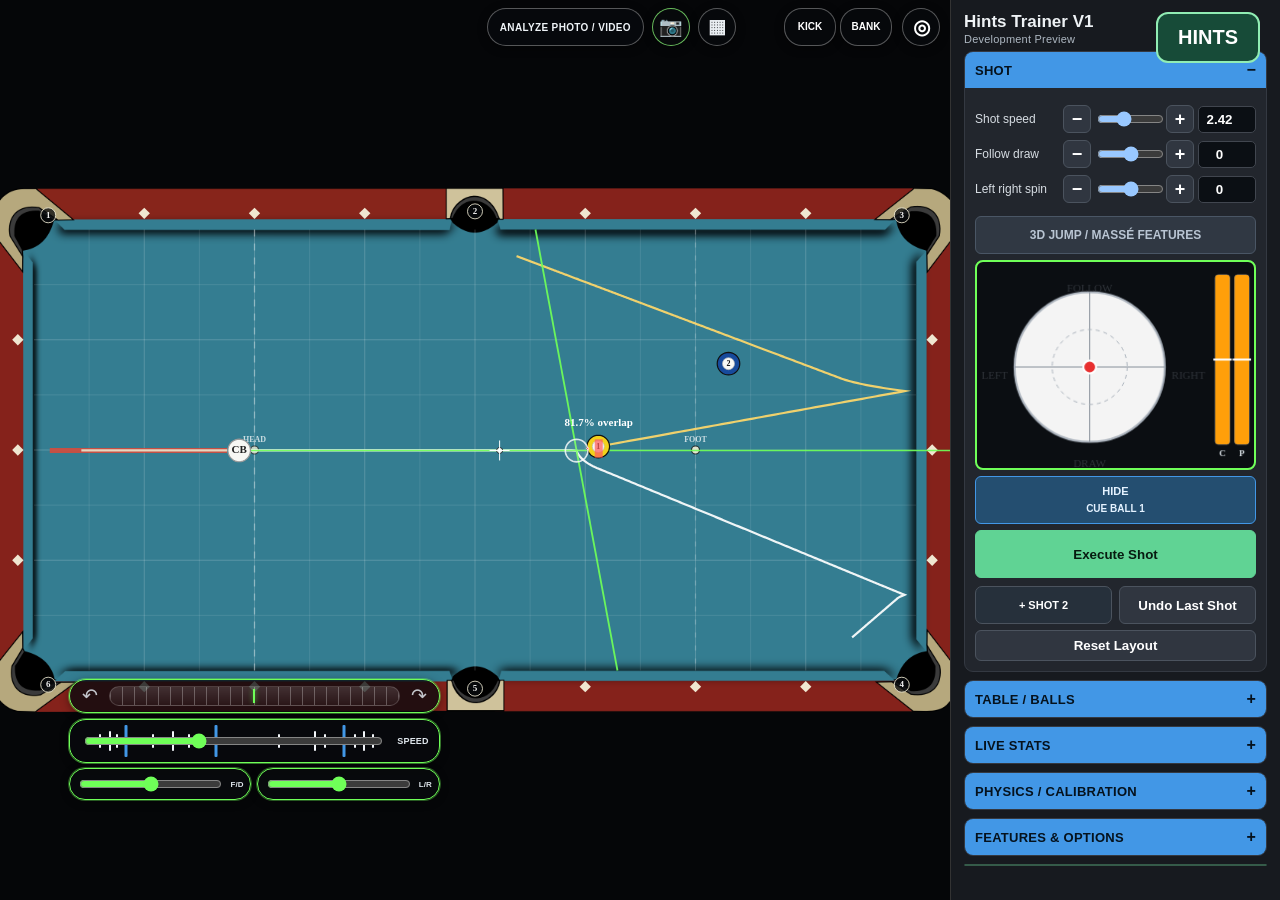
==== commit 09f6c50e: "Add accessible progressive hints and sampled position guidance preview" ====
--- a/index.html
+++ b/index.html
@@ -3,15 +3,15 @@
 <head>
 <meta charset="utf-8" />
 <meta name="viewport" content="width=device-width, initial-scale=1, viewport-fit=cover" />
-<title>Billiards Trainer 4.12 — AI Camera Edition</title>
+<title>Hints Trainer V1 — Development Preview</title>
 <link rel="manifest" href="./manifest.webmanifest">
 <link rel="icon" type="image/png" sizes="192x192" href="./icons/icon-192.png">
 <link rel="apple-touch-icon" sizes="180x180" href="./apple-touch-icon.png">
 <meta name="theme-color" content="#090b0e">
-<meta name="application-name" content="Billiards Trainer 4.12">
+<meta name="application-name" content="Hints Trainer V1">
 <meta name="mobile-web-app-capable" content="yes">
 <meta name="apple-mobile-web-app-capable" content="yes">
-<meta name="apple-mobile-web-app-title" content="Billiards Trainer">
+<meta name="apple-mobile-web-app-title" content="Hints V1 Preview">
 <meta name="apple-mobile-web-app-status-bar-style" content="black-translucent">
 <style>
   #markerRailControls { position:absolute;z-index:9;display:none;pointer-events:none; }
@@ -1245,6 +1245,7 @@
   }
 
 </style>
+<link rel="stylesheet" href="./src/hints-ui.css">
 </head>
 <body>
 <div id="app">
@@ -1360,7 +1361,7 @@
     <div id="toast"></div>
   </div>
   <aside id="panel">
-    <h1>Billiards Trainer<span class="editionSub">AI Camera Edition</span></h1>
+    <h1>Hints Trainer V1<span class="editionSub">Development Preview</span></h1>
 
     <div class="section open">
       <button class="sectionToggle" type="button"><span>SHOT</span></button>
@@ -1871,7 +1872,7 @@
         // final resting position. After that, ordinary on/off toggles preserve it.
         S.shot2Initialized = false;
     }
-    const LAYOUT_STORE_KEY = 'billiardTrainerSavedLayoutsV1';
+    const LAYOUT_STORE_KEY = 'hintsTrainerV1SavedLayoutsV1';
     function readSavedLayouts() {
         try {
             const a = JSON.parse(localStorage.getItem(LAYOUT_STORE_KEY) || '[]');
@@ -2080,12 +2081,12 @@
     }
 
     function saveState() { try {
-        localStorage.setItem('billiardTrainerState', JSON.stringify(Object.assign(Object.assign({}, S), { preview: null })));
+        localStorage.setItem('hintsTrainerV1State', JSON.stringify(Object.assign(Object.assign({}, S), { preview: null })));
     }
     catch (e) { } }
     function restoreState() {
         try {
-            const x = JSON.parse(localStorage.getItem('billiardTrainerState') || 'null');
+            const x = JSON.parse(localStorage.getItem('hintsTrainerV1State') || 'null');
             if (x && x.balls) {
                 S = Object.assign(Object.assign(Object.assign({}, defaultState()), x), { preview: null });
                 if (!S.freeAim)
@@ -2105,7 +2106,7 @@
                 // v4 migration: hide the player controls once for existing installs so the
                 // new default-off setting takes effect without clearing the user's other data.
                 try {
-                    const scoreMigrationKey = 'billiardTrainerScoreBoardDefaultOffV4';
+                    const scoreMigrationKey = 'hintsTrainerV1ScoreBoardDefaultOffV4';
                     if (!localStorage.getItem(scoreMigrationKey)) {
                         S.showScoreBoard = false;
                         localStorage.setItem(scoreMigrationKey, '1');
@@ -4234,7 +4235,30 @@
         }
     }
     window.__BT_SIMULATION__ = Object.freeze({
-        version:'hints-sim-1', capture:captureSimulationSnapshot, evaluate:evaluateSimulationShot
+        version:'hints-sim-1', capture:captureSimulationSnapshot, evaluate:evaluateSimulationShot,
+        redraw: () => draw(), isBusy: () => !!animation,
+        apply: shot => {
+            if (animation) return;
+            const keys=['freeAim','speed','follow','sideSpin','cueElevationDeg'];
+            if (!shot || Object.keys(shot).some(key => !keys.includes(key))) throw new TypeError('Invalid hint shot');
+            validateSimulationSnapshot(Object.assign({}, captureSimulationSnapshot(), shot));
+            undoStack.push(cleanSnapshot());
+            Object.assign(S, JSON.parse(JSON.stringify(shot)));
+            S.shot2Enabled = false;
+            updateUI(); refreshPreview(); runHistory.push(cleanSnapshot()); saveState(); syncProjector();
+        },
+        practice: game => {
+            if (animation || !['eight','nine'].includes(game)) return;
+            undoStack.push(cleanSnapshot());
+            const L=S.tableL, W=S.tableW;
+            S.balls=[{id:0,n:'CB',x:L/2,y:W*.5816,active:true},
+                {id:1,n:'1',x:L/2,y:W*.2505,active:true},
+                {id:game==='eight'?8:9,n:game==='eight'?'8':'9',x:L*.7606,y:W*.5369,active:true}];
+            if(game==='eight') S.balls.push({id:9,n:'9',x:L*.2237,y:W*.7606,active:true});
+            S.freeAim={x:L/2,y:W*.3}; S.speed=1.2; S.follow=0; S.sideSpin=0; S.cueElevationDeg=0;
+            resetGameMeta(game==='eight'?'8ball':'9ball');
+            normalizeBallSet(); updateUI(); refreshPreview(); runHistory.push(cleanSnapshot()); saveState(); syncProjector();
+        }
     });
     const airborneGuidanceCache = new Map();
     function clearanceForBall(preview, ballId) {
@@ -4434,6 +4458,7 @@
             s.freeAim = { x: s.freeAim.x + dx, y: s.freeAim.y + dy };
     }
     function refreshPreview() {
+        window.BTHintsUI?.invalidate();
         S.preview = simulate(false);
         S.firstEvent = S.preview.firstEvent;
         if (S.airbornePhysics) attachAirborneGuidance(1, S.preview);
@@ -4651,7 +4676,7 @@
         const w = canvas.width / DPR, h = canvas.height / DPR;
         let c = null;
         try {
-            c = JSON.parse(localStorage.getItem('billiardProjectorCorners') || 'null');
+            c = JSON.parse(localStorage.getItem('hintsTrainerV1ProjectorCorners') || 'null');
         }
         catch (e) { }
         if (!c || c.length !== 4)
@@ -4659,7 +4684,7 @@
         return c.map(p => ({ x: p.x * w, y: p.y * h }));
     }
     function setCal(c) { const w = canvas.width / DPR, h = canvas.height / DPR; try {
-        localStorage.setItem('billiardProjectorCorners', JSON.stringify(c.map(p => ({ x: p.x / w, y: p.y / h }))));
+        localStorage.setItem('hintsTrainerV1ProjectorCorners', JSON.stringify(c.map(p => ({ x: p.x / w, y: p.y / h }))));
     }
     catch (e) { } }
     function solveLinear(A, b) {
@@ -6056,6 +6081,7 @@
         drawBankKickGuide(map);
         drawTeachingCompass(map);
         drawCalibration(M);
+        window.BTHintsUI?.draw(ctx, map);
     }
     function tipDescription() { return tipDescriptionValues(S.sideSpin, S.follow); }
     function friendlyEventText(v) {
@@ -7371,7 +7397,7 @@
             states: runHistory.map(x => JSON.parse(JSON.stringify(x)))
         };
         try {
-            localStorage.setItem('billiardTrainerSavedRun', JSON.stringify(payload));
+            localStorage.setItem('hintsTrainerV1SavedRun', JSON.stringify(payload));
             toast('Run saved · ' + Math.max(0, payload.states.length - 1) + ' shots');
         }
         catch (e) {
@@ -7380,7 +7406,7 @@
     }
     function loadRun() {
         try {
-            const payload = JSON.parse(localStorage.getItem('billiardTrainerSavedRun') || 'null');
+            const payload = JSON.parse(localStorage.getItem('hintsTrainerV1SavedRun') || 'null');
             if (!payload || !Array.isArray(payload.states) || !payload.states.length) {
                 toast('No saved run found');
                 return;
@@ -7539,7 +7565,7 @@
     // Photos stay on this device and are never uploaded. We store the same down-scaled
     // image used by the analyzer so old table photos can be recalled later without
     // consuming the much smaller localStorage quota used for trainer settings/layouts.
-    const PHOTO_ARCHIVE_DB = 'BilliardsTrainerPhotoArchiveV1';
+    const PHOTO_ARCHIVE_DB = 'HintsTrainerV1PhotoArchive';
     const PHOTO_ARCHIVE_STORE = 'photos';
     function pvOpenPhotoArchiveDB(){
         return new Promise((resolve,reject)=>{
@@ -10822,6 +10848,10 @@
 
 
 
+<script src="./src/rules-v1.js"></script>
+<script src="./src/search-v1.js"></script>
+<script src="./src/zones-v1.js"></script>
+<script src="./src/hints-ui.js"></script>
 <script>
 if ('serviceWorker' in navigator) {
   let swRefreshing = false;
--- a/src/hints-ui.css
+++ b/src/hints-ui.css
@@ -0,0 +1,6 @@
+#hintsToggle{position:fixed;right:20px;top:12px;z-index:10001;background:#174b38;color:white;border:2px solid #91edb4;border-radius:12px;padding:12px 20px;font-size:20px;font-weight:700;min-height:48px}
+#hintsPanel{position:fixed;right:12px;top:76px;bottom:12px;width:min(430px,calc(100vw - 24px));box-sizing:border-box;overflow:auto;z-index:10000;background:#101c23;color:#fff;border:2px solid #91edb4;border-radius:16px;padding:20px;box-shadow:0 10px 50px #000b;font:18px/1.5 system-ui,sans-serif}
+#hintsPanel[hidden]{display:none}#hintsPanel h2{font-size:26px;margin:0 0 12px}#hintsPanel label{display:block;margin:12px 0}#hintsPanel select,#hintsPanel button{font:inherit;color:white;background:#253c48;border:1px solid #aac4ce;border-radius:8px;min-height:48px;padding:8px;width:100%;margin-top:6px}#hintsPanel button:disabled{opacity:.5}#hintsPanel :focus-visible,#hintsToggle:focus-visible{outline:3px solid #ffe481;outline-offset:3px}#hintsPanel ol{padding-left:26px}#hintsPanel li{margin:12px 0}#hintsStatus{min-height:54px}#hintsFind{background:#236142!important}#hintsPanel .hintNote{color:#cee0e7;font-size:17px}#hintsPanel .hintRow{display:flex;gap:8px}#hintsPanel .hintRow button{flex:1}body.projector #hintsToggle,body.projector #hintsPanel{display:none}
+#hintsPanel [hidden]{display:none!important}
+
+#hintsPanel label{font:inherit}#hintsPanel summary{font-size:18px;cursor:pointer;min-height:44px;line-height:44px}#hintsPanel details{border-bottom:1px solid #68848c;padding-bottom:10px}
